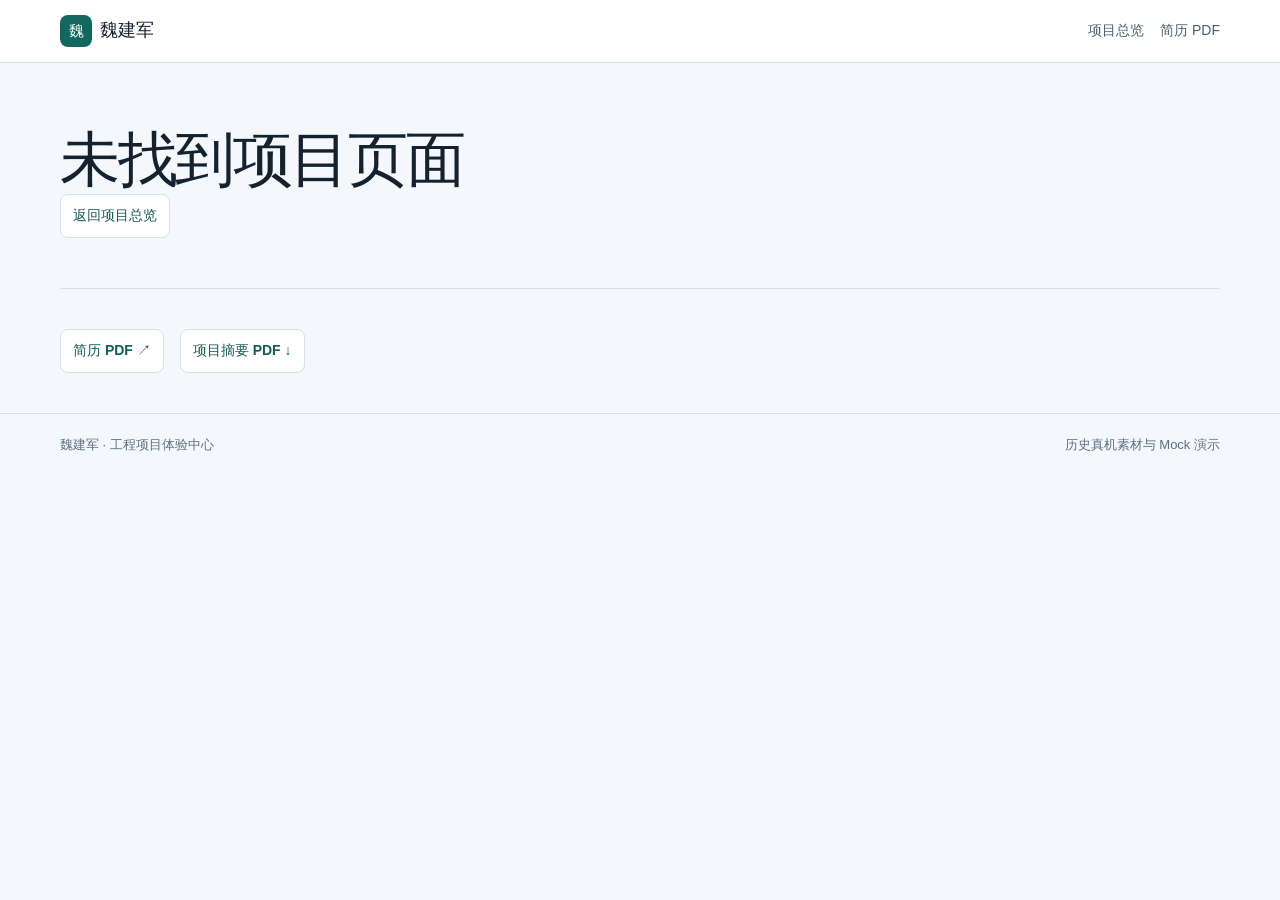
==== index.html @ 21b7cebb "发布工程项目体验中心静态文件" ====
<!doctype html>
<html lang="zh-CN">
  <head>
    <meta charset="UTF-8" />
    <meta name="viewport" content="width=device-width, initial-scale=1.0, viewport-fit=cover" />
    <meta name="robots" content="noindex, nofollow" />
    <meta name="theme-color" content="#f4f7fb" />
    <link rel="icon" type="image/svg+xml" href="/favicon.svg" />
    <meta name="description" content="魏建军的工程项目体验中心，展示逍遥邮快递业务、游戏行为分析与 SDK 异常监控、LiveShop 海外社交电商后台。" />
    <title>魏建军 · 工程项目体验中心</title>
    <script type="module" crossorigin src="/assets/index-Che0CKRr.js"></script>
    <link rel="stylesheet" crossorigin href="/assets/index-DYwqqehY.css">
  </head>
  <body>
    <div id="app"></div>
    <noscript>请启用 JavaScript 查看项目证据。<a href="/resume/wei-jianjun-resume.pdf">查看简历</a></noscript>
  </body>
</html>
---- assets/index-DYwqqehY.css ----
.case-kicker{display:flex;align-items:center;justify-content:space-between;gap:25px}.case-kicker>span{font-size:var(--secondary);color:var(--muted)}.nova-section{background:linear-gradient(150deg,#e7f3f2 0,#f8fafc 55%,#eef4f8);position:relative}.nova-title-row{display:flex;align-items:center;justify-content:space-between;margin-top:30px}.nova-brand{font-size:clamp(52px,5.9vw,82px);font-weight:600;letter-spacing:-5px;line-height:1.04}.nova-brand>span{display:block;font-size:18px;color:var(--muted);letter-spacing:1px;font-weight:400;line-height:1.5;margin-top:12px}.nova-star{font-size:115px;color:var(--accent);font-weight:200;line-height:1;margin-right:20px}.nova-intro{display:grid;grid-template-columns:1fr 1fr;gap:100px;margin-top:50px;align-items:center}.nova-intro h2{font-size:clamp(31px,2.9vw,40px);line-height:1.45;font-weight:550;letter-spacing:-1px}.nova-intro>div>p:first-child{color:var(--muted);font-size:18px;line-height:1.75}.case-actions{display:flex;gap:24px;align-items:center;flex-wrap:wrap;margin-top:24px}.case-actions .button>span{padding-left:10px;border-left:1px solid #22594d5e;font-size:14px}.evidence-boundary{font-size:15px;color:var(--subtle);margin-top:20px;line-height:1.7}.nova-evidence{margin-top:50px;border:1px solid #9eb4bf;background:#172735;box-shadow:0 24px 90px #0004}.evidence-toolbar{padding:18px 26px;border-bottom:1px solid var(--line);display:flex;align-items:center;justify-content:space-between}.evidence-mark{display:flex;align-items:center;gap:12px;font-size:15px}.nova-evidence{color:#f0f5f7}.evidence-tabs{display:flex;gap:30px;padding:0 26px;border-bottom:1px solid var(--line);overflow:auto}.evidence-tabs button{display:flex;align-items:center;gap:10px;white-space:nowrap;min-height:58px;background:none;font-size:15px;color:var(--muted);border-bottom:2px solid transparent;padding:12px 0}.evidence-tabs button{color:#c7d5dc}.evidence-tabs button>span{font-family:Consolas,monospace;color:var(--subtle);font-size:13px}.evidence-tabs button[aria-pressed=true]{border-color:var(--accent);color:var(--accent)}.evidence-image-scroll{overflow:auto;overscroll-behavior-x:contain;max-height:650px;background:#14181f;margin:22px 22px 0}.evidence-image-scroll img{width:100%;height:auto}.evidence-figure figcaption{padding:24px 28px 12px;display:flex;justify-content:space-between;align-items:start;gap:36px}.evidence-figure figcaption strong{font-size:21px;font-weight:500}.evidence-figure figcaption p{font-size:15px;color:var(--muted);margin-top:7px;max-width:770px;line-height:1.7}.evidence-figure figcaption p,.image-note{color:#c7d5dc}.zoom-button{background:transparent;white-space:nowrap;flex-shrink:0}.image-note{font-size:15px;color:var(--subtle);padding:4px 28px 22px}.mobile-note{display:none}.nova-reasoning{display:grid;grid-template-columns:1fr 1fr;gap:85px;margin-top:58px}.nova-reasoning h4,.engineering-case h4{font-size:17px;font-weight:600;margin-bottom:15px;color:var(--text)}.nova-reasoning p{font-size:18px;color:var(--muted)}.old-flow{margin-top:20px;font-size:15px;color:var(--subtle);display:flex;align-items:center;gap:25px}.old-flow>span{color:#c6a394;font-size:22px}.guardian-flow{display:grid;grid-template-columns:repeat(6,1fr);margin-top:32px;border-block:1px solid #c7d6de}.guardian-flow li{position:relative;display:flex;flex-direction:column;align-items:start;padding:23px 24px;gap:8px;border-right:1px solid #c7d6de}.guardian-flow li:first-child{border-left:1px solid #c7d6de}.guardian-flow li:not(:last-child):after{content:"→";position:absolute;right:-10px;top:48%;background:#e7f3f2;color:var(--accent);line-height:1;font-size:18px;z-index:1}.flow-index{font-family:Consolas,monospace;font-size:13px;color:var(--accent)}.guardian-flow strong{font-weight:500;font-size:18px}.guardian-flow .decorative{font-size:10px;letter-spacing:1px}.nova-bottom{display:flex;gap:25px;justify-content:space-between;align-items:center;margin-top:22px}.nova-bottom>p{font-size:15px;color:var(--muted)}.nova-bottom>a{white-space:nowrap}.demo-strip{width:100%;margin-top:40px;padding:18px;display:grid;grid-template-columns:240px 1fr 60px;align-items:center;gap:30px;text-align:left;background:#fff;border:1px solid #354455;transition:border-color .2s}.demo-strip:hover{border-color:var(--accent)}.demo-strip>img{width:240px;aspect-ratio:650/280;object-fit:cover;border:1px solid var(--line)}.demo-copy{display:flex;flex-direction:column;gap:7px}.demo-copy strong{font-size:25px;font-weight:500}.demo-copy>span:last-child{font-size:15px;color:var(--muted)}.demo-play{height:54px;width:54px;border:1px solid #647682;border-radius:50%;display:flex;align-items:center;justify-content:center;color:var(--accent)}.featured-projects{display:grid;gap:clamp(20px,4vw,48px);padding-bottom:clamp(48px,7vw,96px)}.featured-case{padding:clamp(20px,5vw,60px);border:1px solid var(--line);border-radius:16px;background:var(--surface)}.featured-header h3{margin-block:10px 12px;font-size:clamp(24px,4vw,44px);letter-spacing:-.025em;text-wrap:balance}.featured-case p:not(.eyebrow),.featured-case li{color:var(--muted)}.featured-case .stack{margin-top:16px}.featured-detail{display:grid;grid-template-columns:minmax(0,2fr) minmax(0,3fr);gap:clamp(24px,5vw,64px);margin-top:26px;padding-top:26px;border-top:1px solid var(--line);font-size:clamp(15px,1.5vw,17px)}.featured-detail h4{margin-bottom:10px;font-size:18px}.featured-detail h4:not(:first-child){margin-top:22px}.featured-flow{display:grid;gap:5px;padding-left:22px;list-style:decimal}.featured-flow li::marker{color:var(--accent)}.featured-verification{margin-top:18px;padding:12px 16px;border-left:2px solid var(--accent);background:var(--surface-2)}.featured-media{max-width:820px;margin-top:26px}.featured-media img{width:100%;border:1px solid var(--line);border-radius:8px}.featured-media>a{display:block}.featured-media .text-link{margin-top:6px}.featured-media figcaption{font-size:var(--secondary);color:var(--muted)}.featured-return{margin-top:26px}@media(max-width:700px){.featured-detail{grid-template-columns:1fr}}.offerflow-visual figcaption{font-size:15px;color:var(--muted);margin-bottom:24px}.stack{display:flex;flex-wrap:wrap;gap:8px 18px;margin-top:25px}.stack>li{font-size:14px;line-height:1.6;color:var(--subtle)}.engineering-case .built-list,.offerflow-detail p{font-size:18px;color:var(--muted);line-height:1.75}.built-list>li{padding-left:18px;position:relative;margin-top:9px}.built-list>li:before{position:absolute;left:0;top:.78em;width:4px;height:4px;background:var(--accent);content:""}.case-outcome{border-left:2px solid var(--accent);padding-left:22px}.engineering-case .case-outcome p{color:var(--text)}.offerflow-case{padding-bottom:0;margin-top:20px}.offerflow-head{display:flex;align-items:end;justify-content:space-between;gap:30px}.offerflow-head h2{font-size:58px;font-weight:550;letter-spacing:-2px;margin-top:16px;line-height:1.25}.offerflow-head h2>span{font-size:18px;letter-spacing:0;display:block;font-weight:400;margin-top:7px;color:var(--muted)}.offerflow-head>p{font-size:15px;text-align:right;line-height:1.8}.offerflow-thesis{font-size:clamp(28px,3vw,42px);line-height:1.5;font-weight:500;margin-top:39px;letter-spacing:-.5px}.offerflow-visual{margin-top:32px;padding:28px;background:linear-gradient(120deg,#e8f4f2,#f2f6f9)}.offerflow-visual ol{display:grid;grid-template-columns:repeat(4,1fr)}.offerflow-visual li{padding:9px 27px;border-left:1px solid #4a6470;position:relative}.offerflow-visual li:first-child{padding-left:0;border:0}.offerflow-visual li:not(:last-child):after{content:"→";position:absolute;right:-10px;top:15px;background:#fff;line-height:1;color:var(--accent);z-index:1}.offerflow-visual strong{display:block;font-weight:500;font-size:20px;margin-bottom:9px}.offerflow-visual li>span{font-size:15px;color:var(--muted);line-height:1.65;display:block}.offerflow-detail{display:grid;grid-template-columns:1fr 1fr;gap:100px;margin-top:37px}.offerflow-detail h4:not(:first-child){margin-top:25px}.offerflow-detail .case-outcome{margin-top:25px}.offerflow-detail .text-link{margin-top:16px}.evolution-section{background:#e9f2f5;position:relative}.evolution-timeline{margin-top:60px}.evolution-timeline>li{display:grid;grid-template-columns:235px 1fr;gap:52px}.evolution-time{position:relative;font-size:15px;color:var(--muted);padding:22px 10px 60px 30px;border-left:1px solid var(--line);line-height:1.6}.timeline-dot{position:absolute;top:29px;left:-5px;width:9px;height:9px;border-radius:50%;background:var(--accent);outline:7px solid #101a23}.evolution-stage{padding-bottom:44px}.evolution-word{font-size:clamp(28px,3.3vw,44px);letter-spacing:-2px;color:var(--accent);font-weight:650;line-height:1.2}.evolution-stage h3{font-size:23px;font-weight:500;margin-top:16px}.evolution-stage>p:not(:first-child){color:var(--muted);font-size:18px;max-width:740px;margin-top:13px}.evolution-evidence{display:inline-flex;gap:14px;align-items:center;font-size:15px;min-height:48px;margin-top:8px;color:var(--accent)}.evolution-evidence:hover{color:var(--accent)}.evolution-time span:last-child{white-space:nowrap}.fullstack-bridge{margin:8px 0 0 287px;color:var(--muted);padding:20px 0;border-top:1px solid var(--line);font-size:15px}.ownership-statement{margin-top:67px;padding-top:50px;border-top:1px solid var(--line)}.ownership-statement h3{font-size:clamp(28px,3.1vw,40px);font-weight:500;line-height:1.5;margin-top:20px;letter-spacing:-1px}.ownership-statement h3>span{color:var(--accent)}.ownership-statement ol{display:flex;flex-wrap:wrap;gap:14px 30px;margin-top:30px}.ownership-statement li{display:flex;align-items:center;gap:9px;font-size:17px}.ownership-statement li:not(:last-child):after{content:"→";color:var(--muted);margin-left:10px}.ownership-statement li:last-child{color:var(--accent)}.ownership-statement .decorative{letter-spacing:0;color:var(--muted)}.experience-list>li{display:grid;grid-template-columns:260px 1fr;gap:55px;padding:32px 0;border-top:1px solid var(--line)}.experience-date{font-size:17px;color:var(--text)}.experience-date span{display:block;color:var(--subtle);font-size:15px;margin-top:9px}.experience-list h3{font-size:22px;font-weight:500;line-height:1.5}.experience-focus{font-size:15px;color:var(--accent);margin-top:9px}.experience-list li>div>p:last-child{font-size:17px;line-height:1.75;margin-top:12px;color:var(--muted);max-width:800px}.education-row{display:grid;grid-template-columns:260px 1fr;gap:55px;border-top:1px solid var(--line);padding-top:30px;margin-top:8px}.education-row>h3{font-size:17px;font-weight:400;color:var(--muted)}.education-row li{display:flex;gap:12px 25px;flex-wrap:wrap;font-size:15px;line-height:1.75;color:var(--muted)}.education-row li+li{margin-top:15px}.education-row strong{font-weight:500;color:var(--text)}.writing-section{background:#f2f6f9}.writing-title-tail{display:inline-block}.writing-layout{display:grid;grid-template-columns:.95fr 1.15fr;gap:75px}.writing-feature{display:block;padding:30px 34px;border:1px solid #c7d6de;background:linear-gradient(130deg,#e8f4f2,#f2f6f9);transition:border-color .2s}.writing-feature:hover{border-color:var(--accent)}.writing-type{font-size:15px;color:var(--muted)}.writing-symbol{display:block;font-size:62px;font-family:Consolas,monospace;color:var(--accent);font-weight:300;line-height:1.2;margin:22px 0}.writing-feature h3{font-size:28px;line-height:1.45;font-weight:500;max-width:370px}.writing-feature>p:not(:first-child){font-size:17px;color:var(--muted);margin-top:16px;line-height:1.75}.writing-feature .text-link{margin-top:25px}.opensource-list>a{display:flex;justify-content:space-between;gap:25px;padding:26px 0;border-top:1px solid var(--line)}.opensource-list>a:first-child{padding-top:20px}.opensource-list>a:last-child{border-bottom:1px solid var(--line)}.opensource-list svg{margin-top:30px;color:var(--accent);transition:transform .2s}.opensource-list>a:hover svg{transform:translate(3px,-3px)}.opensource-list h3{font-size:23px;font-weight:500;margin-top:7px;line-height:1.4;overflow-wrap:anywhere}.opensource-list p{font-size:17px;color:var(--muted);margin-top:10px;line-height:1.7}.contact-section{background:radial-gradient(ellipse at 70% 100%,#d9efec,transparent 55%)}.contact-grid{display:grid;grid-template-columns:1.5fr 1fr;gap:100px;margin-top:28px;align-items:start}.contact-grid h2{font-size:clamp(36px,3.6vw,52px);font-weight:550;line-height:1.4;letter-spacing:-1.5px}.contact-grid>div>p{font-size:17px;color:var(--muted);margin-top:23px;line-height:1.75}.contact-email{display:inline-flex;align-items:center;gap:25px;font-size:clamp(22px,2.6vw,36px);margin-top:25px;line-height:1.6;border-bottom:1px solid #658f95;font-weight:500;overflow-wrap:anywhere}.contact-email svg{color:var(--accent)}.email-actions{display:flex;gap:25px;margin-top:12px}.email-actions button{background:transparent}.contact-grid .copy-status{min-height:25px;font-size:15px;margin-top:10px;color:var(--accent)}.resume-panel{border-left:1px solid #4f6774;padding:6px 0 0 40px;position:relative}.resume-index{position:absolute;right:0;top:0;font-size:45px;font-weight:300;color:var(--accent);line-height:1}.resume-panel h3{font-size:28px;font-weight:500;margin-top:30px}.resume-panel>p:not(.eyebrow){font-size:17px;color:var(--muted);line-height:1.75;margin-top:18px}.resume-panel>.button{margin-top:28px;display:flex;width:max-content;background:var(--accent);color:#0b1614;border-color:var(--accent)}.resume-panel>.text-link{margin-top:13px}.site-footer{border-top:1px solid var(--line);padding-block:25px;display:flex;align-items:center;justify-content:space-between;gap:25px;font-size:15px;color:var(--muted)}.site-footer>p{display:flex;gap:24px;flex-wrap:wrap}.site-footer>p>span{color:var(--subtle)}.site-footer>div{display:flex;gap:25px}.site-footer a{min-height:44px;display:flex;align-items:center;white-space:nowrap}.media-dialog{width:min(1400px,calc(100vw - 64px));max-width:none;max-height:calc(100dvh - 64px);padding:0;background:#fff;color:var(--text);border:1px solid #5c737d;overflow:auto}.media-dialog::backdrop{background:#16314480}.media-dialog-header{display:flex;align-items:start;justify-content:space-between;gap:20px;padding:20px 25px;position:sticky;top:0;background:#fff;z-index:1;border-bottom:1px solid var(--line)}.media-dialog-header h2{font-size:23px;line-height:1.5;font-weight:500}.media-dialog-header p{font-size:15px;color:var(--muted);margin-top:7px}.dialog-close{display:flex;align-items:center;justify-content:center;background:#dfeaf0;width:48px;min-width:48px;height:48px;font-size:30px;line-height:1}.image-zoom{overflow:auto;max-height:calc(100dvh - 225px)}.image-zoom img{width:1320px;max-width:none}.media-dialog video{width:100%;max-height:60dvh;background:#101820}.video-transcript,.media-dialog [role=alert]{font-size:17px;padding:20px 25px;color:var(--muted)}.media-dialog-content>.text-link{margin:0 25px 20px}@media(max-width:1100px){.nova-intro,.offerflow-detail{gap:50px}.nova-reasoning{gap:45px}.guardian-flow li{padding:20px 15px}.guardian-flow strong{font-size:17px}.contact-grid{gap:50px}.writing-layout{gap:45px}.evolution-timeline>li{grid-template-columns:205px 1fr;gap:35px}.fullstack-bridge{margin-left:240px}.evolution-word{font-size:40px}.experience-list>li,.education-row{grid-template-columns:220px 1fr;gap:40px}.offerflow-visual li{padding-inline:20px}.offerflow-visual strong{font-size:18px}}@media(max-width:1320px){.nova-star{font-size:85px}.nova-brand{font-size:74px}.nova-intro{gap:30px}.nova-intro h2{font-size:34px}.case-kicker{align-items:start}.case-kicker>span{max-width:275px;text-align:right}.nova-intro>div>p:first-child{font-size:17px}.nova-reasoning p{font-size:17px}.guardian-flow{grid-template-columns:repeat(3,1fr);border-bottom:0}.guardian-flow li{border-bottom:1px solid #3a4e5e}.guardian-flow li:nth-child(4){border-left:1px solid #3a4e5e}.guardian-flow li:nth-child(3):after{display:none}.demo-strip{grid-template-columns:160px 1fr 48px;gap:20px}.demo-copy strong{font-size:23px}.demo-strip>img{width:160px}.demo-play{width:48px;height:48px}.engineering-case .built-list,.offerflow-detail p{font-size:17px}.offerflow-visual ol{grid-template-columns:1fr 1fr;gap:30px}.offerflow-visual li:nth-child(3){border:0;padding-left:0}.offerflow-visual li:nth-child(2):after{display:none}.evolution-timeline>li{grid-template-columns:170px 1fr;gap:25px}.evolution-word{font-size:34px;letter-spacing:-1.5px}.evolution-time{padding-left:20px;font-size:15px}.fullstack-bridge{margin-left:195px}.evolution-stage>p:not(:first-child){font-size:17px}.experience-list>li,.education-row{grid-template-columns:175px 1fr;gap:25px}.experience-list h3{font-size:20px}.writing-layout{gap:30px;grid-template-columns:1fr 1fr}.writing-feature{padding:25px}.writing-feature h3{font-size:25px}.contact-grid{gap:35px;grid-template-columns:1.1fr 1fr}.resume-panel{padding-left:26px}.contact-grid h2{font-size:36px}.contact-email{font-size:25px;gap:12px}.site-footer{align-items:start}.site-footer>p{flex-direction:column;gap:5px}.site-footer>div{gap:18px}}@media(max-width:600px){.case-kicker{display:block}.case-kicker>span{font-size:14px;display:block;text-align:left;max-width:none;margin-top:12px}.nova-title-row{margin-top:28px;align-items:start}.nova-brand{font-size:52px;letter-spacing:-2.7px}.nova-brand>span{font-size:15px;letter-spacing:.4px;margin-top:9px}.nova-star{font-size:48px;margin:0}.nova-intro{display:block;margin-top:29px}.nova-intro h2{font-size:32px;line-height:1.4;letter-spacing:-.6px}.nova-intro>div{margin-top:22px}.nova-intro>div>p:first-child{font-size:16px;line-height:1.75}.case-actions{gap:15px;margin-top:20px}.case-actions .text-link{font-size:14px}.evidence-boundary{font-size:14px;margin-top:16px}.nova-evidence{margin-top:30px}.evidence-toolbar{padding:15px}.evidence-toolbar .decorative{display:none}.evidence-mark{font-size:14px}.evidence-tabs{gap:20px;padding-inline:15px;scrollbar-width:thin}.evidence-tabs button{font-size:14px;min-height:52px;gap:7px}.evidence-tabs button>span{font-size:13px}.evidence-image-scroll{margin:14px 0 0;max-height:350px;scrollbar-width:thin;scrollbar-color:#8aa3ae #eef3f7}.evidence-image-scroll img{width:1320px;min-width:1320px;max-width:none}.evidence-figure figcaption{display:block;padding:20px 16px 8px}.evidence-figure figcaption strong{font-size:18px;line-height:1.5;display:block}.evidence-figure figcaption p{font-size:14px;line-height:1.75;margin-top:9px}.zoom-button{margin-top:12px;font-size:14px}.image-note{font-size:14px;line-height:1.7;padding:8px 16px 20px}.mobile-note{display:block;margin-top:5px;color:#c3d7e0}.nova-reasoning{display:block;margin-top:33px}.nova-reasoning>div+div{margin-top:25px}.nova-reasoning h4,.engineering-case h4{font-size:16px;margin-bottom:12px}.nova-reasoning p{font-size:16px;line-height:1.75}.old-flow{font-size:14px;margin-top:12px;gap:13px}.guardian-flow{grid-template-columns:repeat(2,1fr);margin-top:26px}.guardian-flow li{padding:17px 19px;gap:6px}.guardian-flow strong{font-size:17px}.guardian-flow li:nth-child(odd){border-left:1px solid #3a4e5e}.guardian-flow li:nth-child(2n):after{display:none}.guardian-flow li:nth-child(3):after{display:block}.guardian-flow li:nth-child(4){border-left:0}.nova-bottom{display:block;margin-top:20px}.nova-bottom p{font-size:14px;line-height:1.75}.nova-bottom>a{margin-top:7px}.demo-strip{grid-template-columns:1fr 48px;gap:18px;padding:18px;margin-top:28px}.demo-strip>img{display:none}.demo-copy strong{font-size:22px}.demo-copy>span:last-child{font-size:14px;line-height:1.7}.demo-copy .eyebrow{font-size:10px}.engineering-case{padding-block:34px;scroll-margin-top:86px}.offerflow-visual figcaption{font-size:14px;margin-bottom:17px}.stack{gap:8px 15px;margin-top:19px}.stack>li{font-size:13px}.engineering-case .built-list,.offerflow-detail p{font-size:16px;line-height:1.75}.case-outcome{padding-left:17px}.offerflow-case{margin-top:0;padding-bottom:0}.offerflow-head{display:block}.offerflow-head h2{font-size:48px;letter-spacing:-2px}.offerflow-head h2>span{font-size:17px}.offerflow-head>p{font-size:14px;text-align:left;margin-top:16px}.offerflow-thesis{font-size:27px;line-height:1.5;margin-top:24px;letter-spacing:-.6px}.offerflow-visual{padding:23px;margin-top:26px}.offerflow-visual ol{display:block;padding-left:10px}.offerflow-visual li,.offerflow-visual li:first-child,.offerflow-visual li:nth-child(3){padding:0 0 23px 24px;border:0;border-left:1px solid #516976}.offerflow-visual li:last-child{padding-bottom:0}.offerflow-visual li:before{content:"";width:7px;height:7px;background:var(--accent);border-radius:50%;position:absolute;left:-4px;top:10px}.offerflow-visual li:not(:last-child):after{display:none}.offerflow-visual strong{font-size:18px;margin-bottom:5px;line-height:1.6}.offerflow-visual li>span{font-size:14px}.offerflow-detail{display:block;margin-top:26px}.offerflow-detail>div+div{margin-top:24px}.evolution-timeline{margin-top:33px}.evolution-timeline>li{display:block;padding-left:23px;border-left:1px solid #48606c;margin-left:4px}.evolution-time{padding:0 0 13px;border:0;font-size:14px}.timeline-dot{left:-28px;top:8px}.evolution-stage{padding-bottom:35px}.evolution-word{font-size:29px;letter-spacing:-1px;line-height:1.2}.evolution-stage h3{font-size:20px;margin-top:12px;line-height:1.5}.evolution-stage>p:not(:first-child){font-size:16px;margin-top:11px;line-height:1.75}.evolution-evidence{font-size:14px;line-height:1.7;gap:10px;margin-top:8px;padding-top:6px}.fullstack-bridge{margin:4px 0 0;padding:18px 0 0;font-size:14px;line-height:1.75}.ownership-statement{margin-top:36px;padding-top:30px}.ownership-statement h3{font-size:30px;line-height:1.5;letter-spacing:-.5px;margin-top:16px}.ownership-statement ol{display:grid;grid-template-columns:1fr 1fr;gap:0;margin-top:24px}.ownership-statement li{padding:13px 0;font-size:15px;border-top:1px solid #3a515e}.ownership-statement li:not(:last-child):after{display:none}.ownership-statement li:last-child{grid-column:1/-1;padding-top:19px;font-size:18px}.experience-section .section-heading>.button{margin-top:23px}.experience-list>li{display:block;padding-block:25px}.experience-date{font-size:15px;display:flex;flex-wrap:wrap;gap:8px 18px;margin-bottom:14px}.experience-date span{font-size:14px;margin:0}.experience-list h3{font-size:20px;line-height:1.5}.experience-focus{font-size:14px;line-height:1.75;margin-top:9px}.experience-list li>div>p:last-child{font-size:16px;line-height:1.75}.education-row{display:block;padding-top:23px}.education-row>h3{font-size:16px;margin-bottom:17px}.education-row li{font-size:14px;gap:3px;display:flex;flex-direction:column}.education-row li+li{margin-top:17px}.education-row strong{font-size:16px}.writing-section .section-heading .text-link{margin-top:17px}.writing-layout{display:block}.writing-feature{padding:25px}.writing-type{font-size:14px}.writing-symbol{font-size:50px;margin-block:18px}.writing-feature h3{font-size:25px}.writing-feature>p:not(:first-child){font-size:16px;line-height:1.75}.writing-feature .text-link{margin-top:20px}.opensource-list{margin-top:29px}.opensource-list h3{font-size:22px}.opensource-list p{font-size:16px;line-height:1.75}.opensource-list>a{padding:23px 0}.contact-grid{display:block;margin-top:20px}.contact-grid h2{font-size:31px;line-height:1.5;letter-spacing:-.6px}.contact-grid>div>p{font-size:16px;line-height:1.75;margin-top:20px}.desktop-break{display:none}.contact-email{font-size:25px;gap:12px;margin-top:23px;line-height:1.8}.contact-email svg{width:23px}.contact-grid .copy-status{font-size:14px;min-height:24px;margin-top:8px}.resume-panel{border-left:0;border-top:1px solid #4f6774;padding:28px 0 0;margin-top:25px}.resume-index{top:30px;font-size:36px}.resume-panel h3{font-size:25px;margin-top:23px}.resume-panel>p:not(.eyebrow){font-size:16px;margin-top:15px;line-height:1.75}.resume-panel>.button{margin-top:22px}.site-footer{display:block;padding-block:25px;font-size:14px}.site-footer>p{display:flex;flex-direction:row;gap:8px 20px}.site-footer>div{margin-top:15px;gap:25px}.media-dialog{width:calc(100vw - 24px);max-height:calc(100dvh - 40px)}.media-dialog-header{padding:15px;gap:10px}.media-dialog-header h2{font-size:18px;line-height:1.5}.media-dialog-header p{font-size:14px;line-height:1.5}.image-zoom{max-height:calc(100dvh - 190px)}.video-transcript,.media-dialog [role=alert]{font-size:16px;padding:18px;line-height:1.75}.media-dialog-content>.text-link{margin-inline:18px}.dialog-close{width:44px;height:44px;min-width:44px}}:root{font-family:Inter,Segoe UI,PingFang SC,Microsoft YaHei,sans-serif;color:#142230;background:#f4f7fb;font-synthesis:none;text-rendering:optimizeLegibility;-webkit-font-smoothing:antialiased;--bg: #f4f7fb;--surface: #ffffff;--surface-2: #eef3f7;--text: #142230;--muted: #4d6072;--subtle: #5f7180;--accent: #087f73;--line: #d8e1e8;--body: 18px;--secondary: 15px;--tag: 14px;color-scheme:light}*{box-sizing:border-box}html{scrollbar-gutter:stable;scroll-behavior:auto;scroll-padding-top:102px}body{margin:0;font-size:var(--body);line-height:1.65}a{color:inherit;text-decoration:none}button{font:inherit;color:inherit}a,button{touch-action:manipulation;-webkit-tap-highlight-color:transparent}button{cursor:pointer;border:0}svg{flex-shrink:0}a:focus-visible,button:focus-visible,summary:focus-visible,[tabindex]:focus-visible{outline:2px solid var(--accent);outline-offset:5px}::selection{background:#087f73;color:#fff}h1,h2,h3,h4,p{margin:0}h1,h2,h3,h4{line-height:1.2}ul,ol{margin:0;padding:0;list-style:none}figure{margin:0}img,video{display:block;max-width:100%}img{height:auto}.container{width:min(1240px,calc(100% - 96px));margin-inline:auto}.section{padding-block:110px;border-top:1px solid var(--line)}.accent{color:var(--accent)}.muted{color:var(--muted)}.eyebrow,.decorative{font-family:SFMono-Regular,Consolas,monospace;font-size:11px;line-height:1.5;letter-spacing:1.7px;text-transform:uppercase;color:var(--subtle)}.eyebrow{display:flex;align-items:center;gap:10px}.button{display:inline-flex;align-items:center;justify-content:center;gap:14px;min-height:52px;padding:12px 20px;font-size:15px;line-height:1.5;font-weight:600;border:1px solid var(--line);border-radius:4px;transition:transform .2s,background .2s,border-color .2s}.button:hover{transform:translateY(-2px)}.button-primary{background:var(--accent);color:#fff;border-color:var(--accent)}.button-primary:hover{background:#0a6f65;color:#fff}.button-secondary{background:transparent;color:var(--text);border-color:#8da0ae}.button-secondary:hover{border-color:var(--accent);color:var(--accent)}.text-link{display:inline-flex;align-items:center;gap:12px;min-height:48px;font-size:var(--secondary);border-bottom:1px solid #7f9ca5}.section-top h2,.section-heading h2{font-size:clamp(32px,3.3vw,46px);font-weight:600;letter-spacing:-1.6px;line-height:1.2;margin-top:23px}.section-top{margin-bottom:43px}.section-heading{display:flex;align-items:end;justify-content:space-between;gap:40px;margin-bottom:44px}.section-description{max-width:440px;font-size:var(--secondary);color:var(--muted);line-height:1.7}.skip-link{position:fixed;top:10px;left:10px;z-index:100;transform:translateY(-160%);padding:15px;background:var(--accent);color:var(--bg)}.skip-link:focus{transform:translateY(0)}.site-header{position:sticky;top:0;z-index:30;background:#f4f7fbf5;border-bottom:1px solid #d8e1e8}.nav{height:84px;display:flex;align-items:center;gap:40px;justify-content:space-between}.brand{display:flex;gap:14px;align-items:center;font-size:16px;font-weight:600;white-space:nowrap}.brand-mark{font-size:30px;line-height:1;font-weight:800;letter-spacing:-3px;display:flex;align-items:start}.brand-mark>span{font-size:19px;letter-spacing:-1px;color:var(--accent);padding-top:2px;margin-left:3px}.desktop-nav{display:flex;align-items:center;gap:28px;margin-left:auto}.desktop-nav a,.nav-resume,.nav-contact{font-size:15px;display:inline-flex;align-items:center;gap:12px;min-height:48px}.desktop-nav a{color:var(--muted)}.desktop-nav a:hover{color:var(--text)}.nav-actions{display:flex;align-items:center;gap:25px}.nav-contact{color:var(--accent)}.menu-toggle,#mobile-nav{display:none}.hero{position:relative}.status-dot{width:6px;height:6px;border-radius:50%;background:var(--accent);box-shadow:0 0 16px #83e8da50}.hero-grid{display:grid;grid-template-columns:minmax(0,1.22fr) minmax(0,1fr);gap:70px;padding-block:78px 64px;align-items:center}.hero-type{position:relative}.hero-type:after{content:"";position:absolute;z-index:-1;inset:-20% 0;background:radial-gradient(ellipse at 40% 55%,#cfece8,transparent 65%);pointer-events:none}.hero h1{max-width:11em;margin-top:17px;font-size:clamp(38px,4.4vw,60px);line-height:1.24;font-weight:750;letter-spacing:-.035em;text-wrap:balance}.hero-profile{padding-top:9px}.hero-name{display:flex;align-items:baseline;gap:17px;font-size:32px;font-weight:600;line-height:1.4}.hero-name>span{font-size:15px;letter-spacing:1.4px;color:var(--subtle);font-weight:400}.hero-role{font-size:18px;line-height:1.5;margin-top:11px;color:var(--text)}.hero-intro{border-left:2px solid var(--accent);padding-left:20px}.hero-intro>p:first-child{font-size:21px;line-height:1.6;margin-bottom:11px}.hero-intro>p:last-child{font-size:18px;color:var(--muted);line-height:1.7}.hero-actions{display:flex;gap:12px;align-items:center;flex-wrap:wrap;margin-top:27px}.hero-github{display:inline-flex;align-items:center;gap:7px;min-height:48px;font-size:15px;padding:10px 0}.work-index{padding-block:48px;display:grid;grid-template-columns:1fr 1.3fr;gap:90px;border-top:1px solid var(--line)}.work-index .section-top{margin:0}.work-index h2{font-size:36px;line-height:1.4;letter-spacing:-1px}.work-links>a{display:grid;grid-template-columns:minmax(0,1fr) 24px;gap:20px;align-items:center;padding:23px 0;border-top:1px solid var(--line)}.work-links>a:last-child{border-bottom:1px solid var(--line)}.work-links strong{font-size:20px;font-weight:550;display:block;line-height:1.5}.work-links small{font-size:15px;color:var(--muted);display:block;line-height:1.6;margin-top:5px}.work-links>a>svg{color:var(--subtle);transition:transform .2s}.work-links>a:hover>svg{color:var(--accent);transform:translate(3px)}@media(max-width:1100px){.container{width:calc(100% - 64px)}.nav{gap:24px}.desktop-nav{gap:18px}.nav-actions{gap:17px}.hero-grid{gap:40px}.hero-name{font-size:28px}.hero-intro>p:first-child{font-size:19px}.hero-intro>p:last-child{font-size:17px}.hero-actions .button{padding-inline:15px}.hero-github{width:100%}.work-index{gap:50px}}@media(max-width:900px){.desktop-nav,.nav-actions{display:none}.menu-toggle{display:flex;align-items:center;justify-content:center;flex-direction:column;gap:7px;width:48px;height:48px;background:transparent}.menu-toggle>span{width:24px;height:1px;background:var(--text)}#mobile-nav{display:flex;position:absolute;inset:100% 0 auto;background:#fff;border-bottom:1px solid #425069;padding:20px 32px;flex-direction:column;box-shadow:0 24px 32px #0005}#mobile-nav>a{display:flex;justify-content:space-between;align-items:center;min-height:52px;padding:10px 0;font-size:16px}#mobile-nav .button{margin-top:14px;justify-content:center;padding:12px}.hero-grid{gap:30px;grid-template-columns:1fr 1fr}.hero-name{display:block}.hero-name span{display:block;font-size:15px;margin-top:6px}.hero-role{font-size:17px}.hero-intro>p:first-child{font-size:18px}.hero-actions{gap:10px}.hero-actions .button{font-size:14px;padding:12px}.work-index{gap:30px;grid-template-columns:.8fr 1fr}.work-index h2{font-size:32px}.work-links>a{gap:12px}.work-links strong{font-size:18px}}@media(max-width:600px){:root{--body: 16px;--secondary: 14px;--tag: 13px}.container{width:calc(100% - 40px)}html{scroll-padding-top:86px}.nav{height:68px}.brand{font-size:16px}.brand-mark{font-size:28px}.hero-grid{display:block;padding-block:30px}.hero h1{font-size:clamp(32px,8.5vw,42px)}.hero-profile{padding-top:21px}.hero-name{font-size:25px;display:flex;align-items:baseline;gap:14px}.hero-name>span{font-size:14px;display:inline;margin:0}.hero-role{font-size:16px;margin-top:8px;line-height:1.5}.hero-intro{padding-left:14px}.hero-intro>p:first-child{font-size:17px;margin-bottom:7px}.hero-intro>p:last-child{font-size:16px;line-height:1.65}.hero-actions{margin-top:20px;gap:10px}.hero-actions .button{min-height:48px;font-size:14px;padding:11px 16px}.hero-github{width:auto;font-size:14px;gap:5px;min-height:48px}.hero-github svg:first-child{display:none}.work-index{padding-block:24px 32px;display:block}.work-index .section-top{margin-bottom:18px}.work-index .section-top h2{font-size:30px;line-height:1.3;margin-top:0}.work-links>a{padding-block:13px;gap:12px;grid-template-columns:minmax(0,1fr) 24px}.work-links strong{font-size:18px}.work-links small{font-size:14px;line-height:1.6}.work-links>a>svg{width:23px}.section{padding-block:65px}.section-heading{display:block;margin-bottom:30px}.section-top h2,.section-heading h2{font-size:clamp(30px,8vw,40px);letter-spacing:-1px;line-height:1.25;margin-top:17px}.section-description{font-size:14px;margin-top:18px}.eyebrow{font-size:10px;letter-spacing:1.5px}.button{min-height:48px;font-size:14px;padding:12px 16px}.text-link{font-size:14px;min-height:48px}.section-top{margin-bottom:32px}}@media(prefers-reduced-motion:reduce){html{scroll-behavior:auto}*,*:before,*:after{transition:none!important;animation:none!important}}@media(min-width:601px)and (max-width:900px){.hero-grid{grid-template-columns:1fr;padding-top:45px;gap:34px}.hero-profile{display:block;max-width:650px}.hero-name{display:flex;align-items:baseline}.hero-name span{margin-top:0}.hero-actions .button{font-size:15px}.hero-github{width:auto}.hero-intro>p:last-child{font-size:18px}}html{scrollbar-gutter:auto;scroll-padding-top:12px}.work-wrap{width:min(1160px,calc(100% - 40px));margin-inline:auto}.work-nav{border-bottom:1px solid var(--line);background:var(--surface)}.work-nav-row,.work-nav nav,.work-brand,.work-downloads{display:flex;align-items:center;gap:16px}.work-nav-row{min-height:62px;justify-content:space-between}.work-brand{font-weight:760;gap:8px;white-space:nowrap}.work-brand span{display:grid;place-items:center;width:32px;height:32px;border-radius:8px;color:#fff;background:#12675e;font-size:15px}.work-nav nav{font-size:14px;color:var(--muted)}.work-nav nav a,.work-button{min-height:44px;display:inline-flex;align-items:center}.work-nav nav a:hover,.work-back:hover,.work-card h3 a:hover{color:var(--accent);text-decoration:underline}.work-hero{padding-block:clamp(27px,5vw,62px) clamp(24px,4vw,50px)}.work-hero.sub{padding-bottom:26px}.work-kicker{color:#12675e;font-size:13px;font-weight:750;letter-spacing:.07em;margin-bottom:10px}.work-back{color:#12675e;display:inline-flex;align-items:center;min-height:44px;margin-bottom:8px;font-size:14px}.work-wrap h1{font-size:clamp(32px,6vw,60px);line-height:1.15;letter-spacing:-.04em}.work-mark{color:var(--accent)}.work-lead{margin-top:10px;color:var(--muted);font-size:clamp(15px,2vw,19px)}.work-note{font-size:13px;color:var(--subtle);margin-top:8px}.work-case-index{display:grid;grid-template-columns:repeat(3,minmax(0,1fr));gap:8px;margin-top:18px}.work-case-index a{display:block;height:100%;padding:9px 12px;border:1px solid var(--line);border-radius:8px;background:var(--surface)}.work-case-index a:hover{border-color:var(--accent)}.work-case-index strong{display:block;color:#155d53;font-size:16px}.work-case-index span{display:block;color:var(--muted);font-size:14px}.work-section{border-top:1px solid var(--line);padding-block:clamp(22px,4vw,40px)}.work-section-head{display:flex;justify-content:space-between;align-items:flex-end;gap:12px;flex-wrap:wrap}.work-section h2{font-size:clamp(25px,4vw,38px);letter-spacing:-.03em}.work-explainer{margin-block:12px;color:var(--muted)}.work-flow{display:grid;grid-template-columns:repeat(4,minmax(0,1fr));gap:8px;margin-top:18px}.work-flow li{background:#e7f1ee;padding:9px 11px;border-radius:8px;color:#16483f;font-size:13px;font-weight:670}.work-flow li span{color:#17675c;margin-right:7px;font-variant-numeric:tabular-nums}.work-entry-grid,.work-gallery,.work-mini-access{display:grid;grid-template-columns:repeat(2,minmax(0,1fr));gap:16px}.work-entry-grid,.work-gallery{margin-top:16px}.work-entry-grid{grid-template-columns:minmax(0,1.6fr) minmax(0,1fr)}.work-card,.work-shot{border:1px solid var(--line);background:var(--surface);border-radius:12px;min-width:0}.work-card{padding:clamp(13px,2vw,22px)}.work-card h3{font-size:21px;margin-top:8px}.work-card p,.work-shot p{font-size:14px;color:var(--muted);margin-top:5px}.work-button{border:1px solid var(--line);background:var(--surface);border-radius:8px;padding:5px 12px;gap:6px;font-size:14px;font-weight:700;color:#155d53}.work-button:hover{border-color:var(--accent)}.work-button.primary{color:#fff;background:#12675e;border-color:#12675e}.work-card>.work-button{margin-top:13px}.work-actions{display:flex;flex-wrap:wrap;gap:8px;margin-top:12px}.work-badge{display:inline-block;border-radius:5px;background:#e2f0ed;color:#12574d;padding:3px 7px;font-weight:750;font-size:12px}.work-badge.pending{background:#f6ead7;color:#765019}.work-badge.on-media{position:absolute;right:8px;top:8px;box-shadow:0 1px 5px #14223025}.work-shot-zoom-label{position:absolute;right:8px;bottom:8px;border-radius:5px;background:#142230;color:#fff;padding:3px 7px;font-size:12px}.work-shot-media{width:100%;display:block;padding:0;position:relative;background:var(--surface-2);border-radius:11px 11px 0 0}.work-shot-media img{width:100%;aspect-ratio:16 / 10;object-fit:cover;border-radius:inherit}.work-shot-crop{display:none}.work-gallery-mini .work-shot-media img{height:min(460px,90vw);aspect-ratio:auto;object-fit:contain}.work-gallery-project{grid-template-columns:minmax(0,880px)}.work-gallery-project .work-shot-media img{aspect-ratio:1320 / 920;object-fit:contain}.work-shot figcaption{padding:11px 13px}.work-shot figcaption h3{font-size:16px;margin:0}.work-shot p.work-shot-focus-label{font-weight:700;color:#155d53}.work-placeholder{display:flex;flex-wrap:wrap;align-items:center;gap:8px;min-height:93px;padding:12px;background:var(--surface-2);color:var(--muted);border-radius:9px;font-size:14px}.work-card>.work-placeholder,.work-mini-access .work-placeholder{margin-top:11px}.work-wrap video{width:100%;max-height:520px;margin-top:12px;border-radius:9px;background:#142230}.work-mini-media{margin-top:12px}.work-mini-media .work-portrait-video{width:min(100%,248px);aspect-ratio:592 / 1280;max-height:none;margin-inline:auto}.work-chapters{display:grid;gap:8px;margin-top:12px}.work-chapters li{border:1px solid var(--line);border-radius:9px;padding:10px;background:var(--surface)}.work-chapters p{margin-top:5px;font-size:14px;color:var(--muted)}.work-qr{display:flex;align-items:center;gap:13px;margin-block:12px}.work-qr img{border:1px solid var(--line);padding:5px;background:#fff;width:min(156px,48%);height:auto}.work-qr figcaption{display:grid;gap:8px}.work-qr a{color:#12675e;text-decoration:underline}.work-section details{border:1px solid var(--line);border-radius:8px;background:var(--surface);padding:0 13px;margin-top:9px;font-size:15px}.work-section summary{min-height:44px;padding-block:9px;font-weight:700;cursor:pointer}.work-section details>p,.work-timeline{color:var(--muted);padding-bottom:10px}.work-timeline li+li{margin-top:10px;padding-top:10px;border-top:1px solid var(--line)}.work-footer{padding:20px 0;border-top:1px solid var(--line);font-size:13px;color:var(--subtle)}.work-footer .work-wrap{display:flex;flex-wrap:wrap;justify-content:space-between;gap:4px 16px}.work-mobile-bar{display:none}.work-zoom{width:min(95vw,1510px);max-height:90dvh;border:1px solid var(--line);border-radius:12px;padding:12px;color:var(--text)}.work-zoom::backdrop{background:#142230b8}.work-zoom-content header{display:flex;align-items:center;justify-content:space-between;gap:10px;padding-bottom:8px;font-size:14px}.work-zoom-scroll{max-height:72dvh;overflow:auto}.work-zoom-scroll img{max-width:none}.work-zoom.is-portrait{width:min(94vw,640px)}.work-zoom.is-portrait .work-zoom-scroll img{max-width:100%;margin-inline:auto}#recording,#screenshots,#admin-recording,#projects,#case-evidence{scroll-margin-top:14px}@media(max-width:760px){.work-wrap{width:calc(100% - 32px)}.work-entry-grid,.work-mini-access,.work-gallery,.work-case-index{grid-template-columns:minmax(0,1fr)}.work-shot-media.has-focus .work-shot-full{display:none}.work-shot-media.has-focus .work-shot-crop{display:block;width:100%;height:auto;border-radius:11px 11px 0 0}.work-shot-media.has-focus .work-shot-labels{display:flex;align-items:center;justify-content:space-between;flex-wrap:wrap;gap:5px;padding:5px 8px}.work-shot-media.has-focus .on-media,.work-shot-media.has-focus .work-shot-zoom-label{position:static;box-shadow:none}.work-flow{grid-template-columns:repeat(2,minmax(0,1fr))}.work-qr.desktop-qr{display:none}.work-footer{padding-bottom:calc(75px + env(safe-area-inset-bottom))}.work-mobile-bar{position:fixed;z-index:5;bottom:0;inset-inline:0;display:grid;grid-template-columns:repeat(3,minmax(0,1fr));padding:5px 7px calc(5px + env(safe-area-inset-bottom));gap:5px;border-top:1px solid var(--line);background:#fff}.work-mobile-bar a{display:grid;place-items:center;min-height:44px;border-radius:6px;background:#edf4f2;color:#11554d;font-weight:750;font-size:13px}.work-mobile-bar a:focus-visible{outline-offset:-2px}}
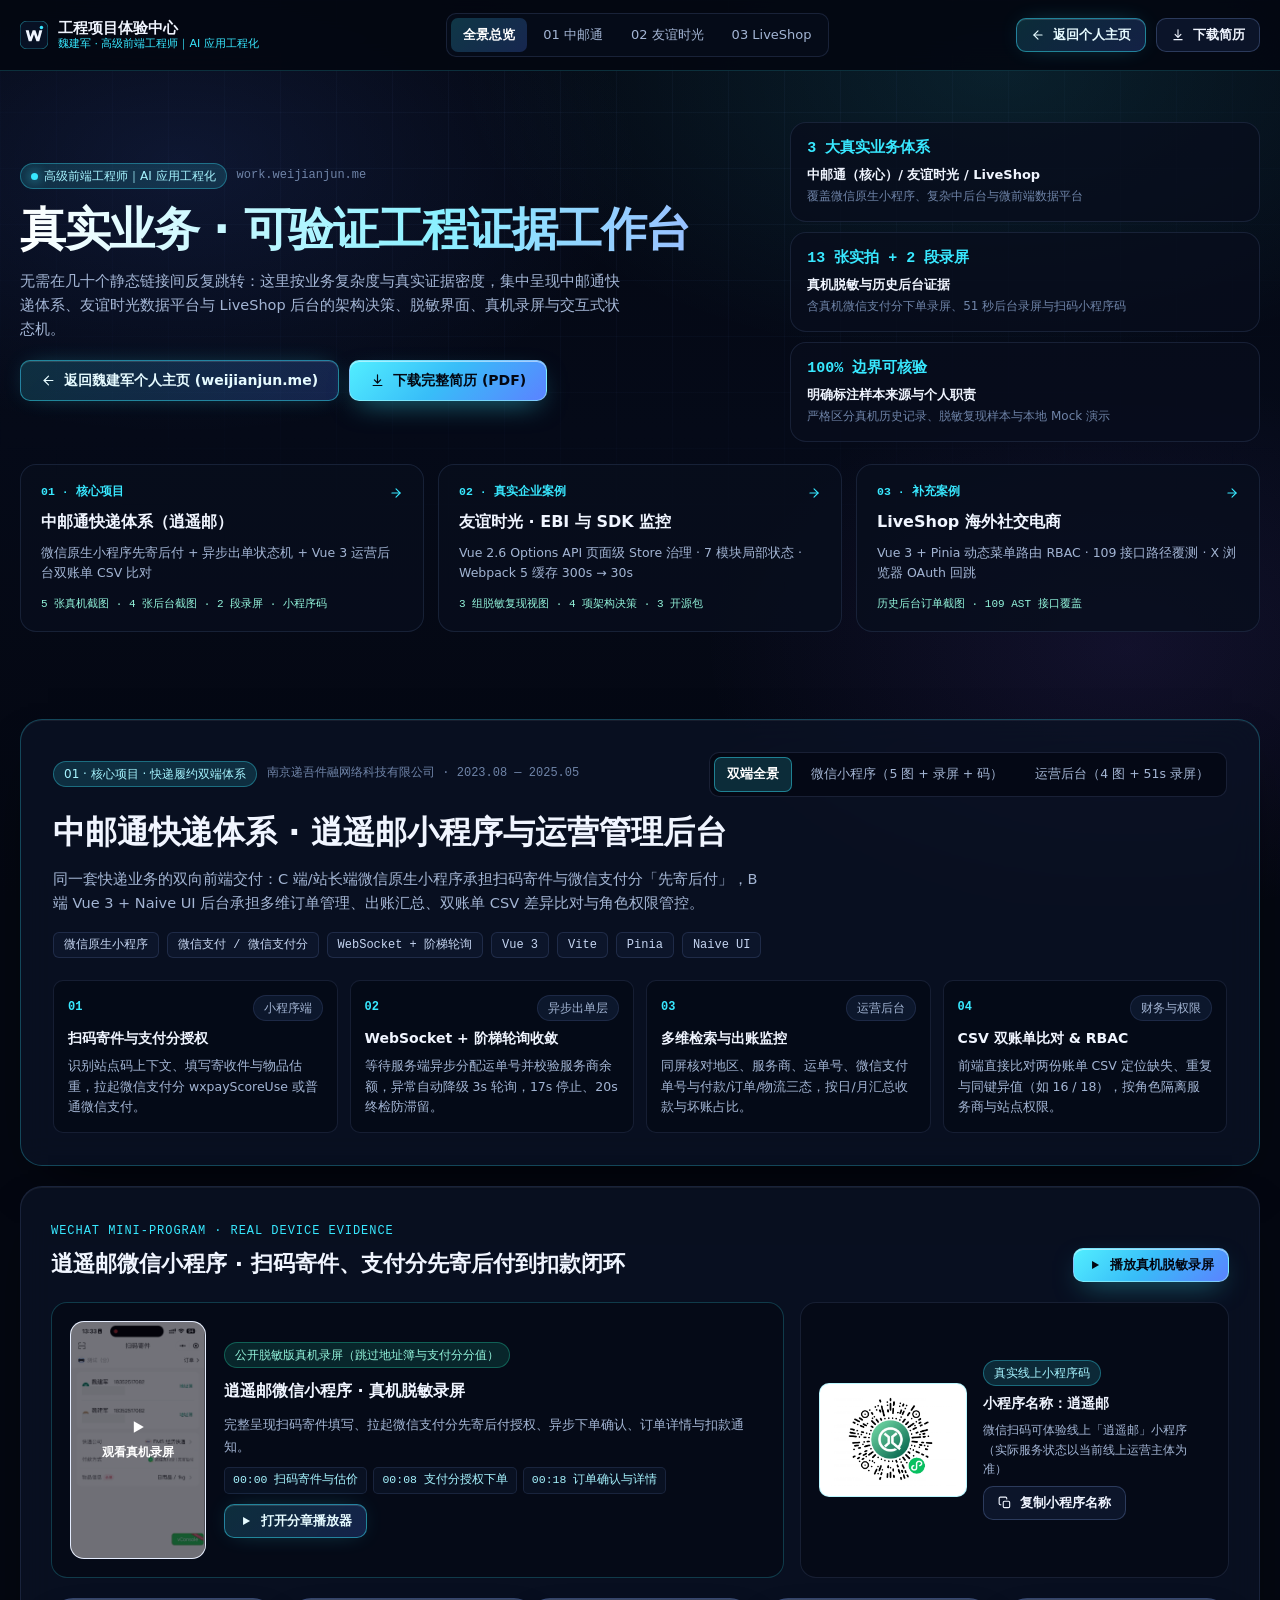
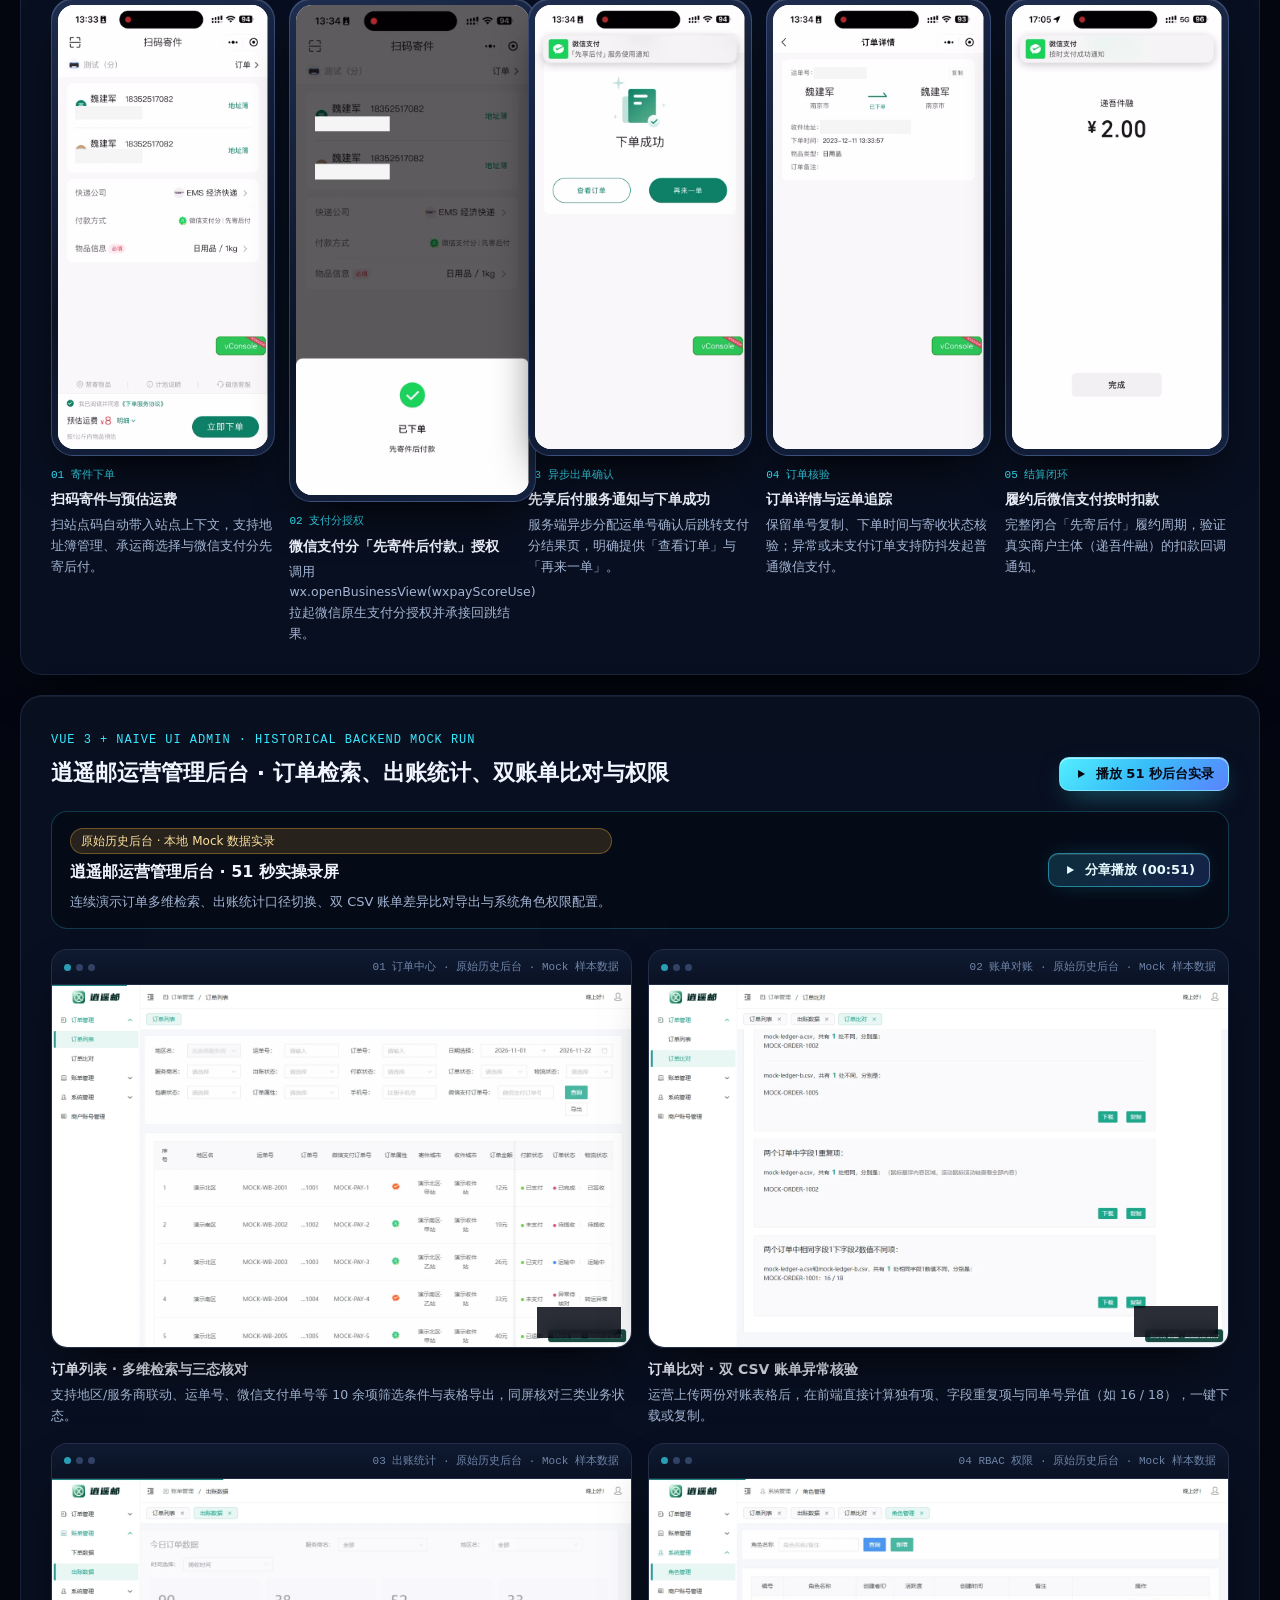
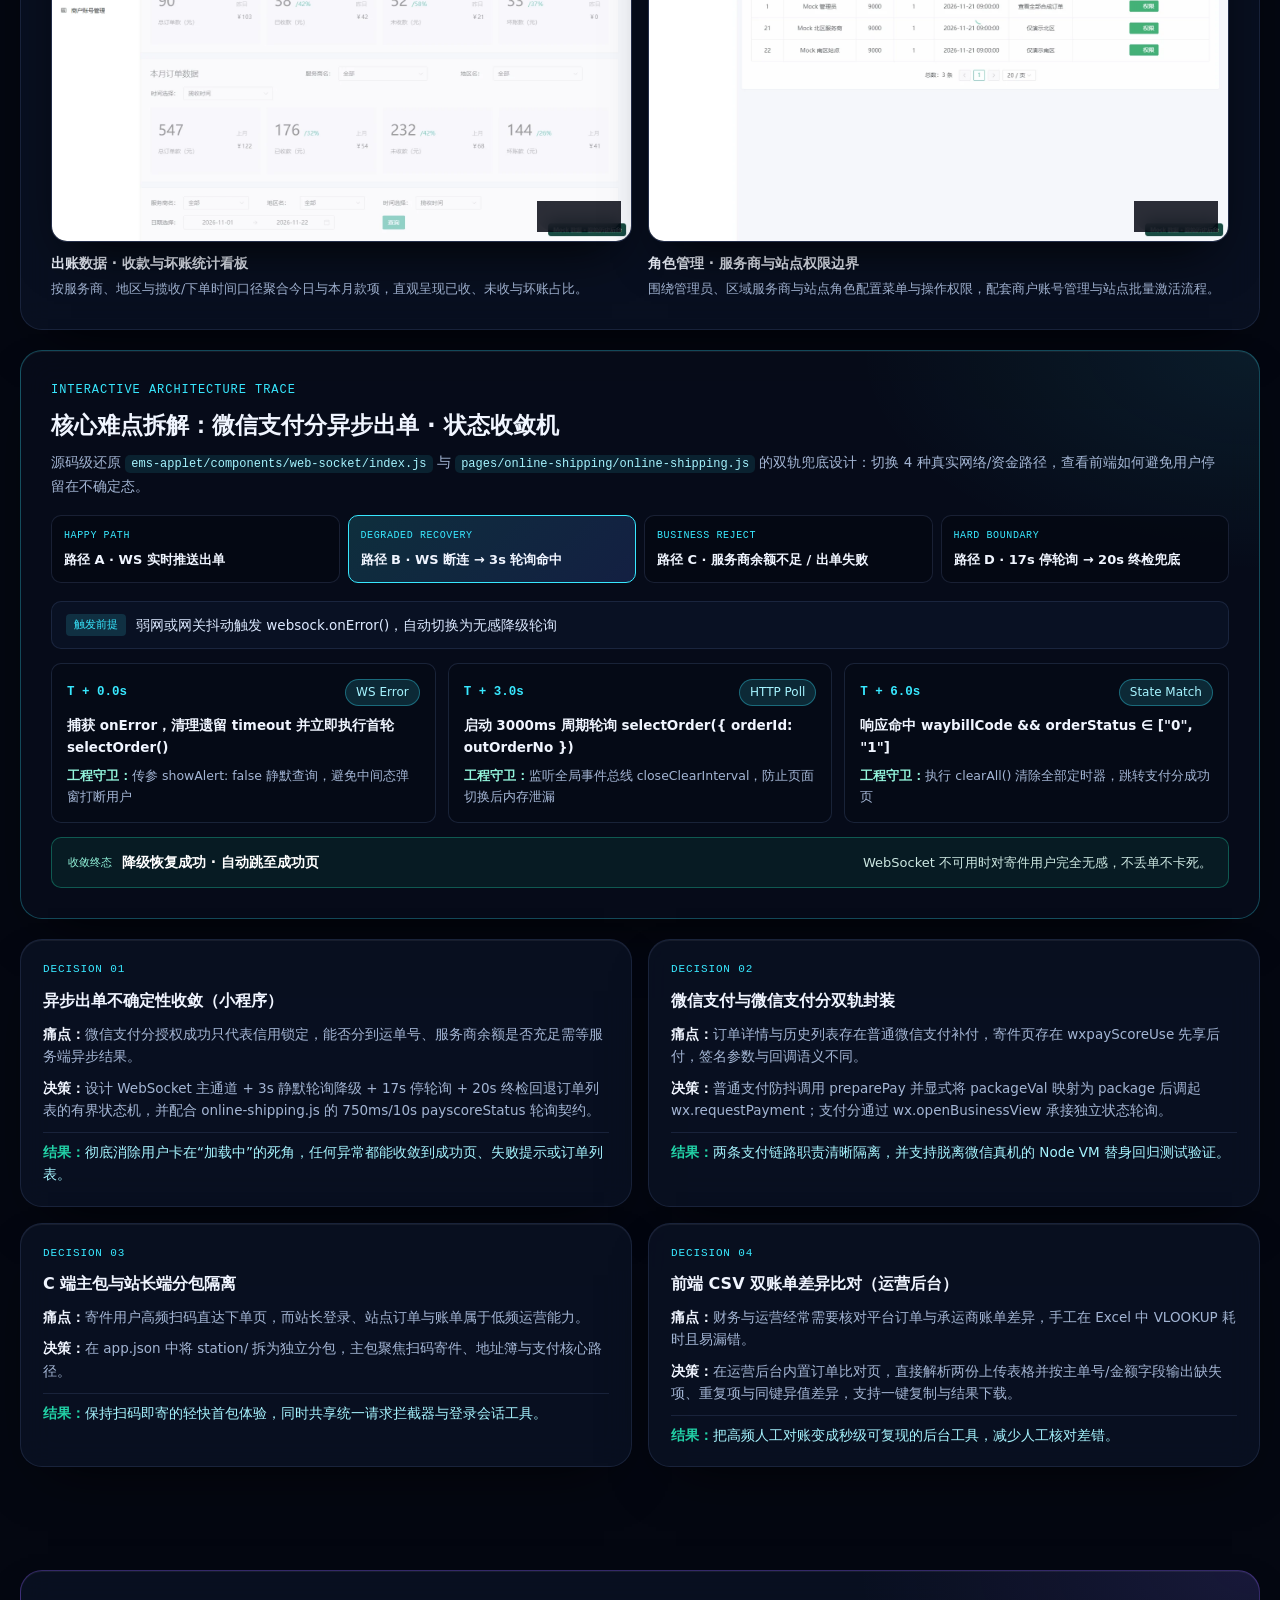
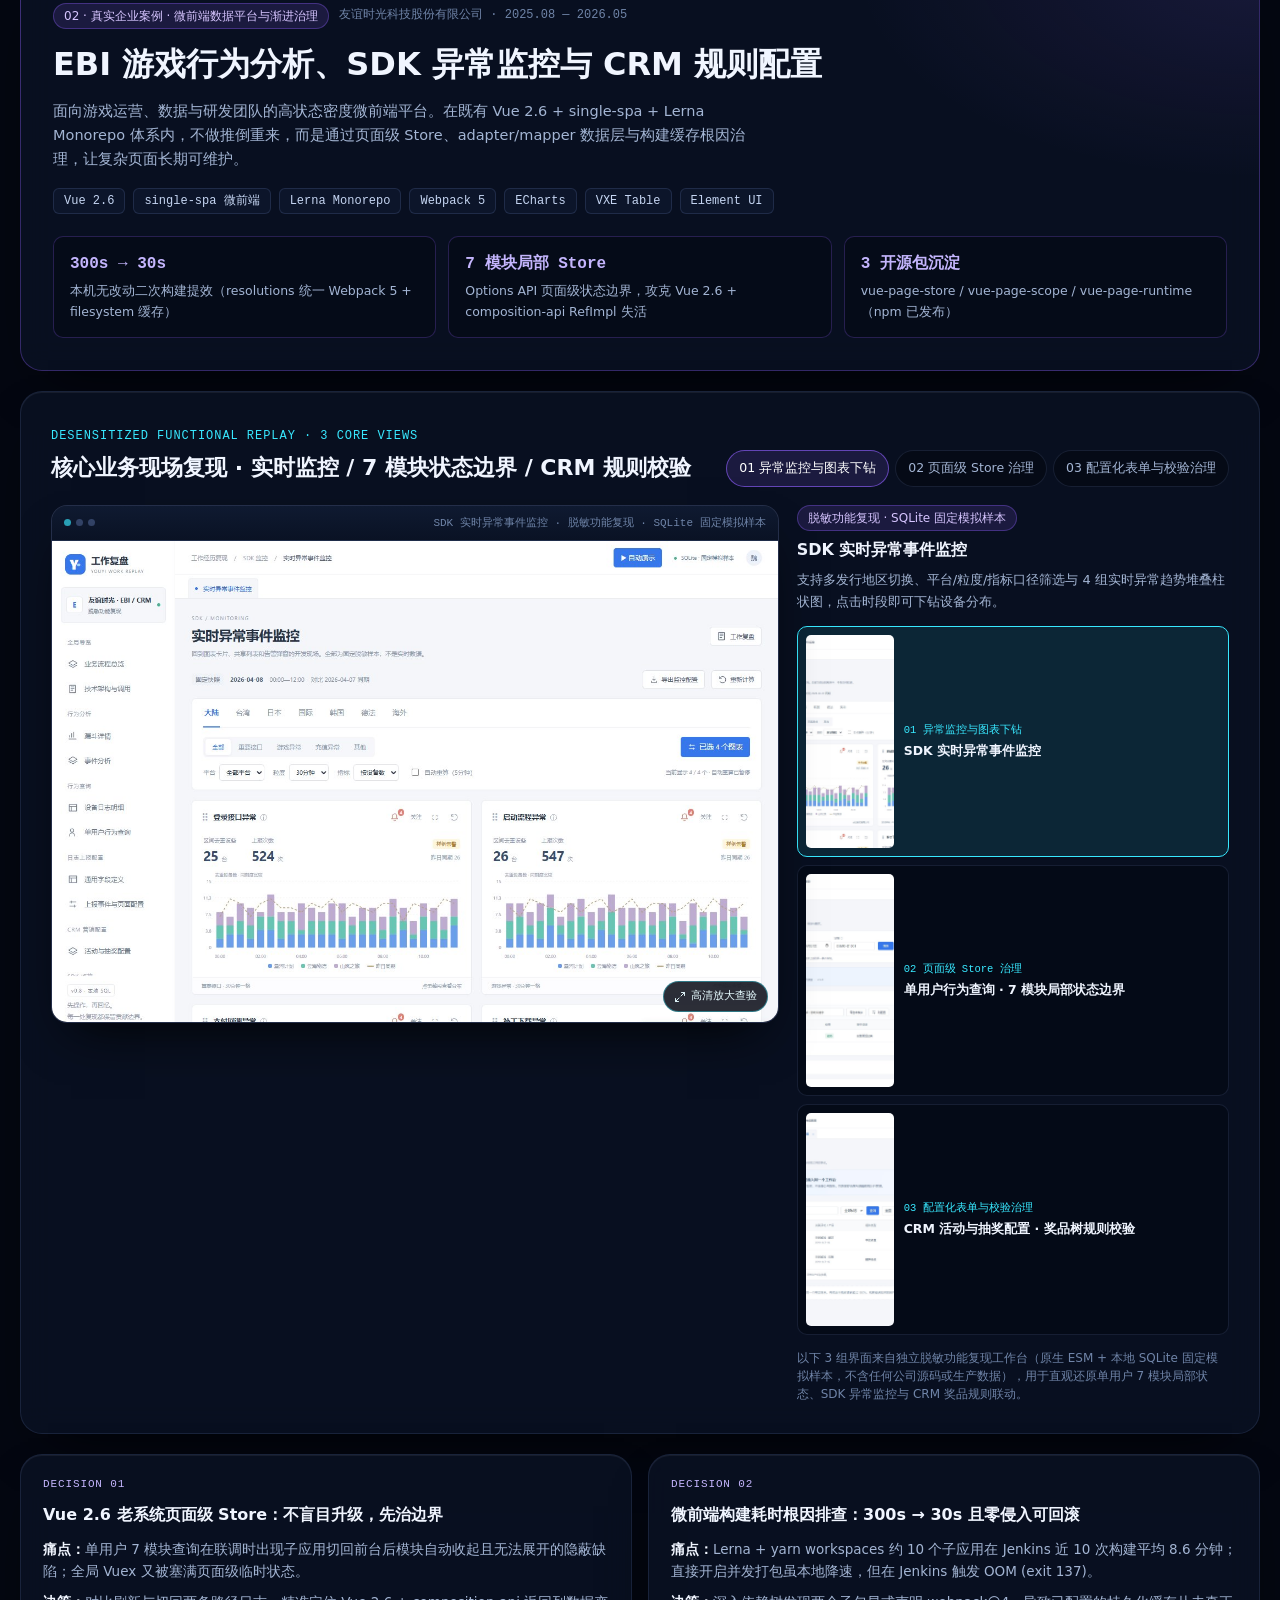
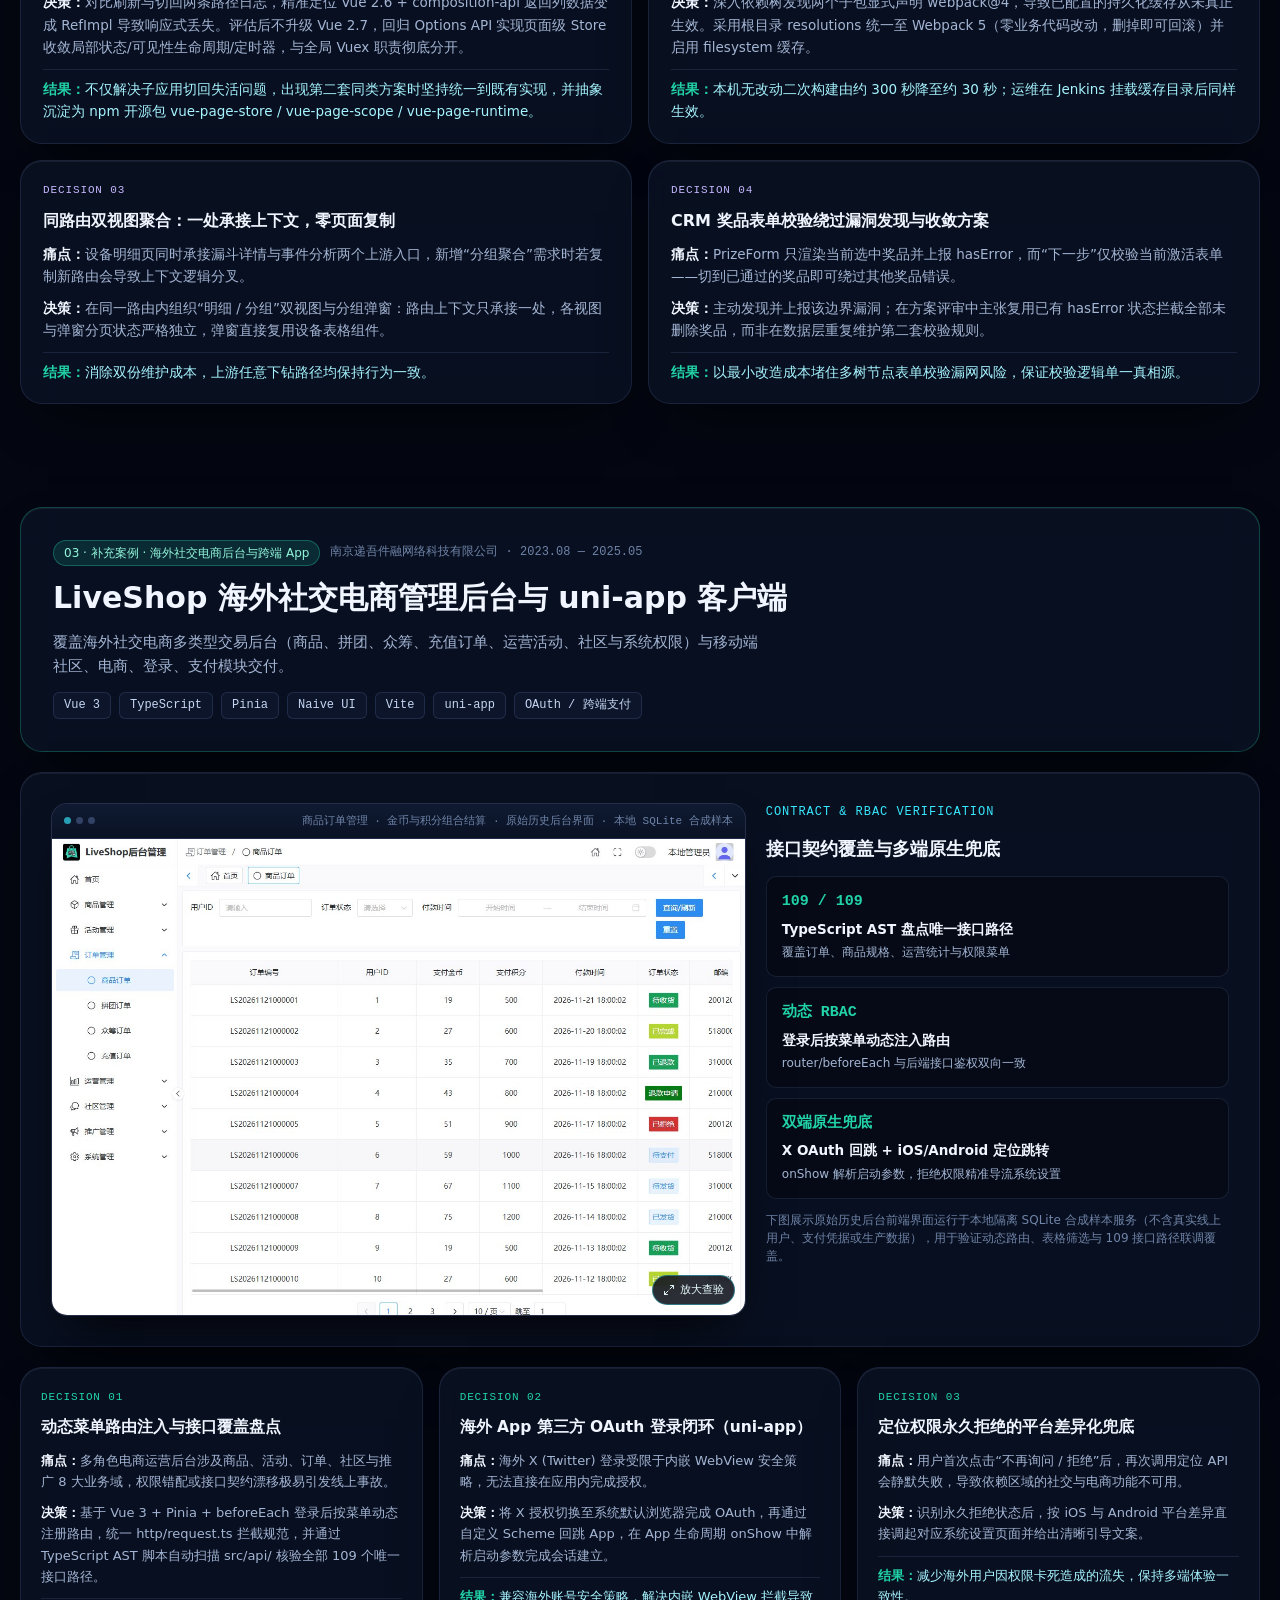
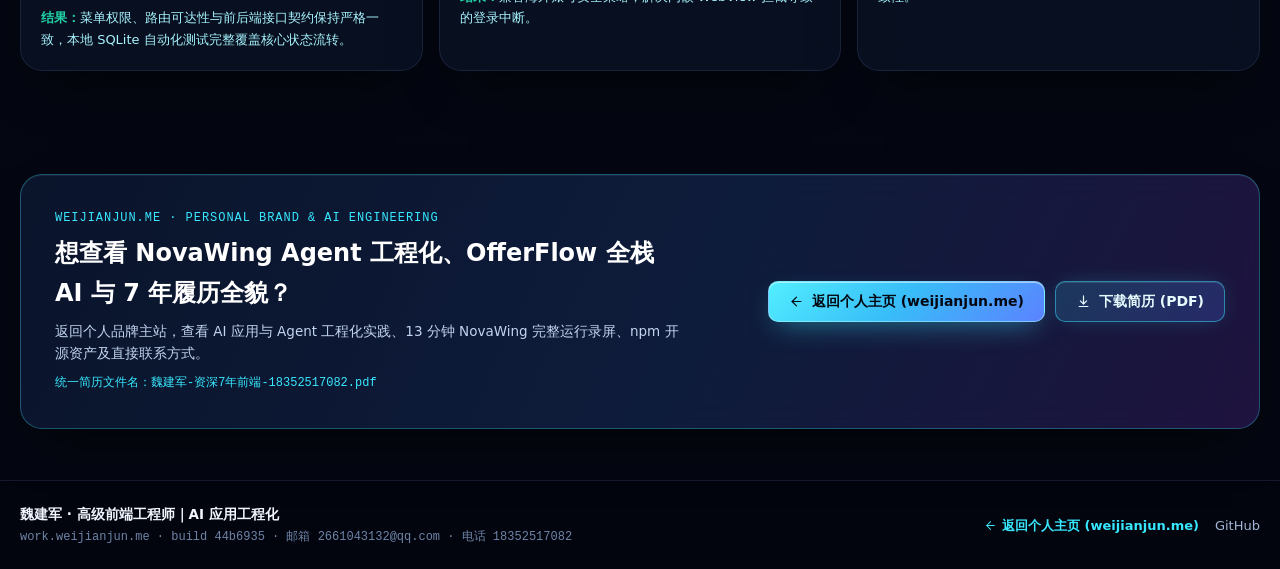
==== commit a8be535a: "feat(neon): publish AI-future engineering workbench to work.weijianjun.me" ====
--- a/index.html
+++ b/index.html
@@ -2,17 +2,27 @@
 <html lang="zh-CN">
   <head>
     <meta charset="UTF-8" />
-    <meta name="viewport" content="width=device-width, initial-scale=1.0, viewport-fit=cover" />
-    <meta name="robots" content="noindex, nofollow" />
-    <meta name="theme-color" content="#f4f7fb" />
+    <meta name="viewport" content="width=device-width, initial-scale=1.0" />
+    <meta name="theme-color" content="#040711" />
+    <meta
+      name="description"
+      content="魏建军 · 高级前端工程师｜AI 应用工程化。工程项目体验中心：中邮通快递体系双端证据、友谊时光 EBI 与 SDK 监控、LiveShop 海外社交电商真实技术决策与脱敏演示。"
+    />
+    <title>工程项目体验中心 · 魏建军｜高级前端工程师｜AI 应用工程化</title>
     <link rel="icon" type="image/svg+xml" href="/favicon.svg" />
-    <meta name="description" content="魏建军的工程项目体验中心，展示逍遥邮快递业务、游戏行为分析与 SDK 异常监控、LiveShop 海外社交电商后台。" />
-    <title>魏建军 · 工程项目体验中心</title>
-    <script type="module" crossorigin src="/assets/index-Che0CKRr.js"></script>
-    <link rel="stylesheet" crossorigin href="/assets/index-DYwqqehY.css">
+    <script type="module" crossorigin src="/assets/index-pYqCPDFl.js"></script>
+    <link rel="stylesheet" crossorigin href="/assets/index-CreyX2IH.css">
   </head>
   <body>
     <div id="app"></div>
-    <noscript>请启用 JavaScript 查看项目证据。<a href="/resume/wei-jianjun-resume.pdf">查看简历</a></noscript>
+    <noscript>
+      魏建军 · 高级前端工程师｜AI 应用工程化 · 工程项目体验中心。
+      <a href="https://weijianjun.me/">返回个人主页</a> ·
+      <a
+        href="/resume/%E9%AD%8F%E5%BB%BA%E5%86%9B-%E8%B5%84%E6%B7%B17%E5%B9%B4%E5%89%8D%E7%AB%AF-18352517082.pdf"
+        download="魏建军-资深7年前端-18352517082.pdf"
+        >下载完整简历</a
+      >。启用 JavaScript 可查看完整交互式工程证据。
+    </noscript>
   </body>
 </html>
--- a/assets/index-CreyX2IH.css
+++ b/assets/index-CreyX2IH.css
@@ -0,0 +1 @@
+:root{--bg-void: #040711;--bg-deep: #070d1b;--bg-surface: #0b1326;--bg-surface-elevated: #101b33;--bg-glass: rgba(11, 19, 38, .76);--bg-glass-strong: rgba(8, 14, 29, .9);--ink-primary: #f0f5ff;--ink-secondary: #a3b5d4;--ink-muted: #6f84a8;--ink-inverse: #040711;--cyan: #38e8ff;--cyan-soft: rgba(56, 232, 255, .14);--cyan-line: rgba(56, 232, 255, .42);--blue: #4f7cff;--blue-soft: rgba(79, 124, 255, .16);--violet: #8b5cf6;--violet-soft: rgba(139, 92, 246, .15);--emerald: #22d3a8;--emerald-soft: rgba(34, 211, 168, .14);--amber: #f5b942;--amber-soft: rgba(245, 185, 66, .14);--line-subtle: rgba(148, 179, 255, .12);--line-strong: rgba(148, 179, 255, .24);--specular: inset 0 1px 0 rgba(255, 255, 255, .06);--font-sans: "Inter", "PingFang SC", "Hiragino Sans GB", "Microsoft YaHei", "Noto Sans SC", system-ui, -apple-system, BlinkMacSystemFont, sans-serif;--font-mono: "JetBrains Mono", "Cascadia Mono", "SFMono-Regular", ui-monospace, Consolas, monospace;--radius-xs: 6px;--radius-sm: 10px;--radius-md: 16px;--radius-lg: 22px;--radius-pill: 999px;--container-max: 1240px;--nav-height: 70px;--ease-out: cubic-bezier(.22, 1, .36, 1)}*,*:before,*:after{box-sizing:border-box}html{scroll-behavior:smooth;color-scheme:dark;background-color:var(--bg-void);-webkit-text-size-adjust:100%}body{margin:0;min-height:100vh;font-family:var(--font-sans);font-size:15px;line-height:1.65;color:var(--ink-primary);background-color:var(--bg-void);overflow-x:clip;-webkit-font-smoothing:antialiased;-moz-osx-font-smoothing:grayscale}img,video,svg{display:block;max-width:100%}button,input,select,textarea{font:inherit;color:inherit}a{color:inherit;text-decoration:none}:focus-visible{outline:2px solid var(--cyan);outline-offset:3px;border-radius:var(--radius-xs)}.skip-link{position:fixed;top:-100px;left:16px;z-index:200;padding:10px 16px;border-radius:var(--radius-sm);background:var(--cyan);color:var(--ink-inverse);font-weight:600;transition:top .2s var(--ease-out)}.skip-link:focus{top:16px}.sr-only{position:absolute;width:1px;height:1px;padding:0;margin:-1px;overflow:hidden;clip:rect(0,0,0,0);white-space:nowrap;border:0}.space-shell{position:relative;min-height:100vh;isolation:isolate}.space-shell:before{content:"";position:fixed;inset:0;z-index:-2;pointer-events:none;background:radial-gradient(62% 48% at 78% 8%,rgba(56,232,255,.11),transparent 68%),radial-gradient(50% 42% at 14% 18%,rgba(79,124,255,.13),transparent 72%),radial-gradient(46% 42% at 88% 72%,rgba(139,92,246,.1),transparent 72%),linear-gradient(180deg,#040711,#050a18 48%,#040711)}.space-shell:after{content:"";position:fixed;inset:0;z-index:-1;pointer-events:none;background-image:linear-gradient(to right,rgba(130,170,255,.045) 1px,transparent 1px),linear-gradient(to bottom,rgba(130,170,255,.045) 1px,transparent 1px);background-size:56px 56px;mask-image:radial-gradient(ellipse 85% 65% at 50% 15%,#000 18%,transparent 82%);-webkit-mask-image:radial-gradient(ellipse 85% 65% at 50% 15%,#000 18%,transparent 82%)}.container{width:min(var(--container-max),calc(100% - 40px));margin-inline:auto}.section-block{position:relative;padding-block:clamp(56px,7vw,96px)}.section-block+.section-block:before{content:"";position:absolute;top:0;left:50%;transform:translate(-50%);width:min(var(--container-max),calc(100% - 40px));height:1px;background:linear-gradient(90deg,transparent,rgba(148,179,255,.18) 20%,rgba(56,232,255,.22) 50%,rgba(148,179,255,.18) 80%,transparent)}.eyebrow{display:inline-flex;align-items:center;gap:8px;font-family:var(--font-mono);font-size:12px;letter-spacing:.08em;text-transform:uppercase;color:var(--cyan)}.eyebrow-dot{width:7px;height:7px;border-radius:50%;background:var(--cyan);box-shadow:0 0 12px var(--cyan);flex-shrink:0}.section-header{display:grid;gap:12px;margin-bottom:clamp(28px,3.6vw,44px)}.section-header-split{display:flex;flex-wrap:wrap;align-items:flex-end;justify-content:space-between;gap:18px}.section-title{margin:0;font-size:clamp(26px,3.4vw,38px);line-height:1.18;letter-spacing:-.025em;font-weight:700;color:var(--ink-primary)}.section-lead{margin:0;max-width:66ch;font-size:15px;color:var(--ink-secondary)}.mono{font-family:var(--font-mono);font-variant-numeric:tabular-nums}.glass-panel{background:var(--bg-glass);border:1px solid var(--line-subtle);border-radius:var(--radius-lg);box-shadow:var(--specular),0 24px 56px -28px #000000d9;backdrop-filter:blur(16px);-webkit-backdrop-filter:blur(16px)}.glass-panel-interactive{transition:border-color .25s var(--ease-out),transform .25s var(--ease-out),box-shadow .25s var(--ease-out)}.glass-panel-interactive:hover{border-color:var(--cyan-line);box-shadow:var(--specular),0 26px 60px -24px #000000e6,0 0 0 1px #38e8ff1f}.badge{display:inline-flex;align-items:center;flex-wrap:wrap;gap:6px;max-width:100%;padding:4px 10px;border-radius:var(--radius-pill);font-size:12px;font-weight:500;line-height:1.35;border:1px solid var(--line-subtle);background:#101b33cc;color:var(--ink-secondary)}.badge-cyan{border-color:#38e8ff57;background:var(--cyan-soft);color:#a6f4ff}.badge-violet{border-color:#8b5cf65c;background:var(--violet-soft);color:#d6c5ff}.badge-emerald{border-color:#22d3a857;background:var(--emerald-soft);color:#93f5dc}.badge-amber{border-color:#f5b94257;background:var(--amber-soft);color:#fde19e}.tag-row{display:flex;flex-wrap:wrap;gap:8px}.tech-chip{display:inline-flex;align-items:center;padding:4px 10px;border-radius:var(--radius-xs);border:1px solid rgba(148,179,255,.14);background:#0f1930b8;color:#c5d5f2;font-family:var(--font-mono);font-size:12px;line-height:1.35}.btn{display:inline-flex;align-items:center;justify-content:center;gap:8px;padding:11px 20px;border-radius:var(--radius-sm);border:1px solid transparent;font-size:14px;font-weight:600;line-height:1.25;cursor:pointer;white-space:nowrap;transition:transform .2s var(--ease-out),background-color .2s var(--ease-out),border-color .2s var(--ease-out),box-shadow .2s var(--ease-out),color .2s var(--ease-out)}.btn:active{transform:translateY(1px)}.btn-sm{padding:8px 14px;font-size:13px}.btn-primary{background:linear-gradient(135deg,#52eeff,#38bdf8 48%,#5b82ff);color:#030712;border-color:#a5f3fc8c;box-shadow:0 10px 28px -10px #38e8ff8c,inset 0 1px #ffffff80}.btn-primary:hover{transform:translateY(-1px);box-shadow:0 14px 34px -10px #38e8ffb3,inset 0 1px #ffffffa6}.btn-portal{background:linear-gradient(135deg,#38e8ff29,#4f7cff38);border-color:#38e8ff7a;color:#e6fbff;box-shadow:inset 0 1px #ffffff1f,0 0 24px -10px #38e8ff73}.btn-portal:hover{transform:translateY(-1px);background:linear-gradient(135deg,#38e8ff42,#4f7cff57);border-color:var(--cyan);color:#fff}.btn-ghost{background:#101b33b8;border-color:var(--line-strong);color:var(--ink-primary)}.btn-ghost:hover{background:#182747e0;border-color:#94b3ff73}.btn-link{padding:6px 2px;background:transparent;color:var(--cyan);font-weight:500}.btn-link:hover{color:#a6f4ff}.optical-frame{position:relative;border-radius:var(--radius-md);border:1px solid rgba(148,179,255,.2);background:#070d1b;overflow:hidden;box-shadow:0 24px 48px -20px #000000e6,inset 0 1px #ffffff14}.optical-frame-bar{display:flex;align-items:center;justify-content:space-between;gap:10px;padding:8px 12px;background:linear-gradient(180deg,#0f1a31,#0a1224);border-bottom:1px solid rgba(148,179,255,.12)}.optical-dots{display:inline-flex;align-items:center;gap:5px;flex-shrink:0}.optical-dots span{width:7px;height:7px;border-radius:50%;background:#94b3ff47}.optical-dots span:first-child{background:#38e8ffa6}.optical-bar-label{font-family:var(--font-mono);font-size:11px;color:var(--ink-muted);overflow:hidden;text-overflow:ellipsis;white-space:nowrap}.optical-media-btn{display:block;width:100%;padding:0;border:0;background:#070d1b;cursor:zoom-in;position:relative;text-align:left}.optical-media-btn img{width:100%;height:auto;display:block;transition:transform .35s var(--ease-out)}.optical-media-btn:hover img{transform:scale(1.015)}.optical-zoom-hint{position:absolute;right:10px;bottom:10px;display:inline-flex;align-items:center;gap:5px;padding:5px 10px;border-radius:var(--radius-pill);background:#040711d6;border:1px solid rgba(56,232,255,.4);color:#e6fbff;font-size:11px;font-weight:500;-webkit-backdrop-filter:blur(8px);backdrop-filter:blur(8px)}.phone-bezel{position:relative;border-radius:22px;padding:6px;background:linear-gradient(160deg,#1e2d4f,#0b1326 60%,#152340);border:1px solid rgba(148,179,255,.26);box-shadow:0 24px 48px -18px #000000eb,inset 0 1px #ffffff24}.phone-bezel-screen{display:block;width:100%;padding:0;border:0;border-radius:16px;overflow:hidden;background:#fff;cursor:zoom-in}.phone-bezel-screen img{width:100%;height:auto;display:block}[data-reveal]{opacity:1;transform:translateY(0);transition:opacity .45s var(--ease-out),transform .45s var(--ease-out)}@media(max-width:768px){.container{width:min(var(--container-max),calc(100% - 28px))}}@media(max-width:480px){.btn{white-space:normal;text-align:center}.glass-panel,.optical-frame,.case-stack>*,.work-hero-stack>*{min-width:0}p,li,.mono{overflow-wrap:anywhere}}@media(prefers-reduced-motion:reduce){html{scroll-behavior:auto}*,*:before,*:after{animation-duration:.01ms!important;animation-iteration-count:1!important;transition-duration:.01ms!important}[data-reveal]{opacity:1;transform:none}}.app-icon[data-v-53e2d201]{flex-shrink:0}.work-nav[data-v-810647e0]{position:sticky;top:0;z-index:80;border-bottom:1px solid rgba(56,232,255,.18);background:#040711e6;backdrop-filter:blur(18px);-webkit-backdrop-filter:blur(18px)}.work-nav-inner[data-v-810647e0]{min-height:var(--nav-height);display:flex;align-items:center;justify-content:space-between;gap:14px}.work-brand[data-v-810647e0]{display:inline-flex;align-items:center;gap:10px;min-width:0}.brand-mark[data-v-810647e0]{flex-shrink:0;display:inline-flex}.brand-copy[data-v-810647e0]{display:grid;line-height:1.2;min-width:0}.brand-title[data-v-810647e0]{font-size:14.5px;font-weight:700;color:var(--ink-primary)}.brand-sub[data-v-810647e0]{font-size:11px;color:var(--cyan);white-space:nowrap;overflow:hidden;text-overflow:ellipsis}.work-tabs[data-v-810647e0]{display:flex;align-items:center;gap:4px;padding:4px;border-radius:var(--radius-sm);border:1px solid rgba(148,179,255,.14);background:#070d1bd9}.work-tab[data-v-810647e0]{padding:6px 12px;border-radius:7px;font-size:13px;font-weight:500;color:var(--ink-secondary);transition:background-color .2s var(--ease-out),color .2s var(--ease-out)}.work-tab[data-v-810647e0]:hover{color:var(--ink-primary)}.work-tab.is-active[data-v-810647e0]{background:linear-gradient(135deg,#38e8ff33,#4f7cff3d);color:#fff;font-weight:600}.work-nav-actions[data-v-810647e0]{display:flex;align-items:center;gap:10px;flex-shrink:0}.work-menu-btn[data-v-810647e0]{display:none;width:38px;height:38px;align-items:center;justify-content:center;border-radius:var(--radius-sm);border:1px solid var(--line-strong);background:#101b33cc;color:var(--ink-primary);cursor:pointer}.work-drawer[data-v-810647e0]{border-top:1px solid var(--line-subtle);background:#050915fa;padding-block:16px 22px}.work-drawer-inner[data-v-810647e0]{display:grid;gap:14px}.drawer-role[data-v-810647e0]{margin:0;font-size:12px;color:var(--cyan)}.drawer-tabs[data-v-810647e0]{display:grid;gap:6px}.drawer-tab[data-v-810647e0]{display:flex;align-items:center;justify-content:space-between;padding:11px 12px;border-radius:var(--radius-sm);border:1px solid rgba(148,179,255,.1);background:#101b3380;color:var(--ink-primary);font-size:14px}.drawer-tab.is-active[data-v-810647e0]{border-color:var(--cyan);background:#38e8ff24}.drawer-actions[data-v-810647e0]{display:grid;gap:10px}@media(max-width:1120px){.work-tabs[data-v-810647e0]{display:none}.work-menu-btn[data-v-810647e0]{display:inline-flex}}@media(max-width:720px){.brand-sub[data-v-810647e0],.work-resume-desktop[data-v-810647e0]{display:none}.return-home-cta[data-v-810647e0]{padding:8px 11px;font-size:12.5px}}.simulator-box[data-v-e65db4a7]{padding:clamp(20px,2.6vw,30px);display:grid;gap:18px;border-color:#38e8ff47;background:radial-gradient(50% 60% at 100% 0%,rgba(56,232,255,.08),transparent 65%),#070d1be0}.sim-heading[data-v-e65db4a7]{display:grid;gap:6px}.sim-title[data-v-e65db4a7]{margin:0;font-size:clamp(18px,2.1vw,23px);color:var(--ink-primary)}.sim-desc[data-v-e65db4a7]{margin:0;font-size:13.5px;color:var(--ink-secondary)}.inline-code[data-v-e65db4a7]{padding:2px 6px;border-radius:5px;background:#38e8ff1a;color:#a6f4ff;font-size:12px;overflow-wrap:anywhere;word-break:break-word}.sim-tabs[data-v-e65db4a7]{display:grid;grid-template-columns:repeat(4,minmax(0,1fr));gap:8px}.sim-tab[data-v-e65db4a7]{display:grid;gap:4px;padding:12px;border-radius:var(--radius-sm);border:1px solid rgba(148,179,255,.14);background:#040813c7;text-align:left;cursor:pointer;transition:border-color .2s var(--ease-out),background-color .2s var(--ease-out)}.sim-tab[data-v-e65db4a7]:hover{border-color:#38e8ff5c}.sim-tab.is-active[data-v-e65db4a7]{border-color:var(--cyan);background:linear-gradient(135deg,#38e8ff29,#4f7cff2e)}.sim-tab-badge[data-v-e65db4a7]{font-size:10px;color:var(--cyan);letter-spacing:.06em}.sim-tab-label[data-v-e65db4a7]{font-size:13px;font-weight:600;color:var(--ink-primary)}.sim-stage[data-v-e65db4a7]{display:grid;gap:14px}.sim-trigger[data-v-e65db4a7]{display:flex;flex-wrap:wrap;align-items:center;gap:10px;padding:12px 14px;border-radius:var(--radius-sm);background:#0b1326d9;border:1px solid var(--line-subtle)}.trigger-tag[data-v-e65db4a7]{font-size:11px;color:var(--cyan);padding:2px 8px;border-radius:4px;background:var(--cyan-soft)}.trigger-text[data-v-e65db4a7]{margin:0;font-size:13.5px;color:#dce9ff}.sim-timeline[data-v-e65db4a7]{margin:0;padding:0;list-style:none;display:grid;grid-template-columns:repeat(auto-fit,minmax(min(230px,100%),1fr));gap:12px}.sim-step[data-v-e65db4a7]{padding:15px;border-radius:var(--radius-sm);border:1px solid rgba(148,179,255,.15);background:#050a16d1;display:grid;gap:8px;align-content:start}.step-head[data-v-e65db4a7]{display:flex;align-items:center;justify-content:space-between;gap:8px}.step-time[data-v-e65db4a7]{font-size:12.5px;font-weight:700;color:var(--cyan)}.step-action[data-v-e65db4a7]{margin:0;font-size:13.5px;font-weight:600;color:var(--ink-primary)}.step-guard[data-v-e65db4a7]{margin:0;font-size:12.5px;color:var(--ink-secondary)}.guard-prefix[data-v-e65db4a7]{color:#93f5dc;font-weight:600}.sim-outcome[data-v-e65db4a7]{display:flex;flex-wrap:wrap;align-items:center;justify-content:space-between;gap:12px;padding:13px 16px;border-radius:var(--radius-sm);border:1px solid rgba(34,211,168,.34);background:#22d3a814}.outcome-pill[data-v-e65db4a7]{display:flex;flex-wrap:wrap;align-items:center;gap:10px}.outcome-kicker[data-v-e65db4a7]{font-size:11px;color:#93f5dc}.outcome-val[data-v-e65db4a7]{font-size:14px;font-weight:700;color:#fff}.outcome-ux[data-v-e65db4a7]{margin:0;font-size:13px;color:#cde8e2}@media(max-width:960px){.sim-tabs[data-v-e65db4a7]{grid-template-columns:repeat(2,minmax(0,1fr))}}@media(max-width:560px){.sim-tabs[data-v-e65db4a7]{grid-template-columns:1fr}}.case-section[data-v-8dc1fa9a]{padding-block:clamp(28px,4vw,52px)}.case-stack[data-v-8dc1fa9a]{display:grid;gap:20px}.case-header[data-v-8dc1fa9a]{padding:clamp(22px,3vw,32px);display:grid;gap:16px;border-color:#38e8ff42}.case-header-top[data-v-8dc1fa9a]{display:flex;flex-wrap:wrap;align-items:center;justify-content:space-between;gap:12px}.case-badges[data-v-8dc1fa9a]{display:flex;flex-wrap:wrap;align-items:center;gap:10px}.case-period[data-v-8dc1fa9a]{font-size:12px;color:var(--ink-muted)}.subview-switch[data-v-8dc1fa9a]{display:flex;flex-wrap:wrap;gap:6px;padding:4px;border-radius:var(--radius-sm);border:1px solid rgba(148,179,255,.14);background:#040813cc}.subview-btn[data-v-8dc1fa9a]{padding:6px 12px;border:1px solid transparent;border-radius:7px;background:transparent;color:var(--ink-secondary);font-size:12.5px;font-weight:500;cursor:pointer}.subview-btn.is-active[data-v-8dc1fa9a]{border-color:#38e8ff73;background:#38e8ff29;color:#fff;font-weight:600}.case-title[data-v-8dc1fa9a]{margin:0;font-size:clamp(22px,2.8vw,32px);line-height:1.22;color:var(--ink-primary)}.case-subtitle[data-v-8dc1fa9a]{margin:0;font-size:14.5px;color:var(--ink-secondary);max-width:78ch}.lifecycle-grid[data-v-8dc1fa9a]{display:grid;grid-template-columns:repeat(4,minmax(0,1fr));gap:12px;padding-top:6px}.lifecycle-node[data-v-8dc1fa9a]{padding:14px;border-radius:var(--radius-sm);border:1px solid var(--line-subtle);background:#050a16c7;display:grid;gap:6px;align-content:start}.lifecycle-top[data-v-8dc1fa9a]{display:flex;align-items:center;justify-content:space-between;gap:8px}.lifecycle-step[data-v-8dc1fa9a]{font-size:12px;font-weight:700;color:var(--cyan)}.lifecycle-title[data-v-8dc1fa9a]{margin:0;font-size:14px;color:var(--ink-primary)}.lifecycle-detail[data-v-8dc1fa9a]{margin:0;font-size:12.5px;color:var(--ink-secondary)}.evidence-panel[data-v-8dc1fa9a]{padding:clamp(20px,2.6vw,30px);display:grid;gap:20px}.panel-header[data-v-8dc1fa9a]{display:flex;flex-wrap:wrap;align-items:flex-end;justify-content:space-between;gap:14px}.panel-title[data-v-8dc1fa9a]{margin:4px 0 0;font-size:clamp(18px,2.1vw,22px);color:var(--ink-primary)}.mini-spotlight[data-v-8dc1fa9a]{display:grid;grid-template-columns:minmax(0,1.45fr) minmax(0,.85fr);gap:16px}.video-trigger-card[data-v-8dc1fa9a]{display:grid;grid-template-columns:136px minmax(0,1fr);gap:18px;padding:18px;border-radius:var(--radius-md);border:1px solid rgba(56,232,255,.22);background:#050a16d1;align-items:center}.video-thumb[data-v-8dc1fa9a]{position:relative;width:136px;height:238px;border-radius:14px;overflow:hidden;border:1px solid rgba(148,179,255,.24);background:#fff}.video-thumb img[data-v-8dc1fa9a]{width:100%;height:100%;object-fit:cover;object-position:top}.play-overlay-btn[data-v-8dc1fa9a]{position:absolute;inset:0;display:flex;flex-direction:column;align-items:center;justify-content:center;gap:6px;border:0;background:#0407118f;color:#fff;font-size:12px;font-weight:600;cursor:pointer;transition:background-color .2s var(--ease-out)}.play-overlay-btn[data-v-8dc1fa9a]:hover{background:#04071161}.video-info[data-v-8dc1fa9a]{display:grid;gap:10px;justify-items:start}.video-title[data-v-8dc1fa9a]{margin:0;font-size:16px;color:var(--ink-primary)}.video-desc[data-v-8dc1fa9a]{margin:0;font-size:13px;color:var(--ink-secondary)}.chapter-pills[data-v-8dc1fa9a]{display:flex;flex-wrap:wrap;gap:6px}.chapter-pill[data-v-8dc1fa9a]{padding:3px 8px;border-radius:5px;border:1px solid var(--line-subtle);background:#0b1326cc;font-size:11.5px;color:#a6f4ff}.qr-card[data-v-8dc1fa9a]{display:flex;align-items:center;gap:16px;padding:18px;border-radius:var(--radius-md);border:1px solid var(--line-subtle);background:#050a16d1}.qr-img-btn[data-v-8dc1fa9a]{flex-shrink:0;width:148px;padding:10px;border-radius:var(--radius-sm);border:1px solid rgba(56,232,255,.34);background:#fff;cursor:zoom-in;display:flex;align-items:center;justify-content:center}.qr-img-btn img[data-v-8dc1fa9a]{width:100%;height:auto;display:block}.qr-meta[data-v-8dc1fa9a]{display:grid;gap:6px;justify-items:start}.qr-name[data-v-8dc1fa9a]{margin:0;font-size:14px;font-weight:700;color:var(--ink-primary)}.qr-caption[data-v-8dc1fa9a]{margin:0;font-size:12px;color:var(--ink-secondary)}.phone-strip[data-v-8dc1fa9a]{display:grid;grid-template-columns:repeat(5,minmax(0,1fr));gap:14px}.phone-shot-card[data-v-8dc1fa9a]{display:grid;gap:10px;align-content:start}.phone-shot-card img[data-v-8dc1fa9a]{aspect-ratio:9 / 19;object-fit:cover;object-position:top}.admin-video-banner[data-v-8dc1fa9a]{display:flex;flex-wrap:wrap;align-items:center;justify-content:space-between;gap:14px;padding:16px 18px;border-radius:var(--radius-md);border:1px solid rgba(56,232,255,.22);background:#050a16d1}.admin-video-info[data-v-8dc1fa9a]{display:grid;gap:5px;max-width:72ch}.admin-grid[data-v-8dc1fa9a]{display:grid;grid-template-columns:repeat(2,minmax(0,1fr));gap:16px}.desktop-shot-card[data-v-8dc1fa9a]{display:grid;gap:10px;align-content:start}.desktop-shot-card img[data-v-8dc1fa9a]{aspect-ratio:16 / 10;object-fit:cover;object-position:top left}.shot-copy[data-v-8dc1fa9a]{display:grid;gap:4px}.shot-tag[data-v-8dc1fa9a]{font-size:11px;color:var(--cyan)}.shot-title[data-v-8dc1fa9a]{margin:0;font-size:14px;font-weight:600;color:var(--ink-primary)}.shot-caption[data-v-8dc1fa9a]{margin:0;font-size:12.5px;color:var(--ink-secondary)}.decisions-grid[data-v-8dc1fa9a]{display:grid;grid-template-columns:repeat(2,minmax(0,1fr));gap:16px}.decision-card[data-v-8dc1fa9a]{padding:20px 22px;display:grid;gap:9px;align-content:start}.decision-index[data-v-8dc1fa9a]{font-size:11px;color:var(--cyan);letter-spacing:.08em}.decision-title[data-v-8dc1fa9a]{margin:0;font-size:16px;color:var(--ink-primary)}.decision-row[data-v-8dc1fa9a]{margin:0;font-size:13.5px;color:var(--ink-secondary)}.decision-row strong[data-v-8dc1fa9a]{color:var(--ink-primary)}.decision-outcome[data-v-8dc1fa9a]{margin:2px 0 0;padding-top:8px;border-top:1px solid var(--line-subtle);font-size:13.5px;color:#a6f4ff}.decision-outcome strong[data-v-8dc1fa9a]{color:var(--emerald)}@media(max-width:1100px){.lifecycle-grid[data-v-8dc1fa9a]{grid-template-columns:repeat(2,minmax(0,1fr))}.mini-spotlight[data-v-8dc1fa9a]{grid-template-columns:1fr}.phone-strip[data-v-8dc1fa9a]{grid-template-columns:repeat(3,minmax(0,1fr))}}@media(max-width:760px){.admin-grid[data-v-8dc1fa9a],.decisions-grid[data-v-8dc1fa9a],.lifecycle-grid[data-v-8dc1fa9a]{grid-template-columns:1fr}.video-trigger-card[data-v-8dc1fa9a],.qr-card[data-v-8dc1fa9a]{grid-template-columns:1fr;flex-direction:column;align-items:flex-start}.video-thumb[data-v-8dc1fa9a]{width:140px}.phone-strip[data-v-8dc1fa9a]{grid-template-columns:repeat(2,minmax(0,1fr))}}.case-section[data-v-e7399657]{padding-block:clamp(28px,4vw,52px)}.case-stack[data-v-e7399657]{display:grid;gap:20px}.case-header[data-v-e7399657]{padding:clamp(22px,3vw,32px);display:grid;gap:16px;border-color:#8b5cf657;background:radial-gradient(50% 80% at 100% 0%,rgba(139,92,246,.12),transparent 65%),var(--bg-glass)}.case-badges[data-v-e7399657]{display:flex;flex-wrap:wrap;align-items:center;gap:10px}.case-period[data-v-e7399657]{font-size:12px;color:var(--ink-muted)}.case-title[data-v-e7399657]{margin:0;font-size:clamp(22px,2.8vw,32px);line-height:1.22;color:var(--ink-primary)}.case-subtitle[data-v-e7399657]{margin:0;font-size:14.5px;color:var(--ink-secondary);max-width:78ch}.governance-strip[data-v-e7399657]{display:grid;grid-template-columns:repeat(3,minmax(0,1fr));gap:12px;padding-top:6px}.gov-stat[data-v-e7399657]{padding:14px 16px;border-radius:var(--radius-sm);border:1px solid rgba(139,92,246,.25);background:#060b18c7;display:grid;gap:4px}.gov-val[data-v-e7399657]{font-size:16px;font-weight:700;color:#c4b5fd}.gov-label[data-v-e7399657]{font-size:12.5px;color:var(--ink-secondary)}.replay-workbench[data-v-e7399657]{padding:clamp(20px,2.6vw,30px);display:grid;gap:18px}.replay-top[data-v-e7399657]{display:flex;flex-wrap:wrap;align-items:flex-end;justify-content:space-between;gap:14px}.replay-title[data-v-e7399657]{margin:4px 0 0;font-size:clamp(18px,2.1vw,22px);color:var(--ink-primary)}.replay-tabs[data-v-e7399657]{display:flex;flex-wrap:wrap;gap:6px}.replay-tab[data-v-e7399657]{padding:7px 12px;border-radius:var(--radius-pill);border:1px solid var(--line-subtle);background:#050a16cc;color:var(--ink-secondary);font-size:12.5px;font-weight:500;cursor:pointer}.replay-tab.is-active[data-v-e7399657]{border-color:#8b5cf6a6;background:var(--violet-soft);color:#fff}.replay-main[data-v-e7399657]{display:grid;grid-template-columns:minmax(0,1.38fr) minmax(0,.82fr);gap:18px;align-items:start}.replay-primary img[data-v-e7399657]{aspect-ratio:16 / 10.6;object-fit:cover;object-position:top left}.replay-sidebar[data-v-e7399657]{display:grid;gap:14px}.active-shot-info[data-v-e7399657]{display:grid;gap:6px;justify-items:start}.shot-heading[data-v-e7399657]{margin:0;font-size:16px;color:var(--ink-primary)}.shot-desc[data-v-e7399657]{margin:0;font-size:13px;color:var(--ink-secondary)}.thumb-list[data-v-e7399657]{display:grid;gap:8px}.thumb-item[data-v-e7399657]{display:grid;grid-template-columns:88px minmax(0,1fr);gap:10px;padding:8px;border-radius:var(--radius-sm);border:1px solid var(--line-subtle);background:#050a16c7;text-align:left;cursor:pointer;align-items:center}.thumb-item.is-active[data-v-e7399657]{border-color:var(--cyan);background:#38e8ff1a}.thumb-item img[data-v-e7399657]{width:88px;aspect-ratio:16 / 10;object-fit:cover;border-radius:5px}.thumb-meta[data-v-e7399657]{display:grid;gap:2px}.thumb-tag[data-v-e7399657]{font-size:10.5px;color:var(--cyan)}.thumb-title[data-v-e7399657]{font-size:12.5px;font-weight:600;color:var(--ink-primary)}.provenance-note[data-v-e7399657]{margin:0;font-size:12px;color:var(--ink-muted);line-height:1.5}.decisions-grid[data-v-e7399657]{display:grid;grid-template-columns:repeat(2,minmax(0,1fr));gap:16px}.decision-card[data-v-e7399657]{padding:20px 22px;display:grid;gap:9px;align-content:start}.decision-index[data-v-e7399657]{font-size:11px;color:#c4b5fd;letter-spacing:.08em}.decision-title[data-v-e7399657]{margin:0;font-size:16px;color:var(--ink-primary)}.decision-row[data-v-e7399657]{margin:0;font-size:13.5px;color:var(--ink-secondary)}.decision-row strong[data-v-e7399657]{color:var(--ink-primary)}.decision-outcome[data-v-e7399657]{margin:2px 0 0;padding-top:8px;border-top:1px solid var(--line-subtle);font-size:13.5px;color:#a6f4ff}.decision-outcome strong[data-v-e7399657]{color:var(--emerald)}@media(max-width:1024px){.replay-main[data-v-e7399657],.governance-strip[data-v-e7399657]{grid-template-columns:1fr}}@media(max-width:760px){.decisions-grid[data-v-e7399657]{grid-template-columns:1fr}}.case-section[data-v-c98f25aa]{padding-block:clamp(28px,4vw,52px)}.case-stack[data-v-c98f25aa]{display:grid;gap:20px}.case-header[data-v-c98f25aa]{padding:clamp(22px,3vw,32px);display:grid;gap:14px;border-color:#22d3a847}.case-badges[data-v-c98f25aa]{display:flex;flex-wrap:wrap;align-items:center;gap:10px}.case-period[data-v-c98f25aa]{font-size:12px;color:var(--ink-muted)}.case-title[data-v-c98f25aa]{margin:0;font-size:clamp(22px,2.8vw,30px);line-height:1.22;color:var(--ink-primary)}.case-subtitle[data-v-c98f25aa]{margin:0;font-size:14.5px;color:var(--ink-secondary);max-width:78ch}.liveshop-stage[data-v-c98f25aa]{padding:clamp(20px,2.6vw,30px);display:grid;grid-template-columns:minmax(0,1.32fr) minmax(0,.88fr);gap:20px;align-items:start}.liveshop-stage img[data-v-c98f25aa]{aspect-ratio:16 / 11;object-fit:cover;object-position:top left}.contract-col[data-v-c98f25aa]{display:grid;gap:12px}.contract-title[data-v-c98f25aa]{margin:0;font-size:18px;color:var(--ink-primary)}.metric-stack[data-v-c98f25aa]{display:grid;gap:10px}.metric-card[data-v-c98f25aa]{padding:13px 15px;border-radius:var(--radius-sm);border:1px solid var(--line-subtle);background:#050a16cc;display:grid;gap:3px}.metric-val[data-v-c98f25aa]{margin:0;font-size:15px;font-weight:700;color:var(--emerald)}.metric-label[data-v-c98f25aa]{margin:0;font-size:13.5px;font-weight:600;color:var(--ink-primary)}.metric-detail[data-v-c98f25aa]{margin:0;font-size:12px;color:var(--ink-secondary)}.provenance-note[data-v-c98f25aa]{margin:0;font-size:12px;color:var(--ink-muted);line-height:1.5}.decisions-grid[data-v-c98f25aa]{display:grid;grid-template-columns:repeat(3,minmax(0,1fr));gap:16px}.decision-card[data-v-c98f25aa]{padding:20px;display:grid;gap:9px;align-content:start}.decision-index[data-v-c98f25aa]{font-size:11px;color:var(--emerald);letter-spacing:.08em}.decision-title[data-v-c98f25aa]{margin:0;font-size:15.5px;color:var(--ink-primary)}.decision-row[data-v-c98f25aa]{margin:0;font-size:13px;color:var(--ink-secondary)}.decision-row strong[data-v-c98f25aa]{color:var(--ink-primary)}.decision-outcome[data-v-c98f25aa]{margin:2px 0 0;padding-top:8px;border-top:1px solid var(--line-subtle);font-size:13px;color:#a6f4ff}.decision-outcome strong[data-v-c98f25aa]{color:var(--emerald)}@media(max-width:1024px){.liveshop-stage[data-v-c98f25aa],.decisions-grid[data-v-c98f25aa]{grid-template-columns:1fr}}.work-hero[data-v-4fed6f6c]{padding-top:clamp(28px,4vw,52px);padding-bottom:clamp(24px,3vw,36px)}.work-hero-stack[data-v-4fed6f6c]{display:grid;gap:22px}.work-hero-top[data-v-4fed6f6c]{display:grid;grid-template-columns:minmax(0,1.35fr) minmax(0,.85fr);gap:24px;align-items:center}.work-hero-copy[data-v-4fed6f6c]{display:grid;gap:14px}.hero-badges[data-v-4fed6f6c]{display:flex;flex-wrap:wrap;align-items:center;gap:10px}.hero-domain[data-v-4fed6f6c]{font-size:12px;color:var(--ink-muted)}.work-hero-title[data-v-4fed6f6c]{margin:0;font-size:clamp(28px,3.8vw,46px);line-height:1.14;letter-spacing:-.03em;background:linear-gradient(95deg,#fff,#8bf0ff 56%,#9cb2ff);-webkit-background-clip:text;background-clip:text;color:transparent}.work-hero-lead[data-v-4fed6f6c]{margin:0;font-size:14.5px;color:var(--ink-secondary);max-width:66ch}.work-hero-actions[data-v-4fed6f6c]{display:flex;flex-wrap:wrap;gap:10px;padding-top:4px}.overview-stats[data-v-4fed6f6c]{display:grid;gap:10px}.stat-tile[data-v-4fed6f6c]{padding:14px 16px;border-radius:var(--radius-md);border:1px solid var(--line-subtle);background:#080e1dc7;display:grid;gap:2px}.stat-val[data-v-4fed6f6c]{margin:0;font-size:15px;font-weight:700;color:var(--cyan)}.stat-label[data-v-4fed6f6c]{margin:0;font-size:13px;font-weight:600;color:var(--ink-primary)}.stat-detail[data-v-4fed6f6c]{margin:0;font-size:12px;color:var(--ink-muted)}.case-dock[data-v-4fed6f6c]{display:grid;grid-template-columns:repeat(3,minmax(0,1fr));gap:14px}.dock-card[data-v-4fed6f6c]{display:grid;gap:7px;padding:18px 20px;border-radius:var(--radius-md);border:1px solid var(--line-subtle);background:#080e1dcc;text-align:left;cursor:pointer;align-content:start;transition:border-color .2s var(--ease-out),transform .2s var(--ease-out),background-color .2s var(--ease-out)}.dock-card[data-v-4fed6f6c]:hover{border-color:var(--cyan-line);transform:translateY(-2px)}.dock-card.is-active[data-v-4fed6f6c]{border-color:var(--cyan);background:linear-gradient(135deg,#38e8ff24,#4f7cff24)}.dock-head[data-v-4fed6f6c]{display:flex;align-items:center;justify-content:space-between;color:var(--cyan)}.dock-idx[data-v-4fed6f6c]{font-size:11.5px;font-weight:700}.dock-title[data-v-4fed6f6c]{margin:0;font-size:16px;font-weight:700;color:var(--ink-primary)}.dock-summary[data-v-4fed6f6c]{margin:0;font-size:12.5px;color:var(--ink-secondary)}.dock-proof[data-v-4fed6f6c]{margin:4px 0 0;font-size:11px;color:#93f5dc}.filter-bar[data-v-4fed6f6c]{display:flex;flex-wrap:wrap;align-items:center;justify-content:space-between;gap:10px;padding:12px 16px;border-radius:var(--radius-sm);border:1px solid rgba(56,232,255,.28);background:#38e8ff14}.filter-hint[data-v-4fed6f6c]{font-size:13px;color:#dce9ff}.return-section[data-v-4fed6f6c]{padding-block:clamp(24px,4vw,52px)}.return-panel[data-v-4fed6f6c]{padding:clamp(22px,3vw,34px);display:flex;flex-wrap:wrap;align-items:center;justify-content:space-between;gap:20px;border-color:#38e8ff4d;background:linear-gradient(115deg,#0b162eeb,#102042db 55%,#241648d6)}.return-copy[data-v-4fed6f6c]{display:grid;gap:6px;max-width:66ch}.return-title[data-v-4fed6f6c]{margin:0;font-size:clamp(19px,2.2vw,24px);color:#fff}.return-desc[data-v-4fed6f6c]{margin:0;font-size:13.5px;color:#c2d4f0}.resume-note[data-v-4fed6f6c]{margin:4px 0 0;font-size:12px;color:var(--cyan)}.return-actions[data-v-4fed6f6c]{display:flex;flex-wrap:wrap;gap:10px}.work-footer[data-v-4fed6f6c]{border-top:1px solid var(--line-subtle);background:#03060feb;padding-block:22px}.work-footer-inner[data-v-4fed6f6c]{display:flex;flex-wrap:wrap;align-items:center;justify-content:space-between;gap:14px}.footer-left[data-v-4fed6f6c]{display:grid;gap:3px}.footer-title[data-v-4fed6f6c]{font-size:13.5px;font-weight:600;color:var(--ink-primary)}.footer-meta[data-v-4fed6f6c]{font-size:12px;color:var(--ink-muted)}.footer-right[data-v-4fed6f6c]{display:flex;flex-wrap:wrap;align-items:center;gap:16px}.footer-link-main[data-v-4fed6f6c]{display:inline-flex;align-items:center;gap:5px;font-size:13px;font-weight:600;color:var(--cyan)}.footer-link[data-v-4fed6f6c]{font-size:13px;color:var(--ink-secondary)}@media(max-width:980px){.work-hero-top[data-v-4fed6f6c],.case-dock[data-v-4fed6f6c]{grid-template-columns:1fr}}
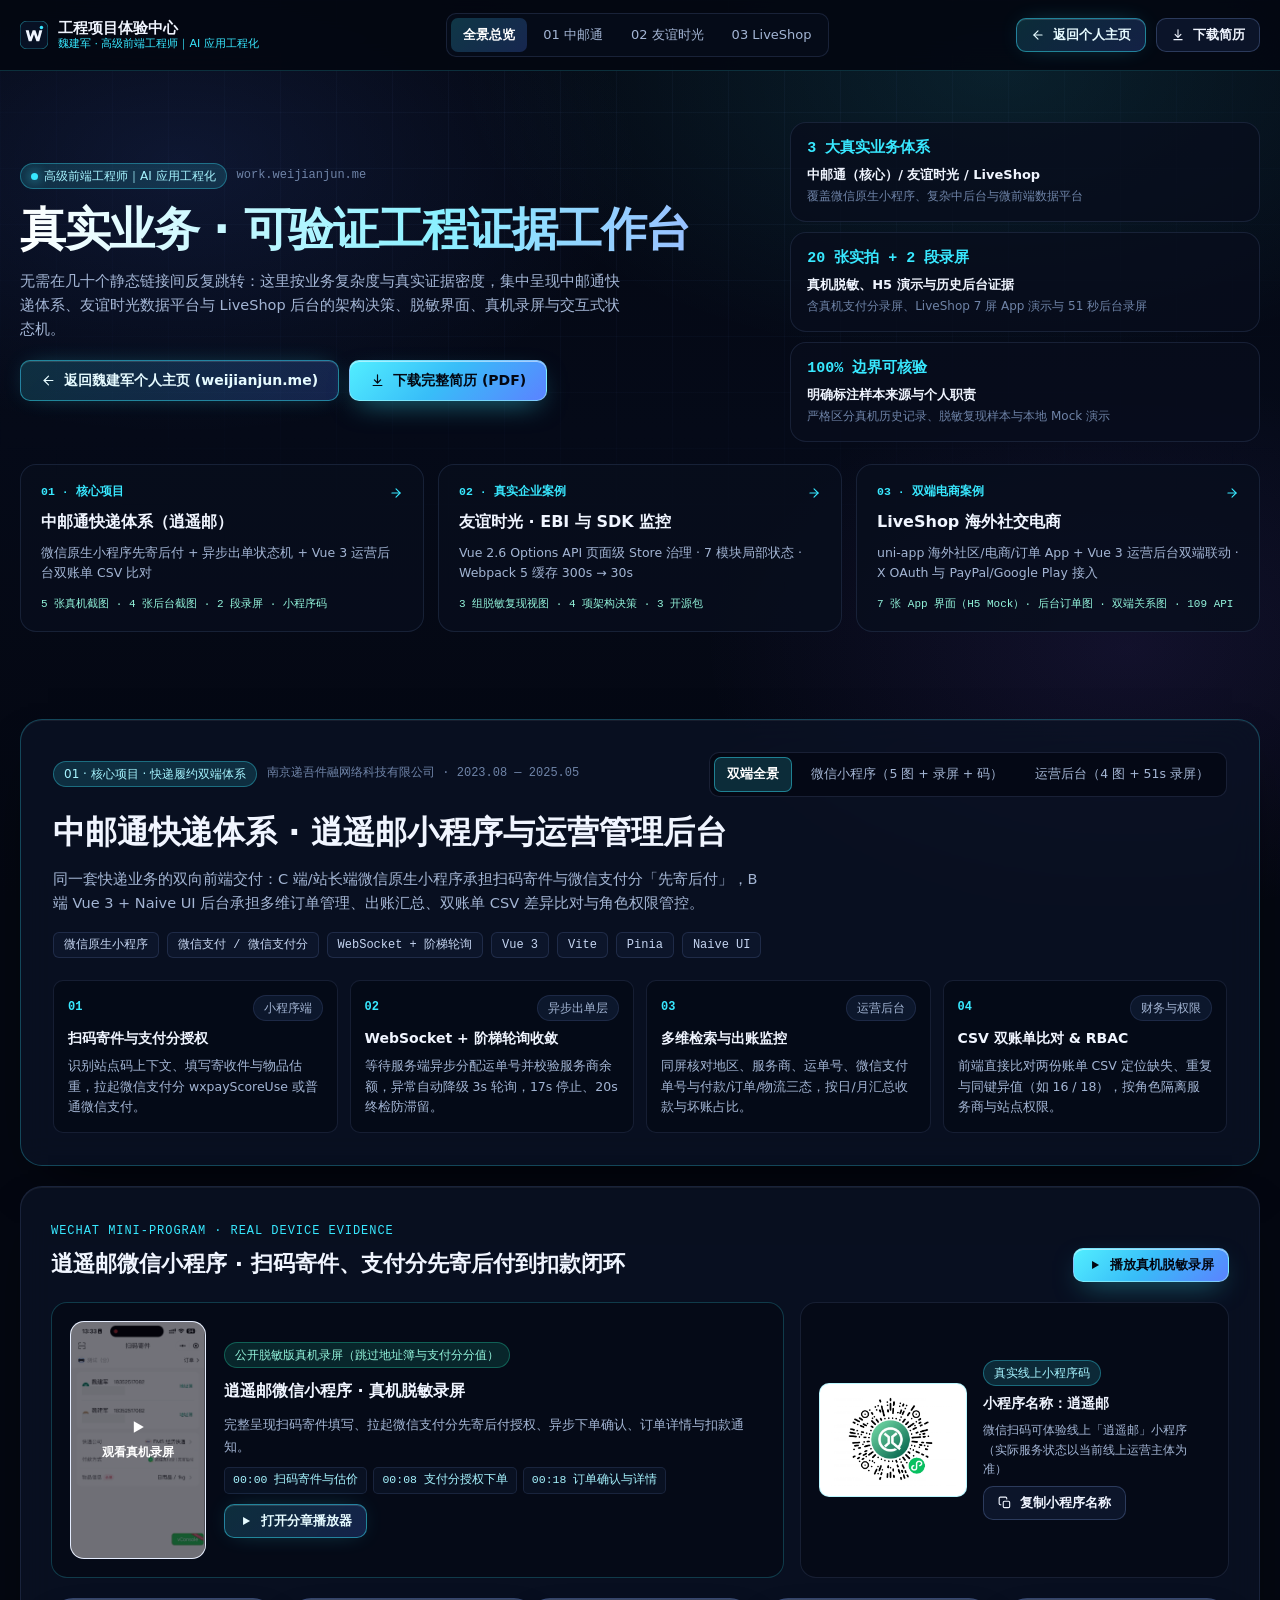
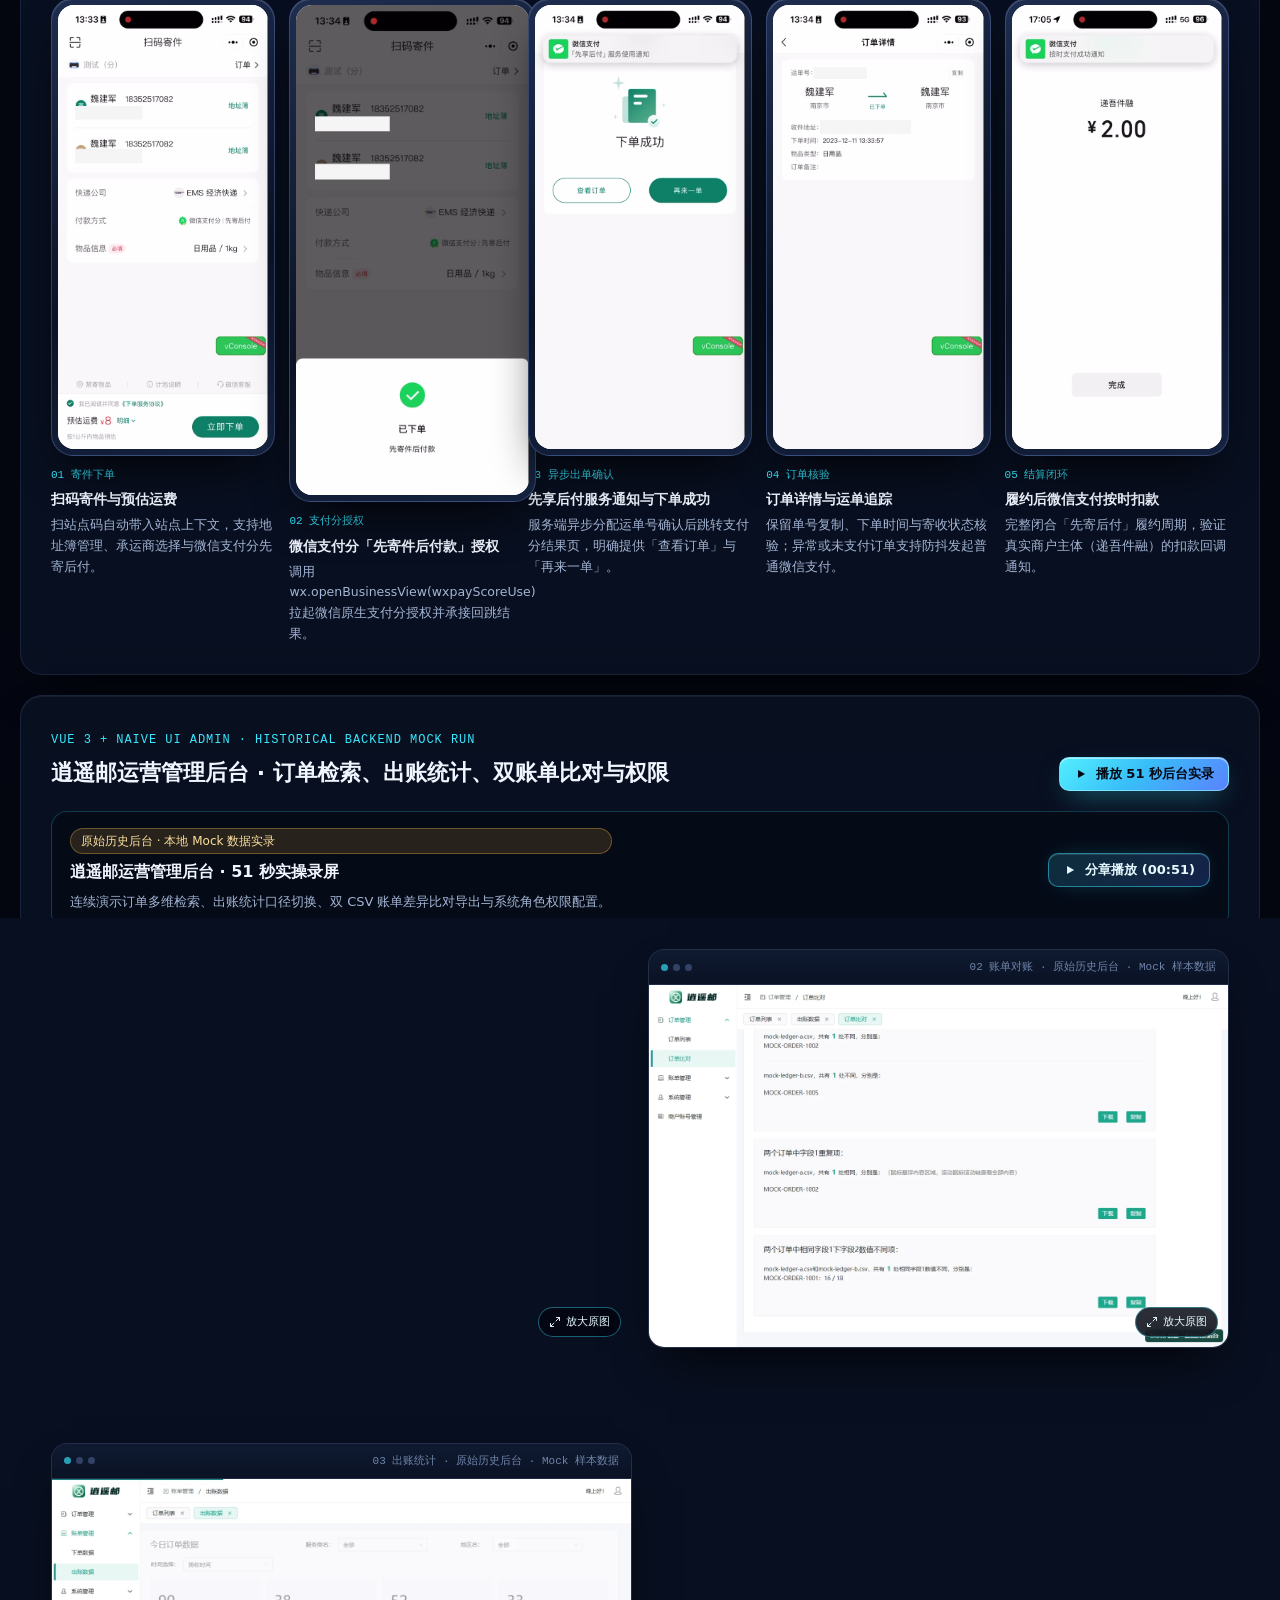
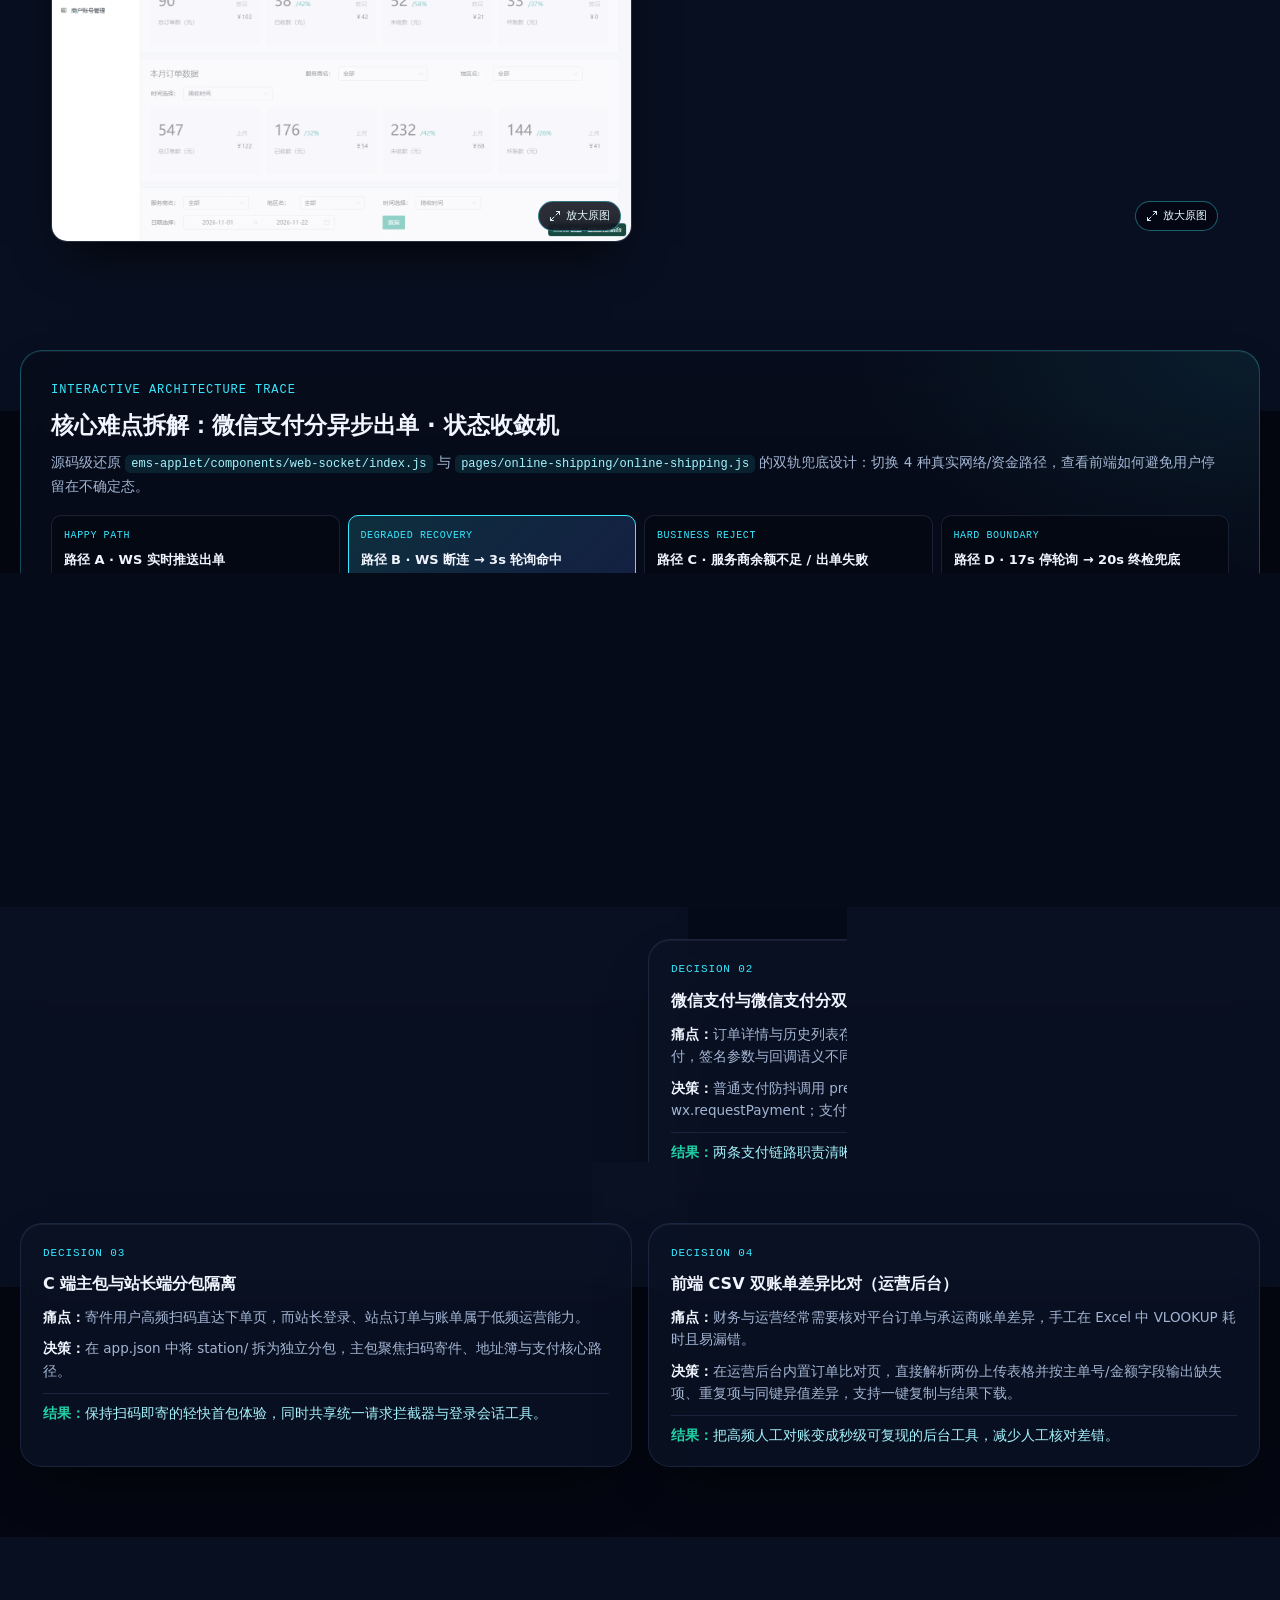
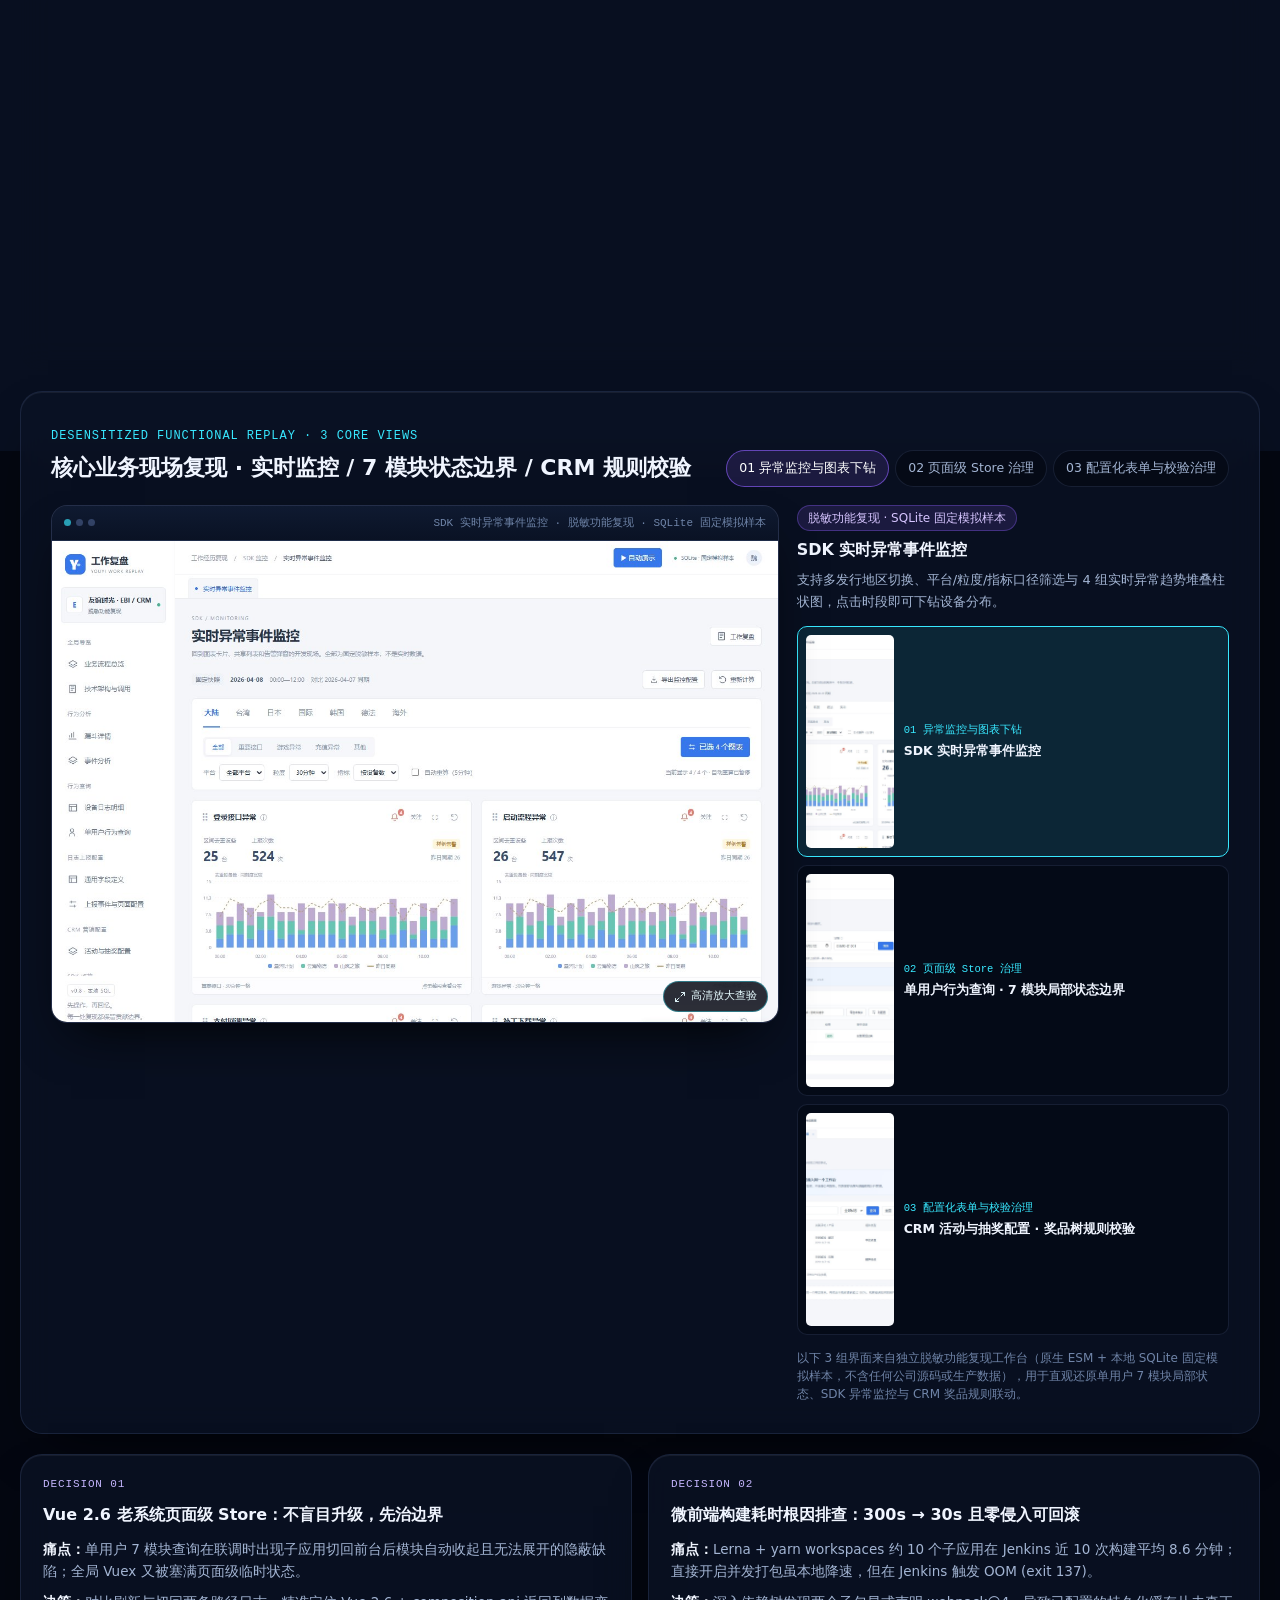
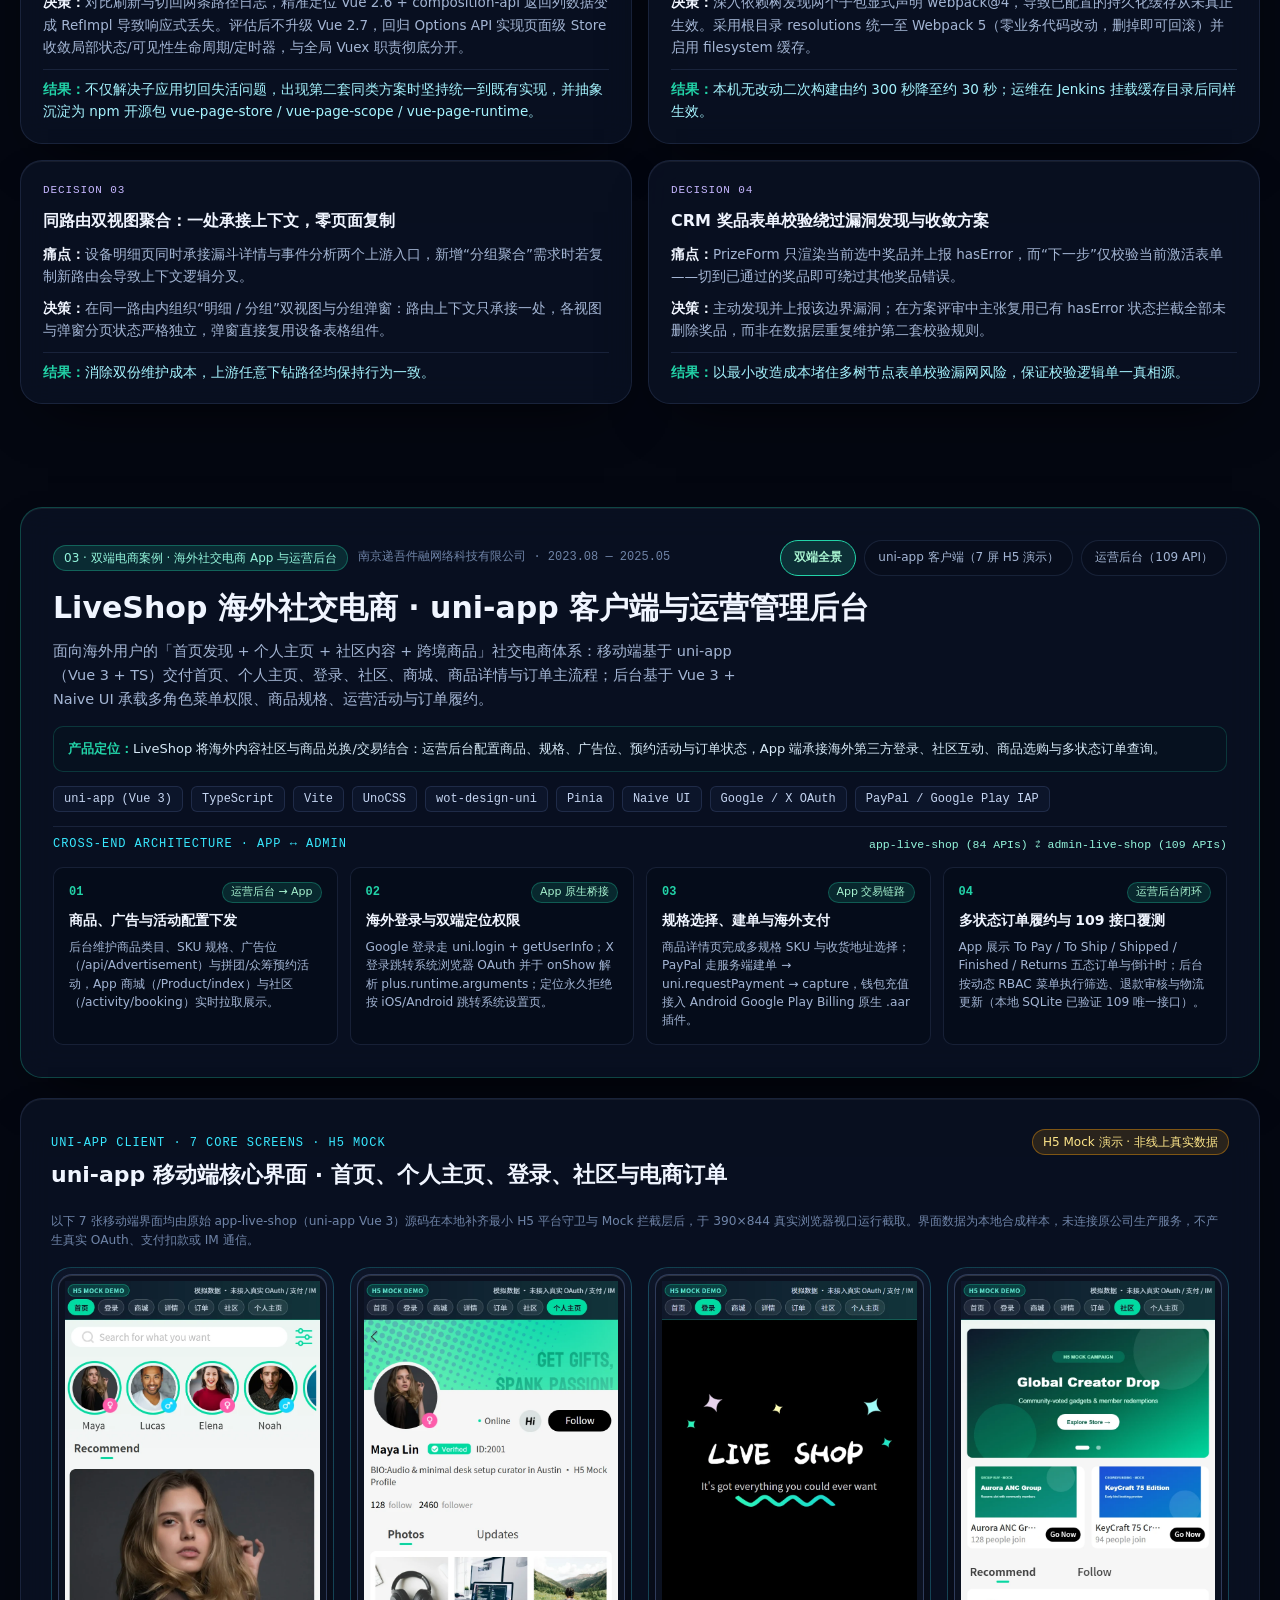
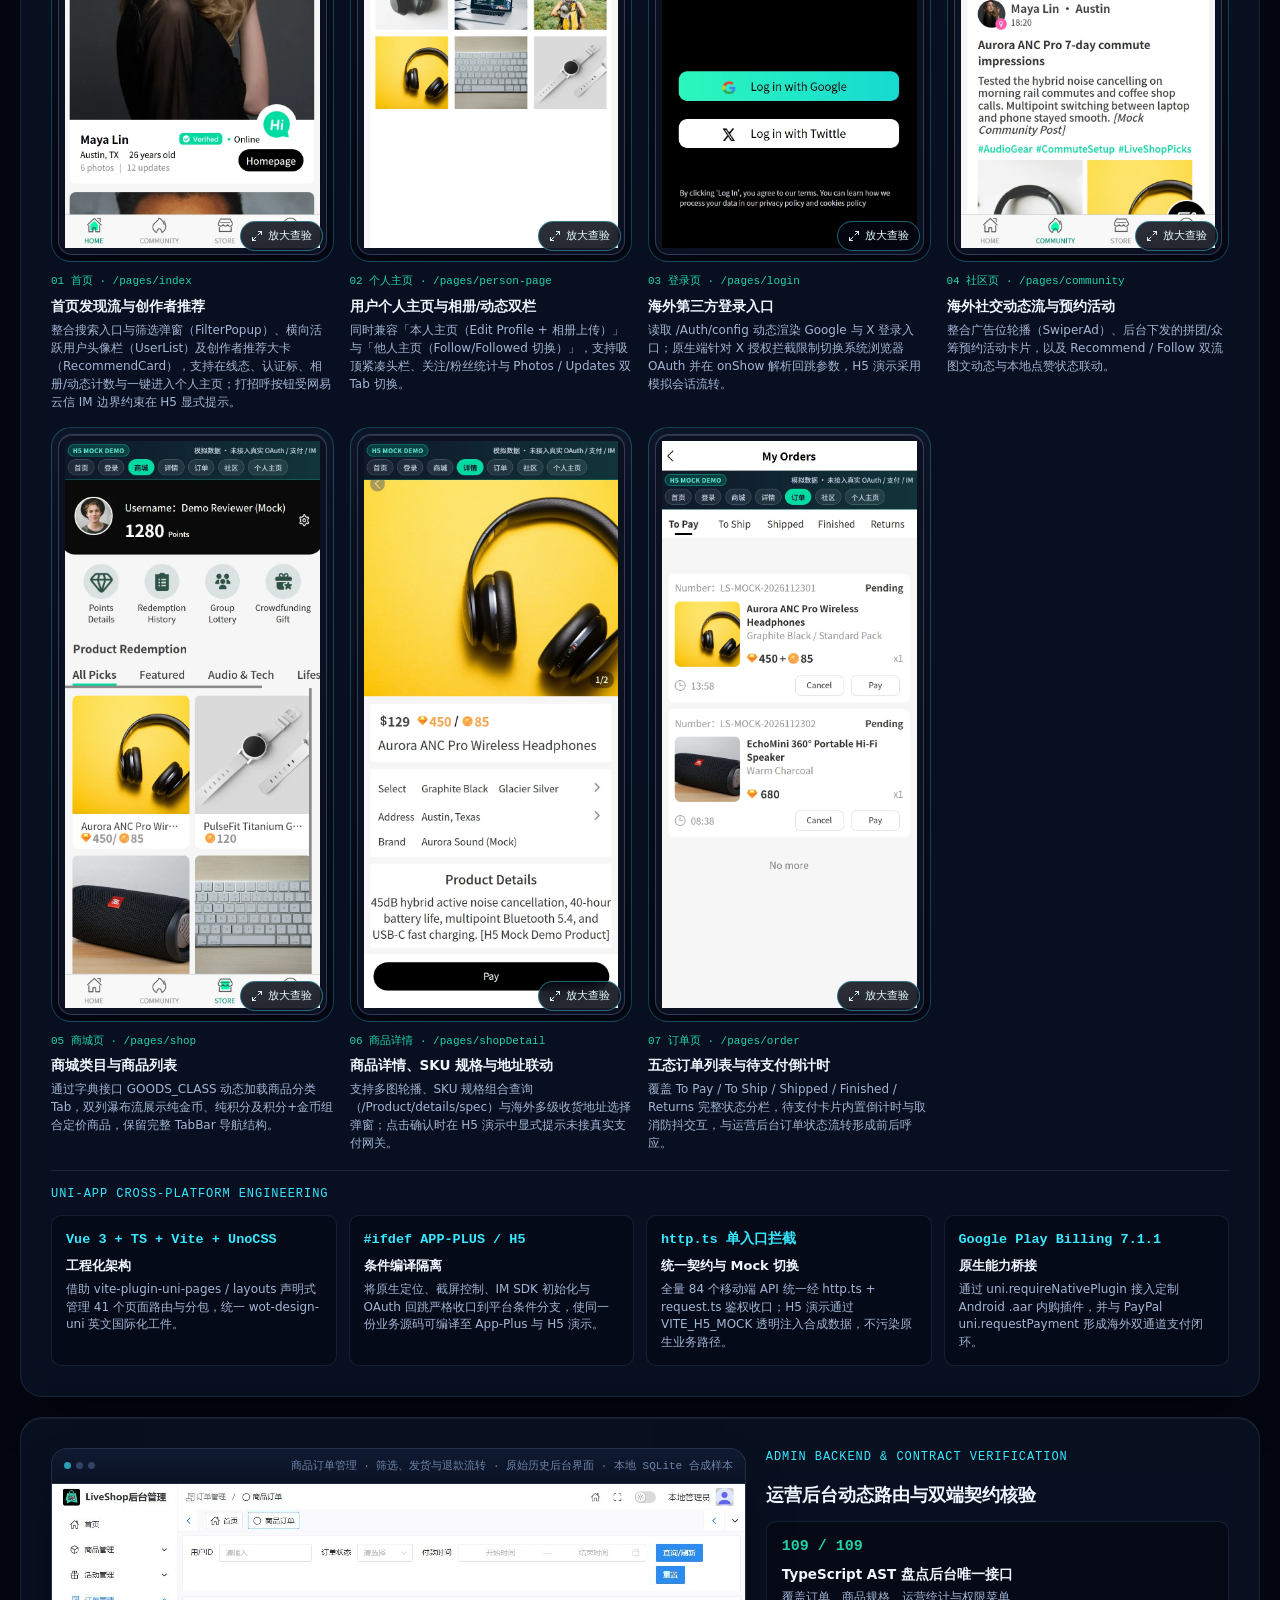
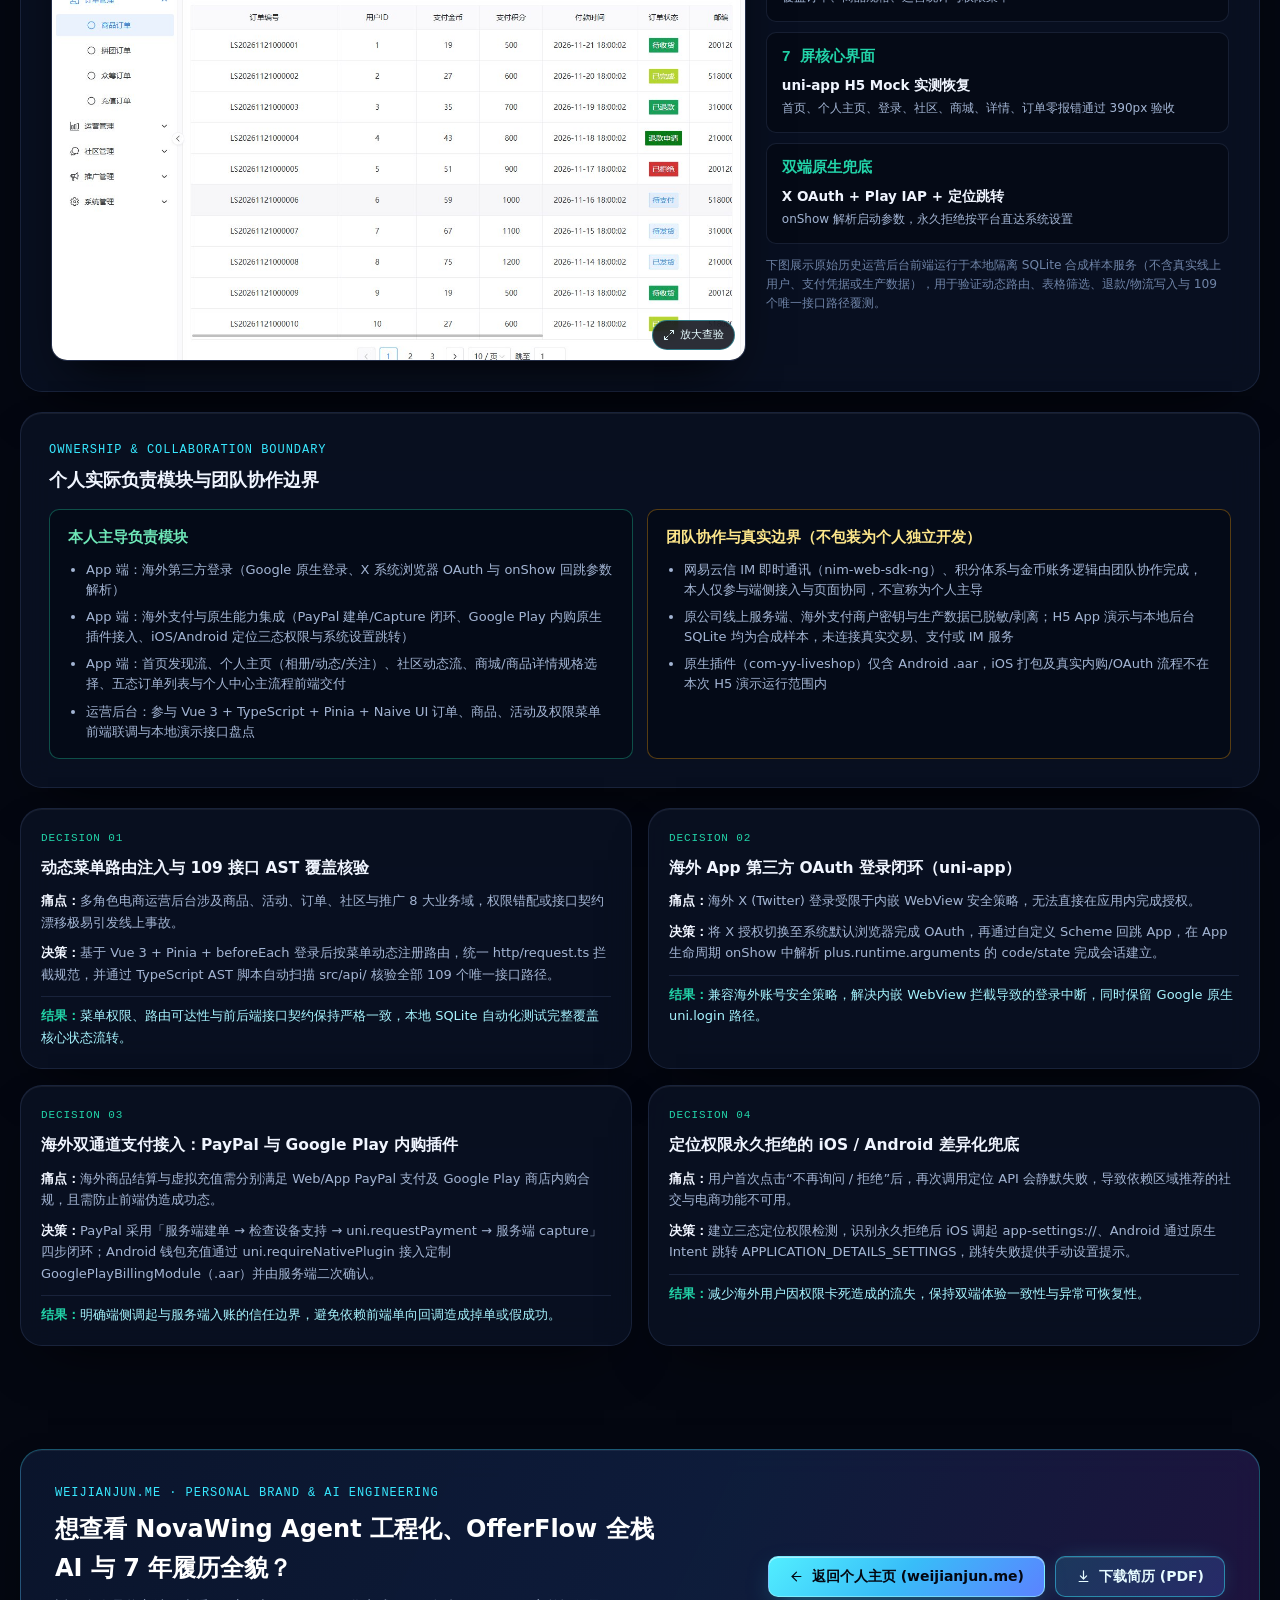
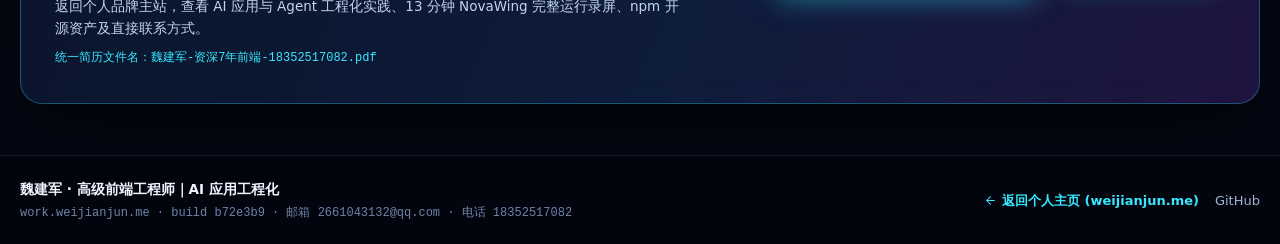
==== commit c191a7a1: "feat(liveshop): publish 7-screen uni-app H5 demo & cross-end case to work.weijianjun.me" ====
--- a/index.html
+++ b/index.html
@@ -1,28 +1,29 @@
-<!doctype html>
-<html lang="zh-CN">
-  <head>
-    <meta charset="UTF-8" />
-    <meta name="viewport" content="width=device-width, initial-scale=1.0" />
-    <meta name="theme-color" content="#040711" />
-    <meta
-      name="description"
-      content="魏建军 · 高级前端工程师｜AI 应用工程化。工程项目体验中心：中邮通快递体系双端证据、友谊时光 EBI 与 SDK 监控、LiveShop 海外社交电商真实技术决策与脱敏演示。"
-    />
-    <title>工程项目体验中心 · 魏建军｜高级前端工程师｜AI 应用工程化</title>
-    <link rel="icon" type="image/svg+xml" href="/favicon.svg" />
-    <script type="module" crossorigin src="/assets/index-pYqCPDFl.js"></script>
-    <link rel="stylesheet" crossorigin href="/assets/index-CreyX2IH.css">
-  </head>
-  <body>
-    <div id="app"></div>
-    <noscript>
-      魏建军 · 高级前端工程师｜AI 应用工程化 · 工程项目体验中心。
-      <a href="https://weijianjun.me/">返回个人主页</a> ·
-      <a
-        href="/resume/%E9%AD%8F%E5%BB%BA%E5%86%9B-%E8%B5%84%E6%B7%B17%E5%B9%B4%E5%89%8D%E7%AB%AF-18352517082.pdf"
-        download="魏建军-资深7年前端-18352517082.pdf"
-        >下载完整简历</a
-      >。启用 JavaScript 可查看完整交互式工程证据。
-    </noscript>
-  </body>
-</html>
+<!doctype html>
+<html lang="zh-CN">
+  <head>
+    <meta charset="UTF-8" />
+    <meta name="viewport" content="width=device-width, initial-scale=1.0" />
+    <meta name="theme-color" content="#040711" />
+    <meta
+      name="description"
+      content="魏建军 · 高级前端工程师｜AI 应用工程化。工程项目体验中心：中邮通快递体系双端证据、友谊时光 EBI 与 SDK 监控、LiveShop 海外社交电商真实技术决策与脱敏演示。"
+    />
+    <title>工程项目体验中心 · 魏建军｜高级前端工程师｜AI 应用工程化</title>
+    <link rel="icon" type="image/svg+xml" href="/favicon.svg" />
+    <script type="module" crossorigin src="/assets/index-uJxrk3VB.js"></script>
+    <link rel="stylesheet" crossorigin href="/assets/index-DDKkoWMr.css">
+  </head>
+  <body>
+    <div id="app"></div>
+    <noscript>
+      魏建军 · 高级前端工程师｜AI 应用工程化 · 工程项目体验中心。
+      <a href="https://weijianjun.me/">返回个人主页</a> ·
+      <a
+        href="/resume/%E9%AD%8F%E5%BB%BA%E5%86%9B-%E8%B5%84%E6%B7%B17%E5%B9%B4%E5%89%8D%E7%AB%AF-18352517082.pdf"
+        download="魏建军-资深7年前端-18352517082.pdf"
+        >下载完整简历</a
+      >。启用 JavaScript 可查看完整交互式工程证据。
+    </noscript>+
+  </body>
+</html>
--- a/assets/index-DDKkoWMr.css
+++ b/assets/index-DDKkoWMr.css
@@ -0,0 +1 @@
+:root{--bg-void: #040711;--bg-deep: #070d1b;--bg-surface: #0b1326;--bg-surface-elevated: #101b33;--bg-glass: rgba(11, 19, 38, .76);--bg-glass-strong: rgba(8, 14, 29, .9);--ink-primary: #f0f5ff;--ink-secondary: #a3b5d4;--ink-muted: #6f84a8;--ink-inverse: #040711;--cyan: #38e8ff;--cyan-soft: rgba(56, 232, 255, .14);--cyan-line: rgba(56, 232, 255, .42);--blue: #4f7cff;--blue-soft: rgba(79, 124, 255, .16);--violet: #8b5cf6;--violet-soft: rgba(139, 92, 246, .15);--emerald: #22d3a8;--emerald-soft: rgba(34, 211, 168, .14);--amber: #f5b942;--amber-soft: rgba(245, 185, 66, .14);--line-subtle: rgba(148, 179, 255, .12);--line-strong: rgba(148, 179, 255, .24);--specular: inset 0 1px 0 rgba(255, 255, 255, .06);--font-sans: "Inter", "PingFang SC", "Hiragino Sans GB", "Microsoft YaHei", "Noto Sans SC", system-ui, -apple-system, BlinkMacSystemFont, sans-serif;--font-mono: "JetBrains Mono", "Cascadia Mono", "SFMono-Regular", ui-monospace, Consolas, monospace;--radius-xs: 6px;--radius-sm: 10px;--radius-md: 16px;--radius-lg: 22px;--radius-pill: 999px;--container-max: 1240px;--nav-height: 70px;--ease-out: cubic-bezier(.22, 1, .36, 1)}*,*:before,*:after{box-sizing:border-box}html{scroll-behavior:smooth;color-scheme:dark;background-color:var(--bg-void);-webkit-text-size-adjust:100%}body{margin:0;min-height:100vh;font-family:var(--font-sans);font-size:15px;line-height:1.65;color:var(--ink-primary);background-color:var(--bg-void);overflow-x:clip;-webkit-font-smoothing:antialiased;-moz-osx-font-smoothing:grayscale}img,video,svg{display:block;max-width:100%}button,input,select,textarea{font:inherit;color:inherit}a{color:inherit;text-decoration:none}:focus-visible{outline:2px solid var(--cyan);outline-offset:3px;border-radius:var(--radius-xs)}.skip-link{position:fixed;top:-100px;left:16px;z-index:200;padding:10px 16px;border-radius:var(--radius-sm);background:var(--cyan);color:var(--ink-inverse);font-weight:600;transition:top .2s var(--ease-out)}.skip-link:focus{top:16px}.sr-only{position:absolute;width:1px;height:1px;padding:0;margin:-1px;overflow:hidden;clip:rect(0,0,0,0);white-space:nowrap;border:0}.space-shell{position:relative;min-height:100vh;isolation:isolate}.space-shell:before{content:"";position:fixed;inset:0;z-index:-2;pointer-events:none;background:radial-gradient(62% 48% at 78% 8%,rgba(56,232,255,.11),transparent 68%),radial-gradient(50% 42% at 14% 18%,rgba(79,124,255,.13),transparent 72%),radial-gradient(46% 42% at 88% 72%,rgba(139,92,246,.1),transparent 72%),linear-gradient(180deg,#040711,#050a18 48%,#040711)}.space-shell:after{content:"";position:fixed;inset:0;z-index:-1;pointer-events:none;background-image:linear-gradient(to right,rgba(130,170,255,.045) 1px,transparent 1px),linear-gradient(to bottom,rgba(130,170,255,.045) 1px,transparent 1px);background-size:56px 56px;mask-image:radial-gradient(ellipse 85% 65% at 50% 15%,#000 18%,transparent 82%);-webkit-mask-image:radial-gradient(ellipse 85% 65% at 50% 15%,#000 18%,transparent 82%)}.container{width:min(var(--container-max),calc(100% - 40px));margin-inline:auto}.section-block{position:relative;padding-block:clamp(56px,7vw,96px)}.section-block+.section-block:before{content:"";position:absolute;top:0;left:50%;transform:translate(-50%);width:min(var(--container-max),calc(100% - 40px));height:1px;background:linear-gradient(90deg,transparent,rgba(148,179,255,.18) 20%,rgba(56,232,255,.22) 50%,rgba(148,179,255,.18) 80%,transparent)}.eyebrow{display:inline-flex;align-items:center;gap:8px;font-family:var(--font-mono);font-size:12px;letter-spacing:.08em;text-transform:uppercase;color:var(--cyan)}.eyebrow-dot{width:7px;height:7px;border-radius:50%;background:var(--cyan);box-shadow:0 0 12px var(--cyan);flex-shrink:0}.section-header{display:grid;gap:12px;margin-bottom:clamp(28px,3.6vw,44px)}.section-header-split{display:flex;flex-wrap:wrap;align-items:flex-end;justify-content:space-between;gap:18px}.section-title{margin:0;font-size:clamp(26px,3.4vw,38px);line-height:1.18;letter-spacing:-.025em;font-weight:700;color:var(--ink-primary)}.section-lead{margin:0;max-width:66ch;font-size:15px;color:var(--ink-secondary)}.mono{font-family:var(--font-mono);font-variant-numeric:tabular-nums}.glass-panel{background:var(--bg-glass);border:1px solid var(--line-subtle);border-radius:var(--radius-lg);box-shadow:var(--specular),0 24px 56px -28px #000000d9;backdrop-filter:blur(16px);-webkit-backdrop-filter:blur(16px)}.glass-panel-interactive{transition:border-color .25s var(--ease-out),transform .25s var(--ease-out),box-shadow .25s var(--ease-out)}.glass-panel-interactive:hover{border-color:var(--cyan-line);box-shadow:var(--specular),0 26px 60px -24px #000000e6,0 0 0 1px #38e8ff1f}.badge{display:inline-flex;align-items:center;flex-wrap:wrap;gap:6px;max-width:100%;padding:4px 10px;border-radius:var(--radius-pill);font-size:12px;font-weight:500;line-height:1.35;border:1px solid var(--line-subtle);background:#101b33cc;color:var(--ink-secondary)}.badge-cyan{border-color:#38e8ff57;background:var(--cyan-soft);color:#a6f4ff}.badge-violet{border-color:#8b5cf65c;background:var(--violet-soft);color:#d6c5ff}.badge-emerald{border-color:#22d3a857;background:var(--emerald-soft);color:#93f5dc}.badge-amber{border-color:#f5b94257;background:var(--amber-soft);color:#fde19e}.tag-row{display:flex;flex-wrap:wrap;gap:8px}.tech-chip{display:inline-flex;align-items:center;padding:4px 10px;border-radius:var(--radius-xs);border:1px solid rgba(148,179,255,.14);background:#0f1930b8;color:#c5d5f2;font-family:var(--font-mono);font-size:12px;line-height:1.35}.btn{display:inline-flex;align-items:center;justify-content:center;gap:8px;padding:11px 20px;border-radius:var(--radius-sm);border:1px solid transparent;font-size:14px;font-weight:600;line-height:1.25;cursor:pointer;white-space:nowrap;transition:transform .2s var(--ease-out),background-color .2s var(--ease-out),border-color .2s var(--ease-out),box-shadow .2s var(--ease-out),color .2s var(--ease-out)}.btn:active{transform:translateY(1px)}.btn-sm{padding:8px 14px;font-size:13px}.btn-primary{background:linear-gradient(135deg,#52eeff,#38bdf8 48%,#5b82ff);color:#030712;border-color:#a5f3fc8c;box-shadow:0 10px 28px -10px #38e8ff8c,inset 0 1px #ffffff80}.btn-primary:hover{transform:translateY(-1px);box-shadow:0 14px 34px -10px #38e8ffb3,inset 0 1px #ffffffa6}.btn-portal{background:linear-gradient(135deg,#38e8ff29,#4f7cff38);border-color:#38e8ff7a;color:#e6fbff;box-shadow:inset 0 1px #ffffff1f,0 0 24px -10px #38e8ff73}.btn-portal:hover{transform:translateY(-1px);background:linear-gradient(135deg,#38e8ff42,#4f7cff57);border-color:var(--cyan);color:#fff}.btn-ghost{background:#101b33b8;border-color:var(--line-strong);color:var(--ink-primary)}.btn-ghost:hover{background:#182747e0;border-color:#94b3ff73}.btn-link{padding:6px 2px;background:transparent;color:var(--cyan);font-weight:500}.btn-link:hover{color:#a6f4ff}.optical-frame{position:relative;border-radius:var(--radius-md);border:1px solid rgba(148,179,255,.2);background:#070d1b;overflow:hidden;box-shadow:0 24px 48px -20px #000000e6,inset 0 1px #ffffff14}.optical-frame-bar{display:flex;align-items:center;justify-content:space-between;gap:10px;padding:8px 12px;background:linear-gradient(180deg,#0f1a31,#0a1224);border-bottom:1px solid rgba(148,179,255,.12)}.optical-dots{display:inline-flex;align-items:center;gap:5px;flex-shrink:0}.optical-dots span{width:7px;height:7px;border-radius:50%;background:#94b3ff47}.optical-dots span:first-child{background:#38e8ffa6}.optical-bar-label{font-family:var(--font-mono);font-size:11px;color:var(--ink-muted);overflow:hidden;text-overflow:ellipsis;white-space:nowrap}.optical-media-btn{display:block;width:100%;padding:0;border:0;background:#070d1b;cursor:zoom-in;position:relative;text-align:left}.optical-media-btn img{width:100%;height:auto;display:block;transition:transform .35s var(--ease-out)}.optical-media-btn:hover img{transform:scale(1.015)}.optical-zoom-hint{position:absolute;right:10px;bottom:10px;display:inline-flex;align-items:center;gap:5px;padding:5px 10px;border-radius:var(--radius-pill);background:#040711d6;border:1px solid rgba(56,232,255,.4);color:#e6fbff;font-size:11px;font-weight:500;-webkit-backdrop-filter:blur(8px);backdrop-filter:blur(8px)}.phone-bezel{position:relative;border-radius:22px;padding:6px;background:linear-gradient(160deg,#1e2d4f,#0b1326 60%,#152340);border:1px solid rgba(148,179,255,.26);box-shadow:0 24px 48px -18px #000000eb,inset 0 1px #ffffff24}.phone-bezel-screen{display:block;width:100%;padding:0;border:0;border-radius:16px;overflow:hidden;background:#fff;cursor:zoom-in}.phone-bezel-screen img{width:100%;height:auto;display:block}[data-reveal]{opacity:1;transform:translateY(0);transition:opacity .45s var(--ease-out),transform .45s var(--ease-out)}@media(max-width:768px){.container{width:min(var(--container-max),calc(100% - 28px))}}@media(max-width:480px){.btn{white-space:normal;text-align:center}.glass-panel,.optical-frame,.case-stack>*,.work-hero-stack>*{min-width:0}p,li,.mono{overflow-wrap:anywhere}}@media(prefers-reduced-motion:reduce){html{scroll-behavior:auto}*,*:before,*:after{animation-duration:.01ms!important;animation-iteration-count:1!important;transition-duration:.01ms!important}[data-reveal]{opacity:1;transform:none}}.app-icon[data-v-6edf1537]{flex-shrink:0}.work-nav[data-v-6dbf4c81]{position:sticky;top:0;z-index:80;border-bottom:1px solid rgba(56,232,255,.18);background:#040711e6;backdrop-filter:blur(18px);-webkit-backdrop-filter:blur(18px)}.work-nav-inner[data-v-6dbf4c81]{min-height:var(--nav-height);display:flex;align-items:center;justify-content:space-between;gap:14px}.work-brand[data-v-6dbf4c81]{display:inline-flex;align-items:center;gap:10px;min-width:0}.brand-mark[data-v-6dbf4c81]{flex-shrink:0;display:inline-flex}.brand-copy[data-v-6dbf4c81]{display:grid;line-height:1.2;min-width:0}.brand-title[data-v-6dbf4c81]{font-size:14.5px;font-weight:700;color:var(--ink-primary)}.brand-sub[data-v-6dbf4c81]{font-size:11px;color:var(--cyan);white-space:nowrap;overflow:hidden;text-overflow:ellipsis}.work-tabs[data-v-6dbf4c81]{display:flex;align-items:center;gap:4px;padding:4px;border-radius:var(--radius-sm);border:1px solid rgba(148,179,255,.14);background:#070d1bd9}.work-tab[data-v-6dbf4c81]{padding:6px 12px;border-radius:7px;font-size:13px;font-weight:500;color:var(--ink-secondary);transition:background-color .2s var(--ease-out),color .2s var(--ease-out)}.work-tab[data-v-6dbf4c81]:hover{color:var(--ink-primary)}.work-tab.is-active[data-v-6dbf4c81]{background:linear-gradient(135deg,#38e8ff33,#4f7cff3d);color:#fff;font-weight:600}.work-nav-actions[data-v-6dbf4c81]{display:flex;align-items:center;gap:10px;flex-shrink:0}.work-menu-btn[data-v-6dbf4c81]{display:none;width:38px;height:38px;align-items:center;justify-content:center;border-radius:var(--radius-sm);border:1px solid var(--line-strong);background:#101b33cc;color:var(--ink-primary);cursor:pointer}.work-drawer[data-v-6dbf4c81]{border-top:1px solid var(--line-subtle);background:#050915fa;padding-block:16px 22px}.work-drawer-inner[data-v-6dbf4c81]{display:grid;gap:14px}.drawer-role[data-v-6dbf4c81]{margin:0;font-size:12px;color:var(--cyan)}.drawer-tabs[data-v-6dbf4c81]{display:grid;gap:6px}.drawer-tab[data-v-6dbf4c81]{display:flex;align-items:center;justify-content:space-between;padding:11px 12px;border-radius:var(--radius-sm);border:1px solid rgba(148,179,255,.1);background:#101b3380;color:var(--ink-primary);font-size:14px}.drawer-tab.is-active[data-v-6dbf4c81]{border-color:var(--cyan);background:#38e8ff24}.drawer-actions[data-v-6dbf4c81]{display:grid;gap:10px}@media(max-width:1120px){.work-tabs[data-v-6dbf4c81]{display:none}.work-menu-btn[data-v-6dbf4c81]{display:inline-flex}}@media(max-width:720px){.brand-sub[data-v-6dbf4c81],.work-resume-desktop[data-v-6dbf4c81]{display:none}.return-home-cta[data-v-6dbf4c81]{padding:8px 11px;font-size:12.5px}}.simulator-box[data-v-d9ebd5f1]{padding:clamp(20px,2.6vw,30px);display:grid;gap:18px;border-color:#38e8ff47;background:radial-gradient(50% 60% at 100% 0%,rgba(56,232,255,.08),transparent 65%),#070d1be0}.sim-heading[data-v-d9ebd5f1]{display:grid;gap:6px}.sim-title[data-v-d9ebd5f1]{margin:0;font-size:clamp(18px,2.1vw,23px);color:var(--ink-primary)}.sim-desc[data-v-d9ebd5f1]{margin:0;font-size:13.5px;color:var(--ink-secondary)}.inline-code[data-v-d9ebd5f1]{padding:2px 6px;border-radius:5px;background:#38e8ff1a;color:#a6f4ff;font-size:12px;overflow-wrap:anywhere;word-break:break-word}.sim-tabs[data-v-d9ebd5f1]{display:grid;grid-template-columns:repeat(4,minmax(0,1fr));gap:8px}.sim-tab[data-v-d9ebd5f1]{display:grid;gap:4px;padding:12px;border-radius:var(--radius-sm);border:1px solid rgba(148,179,255,.14);background:#040813c7;text-align:left;cursor:pointer;transition:border-color .2s var(--ease-out),background-color .2s var(--ease-out)}.sim-tab[data-v-d9ebd5f1]:hover{border-color:#38e8ff5c}.sim-tab.is-active[data-v-d9ebd5f1]{border-color:var(--cyan);background:linear-gradient(135deg,#38e8ff29,#4f7cff2e)}.sim-tab-badge[data-v-d9ebd5f1]{font-size:10px;color:var(--cyan);letter-spacing:.06em}.sim-tab-label[data-v-d9ebd5f1]{font-size:13px;font-weight:600;color:var(--ink-primary)}.sim-stage[data-v-d9ebd5f1]{display:grid;gap:14px}.sim-trigger[data-v-d9ebd5f1]{display:flex;flex-wrap:wrap;align-items:center;gap:10px;padding:12px 14px;border-radius:var(--radius-sm);background:#0b1326d9;border:1px solid var(--line-subtle)}.trigger-tag[data-v-d9ebd5f1]{font-size:11px;color:var(--cyan);padding:2px 8px;border-radius:4px;background:var(--cyan-soft)}.trigger-text[data-v-d9ebd5f1]{margin:0;font-size:13.5px;color:#dce9ff}.sim-timeline[data-v-d9ebd5f1]{margin:0;padding:0;list-style:none;display:grid;grid-template-columns:repeat(auto-fit,minmax(min(230px,100%),1fr));gap:12px}.sim-step[data-v-d9ebd5f1]{padding:15px;border-radius:var(--radius-sm);border:1px solid rgba(148,179,255,.15);background:#050a16d1;display:grid;gap:8px;align-content:start}.step-head[data-v-d9ebd5f1]{display:flex;align-items:center;justify-content:space-between;gap:8px}.step-time[data-v-d9ebd5f1]{font-size:12.5px;font-weight:700;color:var(--cyan)}.step-action[data-v-d9ebd5f1]{margin:0;font-size:13.5px;font-weight:600;color:var(--ink-primary)}.step-guard[data-v-d9ebd5f1]{margin:0;font-size:12.5px;color:var(--ink-secondary)}.guard-prefix[data-v-d9ebd5f1]{color:#93f5dc;font-weight:600}.sim-outcome[data-v-d9ebd5f1]{display:flex;flex-wrap:wrap;align-items:center;justify-content:space-between;gap:12px;padding:13px 16px;border-radius:var(--radius-sm);border:1px solid rgba(34,211,168,.34);background:#22d3a814}.outcome-pill[data-v-d9ebd5f1]{display:flex;flex-wrap:wrap;align-items:center;gap:10px}.outcome-kicker[data-v-d9ebd5f1]{font-size:11px;color:#93f5dc}.outcome-val[data-v-d9ebd5f1]{font-size:14px;font-weight:700;color:#fff}.outcome-ux[data-v-d9ebd5f1]{margin:0;font-size:13px;color:#cde8e2}@media(max-width:960px){.sim-tabs[data-v-d9ebd5f1]{grid-template-columns:repeat(2,minmax(0,1fr))}}@media(max-width:560px){.sim-tabs[data-v-d9ebd5f1]{grid-template-columns:1fr}}.case-section[data-v-1dcdcc5a]{padding-block:clamp(28px,4vw,52px)}.case-stack[data-v-1dcdcc5a]{display:grid;gap:20px}.case-header[data-v-1dcdcc5a]{padding:clamp(22px,3vw,32px);display:grid;gap:16px;border-color:#38e8ff42}.case-header-top[data-v-1dcdcc5a]{display:flex;flex-wrap:wrap;align-items:center;justify-content:space-between;gap:12px}.case-badges[data-v-1dcdcc5a]{display:flex;flex-wrap:wrap;align-items:center;gap:10px}.case-period[data-v-1dcdcc5a]{font-size:12px;color:var(--ink-muted)}.subview-switch[data-v-1dcdcc5a]{display:flex;flex-wrap:wrap;gap:6px;padding:4px;border-radius:var(--radius-sm);border:1px solid rgba(148,179,255,.14);background:#040813cc}.subview-btn[data-v-1dcdcc5a]{padding:6px 12px;border:1px solid transparent;border-radius:7px;background:transparent;color:var(--ink-secondary);font-size:12.5px;font-weight:500;cursor:pointer}.subview-btn.is-active[data-v-1dcdcc5a]{border-color:#38e8ff73;background:#38e8ff29;color:#fff;font-weight:600}.case-title[data-v-1dcdcc5a]{margin:0;font-size:clamp(22px,2.8vw,32px);line-height:1.22;color:var(--ink-primary)}.case-subtitle[data-v-1dcdcc5a]{margin:0;font-size:14.5px;color:var(--ink-secondary);max-width:78ch}.lifecycle-grid[data-v-1dcdcc5a]{display:grid;grid-template-columns:repeat(4,minmax(0,1fr));gap:12px;padding-top:6px}.lifecycle-node[data-v-1dcdcc5a]{padding:14px;border-radius:var(--radius-sm);border:1px solid var(--line-subtle);background:#050a16c7;display:grid;gap:6px;align-content:start}.lifecycle-top[data-v-1dcdcc5a]{display:flex;align-items:center;justify-content:space-between;gap:8px}.lifecycle-step[data-v-1dcdcc5a]{font-size:12px;font-weight:700;color:var(--cyan)}.lifecycle-title[data-v-1dcdcc5a]{margin:0;font-size:14px;color:var(--ink-primary)}.lifecycle-detail[data-v-1dcdcc5a]{margin:0;font-size:12.5px;color:var(--ink-secondary)}.evidence-panel[data-v-1dcdcc5a]{padding:clamp(20px,2.6vw,30px);display:grid;gap:20px}.panel-header[data-v-1dcdcc5a]{display:flex;flex-wrap:wrap;align-items:flex-end;justify-content:space-between;gap:14px}.panel-title[data-v-1dcdcc5a]{margin:4px 0 0;font-size:clamp(18px,2.1vw,22px);color:var(--ink-primary)}.mini-spotlight[data-v-1dcdcc5a]{display:grid;grid-template-columns:minmax(0,1.45fr) minmax(0,.85fr);gap:16px}.video-trigger-card[data-v-1dcdcc5a]{display:grid;grid-template-columns:136px minmax(0,1fr);gap:18px;padding:18px;border-radius:var(--radius-md);border:1px solid rgba(56,232,255,.22);background:#050a16d1;align-items:center}.video-thumb[data-v-1dcdcc5a]{position:relative;width:136px;height:238px;border-radius:14px;overflow:hidden;border:1px solid rgba(148,179,255,.24);background:#fff}.video-thumb img[data-v-1dcdcc5a]{width:100%;height:100%;object-fit:cover;object-position:top}.play-overlay-btn[data-v-1dcdcc5a]{position:absolute;inset:0;display:flex;flex-direction:column;align-items:center;justify-content:center;gap:6px;border:0;background:#0407118f;color:#fff;font-size:12px;font-weight:600;cursor:pointer;transition:background-color .2s var(--ease-out)}.play-overlay-btn[data-v-1dcdcc5a]:hover{background:#04071161}.video-info[data-v-1dcdcc5a]{display:grid;gap:10px;justify-items:start}.video-title[data-v-1dcdcc5a]{margin:0;font-size:16px;color:var(--ink-primary)}.video-desc[data-v-1dcdcc5a]{margin:0;font-size:13px;color:var(--ink-secondary)}.chapter-pills[data-v-1dcdcc5a]{display:flex;flex-wrap:wrap;gap:6px}.chapter-pill[data-v-1dcdcc5a]{padding:3px 8px;border-radius:5px;border:1px solid var(--line-subtle);background:#0b1326cc;font-size:11.5px;color:#a6f4ff}.qr-card[data-v-1dcdcc5a]{display:flex;align-items:center;gap:16px;padding:18px;border-radius:var(--radius-md);border:1px solid var(--line-subtle);background:#050a16d1}.qr-img-btn[data-v-1dcdcc5a]{flex-shrink:0;width:148px;padding:10px;border-radius:var(--radius-sm);border:1px solid rgba(56,232,255,.34);background:#fff;cursor:zoom-in;display:flex;align-items:center;justify-content:center}.qr-img-btn img[data-v-1dcdcc5a]{width:100%;height:auto;display:block}.qr-meta[data-v-1dcdcc5a]{display:grid;gap:6px;justify-items:start}.qr-name[data-v-1dcdcc5a]{margin:0;font-size:14px;font-weight:700;color:var(--ink-primary)}.qr-caption[data-v-1dcdcc5a]{margin:0;font-size:12px;color:var(--ink-secondary)}.phone-strip[data-v-1dcdcc5a]{display:grid;grid-template-columns:repeat(5,minmax(0,1fr));gap:14px}.phone-shot-card[data-v-1dcdcc5a]{display:grid;gap:10px;align-content:start}.phone-shot-card img[data-v-1dcdcc5a]{aspect-ratio:9 / 19;object-fit:cover;object-position:top}.admin-video-banner[data-v-1dcdcc5a]{display:flex;flex-wrap:wrap;align-items:center;justify-content:space-between;gap:14px;padding:16px 18px;border-radius:var(--radius-md);border:1px solid rgba(56,232,255,.22);background:#050a16d1}.admin-video-info[data-v-1dcdcc5a]{display:grid;gap:5px;max-width:72ch}.admin-grid[data-v-1dcdcc5a]{display:grid;grid-template-columns:repeat(2,minmax(0,1fr));gap:16px}.desktop-shot-card[data-v-1dcdcc5a]{display:grid;gap:10px;align-content:start}.desktop-shot-card img[data-v-1dcdcc5a]{aspect-ratio:16 / 10;object-fit:cover;object-position:top left}.shot-copy[data-v-1dcdcc5a]{display:grid;gap:4px}.shot-tag[data-v-1dcdcc5a]{font-size:11px;color:var(--cyan)}.shot-title[data-v-1dcdcc5a]{margin:0;font-size:14px;font-weight:600;color:var(--ink-primary)}.shot-caption[data-v-1dcdcc5a]{margin:0;font-size:12.5px;color:var(--ink-secondary)}.decisions-grid[data-v-1dcdcc5a]{display:grid;grid-template-columns:repeat(2,minmax(0,1fr));gap:16px}.decision-card[data-v-1dcdcc5a]{padding:20px 22px;display:grid;gap:9px;align-content:start}.decision-index[data-v-1dcdcc5a]{font-size:11px;color:var(--cyan);letter-spacing:.08em}.decision-title[data-v-1dcdcc5a]{margin:0;font-size:16px;color:var(--ink-primary)}.decision-row[data-v-1dcdcc5a]{margin:0;font-size:13.5px;color:var(--ink-secondary)}.decision-row strong[data-v-1dcdcc5a]{color:var(--ink-primary)}.decision-outcome[data-v-1dcdcc5a]{margin:2px 0 0;padding-top:8px;border-top:1px solid var(--line-subtle);font-size:13.5px;color:#a6f4ff}.decision-outcome strong[data-v-1dcdcc5a]{color:var(--emerald)}@media(max-width:1100px){.lifecycle-grid[data-v-1dcdcc5a]{grid-template-columns:repeat(2,minmax(0,1fr))}.mini-spotlight[data-v-1dcdcc5a]{grid-template-columns:1fr}.phone-strip[data-v-1dcdcc5a]{grid-template-columns:repeat(3,minmax(0,1fr))}}@media(max-width:760px){.admin-grid[data-v-1dcdcc5a],.decisions-grid[data-v-1dcdcc5a],.lifecycle-grid[data-v-1dcdcc5a]{grid-template-columns:1fr}.video-trigger-card[data-v-1dcdcc5a],.qr-card[data-v-1dcdcc5a]{grid-template-columns:1fr;flex-direction:column;align-items:flex-start}.video-thumb[data-v-1dcdcc5a]{width:140px}.phone-strip[data-v-1dcdcc5a]{grid-template-columns:repeat(2,minmax(0,1fr))}}.case-section[data-v-e8a704b4]{padding-block:clamp(28px,4vw,52px)}.case-stack[data-v-e8a704b4]{display:grid;gap:20px}.case-header[data-v-e8a704b4]{padding:clamp(22px,3vw,32px);display:grid;gap:16px;border-color:#8b5cf657;background:radial-gradient(50% 80% at 100% 0%,rgba(139,92,246,.12),transparent 65%),var(--bg-glass)}.case-badges[data-v-e8a704b4]{display:flex;flex-wrap:wrap;align-items:center;gap:10px}.case-period[data-v-e8a704b4]{font-size:12px;color:var(--ink-muted)}.case-title[data-v-e8a704b4]{margin:0;font-size:clamp(22px,2.8vw,32px);line-height:1.22;color:var(--ink-primary)}.case-subtitle[data-v-e8a704b4]{margin:0;font-size:14.5px;color:var(--ink-secondary);max-width:78ch}.governance-strip[data-v-e8a704b4]{display:grid;grid-template-columns:repeat(3,minmax(0,1fr));gap:12px;padding-top:6px}.gov-stat[data-v-e8a704b4]{padding:14px 16px;border-radius:var(--radius-sm);border:1px solid rgba(139,92,246,.25);background:#060b18c7;display:grid;gap:4px}.gov-val[data-v-e8a704b4]{font-size:16px;font-weight:700;color:#c4b5fd}.gov-label[data-v-e8a704b4]{font-size:12.5px;color:var(--ink-secondary)}.replay-workbench[data-v-e8a704b4]{padding:clamp(20px,2.6vw,30px);display:grid;gap:18px}.replay-top[data-v-e8a704b4]{display:flex;flex-wrap:wrap;align-items:flex-end;justify-content:space-between;gap:14px}.replay-title[data-v-e8a704b4]{margin:4px 0 0;font-size:clamp(18px,2.1vw,22px);color:var(--ink-primary)}.replay-tabs[data-v-e8a704b4]{display:flex;flex-wrap:wrap;gap:6px}.replay-tab[data-v-e8a704b4]{padding:7px 12px;border-radius:var(--radius-pill);border:1px solid var(--line-subtle);background:#050a16cc;color:var(--ink-secondary);font-size:12.5px;font-weight:500;cursor:pointer}.replay-tab.is-active[data-v-e8a704b4]{border-color:#8b5cf6a6;background:var(--violet-soft);color:#fff}.replay-main[data-v-e8a704b4]{display:grid;grid-template-columns:minmax(0,1.38fr) minmax(0,.82fr);gap:18px;align-items:start}.replay-primary img[data-v-e8a704b4]{aspect-ratio:16 / 10.6;object-fit:cover;object-position:top left}.replay-sidebar[data-v-e8a704b4]{display:grid;gap:14px}.active-shot-info[data-v-e8a704b4]{display:grid;gap:6px;justify-items:start}.shot-heading[data-v-e8a704b4]{margin:0;font-size:16px;color:var(--ink-primary)}.shot-desc[data-v-e8a704b4]{margin:0;font-size:13px;color:var(--ink-secondary)}.thumb-list[data-v-e8a704b4]{display:grid;gap:8px}.thumb-item[data-v-e8a704b4]{display:grid;grid-template-columns:88px minmax(0,1fr);gap:10px;padding:8px;border-radius:var(--radius-sm);border:1px solid var(--line-subtle);background:#050a16c7;text-align:left;cursor:pointer;align-items:center}.thumb-item.is-active[data-v-e8a704b4]{border-color:var(--cyan);background:#38e8ff1a}.thumb-item img[data-v-e8a704b4]{width:88px;aspect-ratio:16 / 10;object-fit:cover;border-radius:5px}.thumb-meta[data-v-e8a704b4]{display:grid;gap:2px}.thumb-tag[data-v-e8a704b4]{font-size:10.5px;color:var(--cyan)}.thumb-title[data-v-e8a704b4]{font-size:12.5px;font-weight:600;color:var(--ink-primary)}.provenance-note[data-v-e8a704b4]{margin:0;font-size:12px;color:var(--ink-muted);line-height:1.5}.decisions-grid[data-v-e8a704b4]{display:grid;grid-template-columns:repeat(2,minmax(0,1fr));gap:16px}.decision-card[data-v-e8a704b4]{padding:20px 22px;display:grid;gap:9px;align-content:start}.decision-index[data-v-e8a704b4]{font-size:11px;color:#c4b5fd;letter-spacing:.08em}.decision-title[data-v-e8a704b4]{margin:0;font-size:16px;color:var(--ink-primary)}.decision-row[data-v-e8a704b4]{margin:0;font-size:13.5px;color:var(--ink-secondary)}.decision-row strong[data-v-e8a704b4]{color:var(--ink-primary)}.decision-outcome[data-v-e8a704b4]{margin:2px 0 0;padding-top:8px;border-top:1px solid var(--line-subtle);font-size:13.5px;color:#a6f4ff}.decision-outcome strong[data-v-e8a704b4]{color:var(--emerald)}@media(max-width:1024px){.replay-main[data-v-e8a704b4],.governance-strip[data-v-e8a704b4]{grid-template-columns:1fr}}@media(max-width:760px){.decisions-grid[data-v-e8a704b4]{grid-template-columns:1fr}}.case-section[data-v-c209c608]{padding-block:clamp(28px,4vw,52px)}.case-stack[data-v-c209c608]{display:grid;gap:20px}.case-header[data-v-c209c608]{padding:clamp(20px,3vw,32px);display:grid;gap:14px;border-color:#22d3a847}.case-header-top[data-v-c209c608]{display:flex;flex-wrap:wrap;align-items:center;justify-content:space-between;gap:12px}.case-badges[data-v-c209c608]{display:flex;flex-wrap:wrap;align-items:center;gap:10px}.case-period[data-v-c209c608]{font-size:12px;color:var(--ink-muted)}.subview-switch[data-v-c209c608]{display:flex;flex-wrap:wrap;gap:8px}.subview-btn[data-v-c209c608]{padding:7px 13px;border-radius:999px;border:1px solid var(--line-subtle);background:#080e1db8;color:var(--ink-secondary);font-size:12px;cursor:pointer;transition:border-color .2s var(--ease-out),color .2s var(--ease-out),background-color .2s var(--ease-out)}.subview-btn[data-v-c209c608]:hover{border-color:#22d3a873;color:var(--ink-primary)}.subview-btn.is-active[data-v-c209c608]{border-color:var(--emerald);background:#22d3a829;color:#a7f3d0;font-weight:600}.case-title[data-v-c209c608]{margin:0;font-size:clamp(22px,2.8vw,30px);line-height:1.22;color:var(--ink-primary)}.case-subtitle[data-v-c209c608]{margin:0;font-size:14.5px;color:var(--ink-secondary);max-width:78ch}.case-positioning[data-v-c209c608]{margin:0;padding:12px 14px;border-radius:var(--radius-sm);border:1px solid rgba(34,211,168,.2);background:#061420ad;font-size:13px;color:#d6e9f7;line-height:1.55}.case-positioning strong[data-v-c209c608]{color:var(--emerald)}.flow-block[data-v-c209c608]{display:grid;gap:12px;padding-top:8px;border-top:1px solid var(--line-subtle)}.flow-head[data-v-c209c608]{display:flex;flex-wrap:wrap;align-items:center;justify-content:space-between;gap:8px}.flow-legend[data-v-c209c608]{font-size:11.5px;color:#93f5dc}.lifecycle-grid[data-v-c209c608]{display:grid;grid-template-columns:repeat(4,minmax(0,1fr));gap:12px}.lifecycle-node[data-v-c209c608]{padding:14px 15px;border-radius:var(--radius-sm);border:1px solid var(--line-subtle);background:#060c1ac7;display:grid;gap:6px;align-content:start}.lifecycle-top[data-v-c209c608]{display:flex;align-items:center;justify-content:space-between;gap:6px}.lifecycle-step[data-v-c209c608]{font-size:12px;font-weight:700;color:var(--emerald)}.badge-emerald-soft[data-v-c209c608]{padding:2px 8px;font-size:11px;border-radius:999px;background:#22d3a824;border:1px solid rgba(34,211,168,.3);color:#a7f3d0}.lifecycle-title[data-v-c209c608]{margin:0;font-size:14px;color:var(--ink-primary)}.lifecycle-detail[data-v-c209c608]{margin:0;font-size:12.2px;color:var(--ink-secondary);line-height:1.5}.app-stage[data-v-c209c608]{padding:clamp(20px,2.8vw,30px);display:grid;gap:18px}.stage-head[data-v-c209c608]{display:flex;flex-wrap:wrap;align-items:flex-start;justify-content:space-between;gap:12px}.stage-title[data-v-c209c608]{margin:4px 0 0;font-size:clamp(18px,2.2vw,22px);color:var(--ink-primary)}.badge-amber[data-v-c209c608]{background:#f59e0b24;border-color:#f59e0b6b;color:#fde68a}.phone-gallery[data-v-c209c608]{display:grid;grid-template-columns:repeat(4,minmax(0,1fr));gap:16px}.phone-card[data-v-c209c608]{display:grid;gap:10px;align-content:start}.phone-frame-btn[data-v-c209c608]{position:relative;display:block;width:100%;padding:6px;border-radius:20px;border:1px solid rgba(56,232,255,.24);background:linear-gradient(180deg,#0f172af2,#050a16f2);cursor:pointer;overflow:hidden;transition:transform .2s var(--ease-out),border-color .2s var(--ease-out)}.phone-frame-btn[data-v-c209c608]:hover{transform:translateY(-2px);border-color:var(--emerald)}.phone-bezel[data-v-c209c608]{border-radius:14px;overflow:hidden;background:#0b1120;aspect-ratio:390 / 844}.phone-bezel img[data-v-c209c608]{display:block;width:100%;height:100%;object-fit:cover;object-position:top center}.phone-meta[data-v-c209c608]{display:grid;gap:4px}.phone-tag[data-v-c209c608]{font-size:11px;color:var(--emerald)}.phone-title[data-v-c209c608]{margin:0;font-size:13.5px;color:var(--ink-primary)}.phone-caption[data-v-c209c608]{margin:0;font-size:12px;color:var(--ink-secondary);line-height:1.5}.practice-block[data-v-c209c608]{display:grid;gap:10px;padding-top:14px;border-top:1px solid var(--line-subtle)}.practice-grid[data-v-c209c608]{display:grid;grid-template-columns:repeat(4,minmax(0,1fr));gap:12px}.practice-card[data-v-c209c608]{padding:13px 14px;border-radius:var(--radius-sm);border:1px solid var(--line-subtle);background:#050a16c7;display:grid;gap:4px;align-content:start}.practice-val[data-v-c209c608]{margin:0;font-size:13.5px;font-weight:700;color:var(--cyan)}.practice-label[data-v-c209c608]{margin:0;font-size:13px;font-weight:600;color:var(--ink-primary)}.practice-detail[data-v-c209c608]{margin:0;font-size:12px;color:var(--ink-secondary);line-height:1.48}.liveshop-stage[data-v-c209c608]{padding:clamp(20px,2.6vw,30px);display:grid;grid-template-columns:minmax(0,1.32fr) minmax(0,.88fr);gap:20px;align-items:start}.liveshop-stage img[data-v-c209c608]{aspect-ratio:16 / 11;object-fit:cover;object-position:top left}.contract-col[data-v-c209c608]{display:grid;gap:12px}.contract-title[data-v-c209c608]{margin:0;font-size:18px;color:var(--ink-primary)}.metric-stack[data-v-c209c608]{display:grid;gap:10px}.metric-card[data-v-c209c608]{padding:13px 15px;border-radius:var(--radius-sm);border:1px solid var(--line-subtle);background:#050a16cc;display:grid;gap:3px}.metric-val[data-v-c209c608]{margin:0;font-size:15px;font-weight:700;color:var(--emerald)}.metric-label[data-v-c209c608]{margin:0;font-size:13.5px;font-weight:600;color:var(--ink-primary)}.metric-detail[data-v-c209c608]{margin:0;font-size:12px;color:var(--ink-secondary)}.provenance-note[data-v-c209c608]{margin:0;font-size:12.2px;color:var(--ink-muted);line-height:1.55}.ownership-panel[data-v-c209c608]{padding:clamp(20px,2.6vw,28px);display:grid;gap:14px}.ownership-head[data-v-c209c608]{display:grid;gap:4px}.ownership-heading[data-v-c209c608]{margin:0;font-size:18px;color:var(--ink-primary)}.ownership-grid[data-v-c209c608]{display:grid;grid-template-columns:repeat(2,minmax(0,1fr));gap:14px}.ownership-card[data-v-c209c608]{padding:16px 18px;border-radius:var(--radius-sm);border:1px solid var(--line-subtle);background:#050a16c7;display:grid;gap:10px;align-content:start}.ownership-card.is-led[data-v-c209c608]{border-color:#22d3a857}.ownership-card.is-collab[data-v-c209c608]{border-color:#f59e0b57}.ownership-col-title[data-v-c209c608]{margin:0;font-size:14.5px;color:var(--ink-primary)}.ownership-card.is-led .ownership-col-title[data-v-c209c608]{color:#6ee7b7}.ownership-card.is-collab .ownership-col-title[data-v-c209c608]{color:#fde68a}.ownership-list[data-v-c209c608]{margin:0;padding-left:18px;display:grid;gap:7px;font-size:13px;color:var(--ink-secondary);line-height:1.55}.decisions-grid[data-v-c209c608]{display:grid;grid-template-columns:repeat(2,minmax(0,1fr));gap:16px}.decision-card[data-v-c209c608]{padding:20px;display:grid;gap:9px;align-content:start}.decision-index[data-v-c209c608]{font-size:11px;color:var(--emerald);letter-spacing:.08em}.decision-title[data-v-c209c608]{margin:0;font-size:15.5px;color:var(--ink-primary)}.decision-row[data-v-c209c608]{margin:0;font-size:13px;color:var(--ink-secondary)}.decision-row strong[data-v-c209c608]{color:var(--ink-primary)}.decision-outcome[data-v-c209c608]{margin:2px 0 0;padding-top:8px;border-top:1px solid var(--line-subtle);font-size:13px;color:#a6f4ff}.decision-outcome strong[data-v-c209c608]{color:var(--emerald)}@media(max-width:1180px){.phone-gallery[data-v-c209c608]{grid-template-columns:repeat(3,minmax(0,1fr))}.lifecycle-grid[data-v-c209c608],.practice-grid[data-v-c209c608]{grid-template-columns:repeat(2,minmax(0,1fr))}}@media(max-width:900px){.liveshop-stage[data-v-c209c608],.ownership-grid[data-v-c209c608],.decisions-grid[data-v-c209c608]{grid-template-columns:1fr}}@media(max-width:640px){.phone-gallery[data-v-c209c608]{grid-template-columns:repeat(2,minmax(0,1fr));gap:12px}.lifecycle-grid[data-v-c209c608],.practice-grid[data-v-c209c608]{grid-template-columns:1fr}}@media(max-width:420px){.phone-gallery[data-v-c209c608]{grid-template-columns:1fr}}.work-hero[data-v-c3ea90a1]{padding-top:clamp(28px,4vw,52px);padding-bottom:clamp(24px,3vw,36px)}.work-hero-stack[data-v-c3ea90a1]{display:grid;gap:22px}.work-hero-top[data-v-c3ea90a1]{display:grid;grid-template-columns:minmax(0,1.35fr) minmax(0,.85fr);gap:24px;align-items:center}.work-hero-copy[data-v-c3ea90a1]{display:grid;gap:14px}.hero-badges[data-v-c3ea90a1]{display:flex;flex-wrap:wrap;align-items:center;gap:10px}.hero-domain[data-v-c3ea90a1]{font-size:12px;color:var(--ink-muted)}.work-hero-title[data-v-c3ea90a1]{margin:0;font-size:clamp(28px,3.8vw,46px);line-height:1.14;letter-spacing:-.03em;background:linear-gradient(95deg,#fff,#8bf0ff 56%,#9cb2ff);-webkit-background-clip:text;background-clip:text;color:transparent}.work-hero-lead[data-v-c3ea90a1]{margin:0;font-size:14.5px;color:var(--ink-secondary);max-width:66ch}.work-hero-actions[data-v-c3ea90a1]{display:flex;flex-wrap:wrap;gap:10px;padding-top:4px}.overview-stats[data-v-c3ea90a1]{display:grid;gap:10px}.stat-tile[data-v-c3ea90a1]{padding:14px 16px;border-radius:var(--radius-md);border:1px solid var(--line-subtle);background:#080e1dc7;display:grid;gap:2px}.stat-val[data-v-c3ea90a1]{margin:0;font-size:15px;font-weight:700;color:var(--cyan)}.stat-label[data-v-c3ea90a1]{margin:0;font-size:13px;font-weight:600;color:var(--ink-primary)}.stat-detail[data-v-c3ea90a1]{margin:0;font-size:12px;color:var(--ink-muted)}.case-dock[data-v-c3ea90a1]{display:grid;grid-template-columns:repeat(3,minmax(0,1fr));gap:14px}.dock-card[data-v-c3ea90a1]{display:grid;gap:7px;padding:18px 20px;border-radius:var(--radius-md);border:1px solid var(--line-subtle);background:#080e1dcc;text-align:left;cursor:pointer;align-content:start;transition:border-color .2s var(--ease-out),transform .2s var(--ease-out),background-color .2s var(--ease-out)}.dock-card[data-v-c3ea90a1]:hover{border-color:var(--cyan-line);transform:translateY(-2px)}.dock-card.is-active[data-v-c3ea90a1]{border-color:var(--cyan);background:linear-gradient(135deg,#38e8ff24,#4f7cff24)}.dock-head[data-v-c3ea90a1]{display:flex;align-items:center;justify-content:space-between;color:var(--cyan)}.dock-idx[data-v-c3ea90a1]{font-size:11.5px;font-weight:700}.dock-title[data-v-c3ea90a1]{margin:0;font-size:16px;font-weight:700;color:var(--ink-primary)}.dock-summary[data-v-c3ea90a1]{margin:0;font-size:12.5px;color:var(--ink-secondary)}.dock-proof[data-v-c3ea90a1]{margin:4px 0 0;font-size:11px;color:#93f5dc}.filter-bar[data-v-c3ea90a1]{display:flex;flex-wrap:wrap;align-items:center;justify-content:space-between;gap:10px;padding:12px 16px;border-radius:var(--radius-sm);border:1px solid rgba(56,232,255,.28);background:#38e8ff14}.filter-hint[data-v-c3ea90a1]{font-size:13px;color:#dce9ff}.return-section[data-v-c3ea90a1]{padding-block:clamp(24px,4vw,52px)}.return-panel[data-v-c3ea90a1]{padding:clamp(22px,3vw,34px);display:flex;flex-wrap:wrap;align-items:center;justify-content:space-between;gap:20px;border-color:#38e8ff4d;background:linear-gradient(115deg,#0b162eeb,#102042db 55%,#241648d6)}.return-copy[data-v-c3ea90a1]{display:grid;gap:6px;max-width:66ch}.return-title[data-v-c3ea90a1]{margin:0;font-size:clamp(19px,2.2vw,24px);color:#fff}.return-desc[data-v-c3ea90a1]{margin:0;font-size:13.5px;color:#c2d4f0}.resume-note[data-v-c3ea90a1]{margin:4px 0 0;font-size:12px;color:var(--cyan)}.return-actions[data-v-c3ea90a1]{display:flex;flex-wrap:wrap;gap:10px}.work-footer[data-v-c3ea90a1]{border-top:1px solid var(--line-subtle);background:#03060feb;padding-block:22px}.work-footer-inner[data-v-c3ea90a1]{display:flex;flex-wrap:wrap;align-items:center;justify-content:space-between;gap:14px}.footer-left[data-v-c3ea90a1]{display:grid;gap:3px}.footer-title[data-v-c3ea90a1]{font-size:13.5px;font-weight:600;color:var(--ink-primary)}.footer-meta[data-v-c3ea90a1]{font-size:12px;color:var(--ink-muted)}.footer-right[data-v-c3ea90a1]{display:flex;flex-wrap:wrap;align-items:center;gap:16px}.footer-link-main[data-v-c3ea90a1]{display:inline-flex;align-items:center;gap:5px;font-size:13px;font-weight:600;color:var(--cyan)}.footer-link[data-v-c3ea90a1]{font-size:13px;color:var(--ink-secondary)}@media(max-width:980px){.work-hero-top[data-v-c3ea90a1],.case-dock[data-v-c3ea90a1]{grid-template-columns:1fr}}
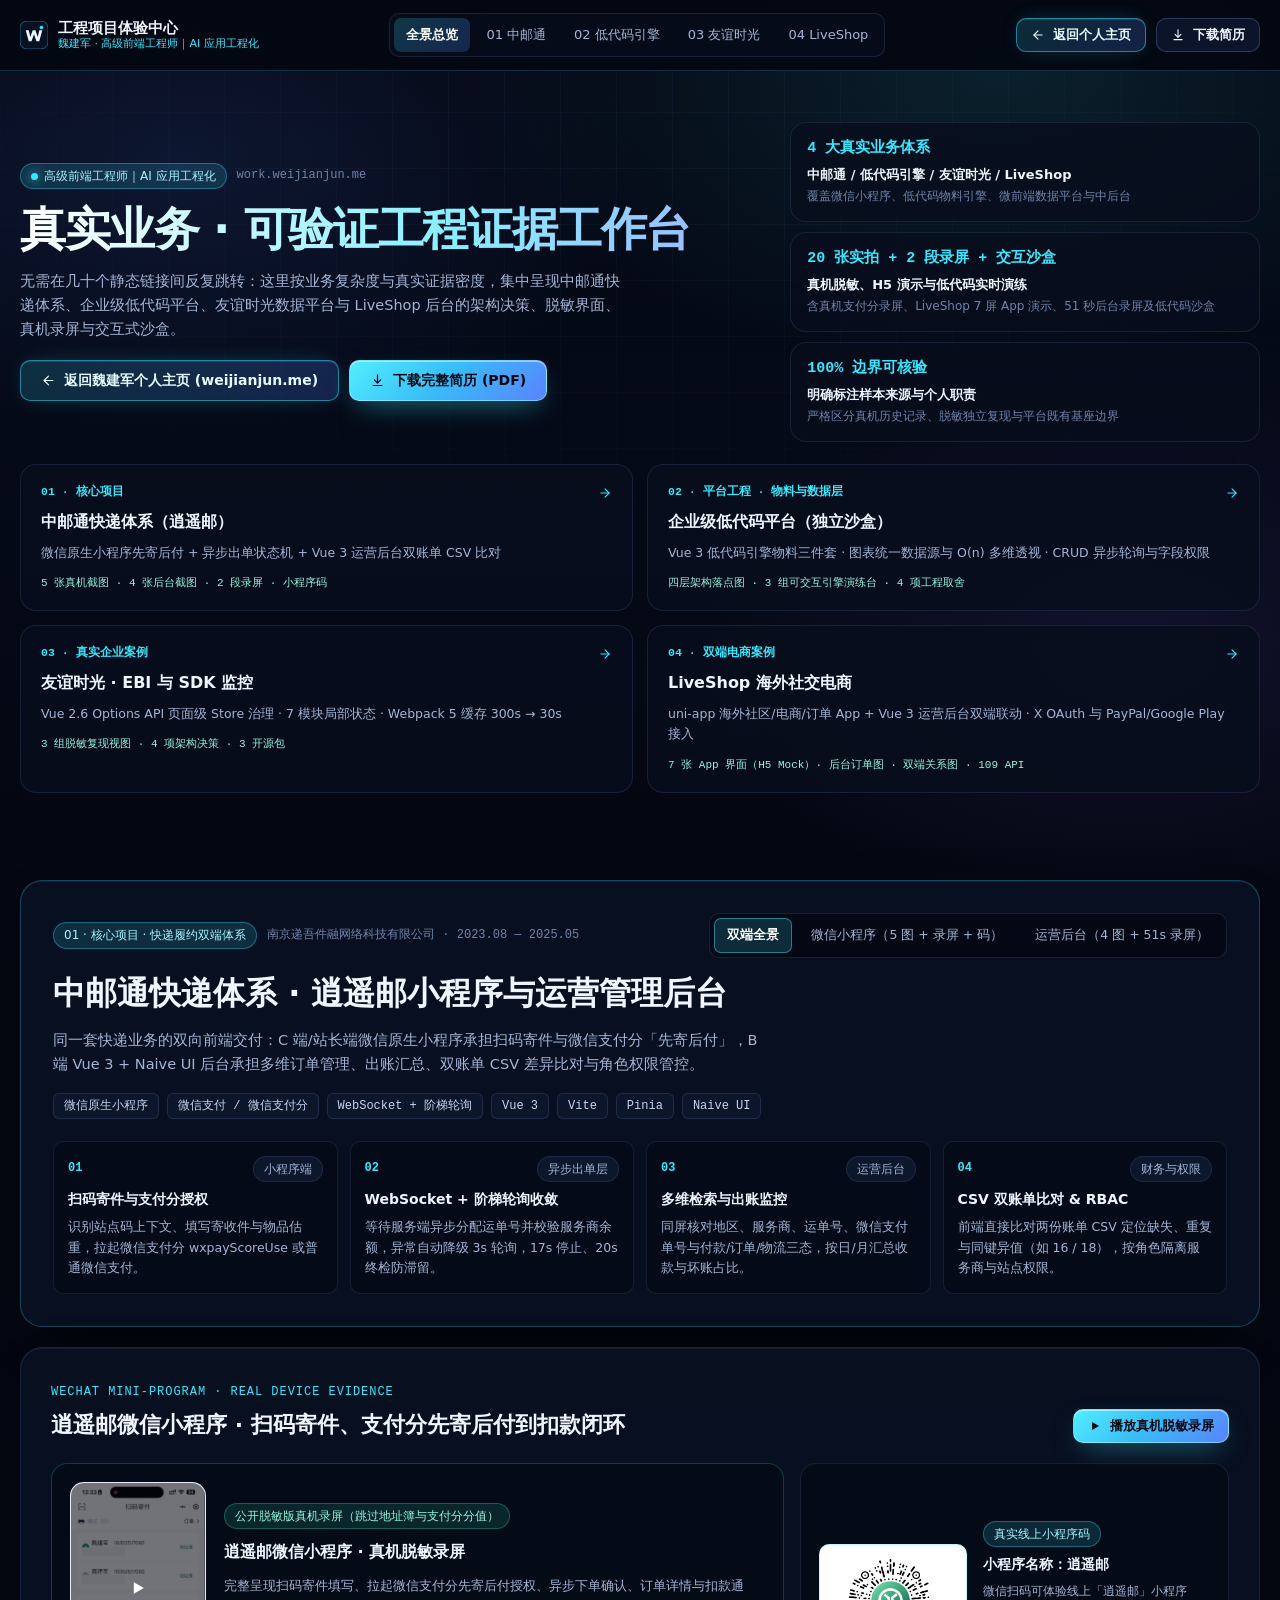
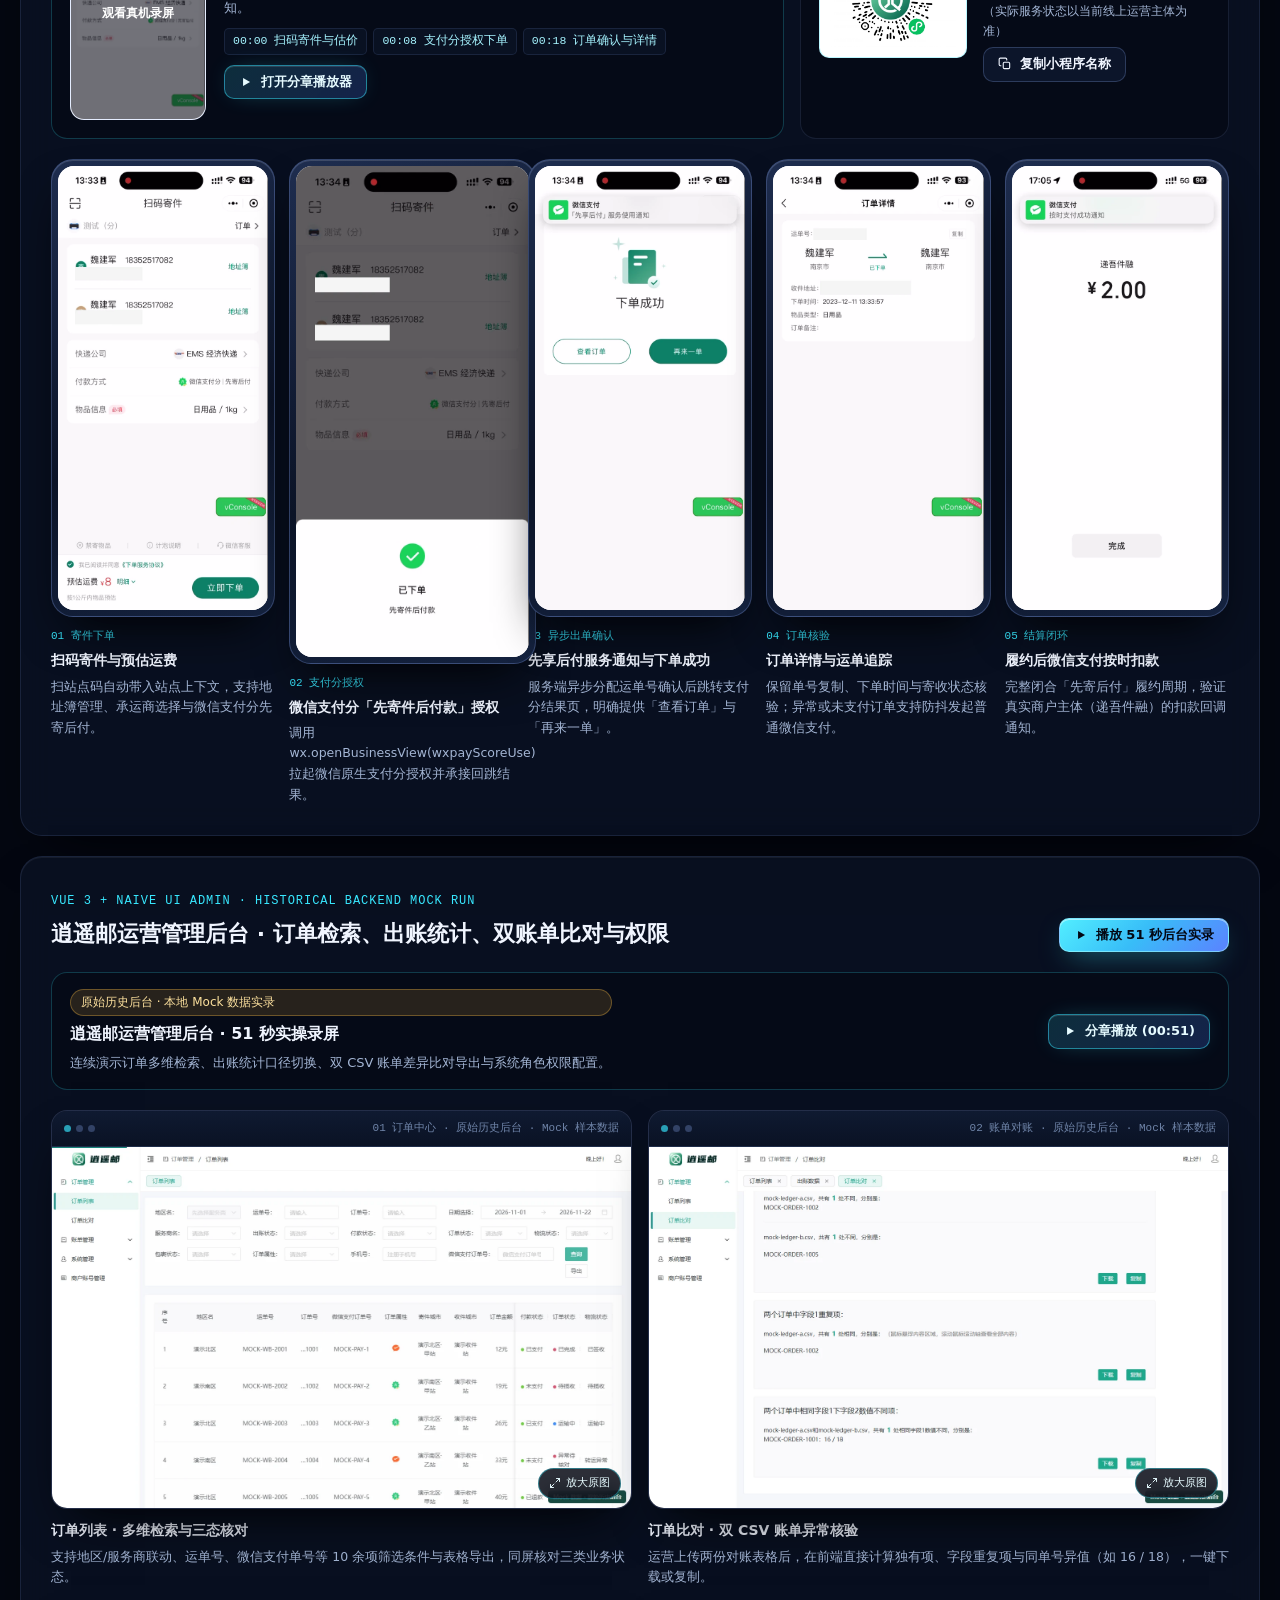
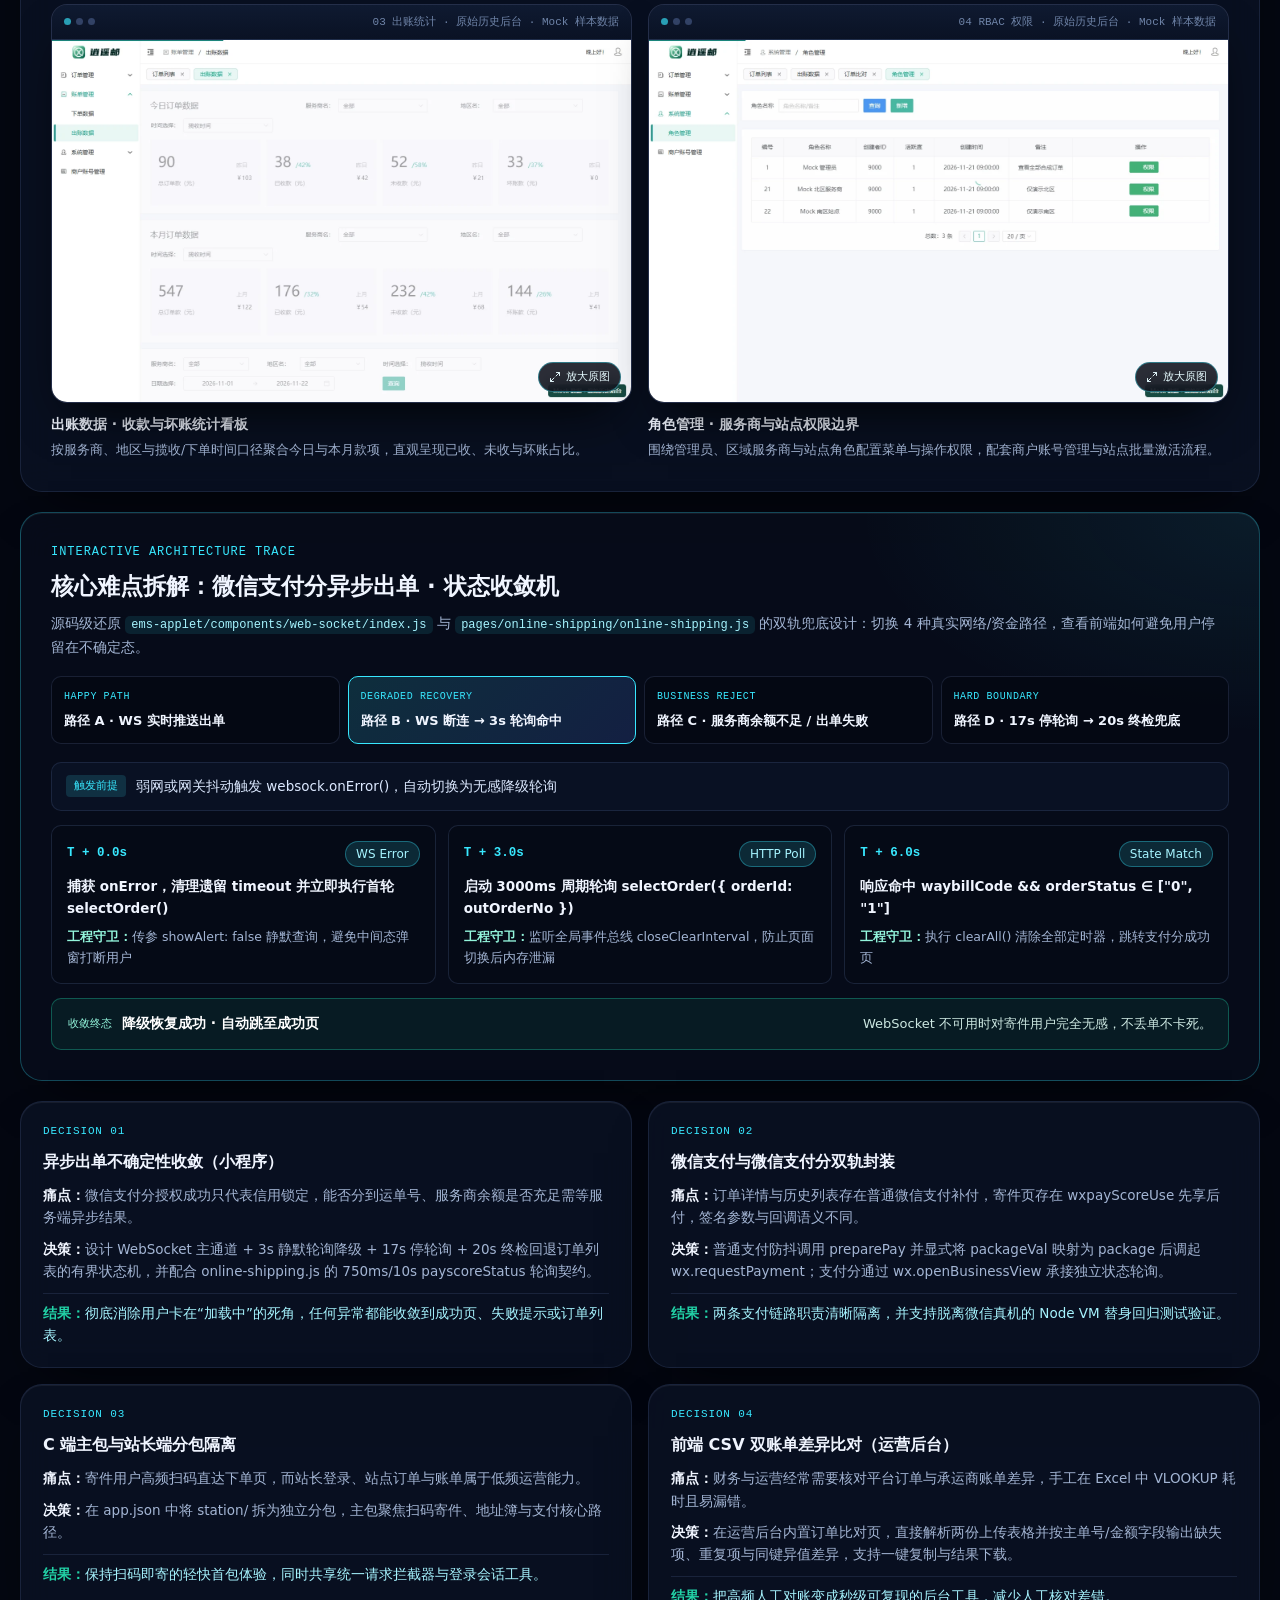
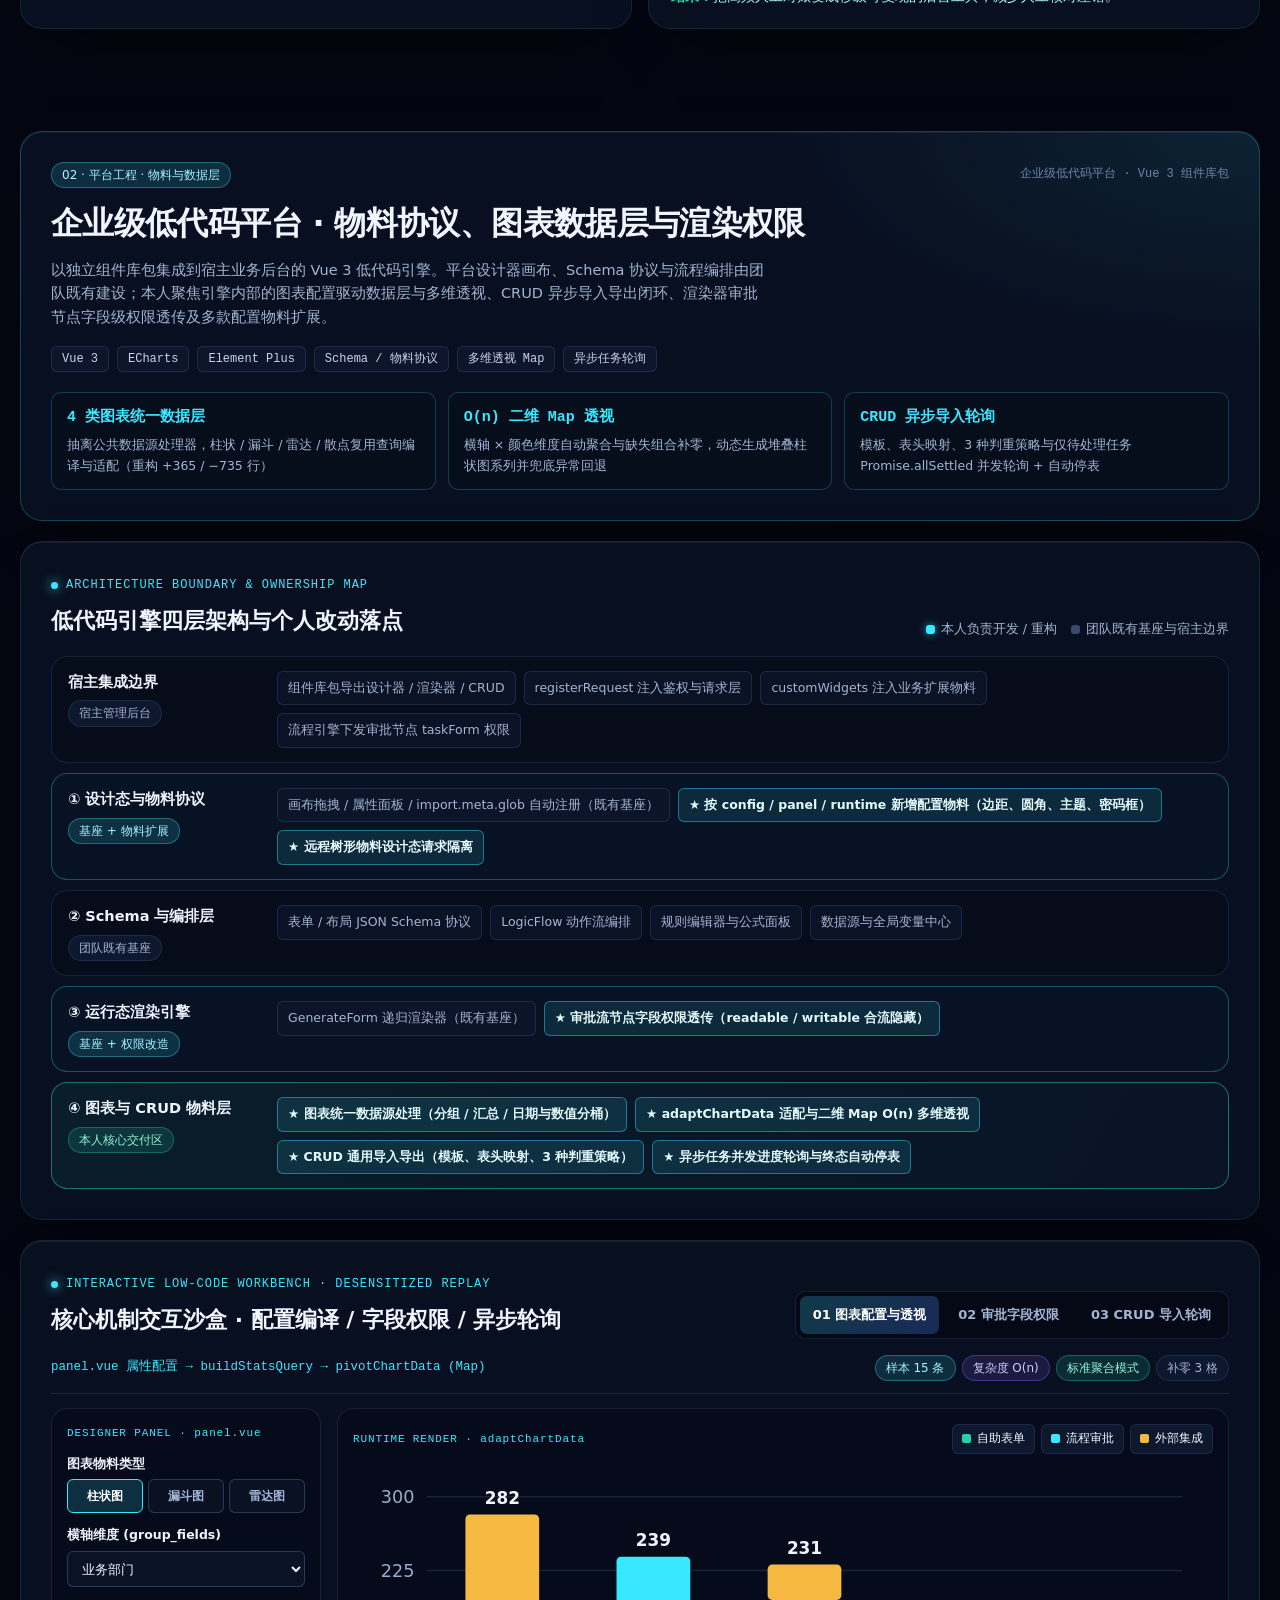
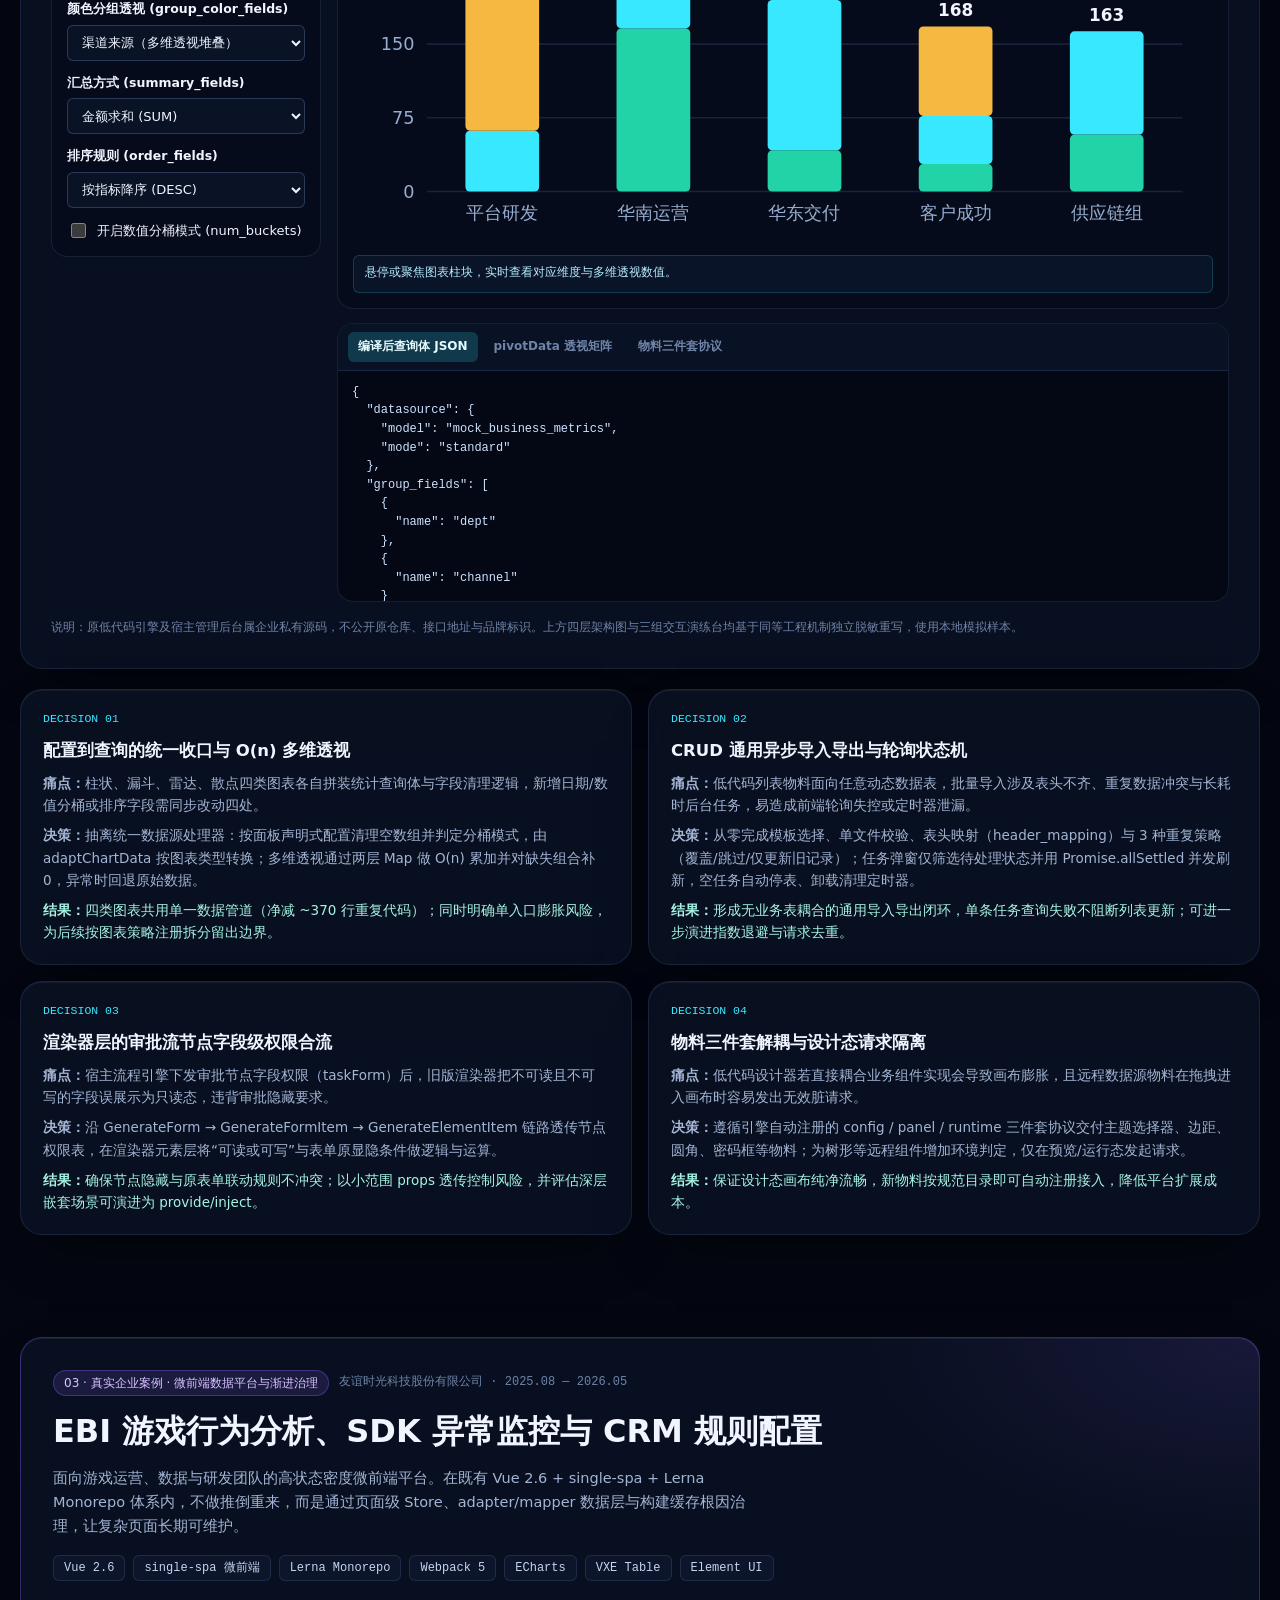
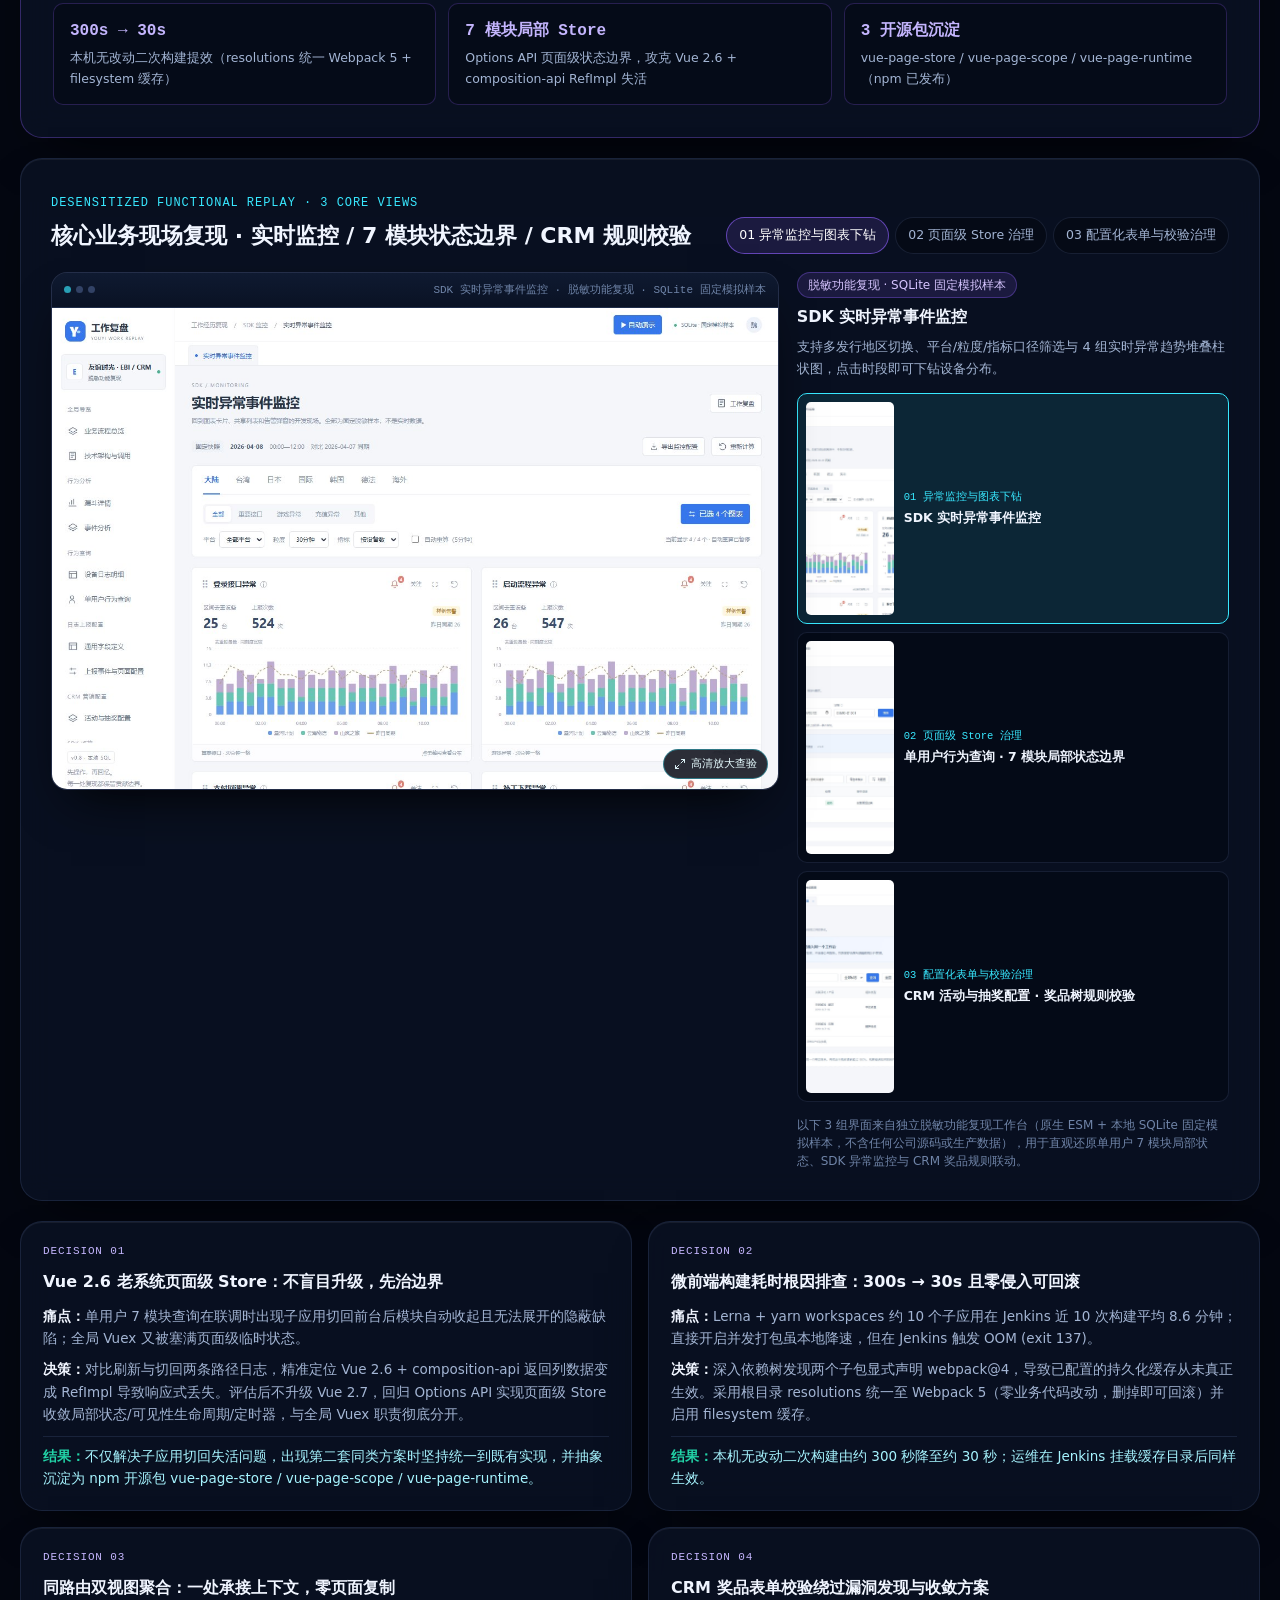
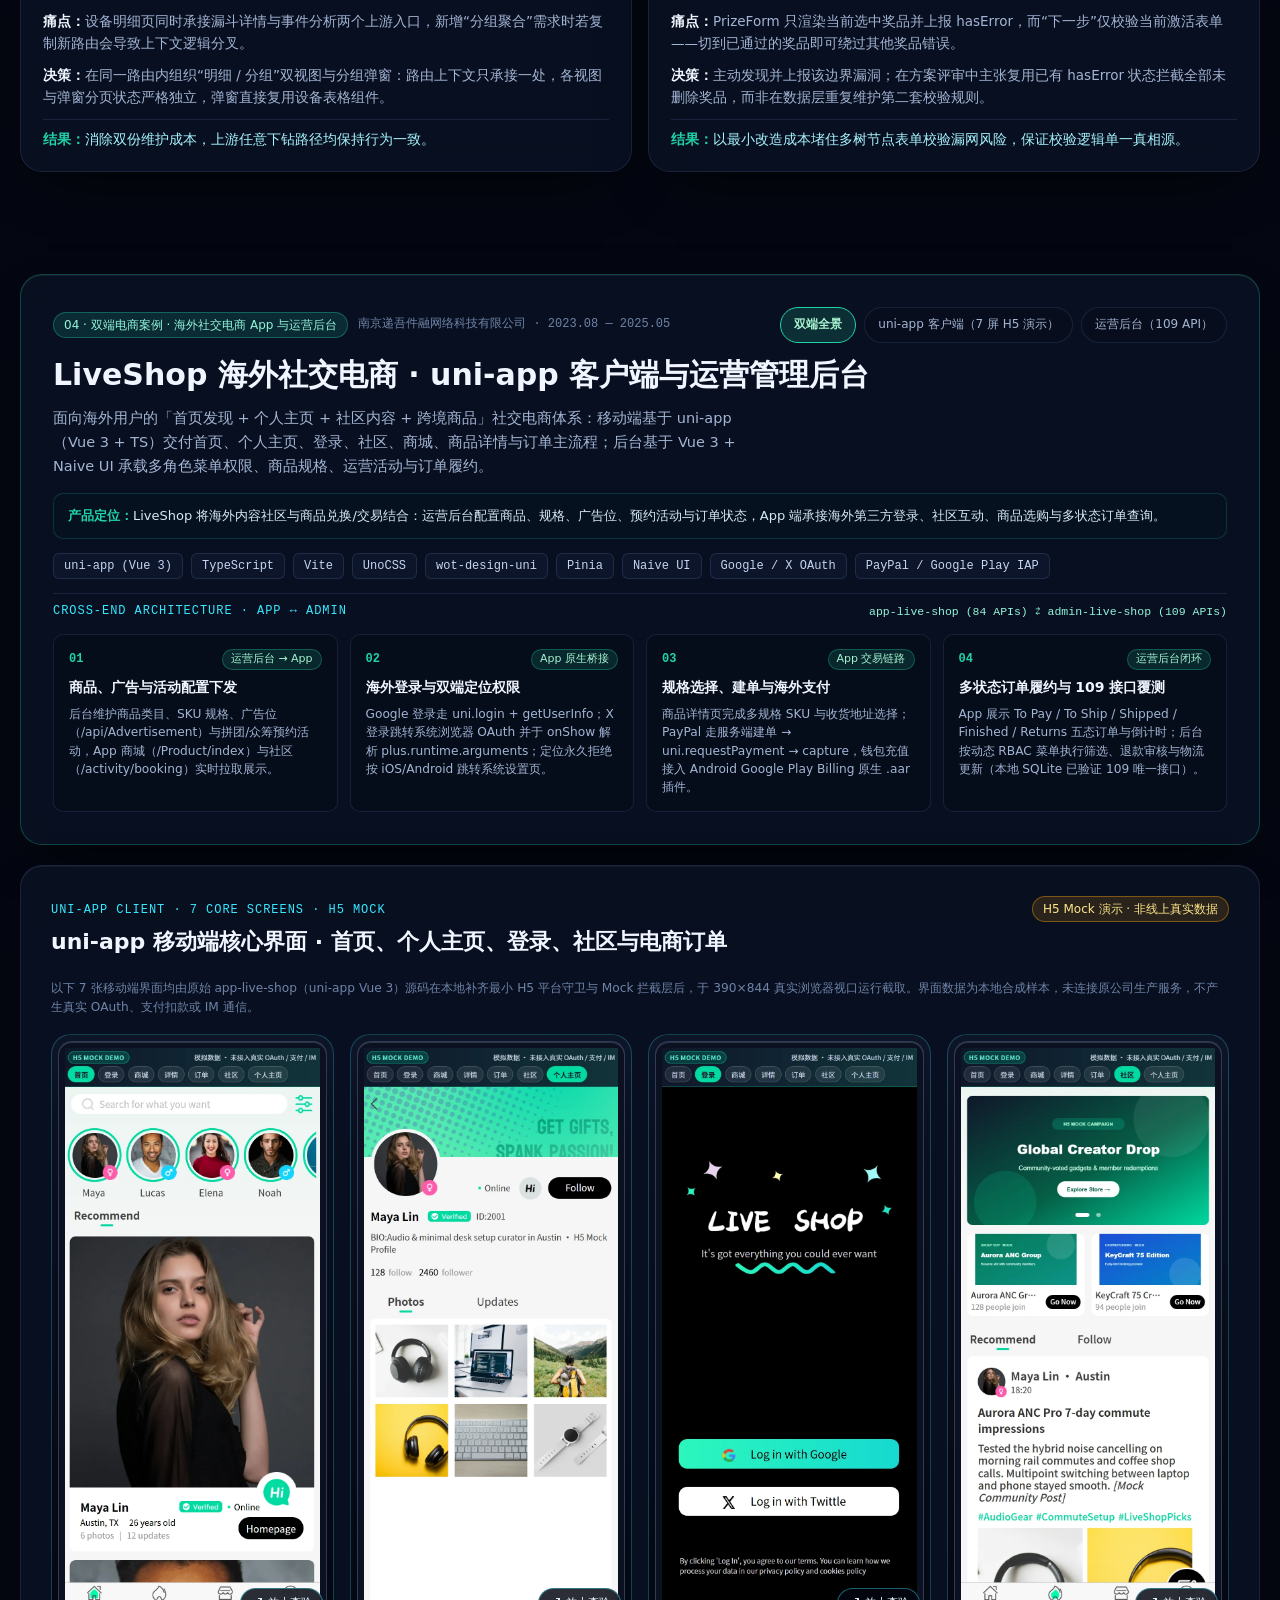
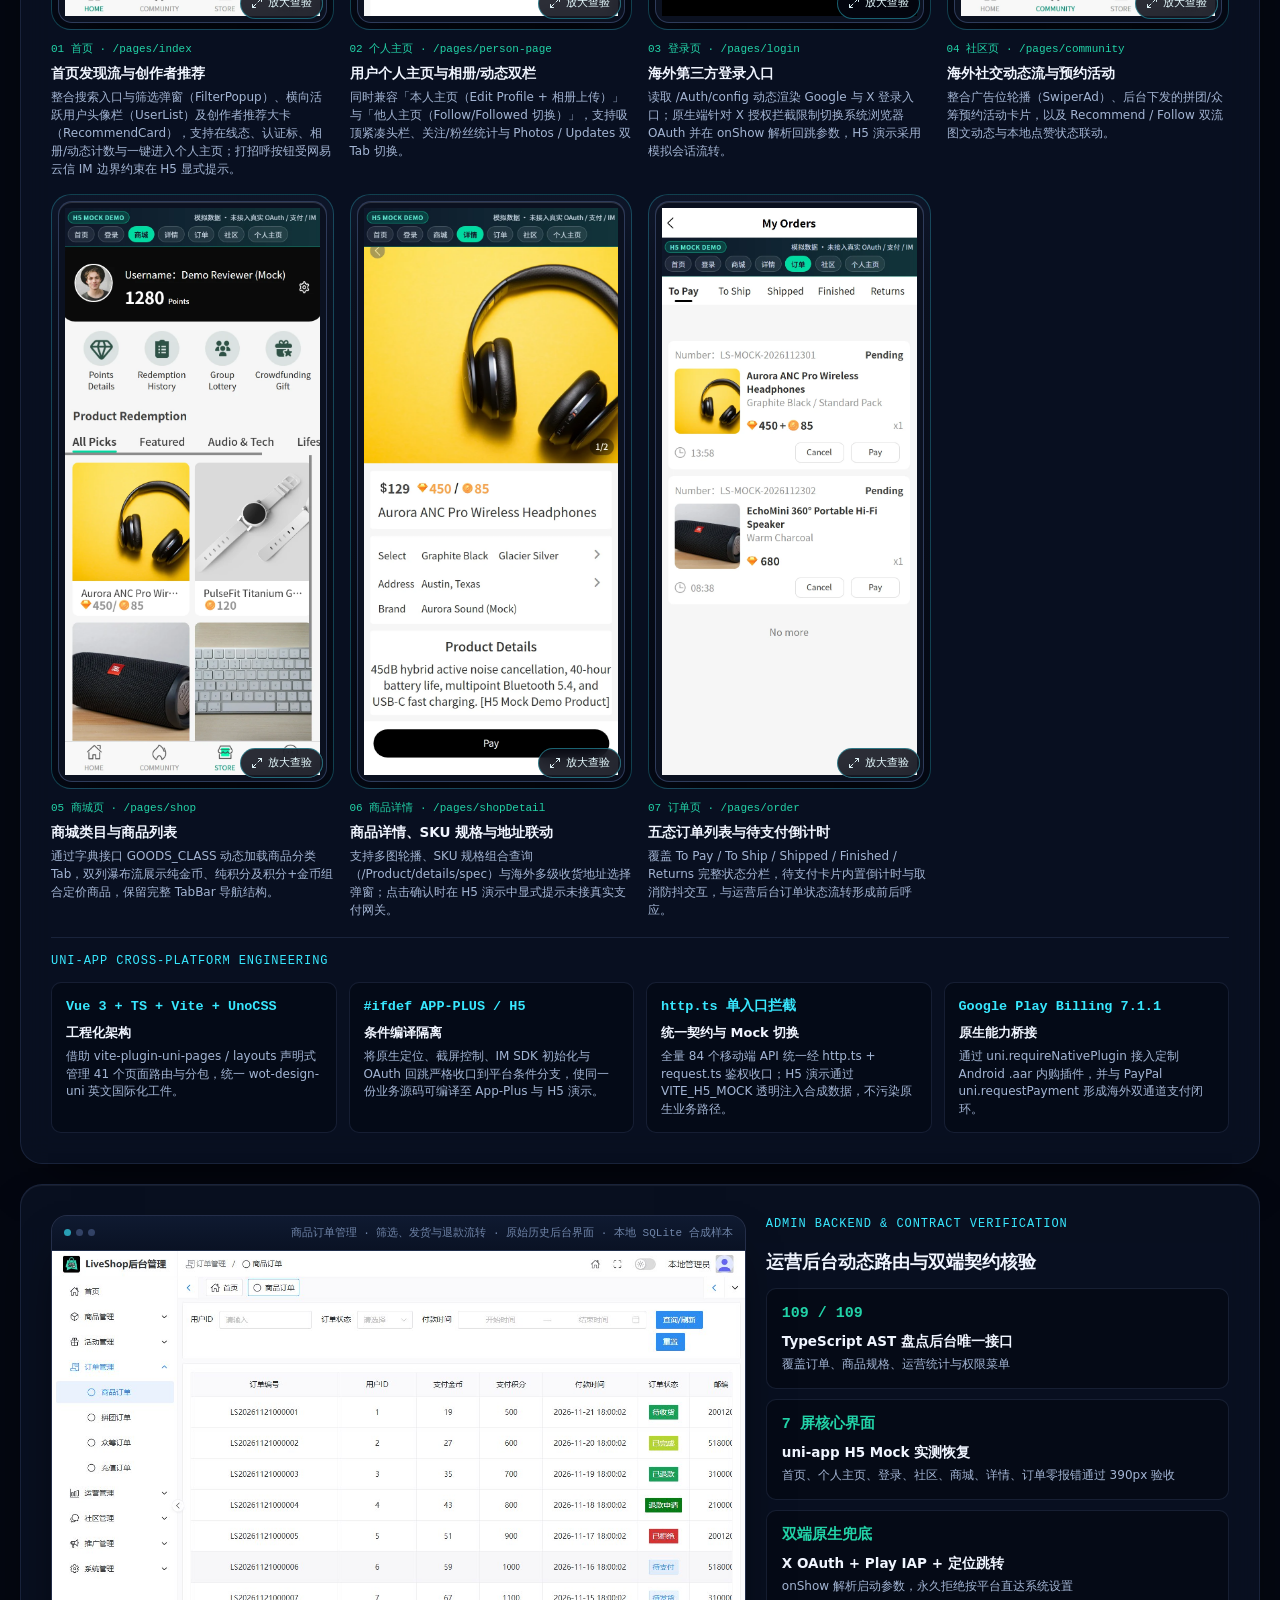
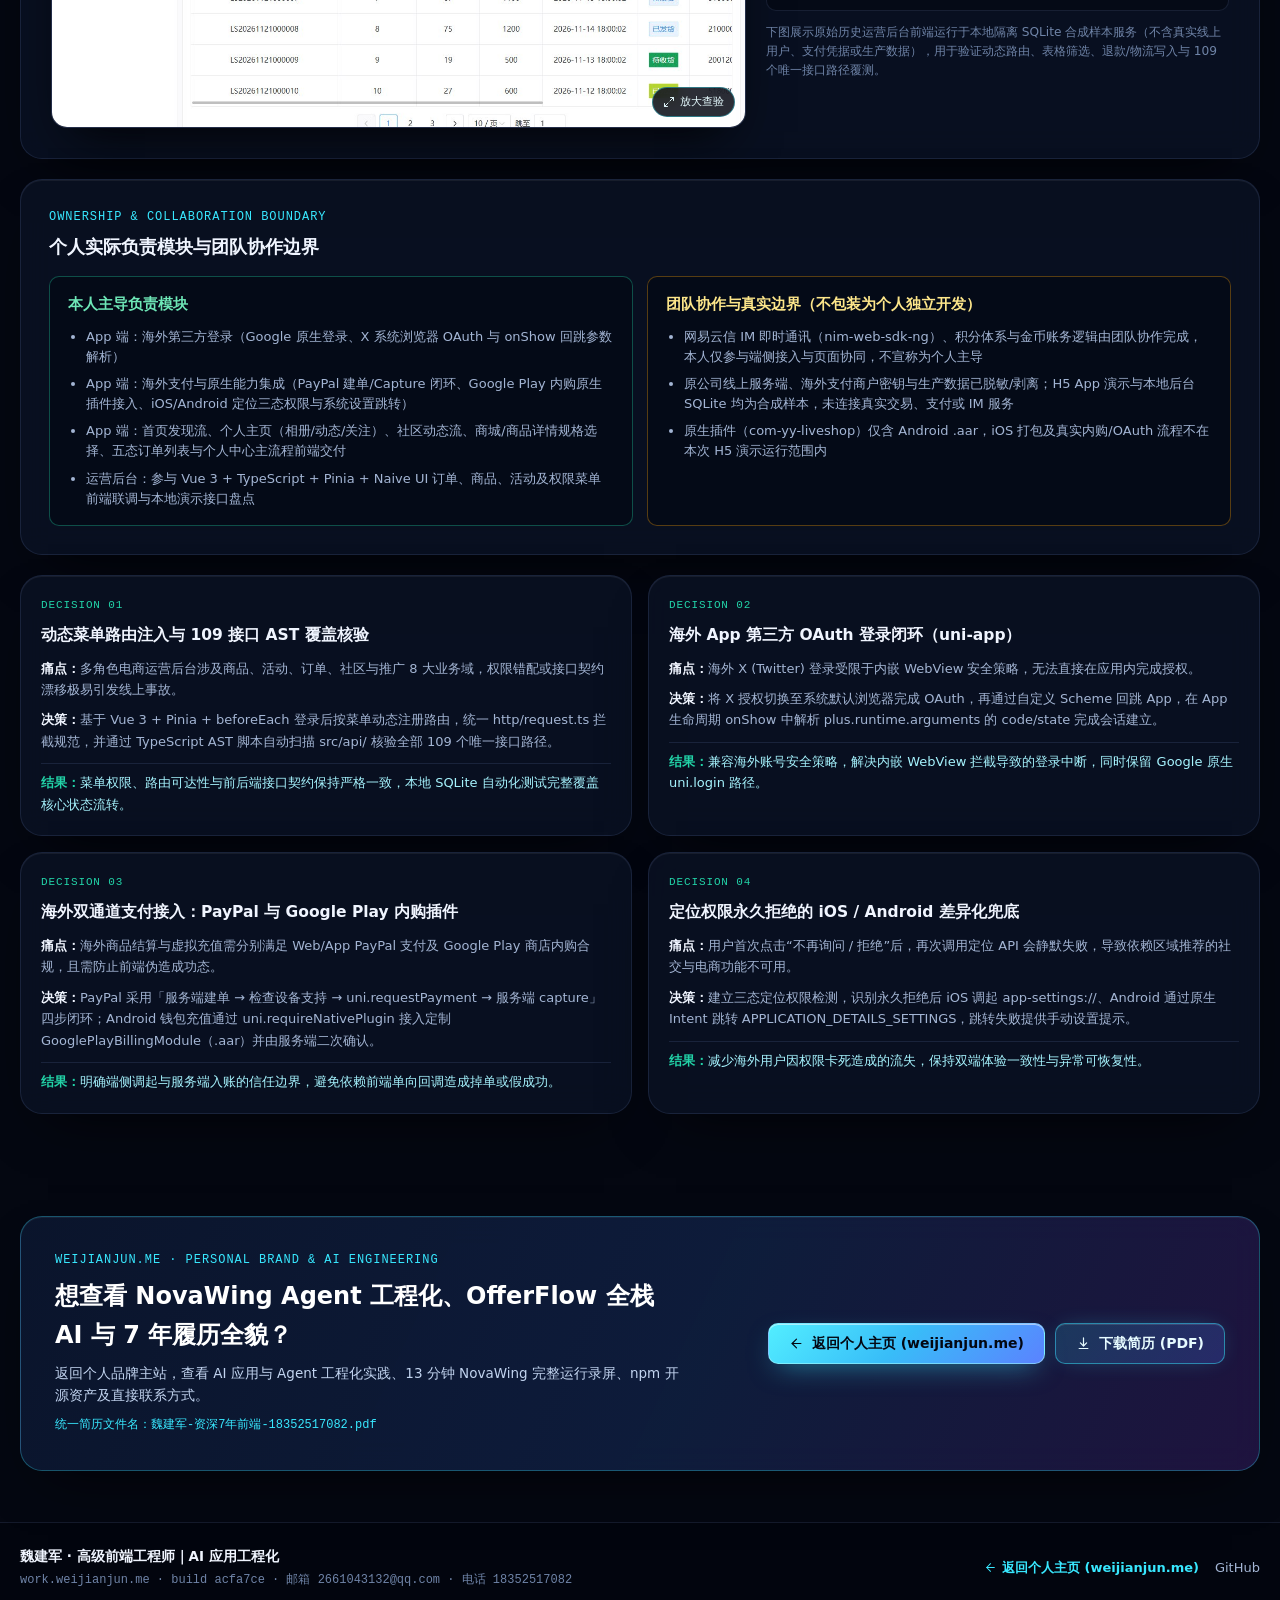
==== commit c0ae6bf0: "feat(lowcode): publish interactive low-code showcase (/projects/lowcode/) to work.weijianjun.me" ====
--- a/index.html
+++ b/index.html
@@ -1,29 +1,28 @@
-<!doctype html>
-<html lang="zh-CN">
-  <head>
-    <meta charset="UTF-8" />
-    <meta name="viewport" content="width=device-width, initial-scale=1.0" />
-    <meta name="theme-color" content="#040711" />
-    <meta
-      name="description"
-      content="魏建军 · 高级前端工程师｜AI 应用工程化。工程项目体验中心：中邮通快递体系双端证据、友谊时光 EBI 与 SDK 监控、LiveShop 海外社交电商真实技术决策与脱敏演示。"
-    />
-    <title>工程项目体验中心 · 魏建军｜高级前端工程师｜AI 应用工程化</title>
-    <link rel="icon" type="image/svg+xml" href="/favicon.svg" />
-    <script type="module" crossorigin src="/assets/index-uJxrk3VB.js"></script>
-    <link rel="stylesheet" crossorigin href="/assets/index-DDKkoWMr.css">
-  </head>
-  <body>
-    <div id="app"></div>
-    <noscript>
-      魏建军 · 高级前端工程师｜AI 应用工程化 · 工程项目体验中心。
-      <a href="https://weijianjun.me/">返回个人主页</a> ·
-      <a
-        href="/resume/%E9%AD%8F%E5%BB%BA%E5%86%9B-%E8%B5%84%E6%B7%B17%E5%B9%B4%E5%89%8D%E7%AB%AF-18352517082.pdf"
-        download="魏建军-资深7年前端-18352517082.pdf"
-        >下载完整简历</a
-      >。启用 JavaScript 可查看完整交互式工程证据。
-    </noscript>-
-  </body>
-</html>
+<!doctype html>
+<html lang="zh-CN">
+  <head>
+    <meta charset="UTF-8" />
+    <meta name="viewport" content="width=device-width, initial-scale=1.0" />
+    <meta name="theme-color" content="#040711" />
+    <meta
+      name="description"
+      content="魏建军 · 高级前端工程师｜AI 应用工程化。工程项目体验中心：中邮通快递体系双端证据、友谊时光 EBI 与 SDK 监控、LiveShop 海外社交电商真实技术决策与脱敏演示。"
+    />
+    <title>工程项目体验中心 · 魏建军｜高级前端工程师｜AI 应用工程化</title>
+    <link rel="icon" type="image/svg+xml" href="/favicon.svg" />
+    <script type="module" crossorigin src="/assets/index-COXfr7J5.js"></script>
+    <link rel="stylesheet" crossorigin href="/assets/index-BzzvVvJa.css">
+  </head>
+  <body>
+    <div id="app"></div>
+    <noscript>
+      魏建军 · 高级前端工程师｜AI 应用工程化 · 工程项目体验中心。
+      <a href="https://weijianjun.me/">返回个人主页</a> ·
+      <a
+        href="/resume/%E9%AD%8F%E5%BB%BA%E5%86%9B-%E8%B5%84%E6%B7%B17%E5%B9%B4%E5%89%8D%E7%AB%AF-18352517082.pdf"
+        download="魏建军-资深7年前端-18352517082.pdf"
+        >下载完整简历</a
+      >。启用 JavaScript 可查看完整交互式工程证据。
+    </noscript>
+  </body>
+</html>
--- a/assets/index-BzzvVvJa.css
+++ b/assets/index-BzzvVvJa.css
@@ -0,0 +1 @@
+:root{--bg-void: #040711;--bg-deep: #070d1b;--bg-surface: #0b1326;--bg-surface-elevated: #101b33;--bg-glass: rgba(11, 19, 38, .76);--bg-glass-strong: rgba(8, 14, 29, .9);--ink-primary: #f0f5ff;--ink-secondary: #a3b5d4;--ink-muted: #6f84a8;--ink-inverse: #040711;--cyan: #38e8ff;--cyan-soft: rgba(56, 232, 255, .14);--cyan-line: rgba(56, 232, 255, .42);--blue: #4f7cff;--blue-soft: rgba(79, 124, 255, .16);--violet: #8b5cf6;--violet-soft: rgba(139, 92, 246, .15);--emerald: #22d3a8;--emerald-soft: rgba(34, 211, 168, .14);--amber: #f5b942;--amber-soft: rgba(245, 185, 66, .14);--line-subtle: rgba(148, 179, 255, .12);--line-strong: rgba(148, 179, 255, .24);--specular: inset 0 1px 0 rgba(255, 255, 255, .06);--font-sans: "Inter", "PingFang SC", "Hiragino Sans GB", "Microsoft YaHei", "Noto Sans SC", system-ui, -apple-system, BlinkMacSystemFont, sans-serif;--font-mono: "JetBrains Mono", "Cascadia Mono", "SFMono-Regular", ui-monospace, Consolas, monospace;--radius-xs: 6px;--radius-sm: 10px;--radius-md: 16px;--radius-lg: 22px;--radius-pill: 999px;--container-max: 1240px;--nav-height: 70px;--ease-out: cubic-bezier(.22, 1, .36, 1)}*,*:before,*:after{box-sizing:border-box}html{scroll-behavior:smooth;color-scheme:dark;background-color:var(--bg-void);-webkit-text-size-adjust:100%}body{margin:0;min-height:100vh;font-family:var(--font-sans);font-size:15px;line-height:1.65;color:var(--ink-primary);background-color:var(--bg-void);overflow-x:clip;-webkit-font-smoothing:antialiased;-moz-osx-font-smoothing:grayscale}img,video,svg{display:block;max-width:100%}button,input,select,textarea{font:inherit;color:inherit}a{color:inherit;text-decoration:none}:focus-visible{outline:2px solid var(--cyan);outline-offset:3px;border-radius:var(--radius-xs)}.skip-link{position:fixed;top:-100px;left:16px;z-index:200;padding:10px 16px;border-radius:var(--radius-sm);background:var(--cyan);color:var(--ink-inverse);font-weight:600;transition:top .2s var(--ease-out)}.skip-link:focus{top:16px}.sr-only{position:absolute;width:1px;height:1px;padding:0;margin:-1px;overflow:hidden;clip:rect(0,0,0,0);white-space:nowrap;border:0}.space-shell{position:relative;min-height:100vh;isolation:isolate}.space-shell:before{content:"";position:fixed;inset:0;z-index:-2;pointer-events:none;background:radial-gradient(62% 48% at 78% 8%,rgba(56,232,255,.11),transparent 68%),radial-gradient(50% 42% at 14% 18%,rgba(79,124,255,.13),transparent 72%),radial-gradient(46% 42% at 88% 72%,rgba(139,92,246,.1),transparent 72%),linear-gradient(180deg,#040711,#050a18 48%,#040711)}.space-shell:after{content:"";position:fixed;inset:0;z-index:-1;pointer-events:none;background-image:linear-gradient(to right,rgba(130,170,255,.045) 1px,transparent 1px),linear-gradient(to bottom,rgba(130,170,255,.045) 1px,transparent 1px);background-size:56px 56px;mask-image:radial-gradient(ellipse 85% 65% at 50% 15%,#000 18%,transparent 82%);-webkit-mask-image:radial-gradient(ellipse 85% 65% at 50% 15%,#000 18%,transparent 82%)}.container{width:min(var(--container-max),calc(100% - 40px));margin-inline:auto}.section-block{position:relative;padding-block:clamp(56px,7vw,96px)}.section-block+.section-block:before{content:"";position:absolute;top:0;left:50%;transform:translate(-50%);width:min(var(--container-max),calc(100% - 40px));height:1px;background:linear-gradient(90deg,transparent,rgba(148,179,255,.18) 20%,rgba(56,232,255,.22) 50%,rgba(148,179,255,.18) 80%,transparent)}.eyebrow{display:inline-flex;align-items:center;gap:8px;font-family:var(--font-mono);font-size:12px;letter-spacing:.08em;text-transform:uppercase;color:var(--cyan)}.eyebrow-dot{width:7px;height:7px;border-radius:50%;background:var(--cyan);box-shadow:0 0 12px var(--cyan);flex-shrink:0}.section-header{display:grid;gap:12px;margin-bottom:clamp(28px,3.6vw,44px)}.section-header-split{display:flex;flex-wrap:wrap;align-items:flex-end;justify-content:space-between;gap:18px}.section-title{margin:0;font-size:clamp(26px,3.4vw,38px);line-height:1.18;letter-spacing:-.025em;font-weight:700;color:var(--ink-primary)}.section-lead{margin:0;max-width:66ch;font-size:15px;color:var(--ink-secondary)}.mono{font-family:var(--font-mono);font-variant-numeric:tabular-nums}.glass-panel{background:var(--bg-glass);border:1px solid var(--line-subtle);border-radius:var(--radius-lg);box-shadow:var(--specular),0 24px 56px -28px #000000d9;backdrop-filter:blur(16px);-webkit-backdrop-filter:blur(16px)}.glass-panel-interactive{transition:border-color .25s var(--ease-out),transform .25s var(--ease-out),box-shadow .25s var(--ease-out)}.glass-panel-interactive:hover{border-color:var(--cyan-line);box-shadow:var(--specular),0 26px 60px -24px #000000e6,0 0 0 1px #38e8ff1f}.badge{display:inline-flex;align-items:center;flex-wrap:wrap;gap:6px;max-width:100%;padding:4px 10px;border-radius:var(--radius-pill);font-size:12px;font-weight:500;line-height:1.35;border:1px solid var(--line-subtle);background:#101b33cc;color:var(--ink-secondary)}.badge-cyan{border-color:#38e8ff57;background:var(--cyan-soft);color:#a6f4ff}.badge-violet{border-color:#8b5cf65c;background:var(--violet-soft);color:#d6c5ff}.badge-emerald{border-color:#22d3a857;background:var(--emerald-soft);color:#93f5dc}.badge-amber{border-color:#f5b94257;background:var(--amber-soft);color:#fde19e}.tag-row{display:flex;flex-wrap:wrap;gap:8px}.tech-chip{display:inline-flex;align-items:center;padding:4px 10px;border-radius:var(--radius-xs);border:1px solid rgba(148,179,255,.14);background:#0f1930b8;color:#c5d5f2;font-family:var(--font-mono);font-size:12px;line-height:1.35}.btn{display:inline-flex;align-items:center;justify-content:center;gap:8px;padding:11px 20px;border-radius:var(--radius-sm);border:1px solid transparent;font-size:14px;font-weight:600;line-height:1.25;cursor:pointer;white-space:nowrap;transition:transform .2s var(--ease-out),background-color .2s var(--ease-out),border-color .2s var(--ease-out),box-shadow .2s var(--ease-out),color .2s var(--ease-out)}.btn:active{transform:translateY(1px)}.btn-sm{padding:8px 14px;font-size:13px}.btn-primary{background:linear-gradient(135deg,#52eeff,#38bdf8 48%,#5b82ff);color:#030712;border-color:#a5f3fc8c;box-shadow:0 10px 28px -10px #38e8ff8c,inset 0 1px #ffffff80}.btn-primary:hover{transform:translateY(-1px);box-shadow:0 14px 34px -10px #38e8ffb3,inset 0 1px #ffffffa6}.btn-portal{background:linear-gradient(135deg,#38e8ff29,#4f7cff38);border-color:#38e8ff7a;color:#e6fbff;box-shadow:inset 0 1px #ffffff1f,0 0 24px -10px #38e8ff73}.btn-portal:hover{transform:translateY(-1px);background:linear-gradient(135deg,#38e8ff42,#4f7cff57);border-color:var(--cyan);color:#fff}.btn-ghost{background:#101b33b8;border-color:var(--line-strong);color:var(--ink-primary)}.btn-ghost:hover{background:#182747e0;border-color:#94b3ff73}.btn-link{padding:6px 2px;background:transparent;color:var(--cyan);font-weight:500}.btn-link:hover{color:#a6f4ff}.optical-frame{position:relative;border-radius:var(--radius-md);border:1px solid rgba(148,179,255,.2);background:#070d1b;overflow:hidden;box-shadow:0 24px 48px -20px #000000e6,inset 0 1px #ffffff14}.optical-frame-bar{display:flex;align-items:center;justify-content:space-between;gap:10px;padding:8px 12px;background:linear-gradient(180deg,#0f1a31,#0a1224);border-bottom:1px solid rgba(148,179,255,.12)}.optical-dots{display:inline-flex;align-items:center;gap:5px;flex-shrink:0}.optical-dots span{width:7px;height:7px;border-radius:50%;background:#94b3ff47}.optical-dots span:first-child{background:#38e8ffa6}.optical-bar-label{font-family:var(--font-mono);font-size:11px;color:var(--ink-muted);overflow:hidden;text-overflow:ellipsis;white-space:nowrap}.optical-media-btn{display:block;width:100%;padding:0;border:0;background:#070d1b;cursor:zoom-in;position:relative;text-align:left}.optical-media-btn img{width:100%;height:auto;display:block;transition:transform .35s var(--ease-out)}.optical-media-btn:hover img{transform:scale(1.015)}.optical-zoom-hint{position:absolute;right:10px;bottom:10px;display:inline-flex;align-items:center;gap:5px;padding:5px 10px;border-radius:var(--radius-pill);background:#040711d6;border:1px solid rgba(56,232,255,.4);color:#e6fbff;font-size:11px;font-weight:500;-webkit-backdrop-filter:blur(8px);backdrop-filter:blur(8px)}.phone-bezel{position:relative;border-radius:22px;padding:6px;background:linear-gradient(160deg,#1e2d4f,#0b1326 60%,#152340);border:1px solid rgba(148,179,255,.26);box-shadow:0 24px 48px -18px #000000eb,inset 0 1px #ffffff24}.phone-bezel-screen{display:block;width:100%;padding:0;border:0;border-radius:16px;overflow:hidden;background:#fff;cursor:zoom-in}.phone-bezel-screen img{width:100%;height:auto;display:block}[data-reveal]{opacity:1;transform:translateY(0);transition:opacity .45s var(--ease-out),transform .45s var(--ease-out)}@media(max-width:768px){.container{width:min(var(--container-max),calc(100% - 28px))}}@media(max-width:480px){.btn{white-space:normal;text-align:center}.glass-panel,.optical-frame,.case-stack>*,.work-hero-stack>*{min-width:0}p,li,.mono{overflow-wrap:anywhere}}@media(prefers-reduced-motion:reduce){html{scroll-behavior:auto}*,*:before,*:after{animation-duration:.01ms!important;animation-iteration-count:1!important;transition-duration:.01ms!important}[data-reveal]{opacity:1;transform:none}}.app-icon[data-v-53e2d201]{flex-shrink:0}.work-nav[data-v-1ca7ae40]{position:sticky;top:0;z-index:80;border-bottom:1px solid rgba(56,232,255,.18);background:#040711e6;backdrop-filter:blur(18px);-webkit-backdrop-filter:blur(18px)}.work-nav-inner[data-v-1ca7ae40]{min-height:var(--nav-height);display:flex;align-items:center;justify-content:space-between;gap:14px}.work-brand[data-v-1ca7ae40]{display:inline-flex;align-items:center;gap:10px;min-width:0}.brand-mark[data-v-1ca7ae40]{flex-shrink:0;display:inline-flex}.brand-copy[data-v-1ca7ae40]{display:grid;line-height:1.2;min-width:0}.brand-title[data-v-1ca7ae40]{font-size:14.5px;font-weight:700;color:var(--ink-primary)}.brand-sub[data-v-1ca7ae40]{font-size:11px;color:var(--cyan);white-space:nowrap;overflow:hidden;text-overflow:ellipsis}.work-tabs[data-v-1ca7ae40]{display:flex;align-items:center;gap:4px;padding:4px;border-radius:var(--radius-sm);border:1px solid rgba(148,179,255,.14);background:#070d1bd9}.work-tab[data-v-1ca7ae40]{padding:6px 12px;border-radius:7px;font-size:13px;font-weight:500;color:var(--ink-secondary);transition:background-color .2s var(--ease-out),color .2s var(--ease-out)}.work-tab[data-v-1ca7ae40]:hover{color:var(--ink-primary)}.work-tab.is-active[data-v-1ca7ae40]{background:linear-gradient(135deg,#38e8ff33,#4f7cff3d);color:#fff;font-weight:600}.work-nav-actions[data-v-1ca7ae40]{display:flex;align-items:center;gap:10px;flex-shrink:0}.work-menu-btn[data-v-1ca7ae40]{display:none;width:38px;height:38px;align-items:center;justify-content:center;border-radius:var(--radius-sm);border:1px solid var(--line-strong);background:#101b33cc;color:var(--ink-primary);cursor:pointer}.work-drawer[data-v-1ca7ae40]{border-top:1px solid var(--line-subtle);background:#050915fa;padding-block:16px 22px}.work-drawer-inner[data-v-1ca7ae40]{display:grid;gap:14px}.drawer-role[data-v-1ca7ae40]{margin:0;font-size:12px;color:var(--cyan)}.drawer-tabs[data-v-1ca7ae40]{display:grid;gap:6px}.drawer-tab[data-v-1ca7ae40]{display:flex;align-items:center;justify-content:space-between;padding:11px 12px;border-radius:var(--radius-sm);border:1px solid rgba(148,179,255,.1);background:#101b3380;color:var(--ink-primary);font-size:14px}.drawer-tab.is-active[data-v-1ca7ae40]{border-color:var(--cyan);background:#38e8ff24}.drawer-actions[data-v-1ca7ae40]{display:grid;gap:10px}@media(max-width:1120px){.work-tabs[data-v-1ca7ae40]{display:none}.work-menu-btn[data-v-1ca7ae40]{display:inline-flex}}@media(max-width:720px){.brand-sub[data-v-1ca7ae40],.work-resume-desktop[data-v-1ca7ae40]{display:none}.return-home-cta[data-v-1ca7ae40]{padding:8px 11px;font-size:12.5px}}.simulator-box[data-v-e65db4a7]{padding:clamp(20px,2.6vw,30px);display:grid;gap:18px;border-color:#38e8ff47;background:radial-gradient(50% 60% at 100% 0%,rgba(56,232,255,.08),transparent 65%),#070d1be0}.sim-heading[data-v-e65db4a7]{display:grid;gap:6px}.sim-title[data-v-e65db4a7]{margin:0;font-size:clamp(18px,2.1vw,23px);color:var(--ink-primary)}.sim-desc[data-v-e65db4a7]{margin:0;font-size:13.5px;color:var(--ink-secondary)}.inline-code[data-v-e65db4a7]{padding:2px 6px;border-radius:5px;background:#38e8ff1a;color:#a6f4ff;font-size:12px;overflow-wrap:anywhere;word-break:break-word}.sim-tabs[data-v-e65db4a7]{display:grid;grid-template-columns:repeat(4,minmax(0,1fr));gap:8px}.sim-tab[data-v-e65db4a7]{display:grid;gap:4px;padding:12px;border-radius:var(--radius-sm);border:1px solid rgba(148,179,255,.14);background:#040813c7;text-align:left;cursor:pointer;transition:border-color .2s var(--ease-out),background-color .2s var(--ease-out)}.sim-tab[data-v-e65db4a7]:hover{border-color:#38e8ff5c}.sim-tab.is-active[data-v-e65db4a7]{border-color:var(--cyan);background:linear-gradient(135deg,#38e8ff29,#4f7cff2e)}.sim-tab-badge[data-v-e65db4a7]{font-size:10px;color:var(--cyan);letter-spacing:.06em}.sim-tab-label[data-v-e65db4a7]{font-size:13px;font-weight:600;color:var(--ink-primary)}.sim-stage[data-v-e65db4a7]{display:grid;gap:14px}.sim-trigger[data-v-e65db4a7]{display:flex;flex-wrap:wrap;align-items:center;gap:10px;padding:12px 14px;border-radius:var(--radius-sm);background:#0b1326d9;border:1px solid var(--line-subtle)}.trigger-tag[data-v-e65db4a7]{font-size:11px;color:var(--cyan);padding:2px 8px;border-radius:4px;background:var(--cyan-soft)}.trigger-text[data-v-e65db4a7]{margin:0;font-size:13.5px;color:#dce9ff}.sim-timeline[data-v-e65db4a7]{margin:0;padding:0;list-style:none;display:grid;grid-template-columns:repeat(auto-fit,minmax(min(230px,100%),1fr));gap:12px}.sim-step[data-v-e65db4a7]{padding:15px;border-radius:var(--radius-sm);border:1px solid rgba(148,179,255,.15);background:#050a16d1;display:grid;gap:8px;align-content:start}.step-head[data-v-e65db4a7]{display:flex;align-items:center;justify-content:space-between;gap:8px}.step-time[data-v-e65db4a7]{font-size:12.5px;font-weight:700;color:var(--cyan)}.step-action[data-v-e65db4a7]{margin:0;font-size:13.5px;font-weight:600;color:var(--ink-primary)}.step-guard[data-v-e65db4a7]{margin:0;font-size:12.5px;color:var(--ink-secondary)}.guard-prefix[data-v-e65db4a7]{color:#93f5dc;font-weight:600}.sim-outcome[data-v-e65db4a7]{display:flex;flex-wrap:wrap;align-items:center;justify-content:space-between;gap:12px;padding:13px 16px;border-radius:var(--radius-sm);border:1px solid rgba(34,211,168,.34);background:#22d3a814}.outcome-pill[data-v-e65db4a7]{display:flex;flex-wrap:wrap;align-items:center;gap:10px}.outcome-kicker[data-v-e65db4a7]{font-size:11px;color:#93f5dc}.outcome-val[data-v-e65db4a7]{font-size:14px;font-weight:700;color:#fff}.outcome-ux[data-v-e65db4a7]{margin:0;font-size:13px;color:#cde8e2}@media(max-width:960px){.sim-tabs[data-v-e65db4a7]{grid-template-columns:repeat(2,minmax(0,1fr))}}@media(max-width:560px){.sim-tabs[data-v-e65db4a7]{grid-template-columns:1fr}}.case-section[data-v-8dc1fa9a]{padding-block:clamp(28px,4vw,52px)}.case-stack[data-v-8dc1fa9a]{display:grid;gap:20px}.case-header[data-v-8dc1fa9a]{padding:clamp(22px,3vw,32px);display:grid;gap:16px;border-color:#38e8ff42}.case-header-top[data-v-8dc1fa9a]{display:flex;flex-wrap:wrap;align-items:center;justify-content:space-between;gap:12px}.case-badges[data-v-8dc1fa9a]{display:flex;flex-wrap:wrap;align-items:center;gap:10px}.case-period[data-v-8dc1fa9a]{font-size:12px;color:var(--ink-muted)}.subview-switch[data-v-8dc1fa9a]{display:flex;flex-wrap:wrap;gap:6px;padding:4px;border-radius:var(--radius-sm);border:1px solid rgba(148,179,255,.14);background:#040813cc}.subview-btn[data-v-8dc1fa9a]{padding:6px 12px;border:1px solid transparent;border-radius:7px;background:transparent;color:var(--ink-secondary);font-size:12.5px;font-weight:500;cursor:pointer}.subview-btn.is-active[data-v-8dc1fa9a]{border-color:#38e8ff73;background:#38e8ff29;color:#fff;font-weight:600}.case-title[data-v-8dc1fa9a]{margin:0;font-size:clamp(22px,2.8vw,32px);line-height:1.22;color:var(--ink-primary)}.case-subtitle[data-v-8dc1fa9a]{margin:0;font-size:14.5px;color:var(--ink-secondary);max-width:78ch}.lifecycle-grid[data-v-8dc1fa9a]{display:grid;grid-template-columns:repeat(4,minmax(0,1fr));gap:12px;padding-top:6px}.lifecycle-node[data-v-8dc1fa9a]{padding:14px;border-radius:var(--radius-sm);border:1px solid var(--line-subtle);background:#050a16c7;display:grid;gap:6px;align-content:start}.lifecycle-top[data-v-8dc1fa9a]{display:flex;align-items:center;justify-content:space-between;gap:8px}.lifecycle-step[data-v-8dc1fa9a]{font-size:12px;font-weight:700;color:var(--cyan)}.lifecycle-title[data-v-8dc1fa9a]{margin:0;font-size:14px;color:var(--ink-primary)}.lifecycle-detail[data-v-8dc1fa9a]{margin:0;font-size:12.5px;color:var(--ink-secondary)}.evidence-panel[data-v-8dc1fa9a]{padding:clamp(20px,2.6vw,30px);display:grid;gap:20px}.panel-header[data-v-8dc1fa9a]{display:flex;flex-wrap:wrap;align-items:flex-end;justify-content:space-between;gap:14px}.panel-title[data-v-8dc1fa9a]{margin:4px 0 0;font-size:clamp(18px,2.1vw,22px);color:var(--ink-primary)}.mini-spotlight[data-v-8dc1fa9a]{display:grid;grid-template-columns:minmax(0,1.45fr) minmax(0,.85fr);gap:16px}.video-trigger-card[data-v-8dc1fa9a]{display:grid;grid-template-columns:136px minmax(0,1fr);gap:18px;padding:18px;border-radius:var(--radius-md);border:1px solid rgba(56,232,255,.22);background:#050a16d1;align-items:center}.video-thumb[data-v-8dc1fa9a]{position:relative;width:136px;height:238px;border-radius:14px;overflow:hidden;border:1px solid rgba(148,179,255,.24);background:#fff}.video-thumb img[data-v-8dc1fa9a]{width:100%;height:100%;object-fit:cover;object-position:top}.play-overlay-btn[data-v-8dc1fa9a]{position:absolute;inset:0;display:flex;flex-direction:column;align-items:center;justify-content:center;gap:6px;border:0;background:#0407118f;color:#fff;font-size:12px;font-weight:600;cursor:pointer;transition:background-color .2s var(--ease-out)}.play-overlay-btn[data-v-8dc1fa9a]:hover{background:#04071161}.video-info[data-v-8dc1fa9a]{display:grid;gap:10px;justify-items:start}.video-title[data-v-8dc1fa9a]{margin:0;font-size:16px;color:var(--ink-primary)}.video-desc[data-v-8dc1fa9a]{margin:0;font-size:13px;color:var(--ink-secondary)}.chapter-pills[data-v-8dc1fa9a]{display:flex;flex-wrap:wrap;gap:6px}.chapter-pill[data-v-8dc1fa9a]{padding:3px 8px;border-radius:5px;border:1px solid var(--line-subtle);background:#0b1326cc;font-size:11.5px;color:#a6f4ff}.qr-card[data-v-8dc1fa9a]{display:flex;align-items:center;gap:16px;padding:18px;border-radius:var(--radius-md);border:1px solid var(--line-subtle);background:#050a16d1}.qr-img-btn[data-v-8dc1fa9a]{flex-shrink:0;width:148px;padding:10px;border-radius:var(--radius-sm);border:1px solid rgba(56,232,255,.34);background:#fff;cursor:zoom-in;display:flex;align-items:center;justify-content:center}.qr-img-btn img[data-v-8dc1fa9a]{width:100%;height:auto;display:block}.qr-meta[data-v-8dc1fa9a]{display:grid;gap:6px;justify-items:start}.qr-name[data-v-8dc1fa9a]{margin:0;font-size:14px;font-weight:700;color:var(--ink-primary)}.qr-caption[data-v-8dc1fa9a]{margin:0;font-size:12px;color:var(--ink-secondary)}.phone-strip[data-v-8dc1fa9a]{display:grid;grid-template-columns:repeat(5,minmax(0,1fr));gap:14px}.phone-shot-card[data-v-8dc1fa9a]{display:grid;gap:10px;align-content:start}.phone-shot-card img[data-v-8dc1fa9a]{aspect-ratio:9 / 19;object-fit:cover;object-position:top}.admin-video-banner[data-v-8dc1fa9a]{display:flex;flex-wrap:wrap;align-items:center;justify-content:space-between;gap:14px;padding:16px 18px;border-radius:var(--radius-md);border:1px solid rgba(56,232,255,.22);background:#050a16d1}.admin-video-info[data-v-8dc1fa9a]{display:grid;gap:5px;max-width:72ch}.admin-grid[data-v-8dc1fa9a]{display:grid;grid-template-columns:repeat(2,minmax(0,1fr));gap:16px}.desktop-shot-card[data-v-8dc1fa9a]{display:grid;gap:10px;align-content:start}.desktop-shot-card img[data-v-8dc1fa9a]{aspect-ratio:16 / 10;object-fit:cover;object-position:top left}.shot-copy[data-v-8dc1fa9a]{display:grid;gap:4px}.shot-tag[data-v-8dc1fa9a]{font-size:11px;color:var(--cyan)}.shot-title[data-v-8dc1fa9a]{margin:0;font-size:14px;font-weight:600;color:var(--ink-primary)}.shot-caption[data-v-8dc1fa9a]{margin:0;font-size:12.5px;color:var(--ink-secondary)}.decisions-grid[data-v-8dc1fa9a]{display:grid;grid-template-columns:repeat(2,minmax(0,1fr));gap:16px}.decision-card[data-v-8dc1fa9a]{padding:20px 22px;display:grid;gap:9px;align-content:start}.decision-index[data-v-8dc1fa9a]{font-size:11px;color:var(--cyan);letter-spacing:.08em}.decision-title[data-v-8dc1fa9a]{margin:0;font-size:16px;color:var(--ink-primary)}.decision-row[data-v-8dc1fa9a]{margin:0;font-size:13.5px;color:var(--ink-secondary)}.decision-row strong[data-v-8dc1fa9a]{color:var(--ink-primary)}.decision-outcome[data-v-8dc1fa9a]{margin:2px 0 0;padding-top:8px;border-top:1px solid var(--line-subtle);font-size:13.5px;color:#a6f4ff}.decision-outcome strong[data-v-8dc1fa9a]{color:var(--emerald)}@media(max-width:1100px){.lifecycle-grid[data-v-8dc1fa9a]{grid-template-columns:repeat(2,minmax(0,1fr))}.mini-spotlight[data-v-8dc1fa9a]{grid-template-columns:1fr}.phone-strip[data-v-8dc1fa9a]{grid-template-columns:repeat(3,minmax(0,1fr))}}@media(max-width:760px){.admin-grid[data-v-8dc1fa9a],.decisions-grid[data-v-8dc1fa9a],.lifecycle-grid[data-v-8dc1fa9a]{grid-template-columns:1fr}.video-trigger-card[data-v-8dc1fa9a],.qr-card[data-v-8dc1fa9a]{grid-template-columns:1fr;flex-direction:column;align-items:flex-start}.video-thumb[data-v-8dc1fa9a]{width:140px}.phone-strip[data-v-8dc1fa9a]{grid-template-columns:repeat(2,minmax(0,1fr))}}.case-section[data-v-00ae1db9]{padding-block:clamp(28px,4vw,52px)}.case-stack[data-v-00ae1db9]{display:grid;gap:20px}.case-header[data-v-00ae1db9],.arch-panel[data-v-00ae1db9],.sandbox-shell[data-v-00ae1db9]{padding:clamp(20px,2.8vw,30px);display:grid;gap:16px}.case-header[data-v-00ae1db9]{border-color:#38e8ff3d;background:radial-gradient(60% 85% at 100% 0%,rgba(56,232,255,.09),transparent 68%),var(--bg-glass)}.case-badges[data-v-00ae1db9]{display:flex;flex-wrap:wrap;align-items:center;justify-content:space-between;gap:10px}.case-period[data-v-00ae1db9]{font-size:12px;color:var(--ink-muted)}.case-title[data-v-00ae1db9]{margin:0;font-size:clamp(22px,2.8vw,32px);line-height:1.2;letter-spacing:-.02em;color:var(--ink-primary)}.case-subtitle[data-v-00ae1db9]{margin:0;font-size:14.5px;color:var(--ink-secondary);max-width:78ch}.governance-strip[data-v-00ae1db9]{display:grid;grid-template-columns:repeat(3,minmax(0,1fr));gap:12px;padding-top:4px}.gov-stat[data-v-00ae1db9]{padding:13px 15px;border-radius:var(--radius-sm);border:1px solid rgba(56,232,255,.22);background:#070d1bc7;display:grid;gap:4px}.gov-val[data-v-00ae1db9]{font-size:15px;font-weight:700;color:var(--cyan)}.gov-label[data-v-00ae1db9]{font-size:12.5px;color:var(--ink-secondary)}.panel-top[data-v-00ae1db9]{display:flex;flex-wrap:wrap;align-items:flex-end;justify-content:space-between;gap:14px}.panel-heading[data-v-00ae1db9]{margin:6px 0 0;font-size:clamp(18px,2vw,22px);color:var(--ink-primary)}.arch-legend[data-v-00ae1db9]{display:flex;flex-wrap:wrap;gap:14px;font-size:12.5px;color:var(--ink-secondary)}.legend-item[data-v-00ae1db9]{display:inline-flex;align-items:center;gap:6px}.dot[data-v-00ae1db9]{width:9px;height:9px;border-radius:3px;display:inline-block}.dot-mine[data-v-00ae1db9]{background:var(--cyan);box-shadow:0 0 8px #38e8ffa6}.dot-base[data-v-00ae1db9]{background:#94b3ff59}.arch-layers[data-v-00ae1db9]{display:grid;gap:10px}.arch-layer[data-v-00ae1db9]{padding:14px 16px;border-radius:var(--radius-md);border:1px solid var(--line-subtle);background:#070d1bb8;display:grid;grid-template-columns:195px minmax(0,1fr);gap:14px;align-items:start}.arch-layer.is-partial[data-v-00ae1db9]{border-color:#38e8ff4d;background:#091428cc}.arch-layer.is-owned[data-v-00ae1db9]{border-color:#22d3a880;background:linear-gradient(120deg,#0a202ce0,#09152ae0)}.layer-meta[data-v-00ae1db9]{display:grid;gap:6px;justify-items:start}.layer-meta strong[data-v-00ae1db9]{font-size:14.5px;color:var(--ink-primary)}.chip-wrap[data-v-00ae1db9]{display:flex;flex-wrap:wrap;gap:8px}.arch-chip[data-v-00ae1db9]{padding:6px 10px;border-radius:var(--radius-xs);border:1px solid rgba(148,179,255,.14);background:#0d162ab8;font-size:12.5px;color:var(--ink-secondary)}.arch-chip.is-mine[data-v-00ae1db9]{border-color:#38e8ff6b;background:#38e8ff1c;color:#e6fbff;font-weight:600}.sandbox-tabs[data-v-00ae1db9]{display:flex;flex-wrap:wrap;gap:6px;padding:4px;border-radius:var(--radius-sm);border:1px solid var(--line-subtle);background:#050a16e0}.sandbox-tab[data-v-00ae1db9]{padding:8px 13px;border:0;border-radius:7px;background:transparent;color:var(--ink-secondary);font-size:13px;font-weight:600;cursor:pointer;transition:background-color .2s var(--ease-out),color .2s var(--ease-out)}.sandbox-tab[data-v-00ae1db9]:hover{color:var(--ink-primary)}.sandbox-tab.is-active[data-v-00ae1db9]{background:linear-gradient(135deg,#38e8ff38,#4f7cff47);color:#fff}.sandbox-body[data-v-00ae1db9]{display:grid;gap:14px}.sandbox-status-bar[data-v-00ae1db9]{display:flex;flex-wrap:wrap;align-items:center;justify-content:space-between;gap:10px;padding-bottom:12px;border-bottom:1px solid var(--line-subtle)}.status-title[data-v-00ae1db9]{font-size:12.5px;color:var(--cyan)}.pill-group[data-v-00ae1db9]{display:flex;flex-wrap:wrap;gap:6px}.workbench-grid[data-v-00ae1db9]{display:grid;grid-template-columns:minmax(0,270px) minmax(0,1fr);gap:16px;align-items:start}.config-pane[data-v-00ae1db9],.chart-stage[data-v-00ae1db9]{padding:15px;border-radius:var(--radius-md);border:1px solid var(--line-subtle);background:#060c1ad1;display:grid;gap:12px}.pane-label[data-v-00ae1db9]{margin:0;font-size:11px;letter-spacing:.08em;color:var(--cyan)}.form-group[data-v-00ae1db9]{display:grid;gap:5px}.field-lbl[data-v-00ae1db9]{font-size:12.5px;font-weight:600;color:var(--ink-primary)}.neon-select[data-v-00ae1db9],.neon-input[data-v-00ae1db9]{width:100%;min-height:36px;padding:6px 10px;border-radius:var(--radius-xs);border:1px solid var(--line-strong);background:#0b1326f2;color:var(--ink-primary);font-size:13px}.neon-select[data-v-00ae1db9]:disabled,.neon-input[data-v-00ae1db9]:disabled{opacity:.55;cursor:not-allowed}.seg-3[data-v-00ae1db9]{display:grid;grid-template-columns:repeat(3,minmax(0,1fr));gap:5px}.seg-3 button[data-v-00ae1db9]{min-height:34px;border-radius:var(--radius-xs);border:1px solid var(--line-strong);background:#0b1326d9;color:var(--ink-secondary);font-size:12px;font-weight:600;cursor:pointer}.seg-3 button.is-active[data-v-00ae1db9]{border-color:var(--cyan);background:#38e8ff29;color:#fff}.neon-check[data-v-00ae1db9]{display:flex;align-items:center;gap:8px;font-size:13px;color:var(--ink-primary);cursor:pointer}.neon-check input[data-v-00ae1db9]{width:15px;height:15px;accent-color:var(--cyan)}.stage-pane[data-v-00ae1db9]{display:grid;gap:14px;min-width:0}.chart-stage-head[data-v-00ae1db9]{display:flex;flex-wrap:wrap;align-items:center;justify-content:space-between;gap:8px}.legend-bar[data-v-00ae1db9]{display:flex;flex-wrap:wrap;gap:6px}.legend-chip[data-v-00ae1db9]{display:inline-flex;align-items:center;gap:6px;padding:4px 9px;border-radius:var(--radius-xs);border:1px solid var(--line-subtle);background:#101b33cc;color:var(--ink-primary);font-size:12px;cursor:pointer}.legend-chip.is-off[data-v-00ae1db9]{opacity:.4;text-decoration:line-through}.swatch[data-v-00ae1db9]{width:9px;height:9px;border-radius:2px;display:inline-block}.swatch-0[data-v-00ae1db9]{background:#22d3a8}.swatch-1[data-v-00ae1db9]{background:#38e8ff}.swatch-2[data-v-00ae1db9]{background:#f5b942}.swatch-3[data-v-00ae1db9]{background:#8b5cf6}.chart-svg[data-v-00ae1db9]{width:100%;height:auto}.grid-line[data-v-00ae1db9]{stroke:#94b3ff24;stroke-width:1}.axis-lbl[data-v-00ae1db9]{fill:#98aecf;font-size:11.5px}.val-lbl[data-v-00ae1db9]{fill:#f0f5ff;font-size:11px;font-weight:700}.bar-seg[data-v-00ae1db9]{cursor:pointer;transition:opacity .15s ease}.bar-seg[data-v-00ae1db9]:hover,.bar-seg[data-v-00ae1db9]:focus-visible{opacity:.82}.hover-readout[data-v-00ae1db9]{padding:8px 11px;border-radius:var(--radius-xs);border:1px solid rgba(56,232,255,.2);background:#0b162dd1;font-size:12px;color:#b9ecff}.inspector-box[data-v-00ae1db9]{border-radius:var(--radius-md);border:1px solid var(--line-subtle);background:#040814;overflow:hidden}.inspector-bar[data-v-00ae1db9]{display:flex;flex-wrap:wrap;gap:6px;padding:8px 10px;border-bottom:1px solid var(--line-subtle);background:#0b1326e6}.inspector-bar button[data-v-00ae1db9]{padding:5px 10px;border:0;border-radius:var(--radius-xs);background:transparent;color:var(--ink-muted);font-size:12px;font-weight:600;cursor:pointer}.inspector-bar button.is-active[data-v-00ae1db9]{background:#38e8ff2e;color:#e6fbff}.code-out[data-v-00ae1db9]{margin:0;padding:12px 14px;font-family:var(--font-mono);font-size:12px;line-height:1.55;color:#cde3ff;overflow-x:auto;max-height:230px}.dark-table[data-v-00ae1db9]{width:100%;border-collapse:collapse;font-size:12.5px}.dark-table th[data-v-00ae1db9],.dark-table td[data-v-00ae1db9]{padding:8px 10px;border-bottom:1px solid rgba(148,179,255,.12);text-align:left;font-variant-numeric:tabular-nums}.dark-table th[data-v-00ae1db9]{color:var(--cyan);font-weight:600}.dark-table td.is-zero[data-v-00ae1db9]{color:var(--amber);font-weight:700}.preset-row[data-v-00ae1db9]{display:flex;flex-wrap:wrap;gap:8px}.preset-desc[data-v-00ae1db9]{margin:0;font-size:13px;color:var(--ink-secondary)}.perm-grid[data-v-00ae1db9]{display:grid;grid-template-columns:minmax(0,1.15fr) minmax(0,1fr);gap:16px;align-items:start}.guard-box[data-v-00ae1db9]{padding:9px 11px;border-radius:var(--radius-xs);border:1px solid rgba(34,211,168,.3);background:#22d3a814;font-size:12.5px;color:#b7f7e6}.preview-field[data-v-00ae1db9]{display:grid;gap:5px}.preview-head[data-v-00ae1db9]{display:flex;align-items:center;justify-content:space-between;gap:8px;font-size:12.5px}.hidden-strip[data-v-00ae1db9]{padding-top:10px;border-top:1px dashed var(--line-strong);display:flex;flex-wrap:wrap;align-items:center;gap:6px}.hidden-lbl[data-v-00ae1db9]{font-size:11.5px;color:var(--ink-muted)}.crud-grid[data-v-00ae1db9]{display:grid;grid-template-columns:minmax(0,320px) minmax(0,1fr);gap:16px;align-items:start}.map-row[data-v-00ae1db9]{display:grid;grid-template-columns:minmax(0,1fr) 16px minmax(0,1fr);gap:6px;align-items:center;font-size:12px}.map-src[data-v-00ae1db9]{padding:6px 8px;border-radius:var(--radius-xs);background:#101b33d9;color:var(--ink-secondary)}.task-stack[data-v-00ae1db9]{display:grid;gap:10px}.task-card[data-v-00ae1db9]{padding:13px 15px;border-radius:var(--radius-md);border:1px solid var(--line-subtle);background:#060c1ad6;display:grid;gap:8px}.task-head[data-v-00ae1db9]{display:flex;flex-wrap:wrap;align-items:center;justify-content:space-between;gap:8px;font-size:13px}.task-meta[data-v-00ae1db9]{margin:0;font-size:11.5px;color:var(--ink-muted)}.progress-svg[data-v-00ae1db9]{width:100%;height:8px}.error-detail[data-v-00ae1db9]{padding:9px 11px;border-radius:var(--radius-xs);border:1px solid rgba(245,185,66,.35);background:#f5b94214;font-size:12px;color:#fde19e;display:grid;gap:4px}.poll-console[data-v-00ae1db9]{padding:12px 14px;border-radius:var(--radius-md);border:1px solid var(--line-subtle);background:#040814;display:grid;gap:6px}.poll-list[data-v-00ae1db9]{margin:0;padding-left:16px;display:grid;gap:4px;font-size:11.5px;color:var(--ink-secondary)}.provenance-note[data-v-00ae1db9]{margin:0;font-size:12px;color:var(--ink-muted)}.decisions-grid[data-v-00ae1db9]{display:grid;grid-template-columns:repeat(2,minmax(0,1fr));gap:16px}.decision-card[data-v-00ae1db9]{padding:20px 22px;display:grid;gap:8px;align-content:start}.decision-index[data-v-00ae1db9]{font-size:11.5px;color:var(--cyan)}.decision-title[data-v-00ae1db9]{margin:0;font-size:16.5px;color:var(--ink-primary)}.decision-row[data-v-00ae1db9],.decision-outcome[data-v-00ae1db9]{margin:0;font-size:13.5px;color:var(--ink-secondary)}.decision-outcome[data-v-00ae1db9]{color:#a6f4e4}@media(max-width:960px){.governance-strip[data-v-00ae1db9],.arch-layer[data-v-00ae1db9],.workbench-grid[data-v-00ae1db9],.perm-grid[data-v-00ae1db9],.crud-grid[data-v-00ae1db9],.decisions-grid[data-v-00ae1db9]{grid-template-columns:1fr}}.case-section[data-v-e7399657]{padding-block:clamp(28px,4vw,52px)}.case-stack[data-v-e7399657]{display:grid;gap:20px}.case-header[data-v-e7399657]{padding:clamp(22px,3vw,32px);display:grid;gap:16px;border-color:#8b5cf657;background:radial-gradient(50% 80% at 100% 0%,rgba(139,92,246,.12),transparent 65%),var(--bg-glass)}.case-badges[data-v-e7399657]{display:flex;flex-wrap:wrap;align-items:center;gap:10px}.case-period[data-v-e7399657]{font-size:12px;color:var(--ink-muted)}.case-title[data-v-e7399657]{margin:0;font-size:clamp(22px,2.8vw,32px);line-height:1.22;color:var(--ink-primary)}.case-subtitle[data-v-e7399657]{margin:0;font-size:14.5px;color:var(--ink-secondary);max-width:78ch}.governance-strip[data-v-e7399657]{display:grid;grid-template-columns:repeat(3,minmax(0,1fr));gap:12px;padding-top:6px}.gov-stat[data-v-e7399657]{padding:14px 16px;border-radius:var(--radius-sm);border:1px solid rgba(139,92,246,.25);background:#060b18c7;display:grid;gap:4px}.gov-val[data-v-e7399657]{font-size:16px;font-weight:700;color:#c4b5fd}.gov-label[data-v-e7399657]{font-size:12.5px;color:var(--ink-secondary)}.replay-workbench[data-v-e7399657]{padding:clamp(20px,2.6vw,30px);display:grid;gap:18px}.replay-top[data-v-e7399657]{display:flex;flex-wrap:wrap;align-items:flex-end;justify-content:space-between;gap:14px}.replay-title[data-v-e7399657]{margin:4px 0 0;font-size:clamp(18px,2.1vw,22px);color:var(--ink-primary)}.replay-tabs[data-v-e7399657]{display:flex;flex-wrap:wrap;gap:6px}.replay-tab[data-v-e7399657]{padding:7px 12px;border-radius:var(--radius-pill);border:1px solid var(--line-subtle);background:#050a16cc;color:var(--ink-secondary);font-size:12.5px;font-weight:500;cursor:pointer}.replay-tab.is-active[data-v-e7399657]{border-color:#8b5cf6a6;background:var(--violet-soft);color:#fff}.replay-main[data-v-e7399657]{display:grid;grid-template-columns:minmax(0,1.38fr) minmax(0,.82fr);gap:18px;align-items:start}.replay-primary img[data-v-e7399657]{aspect-ratio:16 / 10.6;object-fit:cover;object-position:top left}.replay-sidebar[data-v-e7399657]{display:grid;gap:14px}.active-shot-info[data-v-e7399657]{display:grid;gap:6px;justify-items:start}.shot-heading[data-v-e7399657]{margin:0;font-size:16px;color:var(--ink-primary)}.shot-desc[data-v-e7399657]{margin:0;font-size:13px;color:var(--ink-secondary)}.thumb-list[data-v-e7399657]{display:grid;gap:8px}.thumb-item[data-v-e7399657]{display:grid;grid-template-columns:88px minmax(0,1fr);gap:10px;padding:8px;border-radius:var(--radius-sm);border:1px solid var(--line-subtle);background:#050a16c7;text-align:left;cursor:pointer;align-items:center}.thumb-item.is-active[data-v-e7399657]{border-color:var(--cyan);background:#38e8ff1a}.thumb-item img[data-v-e7399657]{width:88px;aspect-ratio:16 / 10;object-fit:cover;border-radius:5px}.thumb-meta[data-v-e7399657]{display:grid;gap:2px}.thumb-tag[data-v-e7399657]{font-size:10.5px;color:var(--cyan)}.thumb-title[data-v-e7399657]{font-size:12.5px;font-weight:600;color:var(--ink-primary)}.provenance-note[data-v-e7399657]{margin:0;font-size:12px;color:var(--ink-muted);line-height:1.5}.decisions-grid[data-v-e7399657]{display:grid;grid-template-columns:repeat(2,minmax(0,1fr));gap:16px}.decision-card[data-v-e7399657]{padding:20px 22px;display:grid;gap:9px;align-content:start}.decision-index[data-v-e7399657]{font-size:11px;color:#c4b5fd;letter-spacing:.08em}.decision-title[data-v-e7399657]{margin:0;font-size:16px;color:var(--ink-primary)}.decision-row[data-v-e7399657]{margin:0;font-size:13.5px;color:var(--ink-secondary)}.decision-row strong[data-v-e7399657]{color:var(--ink-primary)}.decision-outcome[data-v-e7399657]{margin:2px 0 0;padding-top:8px;border-top:1px solid var(--line-subtle);font-size:13.5px;color:#a6f4ff}.decision-outcome strong[data-v-e7399657]{color:var(--emerald)}@media(max-width:1024px){.replay-main[data-v-e7399657],.governance-strip[data-v-e7399657]{grid-template-columns:1fr}}@media(max-width:760px){.decisions-grid[data-v-e7399657]{grid-template-columns:1fr}}.case-section[data-v-a0a68847]{padding-block:clamp(28px,4vw,52px)}.case-stack[data-v-a0a68847]{display:grid;gap:20px}.case-header[data-v-a0a68847]{padding:clamp(20px,3vw,32px);display:grid;gap:14px;border-color:#22d3a847}.case-header-top[data-v-a0a68847]{display:flex;flex-wrap:wrap;align-items:center;justify-content:space-between;gap:12px}.case-badges[data-v-a0a68847]{display:flex;flex-wrap:wrap;align-items:center;gap:10px}.case-period[data-v-a0a68847]{font-size:12px;color:var(--ink-muted)}.subview-switch[data-v-a0a68847]{display:flex;flex-wrap:wrap;gap:8px}.subview-btn[data-v-a0a68847]{padding:7px 13px;border-radius:999px;border:1px solid var(--line-subtle);background:#080e1db8;color:var(--ink-secondary);font-size:12px;cursor:pointer;transition:border-color .2s var(--ease-out),color .2s var(--ease-out),background-color .2s var(--ease-out)}.subview-btn[data-v-a0a68847]:hover{border-color:#22d3a873;color:var(--ink-primary)}.subview-btn.is-active[data-v-a0a68847]{border-color:var(--emerald);background:#22d3a829;color:#a7f3d0;font-weight:600}.case-title[data-v-a0a68847]{margin:0;font-size:clamp(22px,2.8vw,30px);line-height:1.22;color:var(--ink-primary)}.case-subtitle[data-v-a0a68847]{margin:0;font-size:14.5px;color:var(--ink-secondary);max-width:78ch}.case-positioning[data-v-a0a68847]{margin:0;padding:12px 14px;border-radius:var(--radius-sm);border:1px solid rgba(34,211,168,.2);background:#061420ad;font-size:13px;color:#d6e9f7;line-height:1.55}.case-positioning strong[data-v-a0a68847]{color:var(--emerald)}.flow-block[data-v-a0a68847]{display:grid;gap:12px;padding-top:8px;border-top:1px solid var(--line-subtle)}.flow-head[data-v-a0a68847]{display:flex;flex-wrap:wrap;align-items:center;justify-content:space-between;gap:8px}.flow-legend[data-v-a0a68847]{font-size:11.5px;color:#93f5dc}.lifecycle-grid[data-v-a0a68847]{display:grid;grid-template-columns:repeat(4,minmax(0,1fr));gap:12px}.lifecycle-node[data-v-a0a68847]{padding:14px 15px;border-radius:var(--radius-sm);border:1px solid var(--line-subtle);background:#060c1ac7;display:grid;gap:6px;align-content:start}.lifecycle-top[data-v-a0a68847]{display:flex;align-items:center;justify-content:space-between;gap:6px}.lifecycle-step[data-v-a0a68847]{font-size:12px;font-weight:700;color:var(--emerald)}.badge-emerald-soft[data-v-a0a68847]{padding:2px 8px;font-size:11px;border-radius:999px;background:#22d3a824;border:1px solid rgba(34,211,168,.3);color:#a7f3d0}.lifecycle-title[data-v-a0a68847]{margin:0;font-size:14px;color:var(--ink-primary)}.lifecycle-detail[data-v-a0a68847]{margin:0;font-size:12.2px;color:var(--ink-secondary);line-height:1.5}.app-stage[data-v-a0a68847]{padding:clamp(20px,2.8vw,30px);display:grid;gap:18px}.stage-head[data-v-a0a68847]{display:flex;flex-wrap:wrap;align-items:flex-start;justify-content:space-between;gap:12px}.stage-title[data-v-a0a68847]{margin:4px 0 0;font-size:clamp(18px,2.2vw,22px);color:var(--ink-primary)}.badge-amber[data-v-a0a68847]{background:#f59e0b24;border-color:#f59e0b6b;color:#fde68a}.phone-gallery[data-v-a0a68847]{display:grid;grid-template-columns:repeat(4,minmax(0,1fr));gap:16px}.phone-card[data-v-a0a68847]{display:grid;gap:10px;align-content:start}.phone-frame-btn[data-v-a0a68847]{position:relative;display:block;width:100%;padding:6px;border-radius:20px;border:1px solid rgba(56,232,255,.24);background:linear-gradient(180deg,#0f172af2,#050a16f2);cursor:pointer;overflow:hidden;transition:transform .2s var(--ease-out),border-color .2s var(--ease-out)}.phone-frame-btn[data-v-a0a68847]:hover{transform:translateY(-2px);border-color:var(--emerald)}.phone-bezel[data-v-a0a68847]{border-radius:14px;overflow:hidden;background:#0b1120;aspect-ratio:390 / 844}.phone-bezel img[data-v-a0a68847]{display:block;width:100%;height:100%;object-fit:cover;object-position:top center}.phone-meta[data-v-a0a68847]{display:grid;gap:4px}.phone-tag[data-v-a0a68847]{font-size:11px;color:var(--emerald)}.phone-title[data-v-a0a68847]{margin:0;font-size:13.5px;color:var(--ink-primary)}.phone-caption[data-v-a0a68847]{margin:0;font-size:12px;color:var(--ink-secondary);line-height:1.5}.practice-block[data-v-a0a68847]{display:grid;gap:10px;padding-top:14px;border-top:1px solid var(--line-subtle)}.practice-grid[data-v-a0a68847]{display:grid;grid-template-columns:repeat(4,minmax(0,1fr));gap:12px}.practice-card[data-v-a0a68847]{padding:13px 14px;border-radius:var(--radius-sm);border:1px solid var(--line-subtle);background:#050a16c7;display:grid;gap:4px;align-content:start}.practice-val[data-v-a0a68847]{margin:0;font-size:13.5px;font-weight:700;color:var(--cyan)}.practice-label[data-v-a0a68847]{margin:0;font-size:13px;font-weight:600;color:var(--ink-primary)}.practice-detail[data-v-a0a68847]{margin:0;font-size:12px;color:var(--ink-secondary);line-height:1.48}.liveshop-stage[data-v-a0a68847]{padding:clamp(20px,2.6vw,30px);display:grid;grid-template-columns:minmax(0,1.32fr) minmax(0,.88fr);gap:20px;align-items:start}.liveshop-stage img[data-v-a0a68847]{aspect-ratio:16 / 11;object-fit:cover;object-position:top left}.contract-col[data-v-a0a68847]{display:grid;gap:12px}.contract-title[data-v-a0a68847]{margin:0;font-size:18px;color:var(--ink-primary)}.metric-stack[data-v-a0a68847]{display:grid;gap:10px}.metric-card[data-v-a0a68847]{padding:13px 15px;border-radius:var(--radius-sm);border:1px solid var(--line-subtle);background:#050a16cc;display:grid;gap:3px}.metric-val[data-v-a0a68847]{margin:0;font-size:15px;font-weight:700;color:var(--emerald)}.metric-label[data-v-a0a68847]{margin:0;font-size:13.5px;font-weight:600;color:var(--ink-primary)}.metric-detail[data-v-a0a68847]{margin:0;font-size:12px;color:var(--ink-secondary)}.provenance-note[data-v-a0a68847]{margin:0;font-size:12.2px;color:var(--ink-muted);line-height:1.55}.ownership-panel[data-v-a0a68847]{padding:clamp(20px,2.6vw,28px);display:grid;gap:14px}.ownership-head[data-v-a0a68847]{display:grid;gap:4px}.ownership-heading[data-v-a0a68847]{margin:0;font-size:18px;color:var(--ink-primary)}.ownership-grid[data-v-a0a68847]{display:grid;grid-template-columns:repeat(2,minmax(0,1fr));gap:14px}.ownership-card[data-v-a0a68847]{padding:16px 18px;border-radius:var(--radius-sm);border:1px solid var(--line-subtle);background:#050a16c7;display:grid;gap:10px;align-content:start}.ownership-card.is-led[data-v-a0a68847]{border-color:#22d3a857}.ownership-card.is-collab[data-v-a0a68847]{border-color:#f59e0b57}.ownership-col-title[data-v-a0a68847]{margin:0;font-size:14.5px;color:var(--ink-primary)}.ownership-card.is-led .ownership-col-title[data-v-a0a68847]{color:#6ee7b7}.ownership-card.is-collab .ownership-col-title[data-v-a0a68847]{color:#fde68a}.ownership-list[data-v-a0a68847]{margin:0;padding-left:18px;display:grid;gap:7px;font-size:13px;color:var(--ink-secondary);line-height:1.55}.decisions-grid[data-v-a0a68847]{display:grid;grid-template-columns:repeat(2,minmax(0,1fr));gap:16px}.decision-card[data-v-a0a68847]{padding:20px;display:grid;gap:9px;align-content:start}.decision-index[data-v-a0a68847]{font-size:11px;color:var(--emerald);letter-spacing:.08em}.decision-title[data-v-a0a68847]{margin:0;font-size:15.5px;color:var(--ink-primary)}.decision-row[data-v-a0a68847]{margin:0;font-size:13px;color:var(--ink-secondary)}.decision-row strong[data-v-a0a68847]{color:var(--ink-primary)}.decision-outcome[data-v-a0a68847]{margin:2px 0 0;padding-top:8px;border-top:1px solid var(--line-subtle);font-size:13px;color:#a6f4ff}.decision-outcome strong[data-v-a0a68847]{color:var(--emerald)}@media(max-width:1180px){.phone-gallery[data-v-a0a68847]{grid-template-columns:repeat(3,minmax(0,1fr))}.lifecycle-grid[data-v-a0a68847],.practice-grid[data-v-a0a68847]{grid-template-columns:repeat(2,minmax(0,1fr))}}@media(max-width:900px){.liveshop-stage[data-v-a0a68847],.ownership-grid[data-v-a0a68847],.decisions-grid[data-v-a0a68847]{grid-template-columns:1fr}}@media(max-width:640px){.phone-gallery[data-v-a0a68847]{grid-template-columns:repeat(2,minmax(0,1fr));gap:12px}.lifecycle-grid[data-v-a0a68847],.practice-grid[data-v-a0a68847]{grid-template-columns:1fr}}@media(max-width:420px){.phone-gallery[data-v-a0a68847]{grid-template-columns:1fr}}.work-hero[data-v-29052bc5]{padding-top:clamp(28px,4vw,52px);padding-bottom:clamp(24px,3vw,36px)}.work-hero-stack[data-v-29052bc5]{display:grid;gap:22px}.work-hero-top[data-v-29052bc5]{display:grid;grid-template-columns:minmax(0,1.35fr) minmax(0,.85fr);gap:24px;align-items:center}.work-hero-copy[data-v-29052bc5]{display:grid;gap:14px}.hero-badges[data-v-29052bc5]{display:flex;flex-wrap:wrap;align-items:center;gap:10px}.hero-domain[data-v-29052bc5]{font-size:12px;color:var(--ink-muted)}.work-hero-title[data-v-29052bc5]{margin:0;font-size:clamp(28px,3.8vw,46px);line-height:1.14;letter-spacing:-.03em;background:linear-gradient(95deg,#fff,#8bf0ff 56%,#9cb2ff);-webkit-background-clip:text;background-clip:text;color:transparent}.work-hero-lead[data-v-29052bc5]{margin:0;font-size:14.5px;color:var(--ink-secondary);max-width:66ch}.work-hero-actions[data-v-29052bc5]{display:flex;flex-wrap:wrap;gap:10px;padding-top:4px}.overview-stats[data-v-29052bc5]{display:grid;gap:10px}.stat-tile[data-v-29052bc5]{padding:14px 16px;border-radius:var(--radius-md);border:1px solid var(--line-subtle);background:#080e1dc7;display:grid;gap:2px}.stat-val[data-v-29052bc5]{margin:0;font-size:15px;font-weight:700;color:var(--cyan)}.stat-label[data-v-29052bc5]{margin:0;font-size:13px;font-weight:600;color:var(--ink-primary)}.stat-detail[data-v-29052bc5]{margin:0;font-size:12px;color:var(--ink-muted)}.case-dock[data-v-29052bc5]{display:grid;grid-template-columns:repeat(2,minmax(0,1fr));gap:14px}.dock-card[data-v-29052bc5]{display:grid;gap:7px;padding:18px 20px;border-radius:var(--radius-md);border:1px solid var(--line-subtle);background:#080e1dcc;text-align:left;cursor:pointer;align-content:start;transition:border-color .2s var(--ease-out),transform .2s var(--ease-out),background-color .2s var(--ease-out)}.dock-card[data-v-29052bc5]:hover{border-color:var(--cyan-line);transform:translateY(-2px)}.dock-card.is-active[data-v-29052bc5]{border-color:var(--cyan);background:linear-gradient(135deg,#38e8ff24,#4f7cff24)}.dock-head[data-v-29052bc5]{display:flex;align-items:center;justify-content:space-between;color:var(--cyan)}.dock-idx[data-v-29052bc5]{font-size:11.5px;font-weight:700}.dock-title[data-v-29052bc5]{margin:0;font-size:16px;font-weight:700;color:var(--ink-primary)}.dock-summary[data-v-29052bc5]{margin:0;font-size:12.5px;color:var(--ink-secondary)}.dock-proof[data-v-29052bc5]{margin:4px 0 0;font-size:11px;color:#93f5dc}.filter-bar[data-v-29052bc5]{display:flex;flex-wrap:wrap;align-items:center;justify-content:space-between;gap:10px;padding:12px 16px;border-radius:var(--radius-sm);border:1px solid rgba(56,232,255,.28);background:#38e8ff14}.filter-hint[data-v-29052bc5]{font-size:13px;color:#dce9ff}.return-section[data-v-29052bc5]{padding-block:clamp(24px,4vw,52px)}.return-panel[data-v-29052bc5]{padding:clamp(22px,3vw,34px);display:flex;flex-wrap:wrap;align-items:center;justify-content:space-between;gap:20px;border-color:#38e8ff4d;background:linear-gradient(115deg,#0b162eeb,#102042db 55%,#241648d6)}.return-copy[data-v-29052bc5]{display:grid;gap:6px;max-width:66ch}.return-title[data-v-29052bc5]{margin:0;font-size:clamp(19px,2.2vw,24px);color:#fff}.return-desc[data-v-29052bc5]{margin:0;font-size:13.5px;color:#c2d4f0}.resume-note[data-v-29052bc5]{margin:4px 0 0;font-size:12px;color:var(--cyan)}.return-actions[data-v-29052bc5]{display:flex;flex-wrap:wrap;gap:10px}.work-footer[data-v-29052bc5]{border-top:1px solid var(--line-subtle);background:#03060feb;padding-block:22px}.work-footer-inner[data-v-29052bc5]{display:flex;flex-wrap:wrap;align-items:center;justify-content:space-between;gap:14px}.footer-left[data-v-29052bc5]{display:grid;gap:3px}.footer-title[data-v-29052bc5]{font-size:13.5px;font-weight:600;color:var(--ink-primary)}.footer-meta[data-v-29052bc5]{font-size:12px;color:var(--ink-muted)}.footer-right[data-v-29052bc5]{display:flex;flex-wrap:wrap;align-items:center;gap:16px}.footer-link-main[data-v-29052bc5]{display:inline-flex;align-items:center;gap:5px;font-size:13px;font-weight:600;color:var(--cyan)}.footer-link[data-v-29052bc5]{font-size:13px;color:var(--ink-secondary)}@media(max-width:980px){.work-hero-top[data-v-29052bc5],.case-dock[data-v-29052bc5]{grid-template-columns:1fr}}
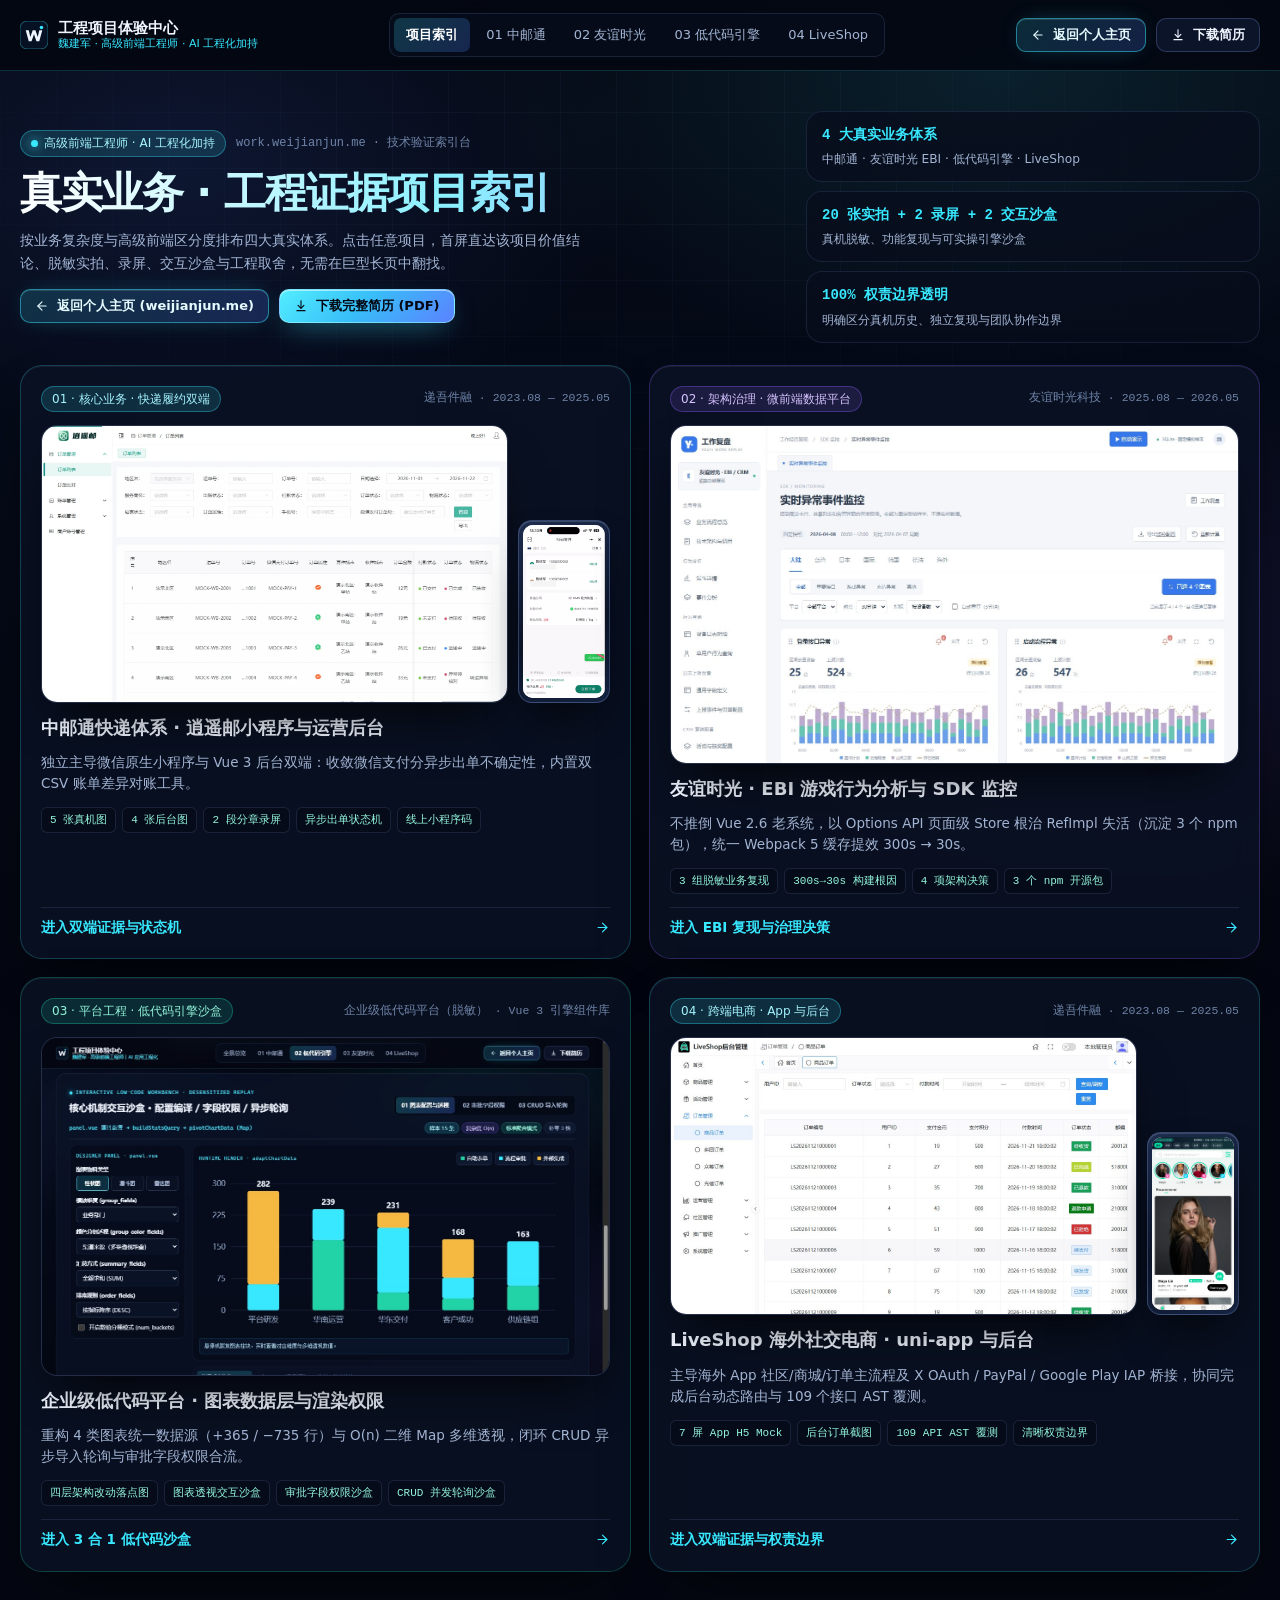
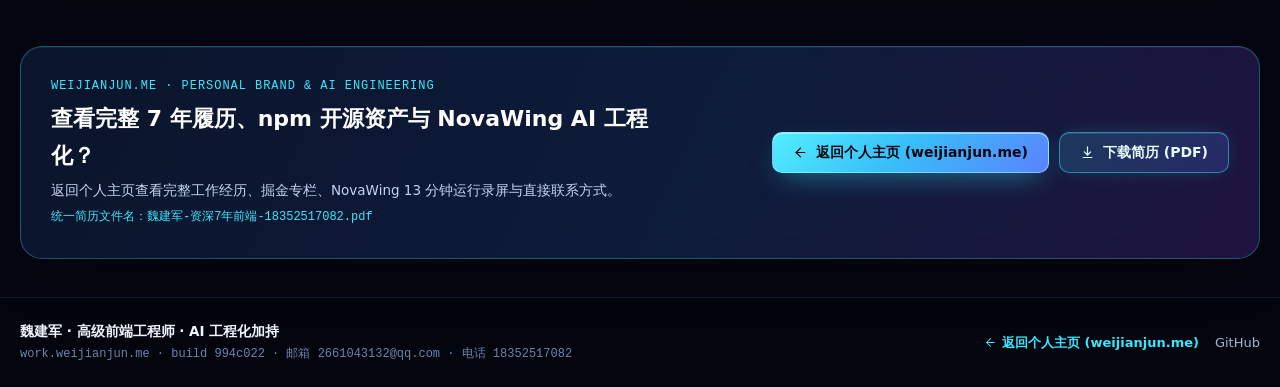
==== commit 089e1e5f: "deploy(work): publish optimized project index and case pages from weijianjun-career@994c022" ====
--- a/index.html
+++ b/index.html
@@ -1,28 +1,29 @@
-<!doctype html>
-<html lang="zh-CN">
-  <head>
-    <meta charset="UTF-8" />
-    <meta name="viewport" content="width=device-width, initial-scale=1.0" />
-    <meta name="theme-color" content="#040711" />
-    <meta
-      name="description"
-      content="魏建军 · 高级前端工程师｜AI 应用工程化。工程项目体验中心：中邮通快递体系双端证据、友谊时光 EBI 与 SDK 监控、LiveShop 海外社交电商真实技术决策与脱敏演示。"
-    />
-    <title>工程项目体验中心 · 魏建军｜高级前端工程师｜AI 应用工程化</title>
-    <link rel="icon" type="image/svg+xml" href="/favicon.svg" />
-    <script type="module" crossorigin src="/assets/index-COXfr7J5.js"></script>
-    <link rel="stylesheet" crossorigin href="/assets/index-BzzvVvJa.css">
-  </head>
-  <body>
-    <div id="app"></div>
-    <noscript>
-      魏建军 · 高级前端工程师｜AI 应用工程化 · 工程项目体验中心。
-      <a href="https://weijianjun.me/">返回个人主页</a> ·
-      <a
-        href="/resume/%E9%AD%8F%E5%BB%BA%E5%86%9B-%E8%B5%84%E6%B7%B17%E5%B9%B4%E5%89%8D%E7%AB%AF-18352517082.pdf"
-        download="魏建军-资深7年前端-18352517082.pdf"
-        >下载完整简历</a
-      >。启用 JavaScript 可查看完整交互式工程证据。
-    </noscript>
-  </body>
-</html>
+<!doctype html>
+<html lang="zh-CN">
+  <head>
+    <meta charset="UTF-8" />
+    <meta name="viewport" content="width=device-width, initial-scale=1.0" />
+    <meta name="theme-color" content="#040711" />
+    <meta
+      name="description"
+      content="魏建军 · 高级前端工程师 · AI 工程化加持。工程项目体验中心：中邮通快递双端、友谊时光 EBI 微前端治理、低代码引擎交互沙盒与 LiveShop 跨端电商真实工程证据。"
+    />
+    <title>工程项目体验中心 · 魏建军｜高级前端工程师 · AI 工程化加持</title>
+    <link rel="icon" type="image/svg+xml" href="/favicon.svg" />
+    <script type="module" crossorigin src="/assets/index-B58I1Vxr.js"></script>
+    <link rel="stylesheet" crossorigin href="/assets/index-B8DBxpJC.css">
+  </head>
+  <body>
+    <div id="app"></div>
+    <noscript>
+      魏建军 · 高级前端工程师 · AI 工程化加持 · 工程项目体验中心。
+      <a href="https://weijianjun.me/">返回个人主页</a> ·
+      <a
+        href="/resume/%E9%AD%8F%E5%BB%BA%E5%86%9B-%E8%B5%84%E6%B7%B17%E5%B9%B4%E5%89%8D%E7%AB%AF-18352517082.pdf"
+        download="魏建军-资深7年前端-18352517082.pdf"
+        >下载完整简历</a
+      >。启用 JavaScript 可查看完整交互式工程证据。
+    </noscript>+
+  </body>
+</html>
--- a/assets/index-B8DBxpJC.css
+++ b/assets/index-B8DBxpJC.css
@@ -0,0 +1 @@
+:root{--bg-void: #040711;--bg-deep: #070d1b;--bg-surface: #0b1326;--bg-surface-elevated: #101b33;--bg-glass: rgba(11, 19, 38, .76);--bg-glass-strong: rgba(8, 14, 29, .9);--ink-primary: #f0f5ff;--ink-secondary: #a3b5d4;--ink-muted: #6f84a8;--ink-inverse: #040711;--cyan: #38e8ff;--cyan-soft: rgba(56, 232, 255, .14);--cyan-line: rgba(56, 232, 255, .42);--blue: #4f7cff;--blue-soft: rgba(79, 124, 255, .16);--violet: #8b5cf6;--violet-soft: rgba(139, 92, 246, .15);--emerald: #22d3a8;--emerald-soft: rgba(34, 211, 168, .14);--amber: #f5b942;--amber-soft: rgba(245, 185, 66, .14);--line-subtle: rgba(148, 179, 255, .12);--line-strong: rgba(148, 179, 255, .24);--specular: inset 0 1px 0 rgba(255, 255, 255, .06);--font-sans: "Inter", "PingFang SC", "Hiragino Sans GB", "Microsoft YaHei", "Noto Sans SC", system-ui, -apple-system, BlinkMacSystemFont, sans-serif;--font-mono: "JetBrains Mono", "Cascadia Mono", "SFMono-Regular", ui-monospace, Consolas, monospace;--radius-xs: 6px;--radius-sm: 10px;--radius-md: 16px;--radius-lg: 22px;--radius-pill: 999px;--container-max: 1240px;--nav-height: 70px;--ease-out: cubic-bezier(.22, 1, .36, 1)}*,*:before,*:after{box-sizing:border-box}html{scroll-behavior:smooth;color-scheme:dark;background-color:var(--bg-void);-webkit-text-size-adjust:100%}body{margin:0;min-height:100vh;font-family:var(--font-sans);font-size:15px;line-height:1.65;color:var(--ink-primary);background-color:var(--bg-void);overflow-x:clip;-webkit-font-smoothing:antialiased;-moz-osx-font-smoothing:grayscale}img,video,svg{display:block;max-width:100%}button,input,select,textarea{font:inherit;color:inherit}a{color:inherit;text-decoration:none}:focus-visible{outline:2px solid var(--cyan);outline-offset:3px;border-radius:var(--radius-xs)}.skip-link{position:fixed;top:-100px;left:16px;z-index:200;padding:10px 16px;border-radius:var(--radius-sm);background:var(--cyan);color:var(--ink-inverse);font-weight:600;transition:top .2s var(--ease-out)}.skip-link:focus{top:16px}.sr-only{position:absolute;width:1px;height:1px;padding:0;margin:-1px;overflow:hidden;clip:rect(0,0,0,0);white-space:nowrap;border:0}.space-shell{position:relative;min-height:100vh;isolation:isolate}.space-shell:before{content:"";position:fixed;inset:0;z-index:-2;pointer-events:none;background:radial-gradient(62% 48% at 78% 8%,rgba(56,232,255,.11),transparent 68%),radial-gradient(50% 42% at 14% 18%,rgba(79,124,255,.13),transparent 72%),radial-gradient(46% 42% at 88% 72%,rgba(139,92,246,.1),transparent 72%),linear-gradient(180deg,#040711,#050a18 48%,#040711)}.space-shell:after{content:"";position:fixed;inset:0;z-index:-1;pointer-events:none;background-image:linear-gradient(to right,rgba(130,170,255,.045) 1px,transparent 1px),linear-gradient(to bottom,rgba(130,170,255,.045) 1px,transparent 1px);background-size:56px 56px;mask-image:radial-gradient(ellipse 85% 65% at 50% 15%,#000 18%,transparent 82%);-webkit-mask-image:radial-gradient(ellipse 85% 65% at 50% 15%,#000 18%,transparent 82%)}.container{width:min(var(--container-max),calc(100% - 40px));margin-inline:auto}.section-block{position:relative;padding-block:clamp(44px,5.5vw,76px)}[id]{scroll-margin-top:86px}.section-block+.section-block:before{content:"";position:absolute;top:0;left:50%;transform:translate(-50%);width:min(var(--container-max),calc(100% - 40px));height:1px;background:linear-gradient(90deg,transparent,rgba(148,179,255,.18) 20%,rgba(56,232,255,.22) 50%,rgba(148,179,255,.18) 80%,transparent)}.eyebrow{display:inline-flex;align-items:center;gap:8px;font-family:var(--font-mono);font-size:12px;letter-spacing:.08em;text-transform:uppercase;color:var(--cyan)}.eyebrow-dot{width:7px;height:7px;border-radius:50%;background:var(--cyan);box-shadow:0 0 12px var(--cyan);flex-shrink:0}.section-header{display:grid;gap:12px;margin-bottom:clamp(28px,3.6vw,44px)}.section-header-split{display:flex;flex-wrap:wrap;align-items:flex-end;justify-content:space-between;gap:18px}.section-title{margin:0;font-size:clamp(26px,3.4vw,38px);line-height:1.18;letter-spacing:-.025em;font-weight:700;color:var(--ink-primary)}.section-lead{margin:0;max-width:66ch;font-size:15px;color:var(--ink-secondary)}.mono{font-family:var(--font-mono);font-variant-numeric:tabular-nums}.glass-panel{background:var(--bg-glass);border:1px solid var(--line-subtle);border-radius:var(--radius-lg);box-shadow:var(--specular),0 24px 56px -28px #000000d9;backdrop-filter:blur(16px);-webkit-backdrop-filter:blur(16px)}.glass-panel-interactive{transition:border-color .25s var(--ease-out),transform .25s var(--ease-out),box-shadow .25s var(--ease-out)}.glass-panel-interactive:hover{border-color:var(--cyan-line);box-shadow:var(--specular),0 26px 60px -24px #000000e6,0 0 0 1px #38e8ff1f}.badge{display:inline-flex;align-items:center;flex-wrap:wrap;gap:6px;max-width:100%;padding:4px 10px;border-radius:var(--radius-pill);font-size:12px;font-weight:500;line-height:1.35;border:1px solid var(--line-subtle);background:#101b33cc;color:var(--ink-secondary)}.badge-cyan{border-color:#38e8ff57;background:var(--cyan-soft);color:#a6f4ff}.badge-violet{border-color:#8b5cf65c;background:var(--violet-soft);color:#d6c5ff}.badge-emerald{border-color:#22d3a857;background:var(--emerald-soft);color:#93f5dc}.badge-amber{border-color:#f5b94257;background:var(--amber-soft);color:#fde19e}.tag-row{display:flex;flex-wrap:wrap;gap:8px}.tech-chip{display:inline-flex;align-items:center;padding:4px 10px;border-radius:var(--radius-xs);border:1px solid rgba(148,179,255,.14);background:#0f1930b8;color:#c5d5f2;font-family:var(--font-mono);font-size:12px;line-height:1.35}.btn{display:inline-flex;align-items:center;justify-content:center;gap:8px;padding:11px 20px;border-radius:var(--radius-sm);border:1px solid transparent;font-size:14px;font-weight:600;line-height:1.25;cursor:pointer;white-space:nowrap;transition:transform .2s var(--ease-out),background-color .2s var(--ease-out),border-color .2s var(--ease-out),box-shadow .2s var(--ease-out),color .2s var(--ease-out)}.btn:active{transform:translateY(1px)}.btn-sm{padding:8px 14px;font-size:13px}.btn-primary{background:linear-gradient(135deg,#52eeff,#38bdf8 48%,#5b82ff);color:#030712;border-color:#a5f3fc8c;box-shadow:0 10px 28px -10px #38e8ff8c,inset 0 1px #ffffff80}.btn-primary:hover{transform:translateY(-1px);box-shadow:0 14px 34px -10px #38e8ffb3,inset 0 1px #ffffffa6}.btn-portal{background:linear-gradient(135deg,#38e8ff29,#4f7cff38);border-color:#38e8ff7a;color:#e6fbff;box-shadow:inset 0 1px #ffffff1f,0 0 24px -10px #38e8ff73}.btn-portal:hover{transform:translateY(-1px);background:linear-gradient(135deg,#38e8ff42,#4f7cff57);border-color:var(--cyan);color:#fff}.btn-ghost{background:#101b33b8;border-color:var(--line-strong);color:var(--ink-primary)}.btn-ghost:hover{background:#182747e0;border-color:#94b3ff73}.btn-link{padding:6px 2px;background:transparent;color:var(--cyan);font-weight:500}.btn-link:hover{color:#a6f4ff}.optical-frame{position:relative;border-radius:var(--radius-md);border:1px solid rgba(148,179,255,.2);background:#070d1b;overflow:hidden;box-shadow:0 24px 48px -20px #000000e6,inset 0 1px #ffffff14}.optical-frame-bar{display:flex;align-items:center;justify-content:space-between;gap:10px;padding:8px 12px;background:linear-gradient(180deg,#0f1a31,#0a1224);border-bottom:1px solid rgba(148,179,255,.12)}.optical-dots{display:inline-flex;align-items:center;gap:5px;flex-shrink:0}.optical-dots span{width:7px;height:7px;border-radius:50%;background:#94b3ff47}.optical-dots span:first-child{background:#38e8ffa6}.optical-bar-label{font-family:var(--font-mono);font-size:11px;color:var(--ink-muted);overflow:hidden;text-overflow:ellipsis;white-space:nowrap}.optical-media-btn{display:block;width:100%;padding:0;border:0;background:#070d1b;cursor:zoom-in;position:relative;text-align:left}.optical-media-btn img{width:100%;height:auto;display:block;transition:transform .35s var(--ease-out)}.optical-media-btn:hover img{transform:scale(1.015)}.optical-zoom-hint{position:absolute;right:10px;bottom:10px;display:inline-flex;align-items:center;gap:5px;padding:5px 10px;border-radius:var(--radius-pill);background:#040711d6;border:1px solid rgba(56,232,255,.4);color:#e6fbff;font-size:11px;font-weight:500;-webkit-backdrop-filter:blur(8px);backdrop-filter:blur(8px)}.phone-bezel{position:relative;border-radius:22px;padding:6px;background:linear-gradient(160deg,#1e2d4f,#0b1326 60%,#152340);border:1px solid rgba(148,179,255,.26);box-shadow:0 24px 48px -18px #000000eb,inset 0 1px #ffffff24}.phone-bezel-screen{display:block;width:100%;padding:0;border:0;border-radius:16px;overflow:hidden;background:#fff;cursor:zoom-in}.phone-bezel-screen img{width:100%;height:auto;display:block}[data-reveal]{opacity:1;transform:translateY(0);transition:opacity .45s var(--ease-out),transform .45s var(--ease-out)}@media(max-width:768px){.container{width:min(var(--container-max),calc(100% - 28px))}}@media(max-width:480px){.btn{white-space:normal;text-align:center}.glass-panel,.optical-frame,.case-stack>*,.work-hero-stack>*{min-width:0}p,li{overflow-wrap:anywhere}.mono{overflow-wrap:break-word}}@media(prefers-reduced-motion:reduce){html{scroll-behavior:auto}*,*:before,*:after{animation-duration:.01ms!important;animation-iteration-count:1!important;transition-duration:.01ms!important}[data-reveal]{opacity:1;transform:none}}.app-icon[data-v-6edf1537]{flex-shrink:0}.work-nav[data-v-48b99d5e]{position:sticky;top:0;z-index:80;border-bottom:1px solid rgba(56,232,255,.18);background:#040711e6;backdrop-filter:blur(18px);-webkit-backdrop-filter:blur(18px)}.work-nav-inner[data-v-48b99d5e]{min-height:var(--nav-height);display:flex;align-items:center;justify-content:space-between;gap:14px}.work-brand[data-v-48b99d5e]{display:inline-flex;align-items:center;gap:10px;min-width:0}.brand-mark[data-v-48b99d5e]{flex-shrink:0;display:inline-flex}.brand-copy[data-v-48b99d5e]{display:grid;line-height:1.2;min-width:0}.brand-title[data-v-48b99d5e]{font-size:14.5px;font-weight:700;color:var(--ink-primary)}.brand-sub[data-v-48b99d5e]{font-size:11px;color:var(--cyan);white-space:nowrap;overflow:hidden;text-overflow:ellipsis}.work-tabs[data-v-48b99d5e]{display:flex;align-items:center;gap:4px;padding:4px;border-radius:var(--radius-sm);border:1px solid rgba(148,179,255,.14);background:#070d1bd9}.work-tab[data-v-48b99d5e]{padding:6px 12px;border-radius:7px;font-size:13px;font-weight:500;color:var(--ink-secondary);white-space:nowrap;transition:background-color .2s var(--ease-out),color .2s var(--ease-out)}.work-tab[data-v-48b99d5e]:hover{color:var(--ink-primary)}.work-tab.is-active[data-v-48b99d5e]{background:linear-gradient(135deg,#38e8ff33,#4f7cff3d);color:#fff;font-weight:600}.work-nav-actions[data-v-48b99d5e]{display:flex;align-items:center;gap:10px;flex-shrink:0}.work-menu-btn[data-v-48b99d5e]{display:none;width:38px;height:38px;align-items:center;justify-content:center;border-radius:var(--radius-sm);border:1px solid var(--line-strong);background:#101b33cc;color:var(--ink-primary);cursor:pointer}.work-drawer[data-v-48b99d5e]{border-top:1px solid var(--line-subtle);background:#050915fa;padding-block:16px 22px}.work-drawer-inner[data-v-48b99d5e]{display:grid;gap:14px}.drawer-role[data-v-48b99d5e]{margin:0;font-size:12px;color:var(--cyan)}.drawer-tabs[data-v-48b99d5e]{display:grid;gap:6px}.drawer-tab[data-v-48b99d5e]{display:flex;align-items:center;justify-content:space-between;padding:11px 12px;border-radius:var(--radius-sm);border:1px solid rgba(148,179,255,.1);background:#101b3380;color:var(--ink-primary);font-size:14px}.drawer-tab.is-active[data-v-48b99d5e]{border-color:var(--cyan);background:#38e8ff24}.drawer-actions[data-v-48b99d5e]{display:grid;gap:10px}@media(max-width:1120px){.work-tabs[data-v-48b99d5e]{display:none}.work-menu-btn[data-v-48b99d5e]{display:inline-flex}}@media(max-width:720px){.brand-sub[data-v-48b99d5e],.work-resume-desktop[data-v-48b99d5e]{display:none}.return-home-cta[data-v-48b99d5e]{padding:8px 11px;font-size:12.5px}}.simulator-box[data-v-d9ebd5f1]{padding:clamp(20px,2.6vw,30px);display:grid;gap:18px;border-color:#38e8ff47;background:radial-gradient(50% 60% at 100% 0%,rgba(56,232,255,.08),transparent 65%),#070d1be0}.sim-heading[data-v-d9ebd5f1]{display:grid;gap:6px}.sim-title[data-v-d9ebd5f1]{margin:0;font-size:clamp(18px,2.1vw,23px);color:var(--ink-primary)}.sim-desc[data-v-d9ebd5f1]{margin:0;font-size:13.5px;color:var(--ink-secondary)}.inline-code[data-v-d9ebd5f1]{padding:2px 6px;border-radius:5px;background:#38e8ff1a;color:#a6f4ff;font-size:12px;overflow-wrap:anywhere;word-break:break-word}.sim-tabs[data-v-d9ebd5f1]{display:grid;grid-template-columns:repeat(4,minmax(0,1fr));gap:8px}.sim-tab[data-v-d9ebd5f1]{display:grid;gap:4px;padding:12px;border-radius:var(--radius-sm);border:1px solid rgba(148,179,255,.14);background:#040813c7;text-align:left;cursor:pointer;transition:border-color .2s var(--ease-out),background-color .2s var(--ease-out)}.sim-tab[data-v-d9ebd5f1]:hover{border-color:#38e8ff5c}.sim-tab.is-active[data-v-d9ebd5f1]{border-color:var(--cyan);background:linear-gradient(135deg,#38e8ff29,#4f7cff2e)}.sim-tab-badge[data-v-d9ebd5f1]{font-size:10px;color:var(--cyan);letter-spacing:.06em}.sim-tab-label[data-v-d9ebd5f1]{font-size:13px;font-weight:600;color:var(--ink-primary)}.sim-stage[data-v-d9ebd5f1]{display:grid;gap:14px}.sim-trigger[data-v-d9ebd5f1]{display:flex;flex-wrap:wrap;align-items:center;gap:10px;padding:12px 14px;border-radius:var(--radius-sm);background:#0b1326d9;border:1px solid var(--line-subtle)}.trigger-tag[data-v-d9ebd5f1]{font-size:11px;color:var(--cyan);padding:2px 8px;border-radius:4px;background:var(--cyan-soft)}.trigger-text[data-v-d9ebd5f1]{margin:0;font-size:13.5px;color:#dce9ff}.sim-timeline[data-v-d9ebd5f1]{margin:0;padding:0;list-style:none;display:grid;grid-template-columns:repeat(auto-fit,minmax(min(230px,100%),1fr));gap:12px}.sim-step[data-v-d9ebd5f1]{padding:15px;border-radius:var(--radius-sm);border:1px solid rgba(148,179,255,.15);background:#050a16d1;display:grid;gap:8px;align-content:start}.step-head[data-v-d9ebd5f1]{display:flex;align-items:center;justify-content:space-between;gap:8px}.step-time[data-v-d9ebd5f1]{font-size:12.5px;font-weight:700;color:var(--cyan)}.step-action[data-v-d9ebd5f1]{margin:0;font-size:13.5px;font-weight:600;color:var(--ink-primary)}.step-guard[data-v-d9ebd5f1]{margin:0;font-size:12.5px;color:var(--ink-secondary)}.guard-prefix[data-v-d9ebd5f1]{color:#93f5dc;font-weight:600}.sim-outcome[data-v-d9ebd5f1]{display:flex;flex-wrap:wrap;align-items:center;justify-content:space-between;gap:12px;padding:13px 16px;border-radius:var(--radius-sm);border:1px solid rgba(34,211,168,.34);background:#22d3a814}.outcome-pill[data-v-d9ebd5f1]{display:flex;flex-wrap:wrap;align-items:center;gap:10px}.outcome-kicker[data-v-d9ebd5f1]{font-size:11px;color:#93f5dc}.outcome-val[data-v-d9ebd5f1]{font-size:14px;font-weight:700;color:#fff}.outcome-ux[data-v-d9ebd5f1]{margin:0;font-size:13px;color:#cde8e2}@media(max-width:960px){.sim-tabs[data-v-d9ebd5f1]{grid-template-columns:repeat(2,minmax(0,1fr))}}@media(max-width:560px){.sim-tabs[data-v-d9ebd5f1]{grid-template-columns:1fr}}.value-trio[data-v-473d634c]{display:grid;grid-template-columns:repeat(3,minmax(0,1fr));gap:12px;padding-top:4px}.trio-item[data-v-473d634c]{padding:13px 15px;border-radius:var(--radius-sm);border:1px solid var(--line-subtle);background:#050a16c7;display:grid;gap:5px;align-content:start}.accent-cyan .trio-kicker[data-v-473d634c]{color:var(--cyan)}.accent-violet .trio-kicker[data-v-473d634c]{color:#c4b5fd}.accent-emerald .trio-kicker[data-v-473d634c]{color:var(--emerald)}.trio-item.is-highlight[data-v-473d634c]{border-color:#38e8ff47;background:#091428db}.accent-violet .trio-item.is-highlight[data-v-473d634c]{border-color:#8b5cf657;background:#140e2ab8}.accent-emerald .trio-item.is-highlight[data-v-473d634c]{border-color:#22d3a852;background:#071822c7}.trio-kicker[data-v-473d634c]{font-size:11px;font-weight:700;letter-spacing:.05em;white-space:nowrap}.trio-text[data-v-473d634c]{margin:0;font-size:13px;line-height:1.55;color:#dce8ff}@media(max-width:900px){.value-trio[data-v-473d634c]{grid-template-columns:1fr}}.decisions-shell[data-v-cc2ffecc]{padding:clamp(20px,2.6vw,28px);display:grid;gap:16px}.decisions-head[data-v-cc2ffecc]{display:flex;flex-wrap:wrap;align-items:flex-end;justify-content:space-between;gap:12px}.decisions-heading[data-v-cc2ffecc]{margin:4px 0 0;font-size:clamp(17px,2vw,20px);color:var(--ink-primary)}.decisions-grid[data-v-cc2ffecc]{display:grid;grid-template-columns:repeat(2,minmax(0,1fr));gap:14px;align-items:start}.decision-card[data-v-cc2ffecc]{border-radius:var(--radius-md);border:1px solid var(--line-subtle);background:#050a16cc;transition:border-color .2s var(--ease-out);overflow:hidden}.decision-card.is-open[data-v-cc2ffecc]{border-color:#94b3ff42}.decision-trigger[data-v-cc2ffecc]{width:100%;padding:16px 18px;border:0;background:transparent;text-align:left;cursor:pointer;display:grid;gap:7px}.decision-trigger:hover .decision-toggle-hint[data-v-cc2ffecc]{color:var(--ink-primary)}.decision-trigger-top[data-v-cc2ffecc]{display:flex;align-items:center;justify-content:space-between;gap:10px}.decision-index[data-v-cc2ffecc]{font-size:11px;letter-spacing:.08em;white-space:nowrap}.accent-cyan .decision-index[data-v-cc2ffecc]{color:var(--cyan)}.accent-violet .decision-index[data-v-cc2ffecc]{color:#c4b5fd}.accent-emerald .decision-index[data-v-cc2ffecc]{color:var(--emerald)}.decision-toggle-hint[data-v-cc2ffecc]{font-size:12px;color:var(--ink-muted);white-space:nowrap}.decision-title[data-v-cc2ffecc]{margin:0;font-size:15.5px;line-height:1.35;color:var(--ink-primary)}.decision-summary[data-v-cc2ffecc]{margin:0;font-size:13px;line-height:1.5;color:#a6f4ff}.decision-summary strong[data-v-cc2ffecc]{color:var(--emerald)}.decision-body[data-v-cc2ffecc]{padding:0 18px 18px;display:grid;gap:8px}.decision-row[data-v-cc2ffecc]{margin:0;font-size:13.2px;color:var(--ink-secondary)}.decision-row strong[data-v-cc2ffecc]{color:var(--ink-primary)}.decision-outcome[data-v-cc2ffecc]{margin:2px 0 0;padding-top:8px;border-top:1px solid var(--line-subtle);font-size:13.2px;color:#a6f4ff}.decision-outcome strong[data-v-cc2ffecc]{color:var(--emerald)}@media(max-width:820px){.decisions-grid[data-v-cc2ffecc]{grid-template-columns:1fr}}.case-section[data-v-adec3a47]{padding-top:16px;padding-bottom:clamp(24px,3.2vw,40px)}.case-stack[data-v-adec3a47]{display:grid;gap:18px}.case-header[data-v-adec3a47]{padding:clamp(20px,2.8vw,30px);display:grid;gap:15px;border-color:#38e8ff42}.case-header-top[data-v-adec3a47]{display:flex;flex-wrap:wrap;align-items:center;justify-content:space-between;gap:12px}.case-badges[data-v-adec3a47]{display:flex;flex-wrap:wrap;align-items:center;gap:10px}.case-period[data-v-adec3a47]{font-size:12px;color:var(--ink-muted)}.subview-switch[data-v-adec3a47]{display:flex;flex-wrap:wrap;gap:6px;padding:4px;border-radius:var(--radius-sm);border:1px solid rgba(148,179,255,.14);background:#040813cc}.subview-btn[data-v-adec3a47]{padding:6px 12px;border:1px solid transparent;border-radius:7px;background:transparent;color:var(--ink-secondary);font-size:12.5px;font-weight:500;cursor:pointer}.subview-btn.is-active[data-v-adec3a47]{border-color:#38e8ff73;background:#38e8ff29;color:#fff;font-weight:600}.case-title[data-v-adec3a47]{margin:0;font-size:clamp(22px,2.8vw,32px);line-height:1.22;color:var(--ink-primary)}.case-subtitle[data-v-adec3a47]{margin:0;font-size:14px;color:var(--ink-secondary);max-width:78ch}.lifecycle-grid[data-v-adec3a47]{display:grid;grid-template-columns:repeat(4,minmax(0,1fr));gap:12px;padding-top:2px}.lifecycle-node[data-v-adec3a47]{padding:13px 14px;border-radius:var(--radius-sm);border:1px solid var(--line-subtle);background:#050a16c7;display:grid;gap:5px;align-content:start}.lifecycle-top[data-v-adec3a47]{display:flex;align-items:center;justify-content:space-between;gap:8px}.lifecycle-step[data-v-adec3a47]{font-size:12px;font-weight:700;color:var(--cyan);white-space:nowrap}.lifecycle-title[data-v-adec3a47]{margin:0;font-size:13.8px;color:var(--ink-primary)}.lifecycle-detail[data-v-adec3a47]{margin:0;font-size:12.2px;color:var(--ink-secondary)}.evidence-panel[data-v-adec3a47]{padding:clamp(18px,2.4vw,28px);display:grid;gap:18px}.panel-header[data-v-adec3a47]{display:flex;flex-wrap:wrap;align-items:flex-end;justify-content:space-between;gap:14px}.panel-title[data-v-adec3a47]{margin:4px 0 0;font-size:clamp(17.5px,2vw,21px);color:var(--ink-primary)}.mini-spotlight[data-v-adec3a47]{display:grid;grid-template-columns:minmax(0,1.45fr) minmax(0,.85fr);gap:16px}.video-trigger-card[data-v-adec3a47]{display:grid;grid-template-columns:126px minmax(0,1fr);gap:16px;padding:16px;border-radius:var(--radius-md);border:1px solid rgba(56,232,255,.22);background:#050a16d1;align-items:center}.video-thumb[data-v-adec3a47]{position:relative;width:126px;height:220px;border-radius:14px;overflow:hidden;border:1px solid rgba(148,179,255,.24);background:#fff}.video-thumb img[data-v-adec3a47]{width:100%;height:100%;object-fit:cover;object-position:top}.play-overlay-btn[data-v-adec3a47]{position:absolute;inset:0;display:flex;flex-direction:column;align-items:center;justify-content:center;gap:6px;border:0;background:#0407118f;color:#fff;font-size:12px;font-weight:600;cursor:pointer;transition:background-color .2s var(--ease-out)}.play-overlay-btn[data-v-adec3a47]:hover{background:#0407115c}.video-info[data-v-adec3a47]{display:grid;gap:9px;justify-items:start}.video-title[data-v-adec3a47]{margin:0;font-size:15.5px;color:var(--ink-primary)}.video-desc[data-v-adec3a47]{margin:0;font-size:13px;color:var(--ink-secondary)}.chapter-pills[data-v-adec3a47]{display:flex;flex-wrap:wrap;gap:6px}.chapter-pill[data-v-adec3a47]{padding:4px 9px;border-radius:5px;border:1px solid var(--line-subtle);background:#0b1326cc;font-size:11.5px;color:#a6f4ff;cursor:pointer;transition:border-color .2s var(--ease-out)}.chapter-pill[data-v-adec3a47]:hover{border-color:var(--cyan)}.qr-card[data-v-adec3a47]{display:flex;align-items:center;gap:16px;padding:16px;border-radius:var(--radius-md);border:1px solid var(--line-subtle);background:#050a16d1}.qr-img-btn[data-v-adec3a47]{flex-shrink:0;width:138px;padding:10px;border-radius:var(--radius-sm);border:1px solid rgba(56,232,255,.34);background:#fff;cursor:zoom-in;display:flex;align-items:center;justify-content:center}.qr-img-btn img[data-v-adec3a47]{width:100%;height:auto;display:block}.qr-meta[data-v-adec3a47]{display:grid;gap:6px;justify-items:start}.qr-name[data-v-adec3a47]{margin:0;font-size:14px;font-weight:700;color:var(--ink-primary)}.qr-caption[data-v-adec3a47]{margin:0;font-size:12px;color:var(--ink-secondary)}.phone-strip[data-v-adec3a47]{display:grid;grid-template-columns:repeat(5,minmax(0,1fr));gap:14px}.phone-shot-card[data-v-adec3a47]{display:grid;gap:10px;align-content:start;min-width:0}.phone-shot-card img[data-v-adec3a47]{width:100%;height:auto;aspect-ratio:9 / 19;object-fit:cover;object-position:top}.admin-video-note[data-v-adec3a47]{margin:0;display:flex;flex-wrap:wrap;align-items:center;gap:10px;font-size:13px;color:var(--ink-secondary)}.admin-grid[data-v-adec3a47]{display:grid;grid-template-columns:repeat(2,minmax(0,1fr));gap:16px}.desktop-shot-card[data-v-adec3a47]{display:grid;gap:10px;align-content:start}.desktop-shot-card img[data-v-adec3a47]{aspect-ratio:16 / 10;object-fit:cover;object-position:top left}.shot-copy[data-v-adec3a47]{display:grid;gap:4px;min-width:0}.shot-tag[data-v-adec3a47]{font-size:11px;color:var(--cyan)}.shot-title[data-v-adec3a47]{margin:0;font-size:14px;font-weight:600;color:var(--ink-primary)}.shot-caption[data-v-adec3a47]{margin:0;font-size:12.2px;color:var(--ink-secondary);overflow-wrap:anywhere}@media(max-width:1100px){.lifecycle-grid[data-v-adec3a47]{grid-template-columns:repeat(2,minmax(0,1fr))}.mini-spotlight[data-v-adec3a47]{grid-template-columns:1fr}.phone-strip[data-v-adec3a47]{grid-template-columns:repeat(3,minmax(0,1fr))}}@media(max-width:760px){.admin-grid[data-v-adec3a47],.lifecycle-grid[data-v-adec3a47]{grid-template-columns:1fr}.video-trigger-card[data-v-adec3a47],.qr-card[data-v-adec3a47]{grid-template-columns:1fr;flex-direction:column;align-items:flex-start}.video-thumb[data-v-adec3a47]{width:136px}.phone-strip[data-v-adec3a47]{grid-template-columns:repeat(2,minmax(0,1fr))}}.case-section[data-v-ac7d0704]{padding-top:16px;padding-bottom:clamp(24px,3.2vw,40px)}.case-stack[data-v-ac7d0704]{display:grid;gap:18px}.case-header[data-v-ac7d0704]{padding:clamp(20px,2.8vw,30px);display:grid;gap:15px;border-color:#8b5cf657;background:radial-gradient(50% 80% at 100% 0%,rgba(139,92,246,.12),transparent 65%),var(--bg-glass)}.case-badges[data-v-ac7d0704]{display:flex;flex-wrap:wrap;align-items:center;gap:10px}.case-period[data-v-ac7d0704]{font-size:12px;color:var(--ink-muted)}.case-title[data-v-ac7d0704]{margin:0;font-size:clamp(22px,2.8vw,32px);line-height:1.22;color:var(--ink-primary)}.case-subtitle[data-v-ac7d0704]{margin:0;font-size:14px;color:var(--ink-secondary);max-width:78ch}.governance-strip[data-v-ac7d0704]{display:grid;grid-template-columns:repeat(3,minmax(0,1fr));gap:12px;padding-top:2px}.gov-stat[data-v-ac7d0704]{padding:13px 15px;border-radius:var(--radius-sm);border:1px solid rgba(139,92,246,.25);background:#060b18c7;display:grid;gap:4px}.gov-val[data-v-ac7d0704]{font-size:15.5px;font-weight:700;color:#c4b5fd}.gov-label[data-v-ac7d0704]{font-size:12.2px;color:var(--ink-secondary)}.gov-link[data-v-ac7d0704]{color:var(--cyan);text-decoration:underline;text-underline-offset:2px}.replay-workbench[data-v-ac7d0704]{padding:clamp(18px,2.4vw,28px);display:grid;gap:18px}.replay-top[data-v-ac7d0704]{display:flex;flex-wrap:wrap;align-items:flex-end;justify-content:space-between;gap:14px}.replay-title[data-v-ac7d0704]{margin:4px 0 0;font-size:clamp(17.5px,2vw,21px);color:var(--ink-primary)}.replay-tabs[data-v-ac7d0704]{display:flex;flex-wrap:wrap;gap:6px}.replay-tab[data-v-ac7d0704]{padding:7px 12px;border-radius:var(--radius-pill);border:1px solid var(--line-subtle);background:#050a16cc;color:var(--ink-secondary);font-size:12.5px;font-weight:500;cursor:pointer}.replay-tab.is-active[data-v-ac7d0704]{border-color:#8b5cf6a6;background:var(--violet-soft);color:#fff}.replay-main[data-v-ac7d0704]{display:grid;grid-template-columns:minmax(0,1.38fr) minmax(0,.82fr);gap:18px;align-items:start}.replay-primary img[data-v-ac7d0704]{aspect-ratio:16 / 10.6;object-fit:cover;object-position:top left}.replay-sidebar[data-v-ac7d0704]{display:grid;gap:14px}.active-shot-info[data-v-ac7d0704]{display:grid;gap:6px;justify-items:start}.shot-heading[data-v-ac7d0704]{margin:0;font-size:16px;color:var(--ink-primary)}.shot-desc[data-v-ac7d0704]{margin:0;font-size:13px;color:var(--ink-secondary)}.thumb-list[data-v-ac7d0704]{display:grid;gap:8px}.thumb-item[data-v-ac7d0704]{display:grid;grid-template-columns:88px minmax(0,1fr);gap:10px;padding:8px;border-radius:var(--radius-sm);border:1px solid var(--line-subtle);background:#050a16c7;text-align:left;cursor:pointer;align-items:center}.thumb-item.is-active[data-v-ac7d0704]{border-color:var(--cyan);background:#38e8ff1a}.thumb-item img[data-v-ac7d0704]{width:88px;height:56px;object-fit:cover;object-position:top left;border-radius:5px;background:#0b1326}.thumb-meta[data-v-ac7d0704]{display:grid;gap:2px}.thumb-tag[data-v-ac7d0704]{font-size:10.5px;color:var(--cyan)}.thumb-title[data-v-ac7d0704]{font-size:12.5px;font-weight:600;color:var(--ink-primary)}.provenance-note[data-v-ac7d0704]{margin:0;font-size:12px;color:var(--ink-muted);line-height:1.5}@media(max-width:1024px){.replay-main[data-v-ac7d0704],.governance-strip[data-v-ac7d0704]{grid-template-columns:1fr}}.case-section[data-v-a6f093f6]{padding-top:16px;padding-bottom:clamp(24px,3.2vw,40px)}.case-stack[data-v-a6f093f6]{display:grid;gap:20px}.case-header[data-v-a6f093f6],.arch-panel[data-v-a6f093f6],.sandbox-shell[data-v-a6f093f6]{padding:clamp(20px,2.8vw,30px);display:grid;gap:16px}.case-header[data-v-a6f093f6]{border-color:#38e8ff3d;background:radial-gradient(60% 85% at 100% 0%,rgba(56,232,255,.09),transparent 68%),var(--bg-glass)}.case-badges[data-v-a6f093f6]{display:flex;flex-wrap:wrap;align-items:center;justify-content:space-between;gap:10px}.case-period[data-v-a6f093f6]{font-size:12px;color:var(--ink-muted)}.case-title[data-v-a6f093f6]{margin:0;font-size:clamp(22px,2.8vw,32px);line-height:1.2;letter-spacing:-.02em;color:var(--ink-primary)}.case-subtitle[data-v-a6f093f6]{margin:0;font-size:14.5px;color:var(--ink-secondary);max-width:78ch}.governance-strip[data-v-a6f093f6]{display:grid;grid-template-columns:repeat(3,minmax(0,1fr));gap:12px;padding-top:4px}.gov-stat[data-v-a6f093f6]{padding:13px 15px;border-radius:var(--radius-sm);border:1px solid rgba(56,232,255,.22);background:#070d1bc7;display:grid;gap:4px}.gov-val[data-v-a6f093f6]{font-size:15px;font-weight:700;color:var(--cyan)}.gov-label[data-v-a6f093f6]{font-size:12.5px;color:var(--ink-secondary)}.panel-top[data-v-a6f093f6]{display:flex;flex-wrap:wrap;align-items:flex-end;justify-content:space-between;gap:14px}.panel-heading[data-v-a6f093f6]{margin:6px 0 0;font-size:clamp(18px,2vw,22px);color:var(--ink-primary)}.arch-legend[data-v-a6f093f6]{display:flex;flex-wrap:wrap;gap:14px;font-size:12.5px;color:var(--ink-secondary)}.legend-item[data-v-a6f093f6]{display:inline-flex;align-items:center;gap:6px}.dot[data-v-a6f093f6]{width:9px;height:9px;border-radius:3px;display:inline-block}.dot-mine[data-v-a6f093f6]{background:var(--cyan);box-shadow:0 0 8px #38e8ffa6}.dot-base[data-v-a6f093f6]{background:#94b3ff59}.arch-layers[data-v-a6f093f6]{display:grid;gap:10px}.arch-layer[data-v-a6f093f6]{padding:14px 16px;border-radius:var(--radius-md);border:1px solid var(--line-subtle);background:#070d1bb8;display:grid;grid-template-columns:195px minmax(0,1fr);gap:14px;align-items:start}.arch-layer.is-partial[data-v-a6f093f6]{border-color:#38e8ff4d;background:#091428cc}.arch-layer.is-owned[data-v-a6f093f6]{border-color:#22d3a880;background:linear-gradient(120deg,#0a202ce0,#09152ae0)}.layer-meta[data-v-a6f093f6]{display:grid;gap:6px;justify-items:start}.layer-meta strong[data-v-a6f093f6]{font-size:14.5px;color:var(--ink-primary)}.chip-wrap[data-v-a6f093f6]{display:flex;flex-wrap:wrap;gap:8px}.arch-chip[data-v-a6f093f6]{padding:6px 10px;border-radius:var(--radius-xs);border:1px solid rgba(148,179,255,.14);background:#0d162ab8;font-size:12.5px;color:var(--ink-secondary)}.arch-chip.is-mine[data-v-a6f093f6]{border-color:#38e8ff6b;background:#38e8ff1c;color:#e6fbff;font-weight:600}.sandbox-tabs[data-v-a6f093f6]{display:flex;flex-wrap:wrap;gap:6px;padding:4px;border-radius:var(--radius-sm);border:1px solid var(--line-subtle);background:#050a16e0}.sandbox-tab[data-v-a6f093f6]{padding:8px 13px;border:0;border-radius:7px;background:transparent;color:var(--ink-secondary);font-size:13px;font-weight:600;cursor:pointer;transition:background-color .2s var(--ease-out),color .2s var(--ease-out)}.sandbox-tab[data-v-a6f093f6]:hover{color:var(--ink-primary)}.sandbox-tab.is-active[data-v-a6f093f6]{background:linear-gradient(135deg,#38e8ff38,#4f7cff47);color:#fff}.sandbox-body[data-v-a6f093f6]{display:grid;gap:14px}.sandbox-status-bar[data-v-a6f093f6]{display:flex;flex-wrap:wrap;align-items:center;justify-content:space-between;gap:10px;padding-bottom:12px;border-bottom:1px solid var(--line-subtle)}.status-title[data-v-a6f093f6]{font-size:12.5px;color:var(--cyan)}.pill-group[data-v-a6f093f6]{display:flex;flex-wrap:wrap;gap:6px}.workbench-grid[data-v-a6f093f6]{display:grid;grid-template-columns:minmax(0,270px) minmax(0,1fr);gap:16px;align-items:start}.config-pane[data-v-a6f093f6],.chart-stage[data-v-a6f093f6]{padding:15px;border-radius:var(--radius-md);border:1px solid var(--line-subtle);background:#060c1ad1;display:grid;gap:12px}.pane-label[data-v-a6f093f6]{margin:0;font-size:11px;letter-spacing:.08em;color:var(--cyan)}.form-group[data-v-a6f093f6]{display:grid;gap:5px}.field-lbl[data-v-a6f093f6]{font-size:12.5px;font-weight:600;color:var(--ink-primary)}.neon-select[data-v-a6f093f6],.neon-input[data-v-a6f093f6]{width:100%;min-height:36px;padding:6px 10px;border-radius:var(--radius-xs);border:1px solid var(--line-strong);background:#0b1326f2;color:var(--ink-primary);font-size:13px}.neon-select[data-v-a6f093f6]:disabled,.neon-input[data-v-a6f093f6]:disabled{opacity:.55;cursor:not-allowed}.seg-3[data-v-a6f093f6]{display:grid;grid-template-columns:repeat(3,minmax(0,1fr));gap:5px}.seg-3 button[data-v-a6f093f6]{min-height:34px;border-radius:var(--radius-xs);border:1px solid var(--line-strong);background:#0b1326d9;color:var(--ink-secondary);font-size:12px;font-weight:600;cursor:pointer}.seg-3 button.is-active[data-v-a6f093f6]{border-color:var(--cyan);background:#38e8ff29;color:#fff}.neon-check[data-v-a6f093f6]{display:flex;align-items:center;gap:8px;font-size:13px;color:var(--ink-primary);cursor:pointer}.neon-check input[data-v-a6f093f6]{width:15px;height:15px;accent-color:var(--cyan)}.stage-pane[data-v-a6f093f6]{display:grid;gap:14px;min-width:0}.chart-stage-head[data-v-a6f093f6]{display:flex;flex-wrap:wrap;align-items:center;justify-content:space-between;gap:8px}.legend-bar[data-v-a6f093f6]{display:flex;flex-wrap:wrap;gap:6px}.legend-chip[data-v-a6f093f6]{display:inline-flex;align-items:center;gap:6px;padding:4px 9px;border-radius:var(--radius-xs);border:1px solid var(--line-subtle);background:#101b33cc;color:var(--ink-primary);font-size:12px;cursor:pointer}.legend-chip.is-off[data-v-a6f093f6]{opacity:.4;text-decoration:line-through}.swatch[data-v-a6f093f6]{width:9px;height:9px;border-radius:2px;display:inline-block}.swatch-0[data-v-a6f093f6]{background:#22d3a8}.swatch-1[data-v-a6f093f6]{background:#38e8ff}.swatch-2[data-v-a6f093f6]{background:#f5b942}.swatch-3[data-v-a6f093f6]{background:#8b5cf6}.chart-svg[data-v-a6f093f6]{width:100%;height:auto}.grid-line[data-v-a6f093f6]{stroke:#94b3ff24;stroke-width:1}.axis-lbl[data-v-a6f093f6]{fill:#98aecf;font-size:11.5px}.val-lbl[data-v-a6f093f6]{fill:#f0f5ff;font-size:11px;font-weight:700}.bar-seg[data-v-a6f093f6]{cursor:pointer;transition:opacity .15s ease}.bar-seg[data-v-a6f093f6]:hover,.bar-seg[data-v-a6f093f6]:focus-visible{opacity:.82}.hover-readout[data-v-a6f093f6]{padding:8px 11px;border-radius:var(--radius-xs);border:1px solid rgba(56,232,255,.2);background:#0b162dd1;font-size:12px;color:#b9ecff}.inspector-box[data-v-a6f093f6]{border-radius:var(--radius-md);border:1px solid var(--line-subtle);background:#040814;overflow:hidden}.inspector-bar[data-v-a6f093f6]{display:flex;flex-wrap:wrap;gap:6px;padding:8px 10px;border-bottom:1px solid var(--line-subtle);background:#0b1326e6}.inspector-bar button[data-v-a6f093f6]{padding:5px 10px;border:0;border-radius:var(--radius-xs);background:transparent;color:var(--ink-muted);font-size:12px;font-weight:600;cursor:pointer}.inspector-bar button.is-active[data-v-a6f093f6]{background:#38e8ff2e;color:#e6fbff}.code-out[data-v-a6f093f6]{margin:0;padding:12px 14px;font-family:var(--font-mono);font-size:12px;line-height:1.55;color:#cde3ff;overflow-x:auto;max-height:230px}.dark-table[data-v-a6f093f6]{width:100%;border-collapse:collapse;font-size:12.5px}.dark-table th[data-v-a6f093f6],.dark-table td[data-v-a6f093f6]{padding:8px 10px;border-bottom:1px solid rgba(148,179,255,.12);text-align:left;font-variant-numeric:tabular-nums}.dark-table th[data-v-a6f093f6]{color:var(--cyan);font-weight:600}.dark-table td.is-zero[data-v-a6f093f6]{color:var(--amber);font-weight:700}.preset-row[data-v-a6f093f6]{display:flex;flex-wrap:wrap;gap:8px}.preset-desc[data-v-a6f093f6]{margin:0;font-size:13px;color:var(--ink-secondary)}.perm-grid[data-v-a6f093f6]{display:grid;grid-template-columns:minmax(0,1.15fr) minmax(0,1fr);gap:16px;align-items:start}.guard-box[data-v-a6f093f6]{padding:9px 11px;border-radius:var(--radius-xs);border:1px solid rgba(34,211,168,.3);background:#22d3a814;font-size:12.5px;color:#b7f7e6}.preview-field[data-v-a6f093f6]{display:grid;gap:5px}.preview-head[data-v-a6f093f6]{display:flex;align-items:center;justify-content:space-between;gap:8px;font-size:12.5px}.hidden-strip[data-v-a6f093f6]{padding-top:10px;border-top:1px dashed var(--line-strong);display:flex;flex-wrap:wrap;align-items:center;gap:6px}.hidden-lbl[data-v-a6f093f6]{font-size:11.5px;color:var(--ink-muted)}.crud-grid[data-v-a6f093f6]{display:grid;grid-template-columns:minmax(0,320px) minmax(0,1fr);gap:16px;align-items:start}.map-row[data-v-a6f093f6]{display:grid;grid-template-columns:minmax(0,1fr) 16px minmax(0,1fr);gap:6px;align-items:center;font-size:12px}.map-src[data-v-a6f093f6]{padding:6px 8px;border-radius:var(--radius-xs);background:#101b33d9;color:var(--ink-secondary)}.task-stack[data-v-a6f093f6]{display:grid;gap:10px}.task-card[data-v-a6f093f6]{padding:13px 15px;border-radius:var(--radius-md);border:1px solid var(--line-subtle);background:#060c1ad6;display:grid;gap:8px}.task-head[data-v-a6f093f6]{display:flex;flex-wrap:wrap;align-items:center;justify-content:space-between;gap:8px;font-size:13px}.task-meta[data-v-a6f093f6]{margin:0;font-size:11.5px;color:var(--ink-muted)}.progress-svg[data-v-a6f093f6]{width:100%;height:8px}.error-detail[data-v-a6f093f6]{padding:9px 11px;border-radius:var(--radius-xs);border:1px solid rgba(245,185,66,.35);background:#f5b94214;font-size:12px;color:#fde19e;display:grid;gap:4px}.poll-console[data-v-a6f093f6]{padding:12px 14px;border-radius:var(--radius-md);border:1px solid var(--line-subtle);background:#040814;display:grid;gap:6px}.poll-list[data-v-a6f093f6]{margin:0;padding-left:16px;display:grid;gap:4px;font-size:11.5px;color:var(--ink-secondary)}.provenance-note[data-v-a6f093f6]{margin:0;font-size:12px;color:var(--ink-muted)}.decisions-grid[data-v-a6f093f6]{display:grid;grid-template-columns:repeat(2,minmax(0,1fr));gap:16px}.decision-card[data-v-a6f093f6]{padding:20px 22px;display:grid;gap:8px;align-content:start}.decision-index[data-v-a6f093f6]{font-size:11.5px;color:var(--cyan)}.decision-title[data-v-a6f093f6]{margin:0;font-size:16.5px;color:var(--ink-primary)}.decision-row[data-v-a6f093f6],.decision-outcome[data-v-a6f093f6]{margin:0;font-size:13.5px;color:var(--ink-secondary)}.decision-outcome[data-v-a6f093f6]{color:#a6f4e4}@media(max-width:960px){.governance-strip[data-v-a6f093f6],.arch-layer[data-v-a6f093f6],.workbench-grid[data-v-a6f093f6],.perm-grid[data-v-a6f093f6],.crud-grid[data-v-a6f093f6],.decisions-grid[data-v-a6f093f6]{grid-template-columns:1fr}}.case-section[data-v-0752e862]{padding-top:16px;padding-bottom:clamp(24px,3.2vw,40px)}.case-stack[data-v-0752e862]{display:grid;gap:18px}.case-header[data-v-0752e862]{padding:clamp(20px,2.8vw,30px);display:grid;gap:14px;border-color:#22d3a847}.case-header-top[data-v-0752e862]{display:flex;flex-wrap:wrap;align-items:center;justify-content:space-between;gap:12px}.case-badges[data-v-0752e862]{display:flex;flex-wrap:wrap;align-items:center;gap:10px}.case-period[data-v-0752e862]{font-size:12px;color:var(--ink-muted)}.subview-switch[data-v-0752e862]{display:flex;flex-wrap:wrap;gap:8px}.subview-btn[data-v-0752e862]{padding:6px 12px;border-radius:999px;border:1px solid var(--line-subtle);background:#080e1db8;color:var(--ink-secondary);font-size:12px;cursor:pointer;transition:border-color .2s var(--ease-out),color .2s var(--ease-out),background-color .2s var(--ease-out)}.subview-btn[data-v-0752e862]:hover{border-color:#22d3a873;color:var(--ink-primary)}.subview-btn.is-active[data-v-0752e862]{border-color:var(--emerald);background:#22d3a829;color:#a7f3d0;font-weight:600}.case-title[data-v-0752e862]{margin:0;font-size:clamp(22px,2.8vw,30px);line-height:1.22;color:var(--ink-primary)}.case-subtitle[data-v-0752e862]{margin:0;font-size:14px;color:var(--ink-secondary);max-width:78ch}.flow-block[data-v-0752e862]{display:grid;gap:10px;padding-top:8px;border-top:1px solid var(--line-subtle)}.flow-head[data-v-0752e862]{display:flex;flex-wrap:wrap;align-items:center;justify-content:space-between;gap:8px}.flow-legend[data-v-0752e862]{font-size:11.5px;color:#93f5dc}.lifecycle-grid[data-v-0752e862]{display:grid;grid-template-columns:repeat(4,minmax(0,1fr));gap:12px}.lifecycle-node[data-v-0752e862]{padding:13px 14px;border-radius:var(--radius-sm);border:1px solid var(--line-subtle);background:#060c1ac7;display:grid;gap:5px;align-content:start}.lifecycle-top[data-v-0752e862]{display:flex;align-items:center;justify-content:space-between;gap:6px}.lifecycle-step[data-v-0752e862]{font-size:12px;font-weight:700;color:var(--emerald);white-space:nowrap}.badge-emerald-soft[data-v-0752e862]{padding:2px 8px;font-size:11px;border-radius:999px;background:#22d3a824;border:1px solid rgba(34,211,168,.3);color:#a7f3d0}.lifecycle-title[data-v-0752e862]{margin:0;font-size:13.8px;color:var(--ink-primary)}.lifecycle-detail[data-v-0752e862]{margin:0;font-size:12px;color:var(--ink-secondary);line-height:1.5}.app-stage[data-v-0752e862]{padding:clamp(18px,2.4vw,28px);display:grid;gap:16px}.stage-head[data-v-0752e862]{display:flex;flex-wrap:wrap;align-items:flex-start;justify-content:space-between;gap:12px}.stage-head-actions[data-v-0752e862]{display:flex;flex-wrap:wrap;align-items:center;gap:8px}.stage-title[data-v-0752e862]{margin:4px 0 0;font-size:clamp(17.5px,2vw,21px);color:var(--ink-primary)}.phone-gallery[data-v-0752e862]{display:grid;grid-template-columns:repeat(4,minmax(0,1fr));gap:14px}.phone-card[data-v-0752e862]{display:grid;gap:9px;align-content:start}.phone-frame-btn[data-v-0752e862]{position:relative;display:block;width:100%;padding:6px;border-radius:20px;border:1px solid rgba(56,232,255,.24);background:linear-gradient(180deg,#0f172af2,#050a16f2);cursor:pointer;overflow:hidden;transition:transform .2s var(--ease-out),border-color .2s var(--ease-out)}.phone-frame-btn[data-v-0752e862]:hover{transform:translateY(-2px);border-color:var(--emerald)}.phone-bezel[data-v-0752e862]{border-radius:14px;overflow:hidden;background:#0b1120;aspect-ratio:390 / 844}.phone-bezel img[data-v-0752e862]{display:block;width:100%;height:100%;object-fit:cover;object-position:top center}.phone-meta[data-v-0752e862]{display:grid;gap:3px}.phone-tag[data-v-0752e862]{font-size:11px;color:var(--emerald)}.phone-title[data-v-0752e862]{margin:0;font-size:13.5px;color:var(--ink-primary)}.phone-caption[data-v-0752e862]{margin:0;font-size:12px;color:var(--ink-secondary);line-height:1.48}.practice-block[data-v-0752e862]{display:grid;gap:10px;padding-top:12px;border-top:1px solid var(--line-subtle)}.practice-grid[data-v-0752e862]{display:grid;grid-template-columns:repeat(4,minmax(0,1fr));gap:12px}.practice-card[data-v-0752e862]{padding:12px 14px;border-radius:var(--radius-sm);border:1px solid var(--line-subtle);background:#050a16c7;display:grid;gap:3px;align-content:start}.practice-val[data-v-0752e862]{margin:0;font-size:13px;font-weight:700;color:var(--cyan)}.practice-label[data-v-0752e862]{margin:0;font-size:12.8px;font-weight:600;color:var(--ink-primary)}.practice-detail[data-v-0752e862]{margin:0;font-size:11.8px;color:var(--ink-secondary);line-height:1.46}.liveshop-stage[data-v-0752e862]{padding:clamp(18px,2.4vw,28px);display:grid;grid-template-columns:minmax(0,1.32fr) minmax(0,.88fr);gap:18px;align-items:start}.liveshop-stage img[data-v-0752e862]{aspect-ratio:16 / 11;object-fit:cover;object-position:top left}.contract-col[data-v-0752e862]{display:grid;gap:11px}.contract-title[data-v-0752e862]{margin:0;font-size:17.5px;color:var(--ink-primary)}.metric-stack[data-v-0752e862]{display:grid;gap:9px}.metric-card[data-v-0752e862]{padding:12px 14px;border-radius:var(--radius-sm);border:1px solid var(--line-subtle);background:#050a16cc;display:grid;gap:2px}.metric-val[data-v-0752e862]{margin:0;font-size:14.5px;font-weight:700;color:var(--emerald)}.metric-label[data-v-0752e862]{margin:0;font-size:13px;font-weight:600;color:var(--ink-primary)}.metric-detail[data-v-0752e862]{margin:0;font-size:11.8px;color:var(--ink-secondary)}.provenance-note[data-v-0752e862]{margin:0;font-size:12px;color:var(--ink-muted);line-height:1.5}.ownership-panel[data-v-0752e862]{padding:clamp(18px,2.4vw,26px);display:grid;gap:13px}.ownership-head[data-v-0752e862]{display:grid;gap:4px}.ownership-heading[data-v-0752e862]{margin:0;font-size:17.5px;color:var(--ink-primary)}.ownership-grid[data-v-0752e862]{display:grid;grid-template-columns:repeat(2,minmax(0,1fr));gap:14px}.ownership-card[data-v-0752e862]{padding:15px 17px;border-radius:var(--radius-sm);border:1px solid var(--line-subtle);background:#050a16c7;display:grid;gap:9px;align-content:start}.ownership-card.is-led[data-v-0752e862]{border-color:#22d3a857}.ownership-card.is-collab[data-v-0752e862]{border-color:#f59e0b57}.ownership-col-title[data-v-0752e862]{margin:0;font-size:14px;color:var(--ink-primary)}.ownership-card.is-led .ownership-col-title[data-v-0752e862]{color:#6ee7b7}.ownership-card.is-collab .ownership-col-title[data-v-0752e862]{color:#fde68a}.ownership-list[data-v-0752e862]{margin:0;padding-left:18px;display:grid;gap:6px;font-size:12.8px;color:var(--ink-secondary);line-height:1.52}@media(max-width:1180px){.phone-gallery[data-v-0752e862],.lifecycle-grid[data-v-0752e862],.practice-grid[data-v-0752e862]{grid-template-columns:repeat(2,minmax(0,1fr))}}@media(max-width:900px){.liveshop-stage[data-v-0752e862],.ownership-grid[data-v-0752e862]{grid-template-columns:1fr}}@media(max-width:640px){.lifecycle-grid[data-v-0752e862],.practice-grid[data-v-0752e862]{grid-template-columns:1fr}}@media(max-width:420px){.phone-gallery[data-v-0752e862]{grid-template-columns:1fr}}.work-index-hub[data-v-1ae42a3e]{padding-top:clamp(24px,3.2vw,40px);padding-bottom:clamp(20px,3vw,36px)}.work-hero-stack[data-v-1ae42a3e]{display:grid;gap:22px}.index-hero-top[data-v-1ae42a3e]{display:grid;grid-template-columns:minmax(0,1.38fr) minmax(0,.82fr);gap:22px;align-items:center}.work-hero-copy[data-v-1ae42a3e]{display:grid;gap:12px}.hero-badges[data-v-1ae42a3e]{display:flex;flex-wrap:wrap;align-items:center;gap:10px}.hero-domain[data-v-1ae42a3e]{font-size:12px;color:var(--ink-muted)}.work-hero-title[data-v-1ae42a3e]{margin:0;font-size:clamp(26px,3.4vw,42px);line-height:1.15;letter-spacing:-.03em;background:linear-gradient(95deg,#fff,#8bf0ff 56%,#9cb2ff);-webkit-background-clip:text;background-clip:text;color:transparent}.work-hero-lead[data-v-1ae42a3e]{margin:0;font-size:14px;color:var(--ink-secondary);max-width:64ch}.work-hero-actions[data-v-1ae42a3e]{display:flex;flex-wrap:wrap;gap:10px;padding-top:2px}.overview-stats[data-v-1ae42a3e]{display:grid;gap:9px}.stat-tile[data-v-1ae42a3e]{padding:12px 15px;border-radius:var(--radius-md);border:1px solid var(--line-subtle);background:#080e1dc7;display:grid;gap:2px}.stat-val[data-v-1ae42a3e]{margin:0;font-size:14px;font-weight:700;color:var(--cyan)}.stat-label[data-v-1ae42a3e]{margin:0;font-size:12.2px;color:var(--ink-secondary)}.index-grid[data-v-1ae42a3e]{display:grid;grid-template-columns:repeat(2,minmax(0,1fr));gap:18px}.index-card[data-v-1ae42a3e]{display:flex;overflow:hidden}.index-card.tone-cyan[data-v-1ae42a3e]{border-color:#38e8ff38}.index-card.tone-violet[data-v-1ae42a3e]{border-color:#8b5cf647}.index-card.tone-emerald[data-v-1ae42a3e]{border-color:#22d3a842}.index-card-link[data-v-1ae42a3e]{width:100%;padding:20px;display:flex;flex-direction:column;gap:13px}.index-card-head[data-v-1ae42a3e]{display:flex;flex-wrap:wrap;align-items:center;justify-content:space-between;gap:8px}.index-period[data-v-1ae42a3e]{font-size:11.5px;color:var(--ink-muted)}.index-preview[data-v-1ae42a3e]{display:grid;gap:10px;align-items:end}.index-preview.is-dual[data-v-1ae42a3e]{grid-template-columns:minmax(0,1fr) 92px}.index-desktop-thumb img[data-v-1ae42a3e]{width:100%;height:auto;aspect-ratio:16 / 9.5;object-fit:cover;object-position:top left}.index-phone-thumb[data-v-1ae42a3e]{padding:4px;border-radius:14px}.index-phone-thumb .phone-bezel-screen[data-v-1ae42a3e]{border-radius:10px;cursor:pointer}.index-phone-thumb img[data-v-1ae42a3e]{width:100%;height:auto;aspect-ratio:9 / 19;object-fit:cover;object-position:top}.index-card-title[data-v-1ae42a3e]{margin:0;font-size:18px;line-height:1.3;color:var(--ink-primary)}.index-card-pitch[data-v-1ae42a3e]{margin:0;font-size:13.5px;line-height:1.55;color:var(--ink-secondary)}.index-proof-row[data-v-1ae42a3e]{display:flex;flex-wrap:wrap;gap:6px}.proof-pill[data-v-1ae42a3e]{padding:3px 8px;border-radius:var(--radius-xs);border:1px solid rgba(148,179,255,.14);background:#060b18c7;font-family:var(--font-mono);font-size:11px;color:#93f5dc}.index-card-cta[data-v-1ae42a3e]{margin-top:auto;padding-top:8px;border-top:1px solid var(--line-subtle);display:inline-flex;align-items:center;justify-content:space-between;font-size:13.5px;font-weight:600;color:var(--cyan)}.case-context-wrap[data-v-1ae42a3e]{padding-top:16px}.case-context-bar[data-v-1ae42a3e]{display:flex;flex-wrap:wrap;align-items:center;justify-content:space-between;gap:10px 16px;padding:10px 14px;border-radius:var(--radius-md);border:1px solid rgba(56,232,255,.2);background:#070d1bdb}.context-left[data-v-1ae42a3e]{display:flex;flex-wrap:wrap;align-items:center;gap:12px}.context-crumb[data-v-1ae42a3e]{font-size:12px;color:var(--ink-secondary)}.context-anchors[data-v-1ae42a3e]{display:flex;flex-wrap:wrap;align-items:center;gap:6px}.context-anchor-link[data-v-1ae42a3e]{padding:5px 10px;border-radius:var(--radius-pill);border:1px solid rgba(148,179,255,.16);background:#101b33a6;font-size:12px;color:#cde3ff;transition:border-color .2s var(--ease-out),color .2s var(--ease-out)}.context-anchor-link[data-v-1ae42a3e]:hover{border-color:var(--cyan);color:#fff}.case-pager-section[data-v-1ae42a3e]{padding-top:8px;padding-bottom:12px}.case-pager-grid[data-v-1ae42a3e]{display:grid;grid-template-columns:repeat(2,minmax(0,1fr));gap:14px}.pager-card[data-v-1ae42a3e]{padding:16px 20px;display:grid;gap:4px;transition:border-color .2s var(--ease-out),transform .2s var(--ease-out)}.pager-card[data-v-1ae42a3e]:hover{border-color:var(--cyan-line);transform:translateY(-1px)}.pager-card.is-next[data-v-1ae42a3e]{text-align:right}.pager-dir[data-v-1ae42a3e]{font-size:11.5px;color:var(--cyan)}.pager-title[data-v-1ae42a3e]{font-size:14.5px;color:var(--ink-primary)}.return-section[data-v-1ae42a3e]{padding-block:clamp(20px,3vw,38px)}.return-panel[data-v-1ae42a3e]{padding:clamp(20px,2.8vw,30px);display:flex;flex-wrap:wrap;align-items:center;justify-content:space-between;gap:18px;border-color:#38e8ff4d;background:linear-gradient(115deg,#0b162eeb,#102042db 55%,#241648d6)}.return-copy[data-v-1ae42a3e]{display:grid;gap:5px;max-width:64ch}.return-title[data-v-1ae42a3e]{margin:0;font-size:clamp(18px,2vw,22px);color:#fff}.return-desc[data-v-1ae42a3e]{margin:0;font-size:13.5px;color:#c2d4f0}.resume-note[data-v-1ae42a3e]{margin:2px 0 0;font-size:12px;color:var(--cyan)}.return-actions[data-v-1ae42a3e]{display:flex;flex-wrap:wrap;gap:10px}.work-footer[data-v-1ae42a3e]{border-top:1px solid var(--line-subtle);background:#03060feb;padding-block:22px}.work-footer-inner[data-v-1ae42a3e]{display:flex;flex-wrap:wrap;align-items:center;justify-content:space-between;gap:14px}.footer-left[data-v-1ae42a3e]{display:grid;gap:3px}.footer-title[data-v-1ae42a3e]{font-size:13.5px;font-weight:600;color:var(--ink-primary)}.footer-meta[data-v-1ae42a3e]{font-size:12px;color:var(--ink-muted)}.footer-right[data-v-1ae42a3e]{display:flex;flex-wrap:wrap;align-items:center;gap:16px}.footer-link-main[data-v-1ae42a3e]{display:inline-flex;align-items:center;gap:5px;font-size:13px;font-weight:600;color:var(--cyan)}.footer-link[data-v-1ae42a3e]{font-size:13px;color:var(--ink-secondary)}@media(max-width:980px){.index-hero-top[data-v-1ae42a3e],.index-grid[data-v-1ae42a3e],.case-pager-grid[data-v-1ae42a3e]{grid-template-columns:1fr}.pager-card.is-next[data-v-1ae42a3e]{text-align:left}}@media(max-width:560px){.index-preview.is-dual[data-v-1ae42a3e]{grid-template-columns:minmax(0,1fr) 76px;gap:8px}.context-anchors[data-v-1ae42a3e]{width:100%}}
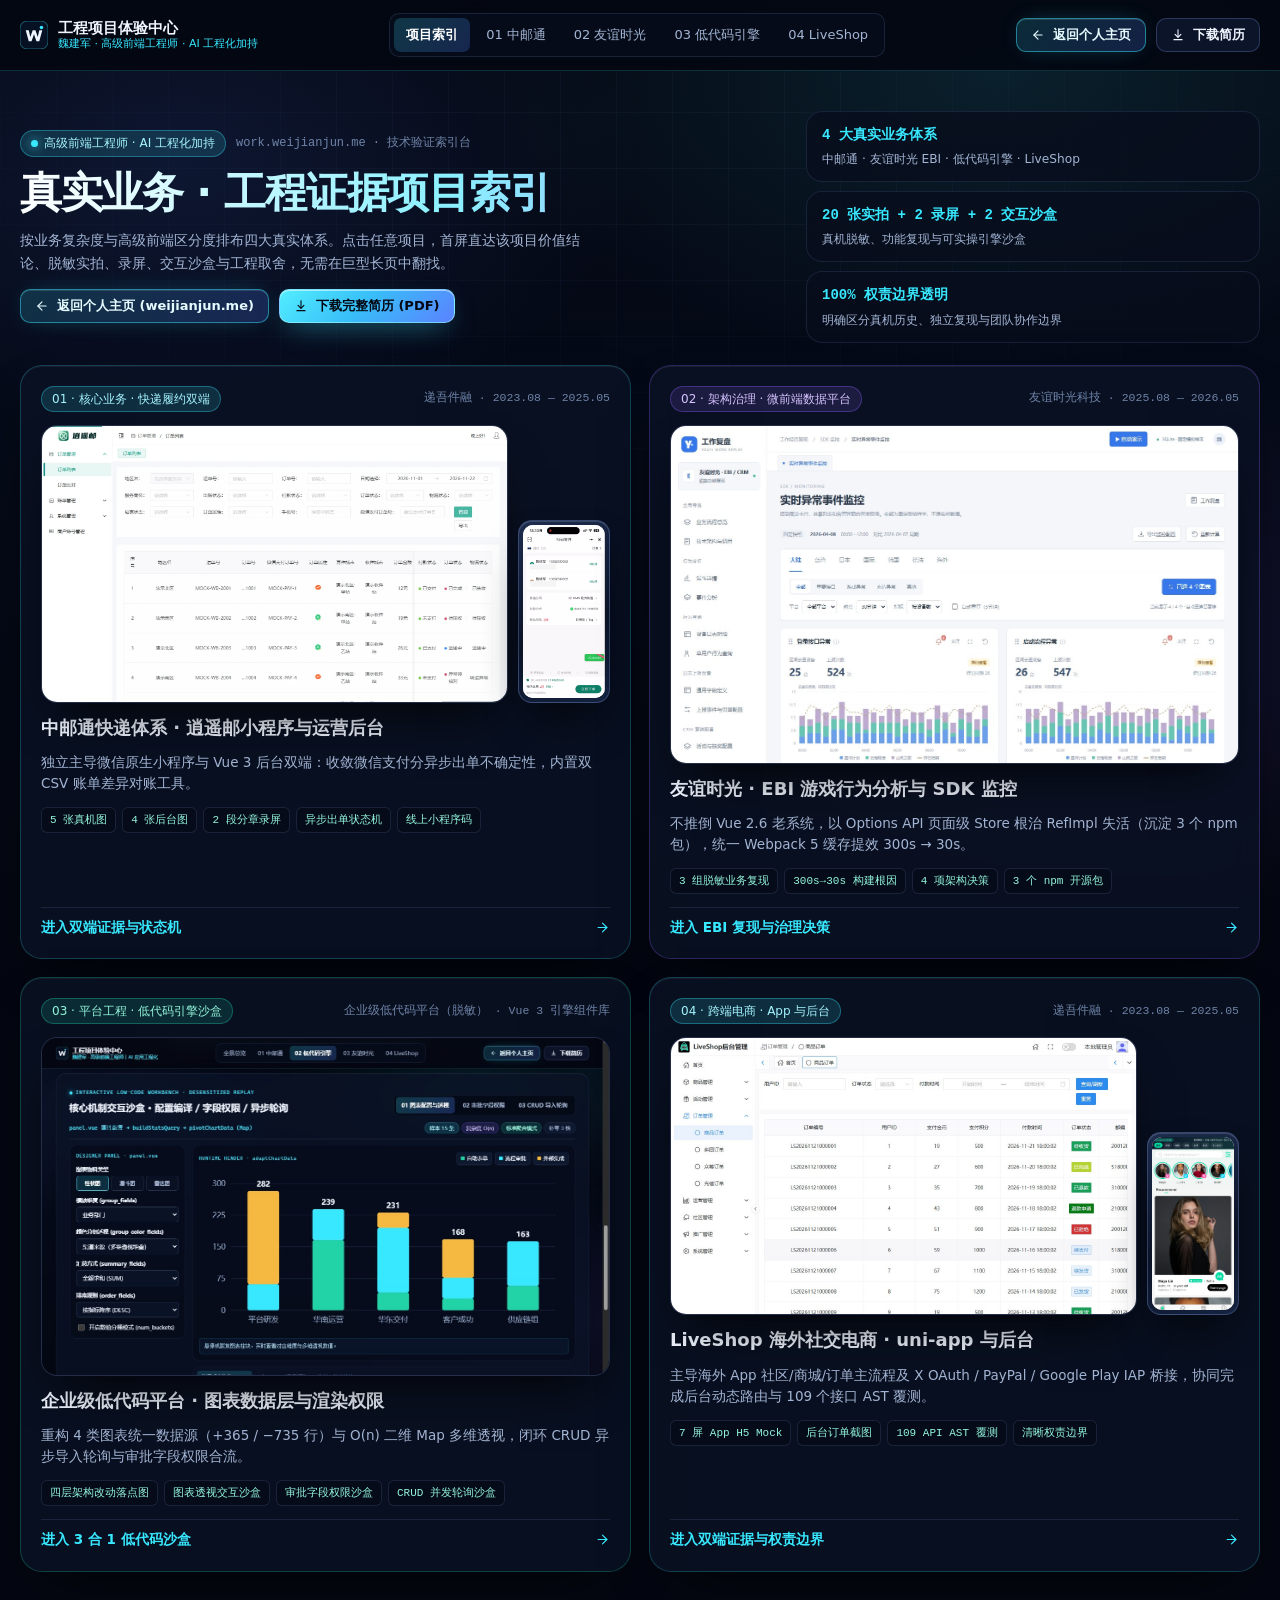
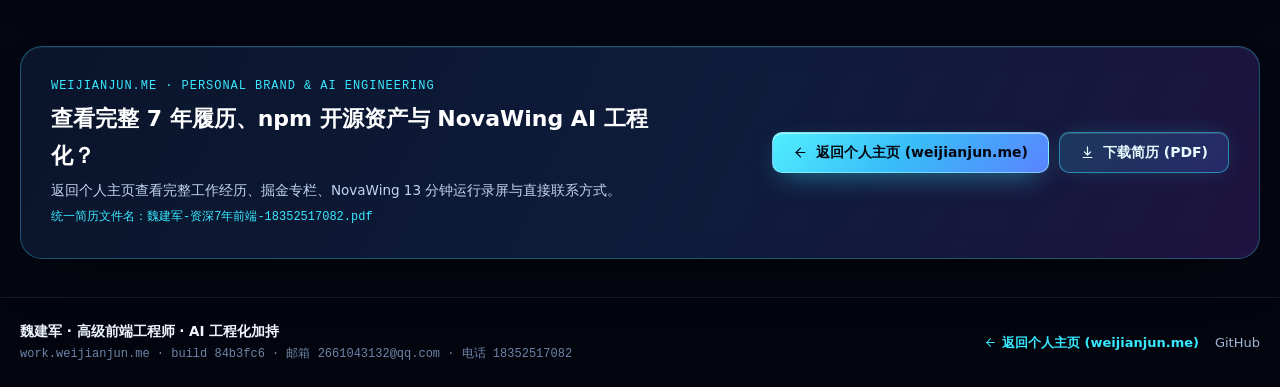
==== commit f0ef8ae5: "deploy(work): publish visitor widget and wechat qr from weijianjun-career@84b3fc6 Source: weijianjun" ====
--- a/index.html
+++ b/index.html
@@ -10,8 +10,8 @@
     />
     <title>工程项目体验中心 · 魏建军｜高级前端工程师 · AI 工程化加持</title>
     <link rel="icon" type="image/svg+xml" href="/favicon.svg" />
-    <script type="module" crossorigin src="/assets/index-B58I1Vxr.js"></script>
-    <link rel="stylesheet" crossorigin href="/assets/index-B8DBxpJC.css">
+    <script type="module" crossorigin src="/assets/index-Ce5Xj-GN.js"></script>
+    <link rel="stylesheet" crossorigin href="/assets/index-CG1ipgXD.css">
   </head>
   <body>
     <div id="app"></div>
--- a/assets/index-CG1ipgXD.css
+++ b/assets/index-CG1ipgXD.css
@@ -0,0 +1 @@
+:root{--bg-void: #040711;--bg-deep: #070d1b;--bg-surface: #0b1326;--bg-surface-elevated: #101b33;--bg-glass: rgba(11, 19, 38, .76);--bg-glass-strong: rgba(8, 14, 29, .9);--ink-primary: #f0f5ff;--ink-secondary: #a3b5d4;--ink-muted: #6f84a8;--ink-inverse: #040711;--cyan: #38e8ff;--cyan-soft: rgba(56, 232, 255, .14);--cyan-line: rgba(56, 232, 255, .42);--blue: #4f7cff;--blue-soft: rgba(79, 124, 255, .16);--violet: #8b5cf6;--violet-soft: rgba(139, 92, 246, .15);--emerald: #22d3a8;--emerald-soft: rgba(34, 211, 168, .14);--amber: #f5b942;--amber-soft: rgba(245, 185, 66, .14);--line-subtle: rgba(148, 179, 255, .12);--line-strong: rgba(148, 179, 255, .24);--specular: inset 0 1px 0 rgba(255, 255, 255, .06);--font-sans: "Inter", "PingFang SC", "Hiragino Sans GB", "Microsoft YaHei", "Noto Sans SC", system-ui, -apple-system, BlinkMacSystemFont, sans-serif;--font-mono: "JetBrains Mono", "Cascadia Mono", "SFMono-Regular", ui-monospace, Consolas, monospace;--radius-xs: 6px;--radius-sm: 10px;--radius-md: 16px;--radius-lg: 22px;--radius-pill: 999px;--container-max: 1240px;--nav-height: 70px;--ease-out: cubic-bezier(.22, 1, .36, 1)}*,*:before,*:after{box-sizing:border-box}html{scroll-behavior:smooth;color-scheme:dark;background-color:var(--bg-void);-webkit-text-size-adjust:100%}body{margin:0;min-height:100vh;font-family:var(--font-sans);font-size:15px;line-height:1.65;color:var(--ink-primary);background-color:var(--bg-void);overflow-x:clip;-webkit-font-smoothing:antialiased;-moz-osx-font-smoothing:grayscale}img,video,svg{display:block;max-width:100%}button,input,select,textarea{font:inherit;color:inherit}a{color:inherit;text-decoration:none}:focus-visible{outline:2px solid var(--cyan);outline-offset:3px;border-radius:var(--radius-xs)}.skip-link{position:fixed;top:-100px;left:16px;z-index:200;padding:10px 16px;border-radius:var(--radius-sm);background:var(--cyan);color:var(--ink-inverse);font-weight:600;transition:top .2s var(--ease-out)}.skip-link:focus{top:16px}.sr-only{position:absolute;width:1px;height:1px;padding:0;margin:-1px;overflow:hidden;clip:rect(0,0,0,0);white-space:nowrap;border:0}.space-shell{position:relative;min-height:100vh;isolation:isolate}.space-shell:before{content:"";position:fixed;inset:0;z-index:-2;pointer-events:none;background:radial-gradient(62% 48% at 78% 8%,rgba(56,232,255,.11),transparent 68%),radial-gradient(50% 42% at 14% 18%,rgba(79,124,255,.13),transparent 72%),radial-gradient(46% 42% at 88% 72%,rgba(139,92,246,.1),transparent 72%),linear-gradient(180deg,#040711,#050a18 48%,#040711)}.space-shell:after{content:"";position:fixed;inset:0;z-index:-1;pointer-events:none;background-image:linear-gradient(to right,rgba(130,170,255,.045) 1px,transparent 1px),linear-gradient(to bottom,rgba(130,170,255,.045) 1px,transparent 1px);background-size:56px 56px;mask-image:radial-gradient(ellipse 85% 65% at 50% 15%,#000 18%,transparent 82%);-webkit-mask-image:radial-gradient(ellipse 85% 65% at 50% 15%,#000 18%,transparent 82%)}.container{width:min(var(--container-max),calc(100% - 40px));margin-inline:auto}.section-block{position:relative;padding-block:clamp(44px,5.5vw,76px)}[id]{scroll-margin-top:86px}.section-block+.section-block:before{content:"";position:absolute;top:0;left:50%;transform:translate(-50%);width:min(var(--container-max),calc(100% - 40px));height:1px;background:linear-gradient(90deg,transparent,rgba(148,179,255,.18) 20%,rgba(56,232,255,.22) 50%,rgba(148,179,255,.18) 80%,transparent)}.eyebrow{display:inline-flex;align-items:center;gap:8px;font-family:var(--font-mono);font-size:12px;letter-spacing:.08em;text-transform:uppercase;color:var(--cyan)}.eyebrow-dot{width:7px;height:7px;border-radius:50%;background:var(--cyan);box-shadow:0 0 12px var(--cyan);flex-shrink:0}.section-header{display:grid;gap:12px;margin-bottom:clamp(28px,3.6vw,44px)}.section-header-split{display:flex;flex-wrap:wrap;align-items:flex-end;justify-content:space-between;gap:18px}.section-title{margin:0;font-size:clamp(26px,3.4vw,38px);line-height:1.18;letter-spacing:-.025em;font-weight:700;color:var(--ink-primary)}.section-lead{margin:0;max-width:66ch;font-size:15px;color:var(--ink-secondary)}.mono{font-family:var(--font-mono);font-variant-numeric:tabular-nums}.glass-panel{background:var(--bg-glass);border:1px solid var(--line-subtle);border-radius:var(--radius-lg);box-shadow:var(--specular),0 24px 56px -28px #000000d9;backdrop-filter:blur(16px);-webkit-backdrop-filter:blur(16px)}.glass-panel-interactive{transition:border-color .25s var(--ease-out),transform .25s var(--ease-out),box-shadow .25s var(--ease-out)}.glass-panel-interactive:hover{border-color:var(--cyan-line);box-shadow:var(--specular),0 26px 60px -24px #000000e6,0 0 0 1px #38e8ff1f}.badge{display:inline-flex;align-items:center;flex-wrap:wrap;gap:6px;max-width:100%;padding:4px 10px;border-radius:var(--radius-pill);font-size:12px;font-weight:500;line-height:1.35;border:1px solid var(--line-subtle);background:#101b33cc;color:var(--ink-secondary)}.badge-cyan{border-color:#38e8ff57;background:var(--cyan-soft);color:#a6f4ff}.badge-violet{border-color:#8b5cf65c;background:var(--violet-soft);color:#d6c5ff}.badge-emerald{border-color:#22d3a857;background:var(--emerald-soft);color:#93f5dc}.badge-amber{border-color:#f5b94257;background:var(--amber-soft);color:#fde19e}.tag-row{display:flex;flex-wrap:wrap;gap:8px}.tech-chip{display:inline-flex;align-items:center;padding:4px 10px;border-radius:var(--radius-xs);border:1px solid rgba(148,179,255,.14);background:#0f1930b8;color:#c5d5f2;font-family:var(--font-mono);font-size:12px;line-height:1.35}.btn{display:inline-flex;align-items:center;justify-content:center;gap:8px;padding:11px 20px;border-radius:var(--radius-sm);border:1px solid transparent;font-size:14px;font-weight:600;line-height:1.25;cursor:pointer;white-space:nowrap;transition:transform .2s var(--ease-out),background-color .2s var(--ease-out),border-color .2s var(--ease-out),box-shadow .2s var(--ease-out),color .2s var(--ease-out)}.btn:active{transform:translateY(1px)}.btn-sm{padding:8px 14px;font-size:13px}.btn-primary{background:linear-gradient(135deg,#52eeff,#38bdf8 48%,#5b82ff);color:#030712;border-color:#a5f3fc8c;box-shadow:0 10px 28px -10px #38e8ff8c,inset 0 1px #ffffff80}.btn-primary:hover{transform:translateY(-1px);box-shadow:0 14px 34px -10px #38e8ffb3,inset 0 1px #ffffffa6}.btn-portal{background:linear-gradient(135deg,#38e8ff29,#4f7cff38);border-color:#38e8ff7a;color:#e6fbff;box-shadow:inset 0 1px #ffffff1f,0 0 24px -10px #38e8ff73}.btn-portal:hover{transform:translateY(-1px);background:linear-gradient(135deg,#38e8ff42,#4f7cff57);border-color:var(--cyan);color:#fff}.btn-ghost{background:#101b33b8;border-color:var(--line-strong);color:var(--ink-primary)}.btn-ghost:hover{background:#182747e0;border-color:#94b3ff73}.btn-link{padding:6px 2px;background:transparent;color:var(--cyan);font-weight:500}.btn-link:hover{color:#a6f4ff}.optical-frame{position:relative;border-radius:var(--radius-md);border:1px solid rgba(148,179,255,.2);background:#070d1b;overflow:hidden;box-shadow:0 24px 48px -20px #000000e6,inset 0 1px #ffffff14}.optical-frame-bar{display:flex;align-items:center;justify-content:space-between;gap:10px;padding:8px 12px;background:linear-gradient(180deg,#0f1a31,#0a1224);border-bottom:1px solid rgba(148,179,255,.12)}.optical-dots{display:inline-flex;align-items:center;gap:5px;flex-shrink:0}.optical-dots span{width:7px;height:7px;border-radius:50%;background:#94b3ff47}.optical-dots span:first-child{background:#38e8ffa6}.optical-bar-label{font-family:var(--font-mono);font-size:11px;color:var(--ink-muted);overflow:hidden;text-overflow:ellipsis;white-space:nowrap}.optical-media-btn{display:block;width:100%;padding:0;border:0;background:#070d1b;cursor:zoom-in;position:relative;text-align:left}.optical-media-btn img{width:100%;height:auto;display:block;transition:transform .35s var(--ease-out)}.optical-media-btn:hover img{transform:scale(1.015)}.optical-zoom-hint{position:absolute;right:10px;bottom:10px;display:inline-flex;align-items:center;gap:5px;padding:5px 10px;border-radius:var(--radius-pill);background:#040711d6;border:1px solid rgba(56,232,255,.4);color:#e6fbff;font-size:11px;font-weight:500;-webkit-backdrop-filter:blur(8px);backdrop-filter:blur(8px)}.phone-bezel{position:relative;border-radius:22px;padding:6px;background:linear-gradient(160deg,#1e2d4f,#0b1326 60%,#152340);border:1px solid rgba(148,179,255,.26);box-shadow:0 24px 48px -18px #000000eb,inset 0 1px #ffffff24}.phone-bezel-screen{display:block;width:100%;padding:0;border:0;border-radius:16px;overflow:hidden;background:#fff;cursor:zoom-in}.phone-bezel-screen img{width:100%;height:auto;display:block}[data-reveal]{opacity:1;transform:translateY(0);transition:opacity .45s var(--ease-out),transform .45s var(--ease-out)}@media(max-width:768px){.container{width:min(var(--container-max),calc(100% - 28px))}}@media(max-width:480px){.btn{white-space:normal;text-align:center}.glass-panel,.optical-frame,.case-stack>*,.work-hero-stack>*{min-width:0}p,li{overflow-wrap:anywhere}.mono{overflow-wrap:break-word}}@media(prefers-reduced-motion:reduce){html{scroll-behavior:auto}*,*:before,*:after{animation-duration:.01ms!important;animation-iteration-count:1!important;transition-duration:.01ms!important}[data-reveal]{opacity:1;transform:none}}.app-icon[data-v-6edf1537]{flex-shrink:0}.work-nav[data-v-8f239659]{position:sticky;top:0;z-index:80;border-bottom:1px solid rgba(56,232,255,.18);background:#040711e6;backdrop-filter:blur(18px);-webkit-backdrop-filter:blur(18px)}.work-nav-inner[data-v-8f239659]{min-height:var(--nav-height);display:flex;align-items:center;justify-content:space-between;gap:14px}.work-brand[data-v-8f239659]{display:inline-flex;align-items:center;gap:10px;min-width:0}.brand-mark[data-v-8f239659]{flex-shrink:0;display:inline-flex}.brand-copy[data-v-8f239659]{display:grid;line-height:1.2;min-width:0}.brand-title[data-v-8f239659]{font-size:14.5px;font-weight:700;color:var(--ink-primary)}.brand-sub[data-v-8f239659]{font-size:11px;color:var(--cyan);white-space:nowrap;overflow:hidden;text-overflow:ellipsis}.work-tabs[data-v-8f239659]{display:flex;align-items:center;gap:4px;padding:4px;border-radius:var(--radius-sm);border:1px solid rgba(148,179,255,.14);background:#070d1bd9}.work-tab[data-v-8f239659]{padding:6px 12px;border-radius:7px;font-size:13px;font-weight:500;color:var(--ink-secondary);white-space:nowrap;transition:background-color .2s var(--ease-out),color .2s var(--ease-out)}.work-tab[data-v-8f239659]:hover{color:var(--ink-primary)}.work-tab.is-active[data-v-8f239659]{background:linear-gradient(135deg,#38e8ff33,#4f7cff3d);color:#fff;font-weight:600}.work-nav-actions[data-v-8f239659]{display:flex;align-items:center;gap:10px;flex-shrink:0}.work-menu-btn[data-v-8f239659]{display:none;width:38px;height:38px;align-items:center;justify-content:center;border-radius:var(--radius-sm);border:1px solid var(--line-strong);background:#101b33cc;color:var(--ink-primary);cursor:pointer}.work-drawer[data-v-8f239659]{border-top:1px solid var(--line-subtle);background:#050915fa;padding-block:16px 22px}.work-drawer-inner[data-v-8f239659]{display:grid;gap:14px}.drawer-role[data-v-8f239659]{margin:0;font-size:12px;color:var(--cyan)}.drawer-tabs[data-v-8f239659]{display:grid;gap:6px}.drawer-tab[data-v-8f239659]{display:flex;align-items:center;justify-content:space-between;padding:11px 12px;border-radius:var(--radius-sm);border:1px solid rgba(148,179,255,.1);background:#101b3380;color:var(--ink-primary);font-size:14px}.drawer-tab.is-active[data-v-8f239659]{border-color:var(--cyan);background:#38e8ff24}.drawer-actions[data-v-8f239659]{display:grid;gap:10px}@media(max-width:1120px){.work-tabs[data-v-8f239659]{display:none}.work-menu-btn[data-v-8f239659]{display:inline-flex}}@media(max-width:720px){.brand-sub[data-v-8f239659],.work-resume-desktop[data-v-8f239659]{display:none}.return-home-cta[data-v-8f239659]{padding:8px 11px;font-size:12.5px}}.simulator-box[data-v-d9ebd5f1]{padding:clamp(20px,2.6vw,30px);display:grid;gap:18px;border-color:#38e8ff47;background:radial-gradient(50% 60% at 100% 0%,rgba(56,232,255,.08),transparent 65%),#070d1be0}.sim-heading[data-v-d9ebd5f1]{display:grid;gap:6px}.sim-title[data-v-d9ebd5f1]{margin:0;font-size:clamp(18px,2.1vw,23px);color:var(--ink-primary)}.sim-desc[data-v-d9ebd5f1]{margin:0;font-size:13.5px;color:var(--ink-secondary)}.inline-code[data-v-d9ebd5f1]{padding:2px 6px;border-radius:5px;background:#38e8ff1a;color:#a6f4ff;font-size:12px;overflow-wrap:anywhere;word-break:break-word}.sim-tabs[data-v-d9ebd5f1]{display:grid;grid-template-columns:repeat(4,minmax(0,1fr));gap:8px}.sim-tab[data-v-d9ebd5f1]{display:grid;gap:4px;padding:12px;border-radius:var(--radius-sm);border:1px solid rgba(148,179,255,.14);background:#040813c7;text-align:left;cursor:pointer;transition:border-color .2s var(--ease-out),background-color .2s var(--ease-out)}.sim-tab[data-v-d9ebd5f1]:hover{border-color:#38e8ff5c}.sim-tab.is-active[data-v-d9ebd5f1]{border-color:var(--cyan);background:linear-gradient(135deg,#38e8ff29,#4f7cff2e)}.sim-tab-badge[data-v-d9ebd5f1]{font-size:10px;color:var(--cyan);letter-spacing:.06em}.sim-tab-label[data-v-d9ebd5f1]{font-size:13px;font-weight:600;color:var(--ink-primary)}.sim-stage[data-v-d9ebd5f1]{display:grid;gap:14px}.sim-trigger[data-v-d9ebd5f1]{display:flex;flex-wrap:wrap;align-items:center;gap:10px;padding:12px 14px;border-radius:var(--radius-sm);background:#0b1326d9;border:1px solid var(--line-subtle)}.trigger-tag[data-v-d9ebd5f1]{font-size:11px;color:var(--cyan);padding:2px 8px;border-radius:4px;background:var(--cyan-soft)}.trigger-text[data-v-d9ebd5f1]{margin:0;font-size:13.5px;color:#dce9ff}.sim-timeline[data-v-d9ebd5f1]{margin:0;padding:0;list-style:none;display:grid;grid-template-columns:repeat(auto-fit,minmax(min(230px,100%),1fr));gap:12px}.sim-step[data-v-d9ebd5f1]{padding:15px;border-radius:var(--radius-sm);border:1px solid rgba(148,179,255,.15);background:#050a16d1;display:grid;gap:8px;align-content:start}.step-head[data-v-d9ebd5f1]{display:flex;align-items:center;justify-content:space-between;gap:8px}.step-time[data-v-d9ebd5f1]{font-size:12.5px;font-weight:700;color:var(--cyan)}.step-action[data-v-d9ebd5f1]{margin:0;font-size:13.5px;font-weight:600;color:var(--ink-primary)}.step-guard[data-v-d9ebd5f1]{margin:0;font-size:12.5px;color:var(--ink-secondary)}.guard-prefix[data-v-d9ebd5f1]{color:#93f5dc;font-weight:600}.sim-outcome[data-v-d9ebd5f1]{display:flex;flex-wrap:wrap;align-items:center;justify-content:space-between;gap:12px;padding:13px 16px;border-radius:var(--radius-sm);border:1px solid rgba(34,211,168,.34);background:#22d3a814}.outcome-pill[data-v-d9ebd5f1]{display:flex;flex-wrap:wrap;align-items:center;gap:10px}.outcome-kicker[data-v-d9ebd5f1]{font-size:11px;color:#93f5dc}.outcome-val[data-v-d9ebd5f1]{font-size:14px;font-weight:700;color:#fff}.outcome-ux[data-v-d9ebd5f1]{margin:0;font-size:13px;color:#cde8e2}@media(max-width:960px){.sim-tabs[data-v-d9ebd5f1]{grid-template-columns:repeat(2,minmax(0,1fr))}}@media(max-width:560px){.sim-tabs[data-v-d9ebd5f1]{grid-template-columns:1fr}}.value-trio[data-v-51963f14]{display:grid;grid-template-columns:repeat(3,minmax(0,1fr));gap:12px;padding-top:4px}.trio-item[data-v-51963f14]{padding:13px 15px;border-radius:var(--radius-sm);border:1px solid var(--line-subtle);background:#050a16c7;display:grid;gap:5px;align-content:start}.accent-cyan .trio-kicker[data-v-51963f14]{color:var(--cyan)}.accent-violet .trio-kicker[data-v-51963f14]{color:#c4b5fd}.accent-emerald .trio-kicker[data-v-51963f14]{color:var(--emerald)}.trio-item.is-highlight[data-v-51963f14]{border-color:#38e8ff47;background:#091428db}.accent-violet .trio-item.is-highlight[data-v-51963f14]{border-color:#8b5cf657;background:#140e2ab8}.accent-emerald .trio-item.is-highlight[data-v-51963f14]{border-color:#22d3a852;background:#071822c7}.trio-kicker[data-v-51963f14]{font-size:11px;font-weight:700;letter-spacing:.05em;white-space:nowrap}.trio-text[data-v-51963f14]{margin:0;font-size:13px;line-height:1.55;color:#dce8ff}@media(max-width:900px){.value-trio[data-v-51963f14]{grid-template-columns:1fr}}.decisions-shell[data-v-6d3bfef0]{padding:clamp(20px,2.6vw,28px);display:grid;gap:16px}.decisions-head[data-v-6d3bfef0]{display:flex;flex-wrap:wrap;align-items:flex-end;justify-content:space-between;gap:12px}.decisions-heading[data-v-6d3bfef0]{margin:4px 0 0;font-size:clamp(17px,2vw,20px);color:var(--ink-primary)}.decisions-grid[data-v-6d3bfef0]{display:grid;grid-template-columns:repeat(2,minmax(0,1fr));gap:14px;align-items:start}.decision-card[data-v-6d3bfef0]{border-radius:var(--radius-md);border:1px solid var(--line-subtle);background:#050a16cc;transition:border-color .2s var(--ease-out);overflow:hidden}.decision-card.is-open[data-v-6d3bfef0]{border-color:#94b3ff42}.decision-trigger[data-v-6d3bfef0]{width:100%;padding:16px 18px;border:0;background:transparent;text-align:left;cursor:pointer;display:grid;gap:7px}.decision-trigger:hover .decision-toggle-hint[data-v-6d3bfef0]{color:var(--ink-primary)}.decision-trigger-top[data-v-6d3bfef0]{display:flex;align-items:center;justify-content:space-between;gap:10px}.decision-index[data-v-6d3bfef0]{font-size:11px;letter-spacing:.08em;white-space:nowrap}.accent-cyan .decision-index[data-v-6d3bfef0]{color:var(--cyan)}.accent-violet .decision-index[data-v-6d3bfef0]{color:#c4b5fd}.accent-emerald .decision-index[data-v-6d3bfef0]{color:var(--emerald)}.decision-toggle-hint[data-v-6d3bfef0]{font-size:12px;color:var(--ink-muted);white-space:nowrap}.decision-title[data-v-6d3bfef0]{margin:0;font-size:15.5px;line-height:1.35;color:var(--ink-primary)}.decision-summary[data-v-6d3bfef0]{margin:0;font-size:13px;line-height:1.5;color:#a6f4ff}.decision-summary strong[data-v-6d3bfef0]{color:var(--emerald)}.decision-body[data-v-6d3bfef0]{padding:0 18px 18px;display:grid;gap:8px}.decision-row[data-v-6d3bfef0]{margin:0;font-size:13.2px;color:var(--ink-secondary)}.decision-row strong[data-v-6d3bfef0]{color:var(--ink-primary)}.decision-outcome[data-v-6d3bfef0]{margin:2px 0 0;padding-top:8px;border-top:1px solid var(--line-subtle);font-size:13.2px;color:#a6f4ff}.decision-outcome strong[data-v-6d3bfef0]{color:var(--emerald)}@media(max-width:820px){.decisions-grid[data-v-6d3bfef0]{grid-template-columns:1fr}}.case-section[data-v-fa1c083c]{padding-top:16px;padding-bottom:clamp(24px,3.2vw,40px)}.case-stack[data-v-fa1c083c]{display:grid;gap:18px}.case-header[data-v-fa1c083c]{padding:clamp(20px,2.8vw,30px);display:grid;gap:15px;border-color:#38e8ff42}.case-header-top[data-v-fa1c083c]{display:flex;flex-wrap:wrap;align-items:center;justify-content:space-between;gap:12px}.case-badges[data-v-fa1c083c]{display:flex;flex-wrap:wrap;align-items:center;gap:10px}.case-period[data-v-fa1c083c]{font-size:12px;color:var(--ink-muted)}.subview-switch[data-v-fa1c083c]{display:flex;flex-wrap:wrap;gap:6px;padding:4px;border-radius:var(--radius-sm);border:1px solid rgba(148,179,255,.14);background:#040813cc}.subview-btn[data-v-fa1c083c]{padding:6px 12px;border:1px solid transparent;border-radius:7px;background:transparent;color:var(--ink-secondary);font-size:12.5px;font-weight:500;cursor:pointer}.subview-btn.is-active[data-v-fa1c083c]{border-color:#38e8ff73;background:#38e8ff29;color:#fff;font-weight:600}.case-title[data-v-fa1c083c]{margin:0;font-size:clamp(22px,2.8vw,32px);line-height:1.22;color:var(--ink-primary)}.case-subtitle[data-v-fa1c083c]{margin:0;font-size:14px;color:var(--ink-secondary);max-width:78ch}.lifecycle-grid[data-v-fa1c083c]{display:grid;grid-template-columns:repeat(4,minmax(0,1fr));gap:12px;padding-top:2px}.lifecycle-node[data-v-fa1c083c]{padding:13px 14px;border-radius:var(--radius-sm);border:1px solid var(--line-subtle);background:#050a16c7;display:grid;gap:5px;align-content:start}.lifecycle-top[data-v-fa1c083c]{display:flex;align-items:center;justify-content:space-between;gap:8px}.lifecycle-step[data-v-fa1c083c]{font-size:12px;font-weight:700;color:var(--cyan);white-space:nowrap}.lifecycle-title[data-v-fa1c083c]{margin:0;font-size:13.8px;color:var(--ink-primary)}.lifecycle-detail[data-v-fa1c083c]{margin:0;font-size:12.2px;color:var(--ink-secondary)}.evidence-panel[data-v-fa1c083c]{padding:clamp(18px,2.4vw,28px);display:grid;gap:18px}.panel-header[data-v-fa1c083c]{display:flex;flex-wrap:wrap;align-items:flex-end;justify-content:space-between;gap:14px}.panel-title[data-v-fa1c083c]{margin:4px 0 0;font-size:clamp(17.5px,2vw,21px);color:var(--ink-primary)}.mini-spotlight[data-v-fa1c083c]{display:grid;grid-template-columns:minmax(0,1.45fr) minmax(0,.85fr);gap:16px}.video-trigger-card[data-v-fa1c083c]{display:grid;grid-template-columns:126px minmax(0,1fr);gap:16px;padding:16px;border-radius:var(--radius-md);border:1px solid rgba(56,232,255,.22);background:#050a16d1;align-items:center}.video-thumb[data-v-fa1c083c]{position:relative;width:126px;height:220px;border-radius:14px;overflow:hidden;border:1px solid rgba(148,179,255,.24);background:#fff}.video-thumb img[data-v-fa1c083c]{width:100%;height:100%;object-fit:cover;object-position:top}.play-overlay-btn[data-v-fa1c083c]{position:absolute;inset:0;display:flex;flex-direction:column;align-items:center;justify-content:center;gap:6px;border:0;background:#0407118f;color:#fff;font-size:12px;font-weight:600;cursor:pointer;transition:background-color .2s var(--ease-out)}.play-overlay-btn[data-v-fa1c083c]:hover{background:#0407115c}.video-info[data-v-fa1c083c]{display:grid;gap:9px;justify-items:start}.video-title[data-v-fa1c083c]{margin:0;font-size:15.5px;color:var(--ink-primary)}.video-desc[data-v-fa1c083c]{margin:0;font-size:13px;color:var(--ink-secondary)}.chapter-pills[data-v-fa1c083c]{display:flex;flex-wrap:wrap;gap:6px}.chapter-pill[data-v-fa1c083c]{padding:4px 9px;border-radius:5px;border:1px solid var(--line-subtle);background:#0b1326cc;font-size:11.5px;color:#a6f4ff;cursor:pointer;transition:border-color .2s var(--ease-out)}.chapter-pill[data-v-fa1c083c]:hover{border-color:var(--cyan)}.qr-card[data-v-fa1c083c]{display:flex;align-items:center;gap:16px;padding:16px;border-radius:var(--radius-md);border:1px solid var(--line-subtle);background:#050a16d1}.qr-img-btn[data-v-fa1c083c]{flex-shrink:0;width:138px;padding:10px;border-radius:var(--radius-sm);border:1px solid rgba(56,232,255,.34);background:#fff;cursor:zoom-in;display:flex;align-items:center;justify-content:center}.qr-img-btn img[data-v-fa1c083c]{width:100%;height:auto;display:block}.qr-meta[data-v-fa1c083c]{display:grid;gap:6px;justify-items:start}.qr-name[data-v-fa1c083c]{margin:0;font-size:14px;font-weight:700;color:var(--ink-primary)}.qr-caption[data-v-fa1c083c]{margin:0;font-size:12px;color:var(--ink-secondary)}.phone-strip[data-v-fa1c083c]{display:grid;grid-template-columns:repeat(5,minmax(0,1fr));gap:14px}.phone-shot-card[data-v-fa1c083c]{display:grid;gap:10px;align-content:start;min-width:0}.phone-shot-card img[data-v-fa1c083c]{width:100%;height:auto;aspect-ratio:9 / 19;object-fit:cover;object-position:top}.admin-video-note[data-v-fa1c083c]{margin:0;display:flex;flex-wrap:wrap;align-items:center;gap:10px;font-size:13px;color:var(--ink-secondary)}.admin-grid[data-v-fa1c083c]{display:grid;grid-template-columns:repeat(2,minmax(0,1fr));gap:16px}.desktop-shot-card[data-v-fa1c083c]{display:grid;gap:10px;align-content:start}.desktop-shot-card img[data-v-fa1c083c]{aspect-ratio:16 / 10;object-fit:cover;object-position:top left}.shot-copy[data-v-fa1c083c]{display:grid;gap:4px;min-width:0}.shot-tag[data-v-fa1c083c]{font-size:11px;color:var(--cyan)}.shot-title[data-v-fa1c083c]{margin:0;font-size:14px;font-weight:600;color:var(--ink-primary)}.shot-caption[data-v-fa1c083c]{margin:0;font-size:12.2px;color:var(--ink-secondary);overflow-wrap:anywhere}@media(max-width:1100px){.lifecycle-grid[data-v-fa1c083c]{grid-template-columns:repeat(2,minmax(0,1fr))}.mini-spotlight[data-v-fa1c083c]{grid-template-columns:1fr}.phone-strip[data-v-fa1c083c]{grid-template-columns:repeat(3,minmax(0,1fr))}}@media(max-width:760px){.admin-grid[data-v-fa1c083c],.lifecycle-grid[data-v-fa1c083c]{grid-template-columns:1fr}.video-trigger-card[data-v-fa1c083c],.qr-card[data-v-fa1c083c]{grid-template-columns:1fr;flex-direction:column;align-items:flex-start}.video-thumb[data-v-fa1c083c]{width:136px}.phone-strip[data-v-fa1c083c]{grid-template-columns:repeat(2,minmax(0,1fr))}}.case-section[data-v-8ce0cc53]{padding-top:16px;padding-bottom:clamp(24px,3.2vw,40px)}.case-stack[data-v-8ce0cc53]{display:grid;gap:18px}.case-header[data-v-8ce0cc53]{padding:clamp(20px,2.8vw,30px);display:grid;gap:15px;border-color:#8b5cf657;background:radial-gradient(50% 80% at 100% 0%,rgba(139,92,246,.12),transparent 65%),var(--bg-glass)}.case-badges[data-v-8ce0cc53]{display:flex;flex-wrap:wrap;align-items:center;gap:10px}.case-period[data-v-8ce0cc53]{font-size:12px;color:var(--ink-muted)}.case-title[data-v-8ce0cc53]{margin:0;font-size:clamp(22px,2.8vw,32px);line-height:1.22;color:var(--ink-primary)}.case-subtitle[data-v-8ce0cc53]{margin:0;font-size:14px;color:var(--ink-secondary);max-width:78ch}.governance-strip[data-v-8ce0cc53]{display:grid;grid-template-columns:repeat(3,minmax(0,1fr));gap:12px;padding-top:2px}.gov-stat[data-v-8ce0cc53]{padding:13px 15px;border-radius:var(--radius-sm);border:1px solid rgba(139,92,246,.25);background:#060b18c7;display:grid;gap:4px}.gov-val[data-v-8ce0cc53]{font-size:15.5px;font-weight:700;color:#c4b5fd}.gov-label[data-v-8ce0cc53]{font-size:12.2px;color:var(--ink-secondary)}.gov-link[data-v-8ce0cc53]{color:var(--cyan);text-decoration:underline;text-underline-offset:2px}.replay-workbench[data-v-8ce0cc53]{padding:clamp(18px,2.4vw,28px);display:grid;gap:18px}.replay-top[data-v-8ce0cc53]{display:flex;flex-wrap:wrap;align-items:flex-end;justify-content:space-between;gap:14px}.replay-title[data-v-8ce0cc53]{margin:4px 0 0;font-size:clamp(17.5px,2vw,21px);color:var(--ink-primary)}.replay-tabs[data-v-8ce0cc53]{display:flex;flex-wrap:wrap;gap:6px}.replay-tab[data-v-8ce0cc53]{padding:7px 12px;border-radius:var(--radius-pill);border:1px solid var(--line-subtle);background:#050a16cc;color:var(--ink-secondary);font-size:12.5px;font-weight:500;cursor:pointer}.replay-tab.is-active[data-v-8ce0cc53]{border-color:#8b5cf6a6;background:var(--violet-soft);color:#fff}.replay-main[data-v-8ce0cc53]{display:grid;grid-template-columns:minmax(0,1.38fr) minmax(0,.82fr);gap:18px;align-items:start}.replay-primary img[data-v-8ce0cc53]{aspect-ratio:16 / 10.6;object-fit:cover;object-position:top left}.replay-sidebar[data-v-8ce0cc53]{display:grid;gap:14px}.active-shot-info[data-v-8ce0cc53]{display:grid;gap:6px;justify-items:start}.shot-heading[data-v-8ce0cc53]{margin:0;font-size:16px;color:var(--ink-primary)}.shot-desc[data-v-8ce0cc53]{margin:0;font-size:13px;color:var(--ink-secondary)}.thumb-list[data-v-8ce0cc53]{display:grid;gap:8px}.thumb-item[data-v-8ce0cc53]{display:grid;grid-template-columns:88px minmax(0,1fr);gap:10px;padding:8px;border-radius:var(--radius-sm);border:1px solid var(--line-subtle);background:#050a16c7;text-align:left;cursor:pointer;align-items:center}.thumb-item.is-active[data-v-8ce0cc53]{border-color:var(--cyan);background:#38e8ff1a}.thumb-item img[data-v-8ce0cc53]{width:88px;height:56px;object-fit:cover;object-position:top left;border-radius:5px;background:#0b1326}.thumb-meta[data-v-8ce0cc53]{display:grid;gap:2px}.thumb-tag[data-v-8ce0cc53]{font-size:10.5px;color:var(--cyan)}.thumb-title[data-v-8ce0cc53]{font-size:12.5px;font-weight:600;color:var(--ink-primary)}.provenance-note[data-v-8ce0cc53]{margin:0;font-size:12px;color:var(--ink-muted);line-height:1.5}@media(max-width:1024px){.replay-main[data-v-8ce0cc53],.governance-strip[data-v-8ce0cc53]{grid-template-columns:1fr}}.case-section[data-v-a6f093f6]{padding-top:16px;padding-bottom:clamp(24px,3.2vw,40px)}.case-stack[data-v-a6f093f6]{display:grid;gap:20px}.case-header[data-v-a6f093f6],.arch-panel[data-v-a6f093f6],.sandbox-shell[data-v-a6f093f6]{padding:clamp(20px,2.8vw,30px);display:grid;gap:16px}.case-header[data-v-a6f093f6]{border-color:#38e8ff3d;background:radial-gradient(60% 85% at 100% 0%,rgba(56,232,255,.09),transparent 68%),var(--bg-glass)}.case-badges[data-v-a6f093f6]{display:flex;flex-wrap:wrap;align-items:center;justify-content:space-between;gap:10px}.case-period[data-v-a6f093f6]{font-size:12px;color:var(--ink-muted)}.case-title[data-v-a6f093f6]{margin:0;font-size:clamp(22px,2.8vw,32px);line-height:1.2;letter-spacing:-.02em;color:var(--ink-primary)}.case-subtitle[data-v-a6f093f6]{margin:0;font-size:14.5px;color:var(--ink-secondary);max-width:78ch}.governance-strip[data-v-a6f093f6]{display:grid;grid-template-columns:repeat(3,minmax(0,1fr));gap:12px;padding-top:4px}.gov-stat[data-v-a6f093f6]{padding:13px 15px;border-radius:var(--radius-sm);border:1px solid rgba(56,232,255,.22);background:#070d1bc7;display:grid;gap:4px}.gov-val[data-v-a6f093f6]{font-size:15px;font-weight:700;color:var(--cyan)}.gov-label[data-v-a6f093f6]{font-size:12.5px;color:var(--ink-secondary)}.panel-top[data-v-a6f093f6]{display:flex;flex-wrap:wrap;align-items:flex-end;justify-content:space-between;gap:14px}.panel-heading[data-v-a6f093f6]{margin:6px 0 0;font-size:clamp(18px,2vw,22px);color:var(--ink-primary)}.arch-legend[data-v-a6f093f6]{display:flex;flex-wrap:wrap;gap:14px;font-size:12.5px;color:var(--ink-secondary)}.legend-item[data-v-a6f093f6]{display:inline-flex;align-items:center;gap:6px}.dot[data-v-a6f093f6]{width:9px;height:9px;border-radius:3px;display:inline-block}.dot-mine[data-v-a6f093f6]{background:var(--cyan);box-shadow:0 0 8px #38e8ffa6}.dot-base[data-v-a6f093f6]{background:#94b3ff59}.arch-layers[data-v-a6f093f6]{display:grid;gap:10px}.arch-layer[data-v-a6f093f6]{padding:14px 16px;border-radius:var(--radius-md);border:1px solid var(--line-subtle);background:#070d1bb8;display:grid;grid-template-columns:195px minmax(0,1fr);gap:14px;align-items:start}.arch-layer.is-partial[data-v-a6f093f6]{border-color:#38e8ff4d;background:#091428cc}.arch-layer.is-owned[data-v-a6f093f6]{border-color:#22d3a880;background:linear-gradient(120deg,#0a202ce0,#09152ae0)}.layer-meta[data-v-a6f093f6]{display:grid;gap:6px;justify-items:start}.layer-meta strong[data-v-a6f093f6]{font-size:14.5px;color:var(--ink-primary)}.chip-wrap[data-v-a6f093f6]{display:flex;flex-wrap:wrap;gap:8px}.arch-chip[data-v-a6f093f6]{padding:6px 10px;border-radius:var(--radius-xs);border:1px solid rgba(148,179,255,.14);background:#0d162ab8;font-size:12.5px;color:var(--ink-secondary)}.arch-chip.is-mine[data-v-a6f093f6]{border-color:#38e8ff6b;background:#38e8ff1c;color:#e6fbff;font-weight:600}.sandbox-tabs[data-v-a6f093f6]{display:flex;flex-wrap:wrap;gap:6px;padding:4px;border-radius:var(--radius-sm);border:1px solid var(--line-subtle);background:#050a16e0}.sandbox-tab[data-v-a6f093f6]{padding:8px 13px;border:0;border-radius:7px;background:transparent;color:var(--ink-secondary);font-size:13px;font-weight:600;cursor:pointer;transition:background-color .2s var(--ease-out),color .2s var(--ease-out)}.sandbox-tab[data-v-a6f093f6]:hover{color:var(--ink-primary)}.sandbox-tab.is-active[data-v-a6f093f6]{background:linear-gradient(135deg,#38e8ff38,#4f7cff47);color:#fff}.sandbox-body[data-v-a6f093f6]{display:grid;gap:14px}.sandbox-status-bar[data-v-a6f093f6]{display:flex;flex-wrap:wrap;align-items:center;justify-content:space-between;gap:10px;padding-bottom:12px;border-bottom:1px solid var(--line-subtle)}.status-title[data-v-a6f093f6]{font-size:12.5px;color:var(--cyan)}.pill-group[data-v-a6f093f6]{display:flex;flex-wrap:wrap;gap:6px}.workbench-grid[data-v-a6f093f6]{display:grid;grid-template-columns:minmax(0,270px) minmax(0,1fr);gap:16px;align-items:start}.config-pane[data-v-a6f093f6],.chart-stage[data-v-a6f093f6]{padding:15px;border-radius:var(--radius-md);border:1px solid var(--line-subtle);background:#060c1ad1;display:grid;gap:12px}.pane-label[data-v-a6f093f6]{margin:0;font-size:11px;letter-spacing:.08em;color:var(--cyan)}.form-group[data-v-a6f093f6]{display:grid;gap:5px}.field-lbl[data-v-a6f093f6]{font-size:12.5px;font-weight:600;color:var(--ink-primary)}.neon-select[data-v-a6f093f6],.neon-input[data-v-a6f093f6]{width:100%;min-height:36px;padding:6px 10px;border-radius:var(--radius-xs);border:1px solid var(--line-strong);background:#0b1326f2;color:var(--ink-primary);font-size:13px}.neon-select[data-v-a6f093f6]:disabled,.neon-input[data-v-a6f093f6]:disabled{opacity:.55;cursor:not-allowed}.seg-3[data-v-a6f093f6]{display:grid;grid-template-columns:repeat(3,minmax(0,1fr));gap:5px}.seg-3 button[data-v-a6f093f6]{min-height:34px;border-radius:var(--radius-xs);border:1px solid var(--line-strong);background:#0b1326d9;color:var(--ink-secondary);font-size:12px;font-weight:600;cursor:pointer}.seg-3 button.is-active[data-v-a6f093f6]{border-color:var(--cyan);background:#38e8ff29;color:#fff}.neon-check[data-v-a6f093f6]{display:flex;align-items:center;gap:8px;font-size:13px;color:var(--ink-primary);cursor:pointer}.neon-check input[data-v-a6f093f6]{width:15px;height:15px;accent-color:var(--cyan)}.stage-pane[data-v-a6f093f6]{display:grid;gap:14px;min-width:0}.chart-stage-head[data-v-a6f093f6]{display:flex;flex-wrap:wrap;align-items:center;justify-content:space-between;gap:8px}.legend-bar[data-v-a6f093f6]{display:flex;flex-wrap:wrap;gap:6px}.legend-chip[data-v-a6f093f6]{display:inline-flex;align-items:center;gap:6px;padding:4px 9px;border-radius:var(--radius-xs);border:1px solid var(--line-subtle);background:#101b33cc;color:var(--ink-primary);font-size:12px;cursor:pointer}.legend-chip.is-off[data-v-a6f093f6]{opacity:.4;text-decoration:line-through}.swatch[data-v-a6f093f6]{width:9px;height:9px;border-radius:2px;display:inline-block}.swatch-0[data-v-a6f093f6]{background:#22d3a8}.swatch-1[data-v-a6f093f6]{background:#38e8ff}.swatch-2[data-v-a6f093f6]{background:#f5b942}.swatch-3[data-v-a6f093f6]{background:#8b5cf6}.chart-svg[data-v-a6f093f6]{width:100%;height:auto}.grid-line[data-v-a6f093f6]{stroke:#94b3ff24;stroke-width:1}.axis-lbl[data-v-a6f093f6]{fill:#98aecf;font-size:11.5px}.val-lbl[data-v-a6f093f6]{fill:#f0f5ff;font-size:11px;font-weight:700}.bar-seg[data-v-a6f093f6]{cursor:pointer;transition:opacity .15s ease}.bar-seg[data-v-a6f093f6]:hover,.bar-seg[data-v-a6f093f6]:focus-visible{opacity:.82}.hover-readout[data-v-a6f093f6]{padding:8px 11px;border-radius:var(--radius-xs);border:1px solid rgba(56,232,255,.2);background:#0b162dd1;font-size:12px;color:#b9ecff}.inspector-box[data-v-a6f093f6]{border-radius:var(--radius-md);border:1px solid var(--line-subtle);background:#040814;overflow:hidden}.inspector-bar[data-v-a6f093f6]{display:flex;flex-wrap:wrap;gap:6px;padding:8px 10px;border-bottom:1px solid var(--line-subtle);background:#0b1326e6}.inspector-bar button[data-v-a6f093f6]{padding:5px 10px;border:0;border-radius:var(--radius-xs);background:transparent;color:var(--ink-muted);font-size:12px;font-weight:600;cursor:pointer}.inspector-bar button.is-active[data-v-a6f093f6]{background:#38e8ff2e;color:#e6fbff}.code-out[data-v-a6f093f6]{margin:0;padding:12px 14px;font-family:var(--font-mono);font-size:12px;line-height:1.55;color:#cde3ff;overflow-x:auto;max-height:230px}.dark-table[data-v-a6f093f6]{width:100%;border-collapse:collapse;font-size:12.5px}.dark-table th[data-v-a6f093f6],.dark-table td[data-v-a6f093f6]{padding:8px 10px;border-bottom:1px solid rgba(148,179,255,.12);text-align:left;font-variant-numeric:tabular-nums}.dark-table th[data-v-a6f093f6]{color:var(--cyan);font-weight:600}.dark-table td.is-zero[data-v-a6f093f6]{color:var(--amber);font-weight:700}.preset-row[data-v-a6f093f6]{display:flex;flex-wrap:wrap;gap:8px}.preset-desc[data-v-a6f093f6]{margin:0;font-size:13px;color:var(--ink-secondary)}.perm-grid[data-v-a6f093f6]{display:grid;grid-template-columns:minmax(0,1.15fr) minmax(0,1fr);gap:16px;align-items:start}.guard-box[data-v-a6f093f6]{padding:9px 11px;border-radius:var(--radius-xs);border:1px solid rgba(34,211,168,.3);background:#22d3a814;font-size:12.5px;color:#b7f7e6}.preview-field[data-v-a6f093f6]{display:grid;gap:5px}.preview-head[data-v-a6f093f6]{display:flex;align-items:center;justify-content:space-between;gap:8px;font-size:12.5px}.hidden-strip[data-v-a6f093f6]{padding-top:10px;border-top:1px dashed var(--line-strong);display:flex;flex-wrap:wrap;align-items:center;gap:6px}.hidden-lbl[data-v-a6f093f6]{font-size:11.5px;color:var(--ink-muted)}.crud-grid[data-v-a6f093f6]{display:grid;grid-template-columns:minmax(0,320px) minmax(0,1fr);gap:16px;align-items:start}.map-row[data-v-a6f093f6]{display:grid;grid-template-columns:minmax(0,1fr) 16px minmax(0,1fr);gap:6px;align-items:center;font-size:12px}.map-src[data-v-a6f093f6]{padding:6px 8px;border-radius:var(--radius-xs);background:#101b33d9;color:var(--ink-secondary)}.task-stack[data-v-a6f093f6]{display:grid;gap:10px}.task-card[data-v-a6f093f6]{padding:13px 15px;border-radius:var(--radius-md);border:1px solid var(--line-subtle);background:#060c1ad6;display:grid;gap:8px}.task-head[data-v-a6f093f6]{display:flex;flex-wrap:wrap;align-items:center;justify-content:space-between;gap:8px;font-size:13px}.task-meta[data-v-a6f093f6]{margin:0;font-size:11.5px;color:var(--ink-muted)}.progress-svg[data-v-a6f093f6]{width:100%;height:8px}.error-detail[data-v-a6f093f6]{padding:9px 11px;border-radius:var(--radius-xs);border:1px solid rgba(245,185,66,.35);background:#f5b94214;font-size:12px;color:#fde19e;display:grid;gap:4px}.poll-console[data-v-a6f093f6]{padding:12px 14px;border-radius:var(--radius-md);border:1px solid var(--line-subtle);background:#040814;display:grid;gap:6px}.poll-list[data-v-a6f093f6]{margin:0;padding-left:16px;display:grid;gap:4px;font-size:11.5px;color:var(--ink-secondary)}.provenance-note[data-v-a6f093f6]{margin:0;font-size:12px;color:var(--ink-muted)}.decisions-grid[data-v-a6f093f6]{display:grid;grid-template-columns:repeat(2,minmax(0,1fr));gap:16px}.decision-card[data-v-a6f093f6]{padding:20px 22px;display:grid;gap:8px;align-content:start}.decision-index[data-v-a6f093f6]{font-size:11.5px;color:var(--cyan)}.decision-title[data-v-a6f093f6]{margin:0;font-size:16.5px;color:var(--ink-primary)}.decision-row[data-v-a6f093f6],.decision-outcome[data-v-a6f093f6]{margin:0;font-size:13.5px;color:var(--ink-secondary)}.decision-outcome[data-v-a6f093f6]{color:#a6f4e4}@media(max-width:960px){.governance-strip[data-v-a6f093f6],.arch-layer[data-v-a6f093f6],.workbench-grid[data-v-a6f093f6],.perm-grid[data-v-a6f093f6],.crud-grid[data-v-a6f093f6],.decisions-grid[data-v-a6f093f6]{grid-template-columns:1fr}}.case-section[data-v-77585a15]{padding-top:16px;padding-bottom:clamp(24px,3.2vw,40px)}.case-stack[data-v-77585a15]{display:grid;gap:18px}.case-header[data-v-77585a15]{padding:clamp(20px,2.8vw,30px);display:grid;gap:14px;border-color:#22d3a847}.case-header-top[data-v-77585a15]{display:flex;flex-wrap:wrap;align-items:center;justify-content:space-between;gap:12px}.case-badges[data-v-77585a15]{display:flex;flex-wrap:wrap;align-items:center;gap:10px}.case-period[data-v-77585a15]{font-size:12px;color:var(--ink-muted)}.subview-switch[data-v-77585a15]{display:flex;flex-wrap:wrap;gap:8px}.subview-btn[data-v-77585a15]{padding:6px 12px;border-radius:999px;border:1px solid var(--line-subtle);background:#080e1db8;color:var(--ink-secondary);font-size:12px;cursor:pointer;transition:border-color .2s var(--ease-out),color .2s var(--ease-out),background-color .2s var(--ease-out)}.subview-btn[data-v-77585a15]:hover{border-color:#22d3a873;color:var(--ink-primary)}.subview-btn.is-active[data-v-77585a15]{border-color:var(--emerald);background:#22d3a829;color:#a7f3d0;font-weight:600}.case-title[data-v-77585a15]{margin:0;font-size:clamp(22px,2.8vw,30px);line-height:1.22;color:var(--ink-primary)}.case-subtitle[data-v-77585a15]{margin:0;font-size:14px;color:var(--ink-secondary);max-width:78ch}.flow-block[data-v-77585a15]{display:grid;gap:10px;padding-top:8px;border-top:1px solid var(--line-subtle)}.flow-head[data-v-77585a15]{display:flex;flex-wrap:wrap;align-items:center;justify-content:space-between;gap:8px}.flow-legend[data-v-77585a15]{font-size:11.5px;color:#93f5dc}.lifecycle-grid[data-v-77585a15]{display:grid;grid-template-columns:repeat(4,minmax(0,1fr));gap:12px}.lifecycle-node[data-v-77585a15]{padding:13px 14px;border-radius:var(--radius-sm);border:1px solid var(--line-subtle);background:#060c1ac7;display:grid;gap:5px;align-content:start}.lifecycle-top[data-v-77585a15]{display:flex;align-items:center;justify-content:space-between;gap:6px}.lifecycle-step[data-v-77585a15]{font-size:12px;font-weight:700;color:var(--emerald);white-space:nowrap}.badge-emerald-soft[data-v-77585a15]{padding:2px 8px;font-size:11px;border-radius:999px;background:#22d3a824;border:1px solid rgba(34,211,168,.3);color:#a7f3d0}.lifecycle-title[data-v-77585a15]{margin:0;font-size:13.8px;color:var(--ink-primary)}.lifecycle-detail[data-v-77585a15]{margin:0;font-size:12px;color:var(--ink-secondary);line-height:1.5}.app-stage[data-v-77585a15]{padding:clamp(18px,2.4vw,28px);display:grid;gap:16px}.stage-head[data-v-77585a15]{display:flex;flex-wrap:wrap;align-items:flex-start;justify-content:space-between;gap:12px}.stage-head-actions[data-v-77585a15]{display:flex;flex-wrap:wrap;align-items:center;gap:8px}.stage-title[data-v-77585a15]{margin:4px 0 0;font-size:clamp(17.5px,2vw,21px);color:var(--ink-primary)}.phone-gallery[data-v-77585a15]{display:grid;grid-template-columns:repeat(4,minmax(0,1fr));gap:14px}.phone-card[data-v-77585a15]{display:grid;gap:9px;align-content:start}.phone-frame-btn[data-v-77585a15]{position:relative;display:block;width:100%;padding:6px;border-radius:20px;border:1px solid rgba(56,232,255,.24);background:linear-gradient(180deg,#0f172af2,#050a16f2);cursor:pointer;overflow:hidden;transition:transform .2s var(--ease-out),border-color .2s var(--ease-out)}.phone-frame-btn[data-v-77585a15]:hover{transform:translateY(-2px);border-color:var(--emerald)}.phone-bezel[data-v-77585a15]{border-radius:14px;overflow:hidden;background:#0b1120;aspect-ratio:390 / 844}.phone-bezel img[data-v-77585a15]{display:block;width:100%;height:100%;object-fit:cover;object-position:top center}.phone-meta[data-v-77585a15]{display:grid;gap:3px}.phone-tag[data-v-77585a15]{font-size:11px;color:var(--emerald)}.phone-title[data-v-77585a15]{margin:0;font-size:13.5px;color:var(--ink-primary)}.phone-caption[data-v-77585a15]{margin:0;font-size:12px;color:var(--ink-secondary);line-height:1.48}.practice-block[data-v-77585a15]{display:grid;gap:10px;padding-top:12px;border-top:1px solid var(--line-subtle)}.practice-grid[data-v-77585a15]{display:grid;grid-template-columns:repeat(4,minmax(0,1fr));gap:12px}.practice-card[data-v-77585a15]{padding:12px 14px;border-radius:var(--radius-sm);border:1px solid var(--line-subtle);background:#050a16c7;display:grid;gap:3px;align-content:start}.practice-val[data-v-77585a15]{margin:0;font-size:13px;font-weight:700;color:var(--cyan)}.practice-label[data-v-77585a15]{margin:0;font-size:12.8px;font-weight:600;color:var(--ink-primary)}.practice-detail[data-v-77585a15]{margin:0;font-size:11.8px;color:var(--ink-secondary);line-height:1.46}.liveshop-stage[data-v-77585a15]{padding:clamp(18px,2.4vw,28px);display:grid;grid-template-columns:minmax(0,1.32fr) minmax(0,.88fr);gap:18px;align-items:start}.liveshop-stage img[data-v-77585a15]{aspect-ratio:16 / 11;object-fit:cover;object-position:top left}.contract-col[data-v-77585a15]{display:grid;gap:11px}.contract-title[data-v-77585a15]{margin:0;font-size:17.5px;color:var(--ink-primary)}.metric-stack[data-v-77585a15]{display:grid;gap:9px}.metric-card[data-v-77585a15]{padding:12px 14px;border-radius:var(--radius-sm);border:1px solid var(--line-subtle);background:#050a16cc;display:grid;gap:2px}.metric-val[data-v-77585a15]{margin:0;font-size:14.5px;font-weight:700;color:var(--emerald)}.metric-label[data-v-77585a15]{margin:0;font-size:13px;font-weight:600;color:var(--ink-primary)}.metric-detail[data-v-77585a15]{margin:0;font-size:11.8px;color:var(--ink-secondary)}.provenance-note[data-v-77585a15]{margin:0;font-size:12px;color:var(--ink-muted);line-height:1.5}.ownership-panel[data-v-77585a15]{padding:clamp(18px,2.4vw,26px);display:grid;gap:13px}.ownership-head[data-v-77585a15]{display:grid;gap:4px}.ownership-heading[data-v-77585a15]{margin:0;font-size:17.5px;color:var(--ink-primary)}.ownership-grid[data-v-77585a15]{display:grid;grid-template-columns:repeat(2,minmax(0,1fr));gap:14px}.ownership-card[data-v-77585a15]{padding:15px 17px;border-radius:var(--radius-sm);border:1px solid var(--line-subtle);background:#050a16c7;display:grid;gap:9px;align-content:start}.ownership-card.is-led[data-v-77585a15]{border-color:#22d3a857}.ownership-card.is-collab[data-v-77585a15]{border-color:#f59e0b57}.ownership-col-title[data-v-77585a15]{margin:0;font-size:14px;color:var(--ink-primary)}.ownership-card.is-led .ownership-col-title[data-v-77585a15]{color:#6ee7b7}.ownership-card.is-collab .ownership-col-title[data-v-77585a15]{color:#fde68a}.ownership-list[data-v-77585a15]{margin:0;padding-left:18px;display:grid;gap:6px;font-size:12.8px;color:var(--ink-secondary);line-height:1.52}@media(max-width:1180px){.phone-gallery[data-v-77585a15],.lifecycle-grid[data-v-77585a15],.practice-grid[data-v-77585a15]{grid-template-columns:repeat(2,minmax(0,1fr))}}@media(max-width:900px){.liveshop-stage[data-v-77585a15],.ownership-grid[data-v-77585a15]{grid-template-columns:1fr}}@media(max-width:640px){.lifecycle-grid[data-v-77585a15],.practice-grid[data-v-77585a15]{grid-template-columns:1fr}}@media(max-width:420px){.phone-gallery[data-v-77585a15]{grid-template-columns:1fr}}.work-index-hub[data-v-d73d880f]{padding-top:clamp(24px,3.2vw,40px);padding-bottom:clamp(20px,3vw,36px)}.work-hero-stack[data-v-d73d880f]{display:grid;gap:22px}.index-hero-top[data-v-d73d880f]{display:grid;grid-template-columns:minmax(0,1.38fr) minmax(0,.82fr);gap:22px;align-items:center}.work-hero-copy[data-v-d73d880f]{display:grid;gap:12px}.hero-badges[data-v-d73d880f]{display:flex;flex-wrap:wrap;align-items:center;gap:10px}.hero-domain[data-v-d73d880f]{font-size:12px;color:var(--ink-muted)}.work-hero-title[data-v-d73d880f]{margin:0;font-size:clamp(26px,3.4vw,42px);line-height:1.15;letter-spacing:-.03em;background:linear-gradient(95deg,#fff,#8bf0ff 56%,#9cb2ff);-webkit-background-clip:text;background-clip:text;color:transparent}.work-hero-lead[data-v-d73d880f]{margin:0;font-size:14px;color:var(--ink-secondary);max-width:64ch}.work-hero-actions[data-v-d73d880f]{display:flex;flex-wrap:wrap;gap:10px;padding-top:2px}.overview-stats[data-v-d73d880f]{display:grid;gap:9px}.stat-tile[data-v-d73d880f]{padding:12px 15px;border-radius:var(--radius-md);border:1px solid var(--line-subtle);background:#080e1dc7;display:grid;gap:2px}.stat-val[data-v-d73d880f]{margin:0;font-size:14px;font-weight:700;color:var(--cyan)}.stat-label[data-v-d73d880f]{margin:0;font-size:12.2px;color:var(--ink-secondary)}.index-grid[data-v-d73d880f]{display:grid;grid-template-columns:repeat(2,minmax(0,1fr));gap:18px}.index-card[data-v-d73d880f]{display:flex;overflow:hidden}.index-card.tone-cyan[data-v-d73d880f]{border-color:#38e8ff38}.index-card.tone-violet[data-v-d73d880f]{border-color:#8b5cf647}.index-card.tone-emerald[data-v-d73d880f]{border-color:#22d3a842}.index-card-link[data-v-d73d880f]{width:100%;padding:20px;display:flex;flex-direction:column;gap:13px}.index-card-head[data-v-d73d880f]{display:flex;flex-wrap:wrap;align-items:center;justify-content:space-between;gap:8px}.index-period[data-v-d73d880f]{font-size:11.5px;color:var(--ink-muted)}.index-preview[data-v-d73d880f]{display:grid;gap:10px;align-items:end}.index-preview.is-dual[data-v-d73d880f]{grid-template-columns:minmax(0,1fr) 92px}.index-desktop-thumb img[data-v-d73d880f]{width:100%;height:auto;aspect-ratio:16 / 9.5;object-fit:cover;object-position:top left}.index-phone-thumb[data-v-d73d880f]{padding:4px;border-radius:14px}.index-phone-thumb .phone-bezel-screen[data-v-d73d880f]{border-radius:10px;cursor:pointer}.index-phone-thumb img[data-v-d73d880f]{width:100%;height:auto;aspect-ratio:9 / 19;object-fit:cover;object-position:top}.index-card-title[data-v-d73d880f]{margin:0;font-size:18px;line-height:1.3;color:var(--ink-primary)}.index-card-pitch[data-v-d73d880f]{margin:0;font-size:13.5px;line-height:1.55;color:var(--ink-secondary)}.index-proof-row[data-v-d73d880f]{display:flex;flex-wrap:wrap;gap:6px}.proof-pill[data-v-d73d880f]{padding:3px 8px;border-radius:var(--radius-xs);border:1px solid rgba(148,179,255,.14);background:#060b18c7;font-family:var(--font-mono);font-size:11px;color:#93f5dc}.index-card-cta[data-v-d73d880f]{margin-top:auto;padding-top:8px;border-top:1px solid var(--line-subtle);display:inline-flex;align-items:center;justify-content:space-between;font-size:13.5px;font-weight:600;color:var(--cyan)}.case-context-wrap[data-v-d73d880f]{padding-top:16px}.case-context-bar[data-v-d73d880f]{display:flex;flex-wrap:wrap;align-items:center;justify-content:space-between;gap:10px 16px;padding:10px 14px;border-radius:var(--radius-md);border:1px solid rgba(56,232,255,.2);background:#070d1bdb}.context-left[data-v-d73d880f]{display:flex;flex-wrap:wrap;align-items:center;gap:12px}.context-crumb[data-v-d73d880f]{font-size:12px;color:var(--ink-secondary)}.context-anchors[data-v-d73d880f]{display:flex;flex-wrap:wrap;align-items:center;gap:6px}.context-anchor-link[data-v-d73d880f]{padding:5px 10px;border-radius:var(--radius-pill);border:1px solid rgba(148,179,255,.16);background:#101b33a6;font-size:12px;color:#cde3ff;transition:border-color .2s var(--ease-out),color .2s var(--ease-out)}.context-anchor-link[data-v-d73d880f]:hover{border-color:var(--cyan);color:#fff}.case-pager-section[data-v-d73d880f]{padding-top:8px;padding-bottom:12px}.case-pager-grid[data-v-d73d880f]{display:grid;grid-template-columns:repeat(2,minmax(0,1fr));gap:14px}.pager-card[data-v-d73d880f]{padding:16px 20px;display:grid;gap:4px;transition:border-color .2s var(--ease-out),transform .2s var(--ease-out)}.pager-card[data-v-d73d880f]:hover{border-color:var(--cyan-line);transform:translateY(-1px)}.pager-card.is-next[data-v-d73d880f]{text-align:right}.pager-dir[data-v-d73d880f]{font-size:11.5px;color:var(--cyan)}.pager-title[data-v-d73d880f]{font-size:14.5px;color:var(--ink-primary)}.return-section[data-v-d73d880f]{padding-block:clamp(20px,3vw,38px)}.return-panel[data-v-d73d880f]{padding:clamp(20px,2.8vw,30px);display:flex;flex-wrap:wrap;align-items:center;justify-content:space-between;gap:18px;border-color:#38e8ff4d;background:linear-gradient(115deg,#0b162eeb,#102042db 55%,#241648d6)}.return-copy[data-v-d73d880f]{display:grid;gap:5px;max-width:64ch}.return-title[data-v-d73d880f]{margin:0;font-size:clamp(18px,2vw,22px);color:#fff}.return-desc[data-v-d73d880f]{margin:0;font-size:13.5px;color:#c2d4f0}.resume-note[data-v-d73d880f]{margin:2px 0 0;font-size:12px;color:var(--cyan)}.return-actions[data-v-d73d880f]{display:flex;flex-wrap:wrap;gap:10px}.work-footer[data-v-d73d880f]{border-top:1px solid var(--line-subtle);background:#03060feb;padding-block:22px}.work-footer-inner[data-v-d73d880f]{display:flex;flex-wrap:wrap;align-items:center;justify-content:space-between;gap:14px}.footer-left[data-v-d73d880f]{display:grid;gap:3px}.footer-title[data-v-d73d880f]{font-size:13.5px;font-weight:600;color:var(--ink-primary)}.footer-meta[data-v-d73d880f]{font-size:12px;color:var(--ink-muted)}.footer-right[data-v-d73d880f]{display:flex;flex-wrap:wrap;align-items:center;gap:16px}.footer-link-main[data-v-d73d880f]{display:inline-flex;align-items:center;gap:5px;font-size:13px;font-weight:600;color:var(--cyan)}.footer-link[data-v-d73d880f]{font-size:13px;color:var(--ink-secondary)}@media(max-width:980px){.index-hero-top[data-v-d73d880f],.index-grid[data-v-d73d880f],.case-pager-grid[data-v-d73d880f]{grid-template-columns:1fr}.pager-card.is-next[data-v-d73d880f]{text-align:left}}@media(max-width:560px){.index-preview.is-dual[data-v-d73d880f]{grid-template-columns:minmax(0,1fr) 76px;gap:8px}.context-anchors[data-v-d73d880f]{width:100%}}
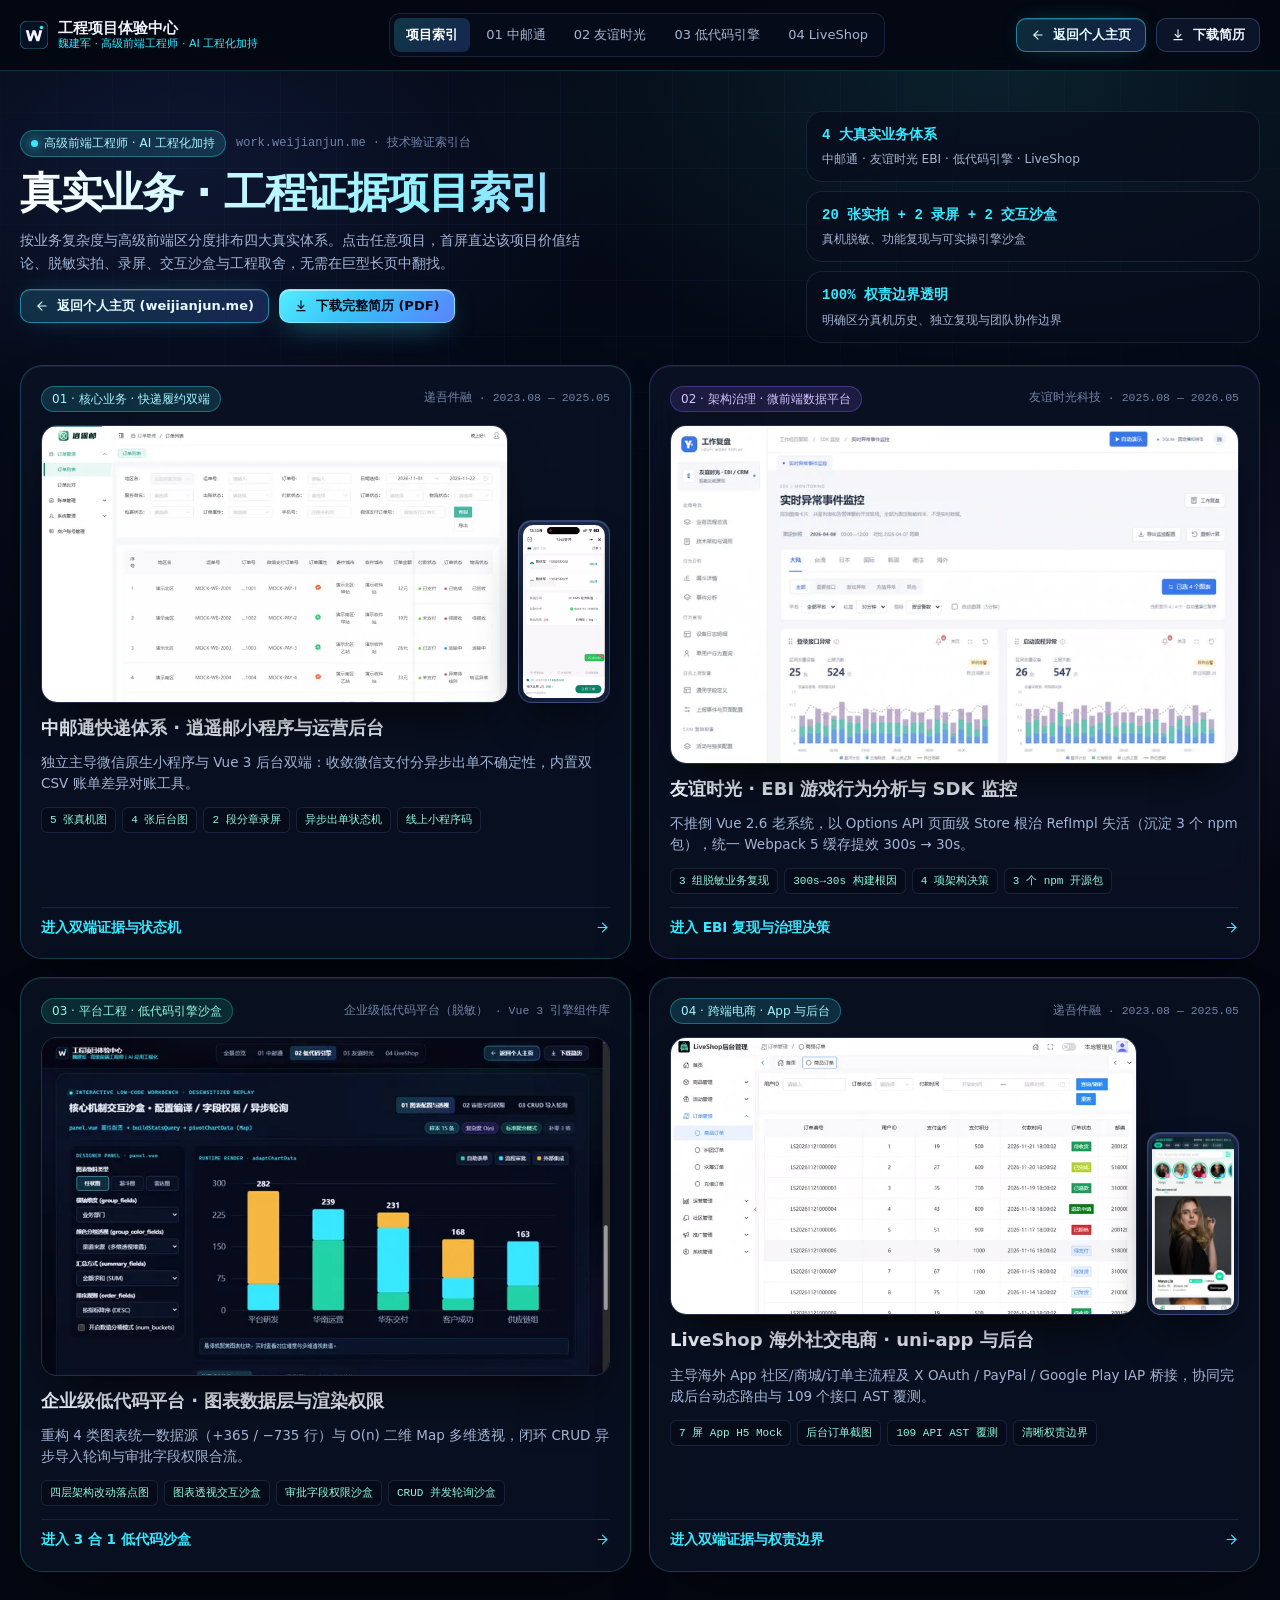
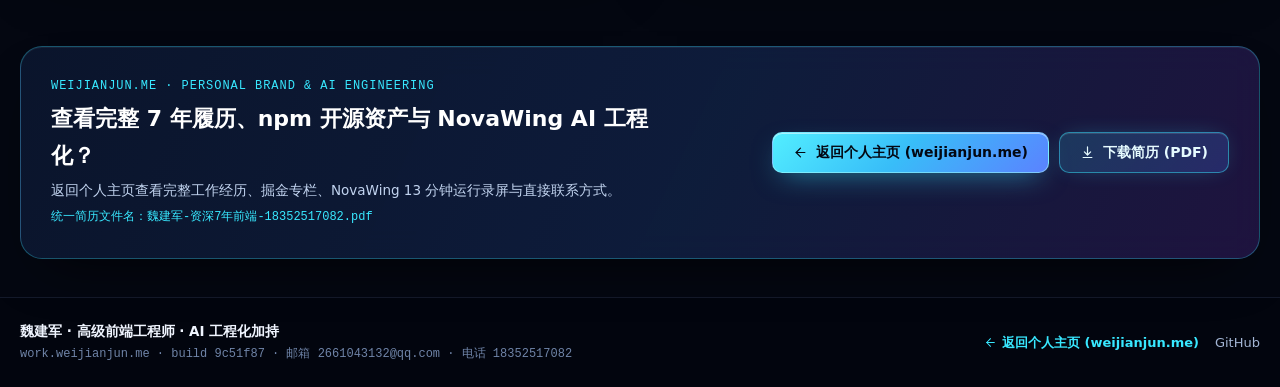
==== commit 6fb70c72: "deploy(work): 同步国内首屏性能优化产物 weijianjun-career@9c51f87 Source: weijianjun-career@9c51f8709c22f6056af37" ====
--- a/index.html
+++ b/index.html
@@ -10,8 +10,8 @@
     />
     <title>工程项目体验中心 · 魏建军｜高级前端工程师 · AI 工程化加持</title>
     <link rel="icon" type="image/svg+xml" href="/favicon.svg" />
-    <script type="module" crossorigin src="/assets/index-Ce5Xj-GN.js"></script>
-    <link rel="stylesheet" crossorigin href="/assets/index-CG1ipgXD.css">
+    <script type="module" crossorigin src="/assets/index-3q_y2bvr.js"></script>
+    <link rel="stylesheet" crossorigin href="/assets/index-Bbz12IfG.css">
   </head>
   <body>
     <div id="app"></div>
--- a/assets/index-Bbz12IfG.css
+++ b/assets/index-Bbz12IfG.css
@@ -0,0 +1 @@
+:root{--bg-void: #040711;--bg-deep: #070d1b;--bg-surface: #0b1326;--bg-surface-elevated: #101b33;--bg-glass: rgba(11, 19, 38, .76);--bg-glass-strong: rgba(8, 14, 29, .9);--ink-primary: #f0f5ff;--ink-secondary: #a3b5d4;--ink-muted: #6f84a8;--ink-inverse: #040711;--cyan: #38e8ff;--cyan-soft: rgba(56, 232, 255, .14);--cyan-line: rgba(56, 232, 255, .42);--blue: #4f7cff;--blue-soft: rgba(79, 124, 255, .16);--violet: #8b5cf6;--violet-soft: rgba(139, 92, 246, .15);--emerald: #22d3a8;--emerald-soft: rgba(34, 211, 168, .14);--amber: #f5b942;--amber-soft: rgba(245, 185, 66, .14);--line-subtle: rgba(148, 179, 255, .12);--line-strong: rgba(148, 179, 255, .24);--specular: inset 0 1px 0 rgba(255, 255, 255, .06);--font-sans: "Inter", "PingFang SC", "Hiragino Sans GB", "Microsoft YaHei", "Noto Sans SC", system-ui, -apple-system, BlinkMacSystemFont, sans-serif;--font-mono: "JetBrains Mono", "Cascadia Mono", "SFMono-Regular", ui-monospace, Consolas, monospace;--radius-xs: 6px;--radius-sm: 10px;--radius-md: 16px;--radius-lg: 22px;--radius-pill: 999px;--container-max: 1240px;--nav-height: 70px;--ease-out: cubic-bezier(.22, 1, .36, 1)}*,*:before,*:after{box-sizing:border-box}html{scroll-behavior:smooth;color-scheme:dark;background-color:var(--bg-void);-webkit-text-size-adjust:100%}body{margin:0;min-height:100vh;font-family:var(--font-sans);font-size:15px;line-height:1.65;color:var(--ink-primary);background-color:var(--bg-void);overflow-x:clip;-webkit-font-smoothing:antialiased;-moz-osx-font-smoothing:grayscale}img,video,svg{display:block;max-width:100%}button,input,select,textarea{font:inherit;color:inherit}a{color:inherit;text-decoration:none}:focus-visible{outline:2px solid var(--cyan);outline-offset:3px;border-radius:var(--radius-xs)}.skip-link{position:fixed;top:-100px;left:16px;z-index:200;padding:10px 16px;border-radius:var(--radius-sm);background:var(--cyan);color:var(--ink-inverse);font-weight:600;transition:top .2s var(--ease-out)}.skip-link:focus{top:16px}.sr-only{position:absolute;width:1px;height:1px;padding:0;margin:-1px;overflow:hidden;clip:rect(0,0,0,0);white-space:nowrap;border:0}.space-shell{position:relative;min-height:100vh;isolation:isolate}.space-shell:before{content:"";position:fixed;inset:0;z-index:-2;pointer-events:none;background:radial-gradient(62% 48% at 78% 8%,rgba(56,232,255,.11),transparent 68%),radial-gradient(50% 42% at 14% 18%,rgba(79,124,255,.13),transparent 72%),radial-gradient(46% 42% at 88% 72%,rgba(139,92,246,.1),transparent 72%),linear-gradient(180deg,#040711,#050a18 48%,#040711)}.space-shell:after{content:"";position:fixed;inset:0;z-index:-1;pointer-events:none;background-image:linear-gradient(to right,rgba(130,170,255,.045) 1px,transparent 1px),linear-gradient(to bottom,rgba(130,170,255,.045) 1px,transparent 1px);background-size:56px 56px;mask-image:radial-gradient(ellipse 85% 65% at 50% 15%,#000 18%,transparent 82%);-webkit-mask-image:radial-gradient(ellipse 85% 65% at 50% 15%,#000 18%,transparent 82%)}.container{width:min(var(--container-max),calc(100% - 40px));margin-inline:auto}.section-block{position:relative;padding-block:clamp(44px,5.5vw,76px)}[id]{scroll-margin-top:86px}.section-block+.section-block:before{content:"";position:absolute;top:0;left:50%;transform:translate(-50%);width:min(var(--container-max),calc(100% - 40px));height:1px;background:linear-gradient(90deg,transparent,rgba(148,179,255,.18) 20%,rgba(56,232,255,.22) 50%,rgba(148,179,255,.18) 80%,transparent)}.eyebrow{display:inline-flex;align-items:center;gap:8px;font-family:var(--font-mono);font-size:12px;letter-spacing:.08em;text-transform:uppercase;color:var(--cyan)}.eyebrow-dot{width:7px;height:7px;border-radius:50%;background:var(--cyan);box-shadow:0 0 12px var(--cyan);flex-shrink:0}.section-header{display:grid;gap:12px;margin-bottom:clamp(28px,3.6vw,44px)}.section-header-split{display:flex;flex-wrap:wrap;align-items:flex-end;justify-content:space-between;gap:18px}.section-title{margin:0;font-size:clamp(26px,3.4vw,38px);line-height:1.18;letter-spacing:-.025em;font-weight:700;color:var(--ink-primary)}.section-lead{margin:0;max-width:66ch;font-size:15px;color:var(--ink-secondary)}.mono{font-family:var(--font-mono);font-variant-numeric:tabular-nums}.glass-panel{background:var(--bg-glass);border:1px solid var(--line-subtle);border-radius:var(--radius-lg);box-shadow:var(--specular),0 24px 56px -28px #000000d9;backdrop-filter:blur(16px);-webkit-backdrop-filter:blur(16px)}.glass-panel-interactive{transition:border-color .25s var(--ease-out),transform .25s var(--ease-out),box-shadow .25s var(--ease-out)}.glass-panel-interactive:hover{border-color:var(--cyan-line);box-shadow:var(--specular),0 26px 60px -24px #000000e6,0 0 0 1px #38e8ff1f}.badge{display:inline-flex;align-items:center;flex-wrap:wrap;gap:6px;max-width:100%;padding:4px 10px;border-radius:var(--radius-pill);font-size:12px;font-weight:500;line-height:1.35;border:1px solid var(--line-subtle);background:#101b33cc;color:var(--ink-secondary)}.badge-cyan{border-color:#38e8ff57;background:var(--cyan-soft);color:#a6f4ff}.badge-violet{border-color:#8b5cf65c;background:var(--violet-soft);color:#d6c5ff}.badge-emerald{border-color:#22d3a857;background:var(--emerald-soft);color:#93f5dc}.badge-amber{border-color:#f5b94257;background:var(--amber-soft);color:#fde19e}.tag-row{display:flex;flex-wrap:wrap;gap:8px}.tech-chip{display:inline-flex;align-items:center;padding:4px 10px;border-radius:var(--radius-xs);border:1px solid rgba(148,179,255,.14);background:#0f1930b8;color:#c5d5f2;font-family:var(--font-mono);font-size:12px;line-height:1.35}.btn{display:inline-flex;align-items:center;justify-content:center;gap:8px;padding:11px 20px;border-radius:var(--radius-sm);border:1px solid transparent;font-size:14px;font-weight:600;line-height:1.25;cursor:pointer;white-space:nowrap;transition:transform .2s var(--ease-out),background-color .2s var(--ease-out),border-color .2s var(--ease-out),box-shadow .2s var(--ease-out),color .2s var(--ease-out)}.btn:active{transform:translateY(1px)}.btn-sm{padding:8px 14px;font-size:13px}.btn-primary{background:linear-gradient(135deg,#52eeff,#38bdf8 48%,#5b82ff);color:#030712;border-color:#a5f3fc8c;box-shadow:0 10px 28px -10px #38e8ff8c,inset 0 1px #ffffff80}.btn-primary:hover{transform:translateY(-1px);box-shadow:0 14px 34px -10px #38e8ffb3,inset 0 1px #ffffffa6}.btn-portal{background:linear-gradient(135deg,#38e8ff29,#4f7cff38);border-color:#38e8ff7a;color:#e6fbff;box-shadow:inset 0 1px #ffffff1f,0 0 24px -10px #38e8ff73}.btn-portal:hover{transform:translateY(-1px);background:linear-gradient(135deg,#38e8ff42,#4f7cff57);border-color:var(--cyan);color:#fff}.btn-ghost{background:#101b33b8;border-color:var(--line-strong);color:var(--ink-primary)}.btn-ghost:hover{background:#182747e0;border-color:#94b3ff73}.btn-link{padding:6px 2px;background:transparent;color:var(--cyan);font-weight:500}.btn-link:hover{color:#a6f4ff}.optical-frame{position:relative;border-radius:var(--radius-md);border:1px solid rgba(148,179,255,.2);background:#070d1b;overflow:hidden;box-shadow:0 24px 48px -20px #000000e6,inset 0 1px #ffffff14}.optical-frame-bar{display:flex;align-items:center;justify-content:space-between;gap:10px;padding:8px 12px;background:linear-gradient(180deg,#0f1a31,#0a1224);border-bottom:1px solid rgba(148,179,255,.12)}.optical-dots{display:inline-flex;align-items:center;gap:5px;flex-shrink:0}.optical-dots span{width:7px;height:7px;border-radius:50%;background:#94b3ff47}.optical-dots span:first-child{background:#38e8ffa6}.optical-bar-label{font-family:var(--font-mono);font-size:11px;color:var(--ink-muted);overflow:hidden;text-overflow:ellipsis;white-space:nowrap}.optical-media-btn{display:block;width:100%;padding:0;border:0;background:#070d1b;cursor:zoom-in;position:relative;text-align:left}.optical-media-btn img{width:100%;height:auto;display:block;transition:transform .35s var(--ease-out)}.optical-media-btn:hover img{transform:scale(1.015)}.optical-zoom-hint{position:absolute;right:10px;bottom:10px;display:inline-flex;align-items:center;gap:5px;padding:5px 10px;border-radius:var(--radius-pill);background:#040711d6;border:1px solid rgba(56,232,255,.4);color:#e6fbff;font-size:11px;font-weight:500;-webkit-backdrop-filter:blur(8px);backdrop-filter:blur(8px)}.phone-bezel{position:relative;border-radius:22px;padding:6px;background:linear-gradient(160deg,#1e2d4f,#0b1326 60%,#152340);border:1px solid rgba(148,179,255,.26);box-shadow:0 24px 48px -18px #000000eb,inset 0 1px #ffffff24}.phone-bezel-screen{display:block;width:100%;padding:0;border:0;border-radius:16px;overflow:hidden;background:#fff;cursor:zoom-in}.phone-bezel-screen img{width:100%;height:auto;display:block}[data-reveal]{opacity:1;transform:translateY(0);transition:opacity .45s var(--ease-out),transform .45s var(--ease-out)}@media(max-width:768px){.container{width:min(var(--container-max),calc(100% - 28px))}}@media(max-width:480px){.btn{white-space:normal;text-align:center}.glass-panel,.optical-frame,.case-stack>*,.work-hero-stack>*{min-width:0}p,li{overflow-wrap:anywhere}.mono{overflow-wrap:break-word}}@media(prefers-reduced-motion:reduce){html{scroll-behavior:auto}*,*:before,*:after{animation-duration:.01ms!important;animation-iteration-count:1!important;transition-duration:.01ms!important}[data-reveal]{opacity:1;transform:none}}.app-icon[data-v-6edf1537]{flex-shrink:0}img[data-v-49644818]{display:block;width:100%;height:auto;background:#070d1b}.work-nav[data-v-8f239659]{position:sticky;top:0;z-index:80;border-bottom:1px solid rgba(56,232,255,.18);background:#040711e6;backdrop-filter:blur(18px);-webkit-backdrop-filter:blur(18px)}.work-nav-inner[data-v-8f239659]{min-height:var(--nav-height);display:flex;align-items:center;justify-content:space-between;gap:14px}.work-brand[data-v-8f239659]{display:inline-flex;align-items:center;gap:10px;min-width:0}.brand-mark[data-v-8f239659]{flex-shrink:0;display:inline-flex}.brand-copy[data-v-8f239659]{display:grid;line-height:1.2;min-width:0}.brand-title[data-v-8f239659]{font-size:14.5px;font-weight:700;color:var(--ink-primary)}.brand-sub[data-v-8f239659]{font-size:11px;color:var(--cyan);white-space:nowrap;overflow:hidden;text-overflow:ellipsis}.work-tabs[data-v-8f239659]{display:flex;align-items:center;gap:4px;padding:4px;border-radius:var(--radius-sm);border:1px solid rgba(148,179,255,.14);background:#070d1bd9}.work-tab[data-v-8f239659]{padding:6px 12px;border-radius:7px;font-size:13px;font-weight:500;color:var(--ink-secondary);white-space:nowrap;transition:background-color .2s var(--ease-out),color .2s var(--ease-out)}.work-tab[data-v-8f239659]:hover{color:var(--ink-primary)}.work-tab.is-active[data-v-8f239659]{background:linear-gradient(135deg,#38e8ff33,#4f7cff3d);color:#fff;font-weight:600}.work-nav-actions[data-v-8f239659]{display:flex;align-items:center;gap:10px;flex-shrink:0}.work-menu-btn[data-v-8f239659]{display:none;width:38px;height:38px;align-items:center;justify-content:center;border-radius:var(--radius-sm);border:1px solid var(--line-strong);background:#101b33cc;color:var(--ink-primary);cursor:pointer}.work-drawer[data-v-8f239659]{border-top:1px solid var(--line-subtle);background:#050915fa;padding-block:16px 22px}.work-drawer-inner[data-v-8f239659]{display:grid;gap:14px}.drawer-role[data-v-8f239659]{margin:0;font-size:12px;color:var(--cyan)}.drawer-tabs[data-v-8f239659]{display:grid;gap:6px}.drawer-tab[data-v-8f239659]{display:flex;align-items:center;justify-content:space-between;padding:11px 12px;border-radius:var(--radius-sm);border:1px solid rgba(148,179,255,.1);background:#101b3380;color:var(--ink-primary);font-size:14px}.drawer-tab.is-active[data-v-8f239659]{border-color:var(--cyan);background:#38e8ff24}.drawer-actions[data-v-8f239659]{display:grid;gap:10px}@media(max-width:1120px){.work-tabs[data-v-8f239659]{display:none}.work-menu-btn[data-v-8f239659]{display:inline-flex}}@media(max-width:720px){.brand-sub[data-v-8f239659],.work-resume-desktop[data-v-8f239659]{display:none}.return-home-cta[data-v-8f239659]{padding:8px 11px;font-size:12.5px}}.simulator-box[data-v-d9ebd5f1]{padding:clamp(20px,2.6vw,30px);display:grid;gap:18px;border-color:#38e8ff47;background:radial-gradient(50% 60% at 100% 0%,rgba(56,232,255,.08),transparent 65%),#070d1be0}.sim-heading[data-v-d9ebd5f1]{display:grid;gap:6px}.sim-title[data-v-d9ebd5f1]{margin:0;font-size:clamp(18px,2.1vw,23px);color:var(--ink-primary)}.sim-desc[data-v-d9ebd5f1]{margin:0;font-size:13.5px;color:var(--ink-secondary)}.inline-code[data-v-d9ebd5f1]{padding:2px 6px;border-radius:5px;background:#38e8ff1a;color:#a6f4ff;font-size:12px;overflow-wrap:anywhere;word-break:break-word}.sim-tabs[data-v-d9ebd5f1]{display:grid;grid-template-columns:repeat(4,minmax(0,1fr));gap:8px}.sim-tab[data-v-d9ebd5f1]{display:grid;gap:4px;padding:12px;border-radius:var(--radius-sm);border:1px solid rgba(148,179,255,.14);background:#040813c7;text-align:left;cursor:pointer;transition:border-color .2s var(--ease-out),background-color .2s var(--ease-out)}.sim-tab[data-v-d9ebd5f1]:hover{border-color:#38e8ff5c}.sim-tab.is-active[data-v-d9ebd5f1]{border-color:var(--cyan);background:linear-gradient(135deg,#38e8ff29,#4f7cff2e)}.sim-tab-badge[data-v-d9ebd5f1]{font-size:10px;color:var(--cyan);letter-spacing:.06em}.sim-tab-label[data-v-d9ebd5f1]{font-size:13px;font-weight:600;color:var(--ink-primary)}.sim-stage[data-v-d9ebd5f1]{display:grid;gap:14px}.sim-trigger[data-v-d9ebd5f1]{display:flex;flex-wrap:wrap;align-items:center;gap:10px;padding:12px 14px;border-radius:var(--radius-sm);background:#0b1326d9;border:1px solid var(--line-subtle)}.trigger-tag[data-v-d9ebd5f1]{font-size:11px;color:var(--cyan);padding:2px 8px;border-radius:4px;background:var(--cyan-soft)}.trigger-text[data-v-d9ebd5f1]{margin:0;font-size:13.5px;color:#dce9ff}.sim-timeline[data-v-d9ebd5f1]{margin:0;padding:0;list-style:none;display:grid;grid-template-columns:repeat(auto-fit,minmax(min(230px,100%),1fr));gap:12px}.sim-step[data-v-d9ebd5f1]{padding:15px;border-radius:var(--radius-sm);border:1px solid rgba(148,179,255,.15);background:#050a16d1;display:grid;gap:8px;align-content:start}.step-head[data-v-d9ebd5f1]{display:flex;align-items:center;justify-content:space-between;gap:8px}.step-time[data-v-d9ebd5f1]{font-size:12.5px;font-weight:700;color:var(--cyan)}.step-action[data-v-d9ebd5f1]{margin:0;font-size:13.5px;font-weight:600;color:var(--ink-primary)}.step-guard[data-v-d9ebd5f1]{margin:0;font-size:12.5px;color:var(--ink-secondary)}.guard-prefix[data-v-d9ebd5f1]{color:#93f5dc;font-weight:600}.sim-outcome[data-v-d9ebd5f1]{display:flex;flex-wrap:wrap;align-items:center;justify-content:space-between;gap:12px;padding:13px 16px;border-radius:var(--radius-sm);border:1px solid rgba(34,211,168,.34);background:#22d3a814}.outcome-pill[data-v-d9ebd5f1]{display:flex;flex-wrap:wrap;align-items:center;gap:10px}.outcome-kicker[data-v-d9ebd5f1]{font-size:11px;color:#93f5dc}.outcome-val[data-v-d9ebd5f1]{font-size:14px;font-weight:700;color:#fff}.outcome-ux[data-v-d9ebd5f1]{margin:0;font-size:13px;color:#cde8e2}@media(max-width:960px){.sim-tabs[data-v-d9ebd5f1]{grid-template-columns:repeat(2,minmax(0,1fr))}}@media(max-width:560px){.sim-tabs[data-v-d9ebd5f1]{grid-template-columns:1fr}}.value-trio[data-v-51963f14]{display:grid;grid-template-columns:repeat(3,minmax(0,1fr));gap:12px;padding-top:4px}.trio-item[data-v-51963f14]{padding:13px 15px;border-radius:var(--radius-sm);border:1px solid var(--line-subtle);background:#050a16c7;display:grid;gap:5px;align-content:start}.accent-cyan .trio-kicker[data-v-51963f14]{color:var(--cyan)}.accent-violet .trio-kicker[data-v-51963f14]{color:#c4b5fd}.accent-emerald .trio-kicker[data-v-51963f14]{color:var(--emerald)}.trio-item.is-highlight[data-v-51963f14]{border-color:#38e8ff47;background:#091428db}.accent-violet .trio-item.is-highlight[data-v-51963f14]{border-color:#8b5cf657;background:#140e2ab8}.accent-emerald .trio-item.is-highlight[data-v-51963f14]{border-color:#22d3a852;background:#071822c7}.trio-kicker[data-v-51963f14]{font-size:11px;font-weight:700;letter-spacing:.05em;white-space:nowrap}.trio-text[data-v-51963f14]{margin:0;font-size:13px;line-height:1.55;color:#dce8ff}@media(max-width:900px){.value-trio[data-v-51963f14]{grid-template-columns:1fr}}.decisions-shell[data-v-6d3bfef0]{padding:clamp(20px,2.6vw,28px);display:grid;gap:16px}.decisions-head[data-v-6d3bfef0]{display:flex;flex-wrap:wrap;align-items:flex-end;justify-content:space-between;gap:12px}.decisions-heading[data-v-6d3bfef0]{margin:4px 0 0;font-size:clamp(17px,2vw,20px);color:var(--ink-primary)}.decisions-grid[data-v-6d3bfef0]{display:grid;grid-template-columns:repeat(2,minmax(0,1fr));gap:14px;align-items:start}.decision-card[data-v-6d3bfef0]{border-radius:var(--radius-md);border:1px solid var(--line-subtle);background:#050a16cc;transition:border-color .2s var(--ease-out);overflow:hidden}.decision-card.is-open[data-v-6d3bfef0]{border-color:#94b3ff42}.decision-trigger[data-v-6d3bfef0]{width:100%;padding:16px 18px;border:0;background:transparent;text-align:left;cursor:pointer;display:grid;gap:7px}.decision-trigger:hover .decision-toggle-hint[data-v-6d3bfef0]{color:var(--ink-primary)}.decision-trigger-top[data-v-6d3bfef0]{display:flex;align-items:center;justify-content:space-between;gap:10px}.decision-index[data-v-6d3bfef0]{font-size:11px;letter-spacing:.08em;white-space:nowrap}.accent-cyan .decision-index[data-v-6d3bfef0]{color:var(--cyan)}.accent-violet .decision-index[data-v-6d3bfef0]{color:#c4b5fd}.accent-emerald .decision-index[data-v-6d3bfef0]{color:var(--emerald)}.decision-toggle-hint[data-v-6d3bfef0]{font-size:12px;color:var(--ink-muted);white-space:nowrap}.decision-title[data-v-6d3bfef0]{margin:0;font-size:15.5px;line-height:1.35;color:var(--ink-primary)}.decision-summary[data-v-6d3bfef0]{margin:0;font-size:13px;line-height:1.5;color:#a6f4ff}.decision-summary strong[data-v-6d3bfef0]{color:var(--emerald)}.decision-body[data-v-6d3bfef0]{padding:0 18px 18px;display:grid;gap:8px}.decision-row[data-v-6d3bfef0]{margin:0;font-size:13.2px;color:var(--ink-secondary)}.decision-row strong[data-v-6d3bfef0]{color:var(--ink-primary)}.decision-outcome[data-v-6d3bfef0]{margin:2px 0 0;padding-top:8px;border-top:1px solid var(--line-subtle);font-size:13.2px;color:#a6f4ff}.decision-outcome strong[data-v-6d3bfef0]{color:var(--emerald)}@media(max-width:820px){.decisions-grid[data-v-6d3bfef0]{grid-template-columns:1fr}}.case-section[data-v-b90bb17e]{padding-top:16px;padding-bottom:clamp(24px,3.2vw,40px)}.case-stack[data-v-b90bb17e]{display:grid;gap:18px}.case-header[data-v-b90bb17e]{padding:clamp(20px,2.8vw,30px);display:grid;gap:15px;border-color:#38e8ff42}.case-header-top[data-v-b90bb17e]{display:flex;flex-wrap:wrap;align-items:center;justify-content:space-between;gap:12px}.case-badges[data-v-b90bb17e]{display:flex;flex-wrap:wrap;align-items:center;gap:10px}.case-period[data-v-b90bb17e]{font-size:12px;color:var(--ink-muted)}.subview-switch[data-v-b90bb17e]{display:flex;flex-wrap:wrap;gap:6px;padding:4px;border-radius:var(--radius-sm);border:1px solid rgba(148,179,255,.14);background:#040813cc}.subview-btn[data-v-b90bb17e]{padding:6px 12px;border:1px solid transparent;border-radius:7px;background:transparent;color:var(--ink-secondary);font-size:12.5px;font-weight:500;cursor:pointer}.subview-btn.is-active[data-v-b90bb17e]{border-color:#38e8ff73;background:#38e8ff29;color:#fff;font-weight:600}.case-title[data-v-b90bb17e]{margin:0;font-size:clamp(22px,2.8vw,32px);line-height:1.22;color:var(--ink-primary)}.case-subtitle[data-v-b90bb17e]{margin:0;font-size:14px;color:var(--ink-secondary);max-width:78ch}.lifecycle-grid[data-v-b90bb17e]{display:grid;grid-template-columns:repeat(4,minmax(0,1fr));gap:12px;padding-top:2px}.lifecycle-node[data-v-b90bb17e]{padding:13px 14px;border-radius:var(--radius-sm);border:1px solid var(--line-subtle);background:#050a16c7;display:grid;gap:5px;align-content:start}.lifecycle-top[data-v-b90bb17e]{display:flex;align-items:center;justify-content:space-between;gap:8px}.lifecycle-step[data-v-b90bb17e]{font-size:12px;font-weight:700;color:var(--cyan);white-space:nowrap}.lifecycle-title[data-v-b90bb17e]{margin:0;font-size:13.8px;color:var(--ink-primary)}.lifecycle-detail[data-v-b90bb17e]{margin:0;font-size:12.2px;color:var(--ink-secondary)}.evidence-panel[data-v-b90bb17e]{padding:clamp(18px,2.4vw,28px);display:grid;gap:18px}.panel-header[data-v-b90bb17e]{display:flex;flex-wrap:wrap;align-items:flex-end;justify-content:space-between;gap:14px}.panel-title[data-v-b90bb17e]{margin:4px 0 0;font-size:clamp(17.5px,2vw,21px);color:var(--ink-primary)}.mini-spotlight[data-v-b90bb17e]{display:grid;grid-template-columns:minmax(0,1.45fr) minmax(0,.85fr);gap:16px}.video-trigger-card[data-v-b90bb17e]{display:grid;grid-template-columns:126px minmax(0,1fr);gap:16px;padding:16px;border-radius:var(--radius-md);border:1px solid rgba(56,232,255,.22);background:#050a16d1;align-items:center}.video-thumb[data-v-b90bb17e]{position:relative;width:126px;height:220px;border-radius:14px;overflow:hidden;border:1px solid rgba(148,179,255,.24);background:#fff}.video-thumb img[data-v-b90bb17e]{width:100%;height:100%;object-fit:cover;object-position:top}.play-overlay-btn[data-v-b90bb17e]{position:absolute;inset:0;display:flex;flex-direction:column;align-items:center;justify-content:center;gap:6px;border:0;background:#0407118f;color:#fff;font-size:12px;font-weight:600;cursor:pointer;transition:background-color .2s var(--ease-out)}.play-overlay-btn[data-v-b90bb17e]:hover{background:#0407115c}.video-info[data-v-b90bb17e]{display:grid;gap:9px;justify-items:start}.video-title[data-v-b90bb17e]{margin:0;font-size:15.5px;color:var(--ink-primary)}.video-desc[data-v-b90bb17e]{margin:0;font-size:13px;color:var(--ink-secondary)}.chapter-pills[data-v-b90bb17e]{display:flex;flex-wrap:wrap;gap:6px}.chapter-pill[data-v-b90bb17e]{padding:4px 9px;border-radius:5px;border:1px solid var(--line-subtle);background:#0b1326cc;font-size:11.5px;color:#a6f4ff;cursor:pointer;transition:border-color .2s var(--ease-out)}.chapter-pill[data-v-b90bb17e]:hover{border-color:var(--cyan)}.qr-card[data-v-b90bb17e]{display:flex;align-items:center;gap:16px;padding:16px;border-radius:var(--radius-md);border:1px solid var(--line-subtle);background:#050a16d1}.qr-img-btn[data-v-b90bb17e]{flex-shrink:0;width:138px;padding:10px;border-radius:var(--radius-sm);border:1px solid rgba(56,232,255,.34);background:#fff;cursor:zoom-in;display:flex;align-items:center;justify-content:center}.qr-img-btn img[data-v-b90bb17e]{width:100%;height:auto;display:block}.qr-meta[data-v-b90bb17e]{display:grid;gap:6px;justify-items:start}.qr-name[data-v-b90bb17e]{margin:0;font-size:14px;font-weight:700;color:var(--ink-primary)}.qr-caption[data-v-b90bb17e]{margin:0;font-size:12px;color:var(--ink-secondary)}.phone-strip[data-v-b90bb17e]{display:grid;grid-template-columns:repeat(5,minmax(0,1fr));gap:14px}.phone-shot-card[data-v-b90bb17e]{display:grid;gap:10px;align-content:start;min-width:0}.phone-shot-card img[data-v-b90bb17e]{width:100%;height:auto;aspect-ratio:9 / 19;object-fit:cover;object-position:top}.admin-video-note[data-v-b90bb17e]{margin:0;display:flex;flex-wrap:wrap;align-items:center;gap:10px;font-size:13px;color:var(--ink-secondary)}.admin-grid[data-v-b90bb17e]{display:grid;grid-template-columns:repeat(2,minmax(0,1fr));gap:16px}.desktop-shot-card[data-v-b90bb17e]{display:grid;gap:10px;align-content:start}.desktop-shot-card img[data-v-b90bb17e]{aspect-ratio:16 / 10;object-fit:cover;object-position:top left}.shot-copy[data-v-b90bb17e]{display:grid;gap:4px;min-width:0}.shot-tag[data-v-b90bb17e]{font-size:11px;color:var(--cyan)}.shot-title[data-v-b90bb17e]{margin:0;font-size:14px;font-weight:600;color:var(--ink-primary)}.shot-caption[data-v-b90bb17e]{margin:0;font-size:12.2px;color:var(--ink-secondary);overflow-wrap:anywhere}@media(max-width:1100px){.lifecycle-grid[data-v-b90bb17e]{grid-template-columns:repeat(2,minmax(0,1fr))}.mini-spotlight[data-v-b90bb17e]{grid-template-columns:1fr}.phone-strip[data-v-b90bb17e]{grid-template-columns:repeat(3,minmax(0,1fr))}}@media(max-width:760px){.admin-grid[data-v-b90bb17e],.lifecycle-grid[data-v-b90bb17e]{grid-template-columns:1fr}.video-trigger-card[data-v-b90bb17e],.qr-card[data-v-b90bb17e]{grid-template-columns:1fr;flex-direction:column;align-items:flex-start}.video-thumb[data-v-b90bb17e]{width:136px}.phone-strip[data-v-b90bb17e]{grid-template-columns:repeat(2,minmax(0,1fr))}}.case-section[data-v-91dfc165]{padding-top:16px;padding-bottom:clamp(24px,3.2vw,40px)}.case-stack[data-v-91dfc165]{display:grid;gap:18px}.case-header[data-v-91dfc165]{padding:clamp(20px,2.8vw,30px);display:grid;gap:15px;border-color:#8b5cf657;background:radial-gradient(50% 80% at 100% 0%,rgba(139,92,246,.12),transparent 65%),var(--bg-glass)}.case-badges[data-v-91dfc165]{display:flex;flex-wrap:wrap;align-items:center;gap:10px}.case-period[data-v-91dfc165]{font-size:12px;color:var(--ink-muted)}.case-title[data-v-91dfc165]{margin:0;font-size:clamp(22px,2.8vw,32px);line-height:1.22;color:var(--ink-primary)}.case-subtitle[data-v-91dfc165]{margin:0;font-size:14px;color:var(--ink-secondary);max-width:78ch}.governance-strip[data-v-91dfc165]{display:grid;grid-template-columns:repeat(3,minmax(0,1fr));gap:12px;padding-top:2px}.gov-stat[data-v-91dfc165]{padding:13px 15px;border-radius:var(--radius-sm);border:1px solid rgba(139,92,246,.25);background:#060b18c7;display:grid;gap:4px}.gov-val[data-v-91dfc165]{font-size:15.5px;font-weight:700;color:#c4b5fd}.gov-label[data-v-91dfc165]{font-size:12.2px;color:var(--ink-secondary)}.gov-link[data-v-91dfc165]{color:var(--cyan);text-decoration:underline;text-underline-offset:2px}.replay-workbench[data-v-91dfc165]{padding:clamp(18px,2.4vw,28px);display:grid;gap:18px}.replay-top[data-v-91dfc165]{display:flex;flex-wrap:wrap;align-items:flex-end;justify-content:space-between;gap:14px}.replay-title[data-v-91dfc165]{margin:4px 0 0;font-size:clamp(17.5px,2vw,21px);color:var(--ink-primary)}.replay-tabs[data-v-91dfc165]{display:flex;flex-wrap:wrap;gap:6px}.replay-tab[data-v-91dfc165]{padding:7px 12px;border-radius:var(--radius-pill);border:1px solid var(--line-subtle);background:#050a16cc;color:var(--ink-secondary);font-size:12.5px;font-weight:500;cursor:pointer}.replay-tab.is-active[data-v-91dfc165]{border-color:#8b5cf6a6;background:var(--violet-soft);color:#fff}.replay-main[data-v-91dfc165]{display:grid;grid-template-columns:minmax(0,1.38fr) minmax(0,.82fr);gap:18px;align-items:start}.replay-primary img[data-v-91dfc165]{aspect-ratio:16 / 10.6;object-fit:cover;object-position:top left}.replay-sidebar[data-v-91dfc165]{display:grid;gap:14px}.active-shot-info[data-v-91dfc165]{display:grid;gap:6px;justify-items:start}.shot-heading[data-v-91dfc165]{margin:0;font-size:16px;color:var(--ink-primary)}.shot-desc[data-v-91dfc165]{margin:0;font-size:13px;color:var(--ink-secondary)}.thumb-list[data-v-91dfc165]{display:grid;gap:8px}.thumb-item[data-v-91dfc165]{display:grid;grid-template-columns:88px minmax(0,1fr);gap:10px;padding:8px;border-radius:var(--radius-sm);border:1px solid var(--line-subtle);background:#050a16c7;text-align:left;cursor:pointer;align-items:center}.thumb-item.is-active[data-v-91dfc165]{border-color:var(--cyan);background:#38e8ff1a}.thumb-item img[data-v-91dfc165]{width:88px;height:56px;object-fit:cover;object-position:top left;border-radius:5px;background:#0b1326}.thumb-meta[data-v-91dfc165]{display:grid;gap:2px}.thumb-tag[data-v-91dfc165]{font-size:10.5px;color:var(--cyan)}.thumb-title[data-v-91dfc165]{font-size:12.5px;font-weight:600;color:var(--ink-primary)}.provenance-note[data-v-91dfc165]{margin:0;font-size:12px;color:var(--ink-muted);line-height:1.5}@media(max-width:1024px){.replay-main[data-v-91dfc165],.governance-strip[data-v-91dfc165]{grid-template-columns:1fr}}.case-section[data-v-a6f093f6]{padding-top:16px;padding-bottom:clamp(24px,3.2vw,40px)}.case-stack[data-v-a6f093f6]{display:grid;gap:20px}.case-header[data-v-a6f093f6],.arch-panel[data-v-a6f093f6],.sandbox-shell[data-v-a6f093f6]{padding:clamp(20px,2.8vw,30px);display:grid;gap:16px}.case-header[data-v-a6f093f6]{border-color:#38e8ff3d;background:radial-gradient(60% 85% at 100% 0%,rgba(56,232,255,.09),transparent 68%),var(--bg-glass)}.case-badges[data-v-a6f093f6]{display:flex;flex-wrap:wrap;align-items:center;justify-content:space-between;gap:10px}.case-period[data-v-a6f093f6]{font-size:12px;color:var(--ink-muted)}.case-title[data-v-a6f093f6]{margin:0;font-size:clamp(22px,2.8vw,32px);line-height:1.2;letter-spacing:-.02em;color:var(--ink-primary)}.case-subtitle[data-v-a6f093f6]{margin:0;font-size:14.5px;color:var(--ink-secondary);max-width:78ch}.governance-strip[data-v-a6f093f6]{display:grid;grid-template-columns:repeat(3,minmax(0,1fr));gap:12px;padding-top:4px}.gov-stat[data-v-a6f093f6]{padding:13px 15px;border-radius:var(--radius-sm);border:1px solid rgba(56,232,255,.22);background:#070d1bc7;display:grid;gap:4px}.gov-val[data-v-a6f093f6]{font-size:15px;font-weight:700;color:var(--cyan)}.gov-label[data-v-a6f093f6]{font-size:12.5px;color:var(--ink-secondary)}.panel-top[data-v-a6f093f6]{display:flex;flex-wrap:wrap;align-items:flex-end;justify-content:space-between;gap:14px}.panel-heading[data-v-a6f093f6]{margin:6px 0 0;font-size:clamp(18px,2vw,22px);color:var(--ink-primary)}.arch-legend[data-v-a6f093f6]{display:flex;flex-wrap:wrap;gap:14px;font-size:12.5px;color:var(--ink-secondary)}.legend-item[data-v-a6f093f6]{display:inline-flex;align-items:center;gap:6px}.dot[data-v-a6f093f6]{width:9px;height:9px;border-radius:3px;display:inline-block}.dot-mine[data-v-a6f093f6]{background:var(--cyan);box-shadow:0 0 8px #38e8ffa6}.dot-base[data-v-a6f093f6]{background:#94b3ff59}.arch-layers[data-v-a6f093f6]{display:grid;gap:10px}.arch-layer[data-v-a6f093f6]{padding:14px 16px;border-radius:var(--radius-md);border:1px solid var(--line-subtle);background:#070d1bb8;display:grid;grid-template-columns:195px minmax(0,1fr);gap:14px;align-items:start}.arch-layer.is-partial[data-v-a6f093f6]{border-color:#38e8ff4d;background:#091428cc}.arch-layer.is-owned[data-v-a6f093f6]{border-color:#22d3a880;background:linear-gradient(120deg,#0a202ce0,#09152ae0)}.layer-meta[data-v-a6f093f6]{display:grid;gap:6px;justify-items:start}.layer-meta strong[data-v-a6f093f6]{font-size:14.5px;color:var(--ink-primary)}.chip-wrap[data-v-a6f093f6]{display:flex;flex-wrap:wrap;gap:8px}.arch-chip[data-v-a6f093f6]{padding:6px 10px;border-radius:var(--radius-xs);border:1px solid rgba(148,179,255,.14);background:#0d162ab8;font-size:12.5px;color:var(--ink-secondary)}.arch-chip.is-mine[data-v-a6f093f6]{border-color:#38e8ff6b;background:#38e8ff1c;color:#e6fbff;font-weight:600}.sandbox-tabs[data-v-a6f093f6]{display:flex;flex-wrap:wrap;gap:6px;padding:4px;border-radius:var(--radius-sm);border:1px solid var(--line-subtle);background:#050a16e0}.sandbox-tab[data-v-a6f093f6]{padding:8px 13px;border:0;border-radius:7px;background:transparent;color:var(--ink-secondary);font-size:13px;font-weight:600;cursor:pointer;transition:background-color .2s var(--ease-out),color .2s var(--ease-out)}.sandbox-tab[data-v-a6f093f6]:hover{color:var(--ink-primary)}.sandbox-tab.is-active[data-v-a6f093f6]{background:linear-gradient(135deg,#38e8ff38,#4f7cff47);color:#fff}.sandbox-body[data-v-a6f093f6]{display:grid;gap:14px}.sandbox-status-bar[data-v-a6f093f6]{display:flex;flex-wrap:wrap;align-items:center;justify-content:space-between;gap:10px;padding-bottom:12px;border-bottom:1px solid var(--line-subtle)}.status-title[data-v-a6f093f6]{font-size:12.5px;color:var(--cyan)}.pill-group[data-v-a6f093f6]{display:flex;flex-wrap:wrap;gap:6px}.workbench-grid[data-v-a6f093f6]{display:grid;grid-template-columns:minmax(0,270px) minmax(0,1fr);gap:16px;align-items:start}.config-pane[data-v-a6f093f6],.chart-stage[data-v-a6f093f6]{padding:15px;border-radius:var(--radius-md);border:1px solid var(--line-subtle);background:#060c1ad1;display:grid;gap:12px}.pane-label[data-v-a6f093f6]{margin:0;font-size:11px;letter-spacing:.08em;color:var(--cyan)}.form-group[data-v-a6f093f6]{display:grid;gap:5px}.field-lbl[data-v-a6f093f6]{font-size:12.5px;font-weight:600;color:var(--ink-primary)}.neon-select[data-v-a6f093f6],.neon-input[data-v-a6f093f6]{width:100%;min-height:36px;padding:6px 10px;border-radius:var(--radius-xs);border:1px solid var(--line-strong);background:#0b1326f2;color:var(--ink-primary);font-size:13px}.neon-select[data-v-a6f093f6]:disabled,.neon-input[data-v-a6f093f6]:disabled{opacity:.55;cursor:not-allowed}.seg-3[data-v-a6f093f6]{display:grid;grid-template-columns:repeat(3,minmax(0,1fr));gap:5px}.seg-3 button[data-v-a6f093f6]{min-height:34px;border-radius:var(--radius-xs);border:1px solid var(--line-strong);background:#0b1326d9;color:var(--ink-secondary);font-size:12px;font-weight:600;cursor:pointer}.seg-3 button.is-active[data-v-a6f093f6]{border-color:var(--cyan);background:#38e8ff29;color:#fff}.neon-check[data-v-a6f093f6]{display:flex;align-items:center;gap:8px;font-size:13px;color:var(--ink-primary);cursor:pointer}.neon-check input[data-v-a6f093f6]{width:15px;height:15px;accent-color:var(--cyan)}.stage-pane[data-v-a6f093f6]{display:grid;gap:14px;min-width:0}.chart-stage-head[data-v-a6f093f6]{display:flex;flex-wrap:wrap;align-items:center;justify-content:space-between;gap:8px}.legend-bar[data-v-a6f093f6]{display:flex;flex-wrap:wrap;gap:6px}.legend-chip[data-v-a6f093f6]{display:inline-flex;align-items:center;gap:6px;padding:4px 9px;border-radius:var(--radius-xs);border:1px solid var(--line-subtle);background:#101b33cc;color:var(--ink-primary);font-size:12px;cursor:pointer}.legend-chip.is-off[data-v-a6f093f6]{opacity:.4;text-decoration:line-through}.swatch[data-v-a6f093f6]{width:9px;height:9px;border-radius:2px;display:inline-block}.swatch-0[data-v-a6f093f6]{background:#22d3a8}.swatch-1[data-v-a6f093f6]{background:#38e8ff}.swatch-2[data-v-a6f093f6]{background:#f5b942}.swatch-3[data-v-a6f093f6]{background:#8b5cf6}.chart-svg[data-v-a6f093f6]{width:100%;height:auto}.grid-line[data-v-a6f093f6]{stroke:#94b3ff24;stroke-width:1}.axis-lbl[data-v-a6f093f6]{fill:#98aecf;font-size:11.5px}.val-lbl[data-v-a6f093f6]{fill:#f0f5ff;font-size:11px;font-weight:700}.bar-seg[data-v-a6f093f6]{cursor:pointer;transition:opacity .15s ease}.bar-seg[data-v-a6f093f6]:hover,.bar-seg[data-v-a6f093f6]:focus-visible{opacity:.82}.hover-readout[data-v-a6f093f6]{padding:8px 11px;border-radius:var(--radius-xs);border:1px solid rgba(56,232,255,.2);background:#0b162dd1;font-size:12px;color:#b9ecff}.inspector-box[data-v-a6f093f6]{border-radius:var(--radius-md);border:1px solid var(--line-subtle);background:#040814;overflow:hidden}.inspector-bar[data-v-a6f093f6]{display:flex;flex-wrap:wrap;gap:6px;padding:8px 10px;border-bottom:1px solid var(--line-subtle);background:#0b1326e6}.inspector-bar button[data-v-a6f093f6]{padding:5px 10px;border:0;border-radius:var(--radius-xs);background:transparent;color:var(--ink-muted);font-size:12px;font-weight:600;cursor:pointer}.inspector-bar button.is-active[data-v-a6f093f6]{background:#38e8ff2e;color:#e6fbff}.code-out[data-v-a6f093f6]{margin:0;padding:12px 14px;font-family:var(--font-mono);font-size:12px;line-height:1.55;color:#cde3ff;overflow-x:auto;max-height:230px}.dark-table[data-v-a6f093f6]{width:100%;border-collapse:collapse;font-size:12.5px}.dark-table th[data-v-a6f093f6],.dark-table td[data-v-a6f093f6]{padding:8px 10px;border-bottom:1px solid rgba(148,179,255,.12);text-align:left;font-variant-numeric:tabular-nums}.dark-table th[data-v-a6f093f6]{color:var(--cyan);font-weight:600}.dark-table td.is-zero[data-v-a6f093f6]{color:var(--amber);font-weight:700}.preset-row[data-v-a6f093f6]{display:flex;flex-wrap:wrap;gap:8px}.preset-desc[data-v-a6f093f6]{margin:0;font-size:13px;color:var(--ink-secondary)}.perm-grid[data-v-a6f093f6]{display:grid;grid-template-columns:minmax(0,1.15fr) minmax(0,1fr);gap:16px;align-items:start}.guard-box[data-v-a6f093f6]{padding:9px 11px;border-radius:var(--radius-xs);border:1px solid rgba(34,211,168,.3);background:#22d3a814;font-size:12.5px;color:#b7f7e6}.preview-field[data-v-a6f093f6]{display:grid;gap:5px}.preview-head[data-v-a6f093f6]{display:flex;align-items:center;justify-content:space-between;gap:8px;font-size:12.5px}.hidden-strip[data-v-a6f093f6]{padding-top:10px;border-top:1px dashed var(--line-strong);display:flex;flex-wrap:wrap;align-items:center;gap:6px}.hidden-lbl[data-v-a6f093f6]{font-size:11.5px;color:var(--ink-muted)}.crud-grid[data-v-a6f093f6]{display:grid;grid-template-columns:minmax(0,320px) minmax(0,1fr);gap:16px;align-items:start}.map-row[data-v-a6f093f6]{display:grid;grid-template-columns:minmax(0,1fr) 16px minmax(0,1fr);gap:6px;align-items:center;font-size:12px}.map-src[data-v-a6f093f6]{padding:6px 8px;border-radius:var(--radius-xs);background:#101b33d9;color:var(--ink-secondary)}.task-stack[data-v-a6f093f6]{display:grid;gap:10px}.task-card[data-v-a6f093f6]{padding:13px 15px;border-radius:var(--radius-md);border:1px solid var(--line-subtle);background:#060c1ad6;display:grid;gap:8px}.task-head[data-v-a6f093f6]{display:flex;flex-wrap:wrap;align-items:center;justify-content:space-between;gap:8px;font-size:13px}.task-meta[data-v-a6f093f6]{margin:0;font-size:11.5px;color:var(--ink-muted)}.progress-svg[data-v-a6f093f6]{width:100%;height:8px}.error-detail[data-v-a6f093f6]{padding:9px 11px;border-radius:var(--radius-xs);border:1px solid rgba(245,185,66,.35);background:#f5b94214;font-size:12px;color:#fde19e;display:grid;gap:4px}.poll-console[data-v-a6f093f6]{padding:12px 14px;border-radius:var(--radius-md);border:1px solid var(--line-subtle);background:#040814;display:grid;gap:6px}.poll-list[data-v-a6f093f6]{margin:0;padding-left:16px;display:grid;gap:4px;font-size:11.5px;color:var(--ink-secondary)}.provenance-note[data-v-a6f093f6]{margin:0;font-size:12px;color:var(--ink-muted)}.decisions-grid[data-v-a6f093f6]{display:grid;grid-template-columns:repeat(2,minmax(0,1fr));gap:16px}.decision-card[data-v-a6f093f6]{padding:20px 22px;display:grid;gap:8px;align-content:start}.decision-index[data-v-a6f093f6]{font-size:11.5px;color:var(--cyan)}.decision-title[data-v-a6f093f6]{margin:0;font-size:16.5px;color:var(--ink-primary)}.decision-row[data-v-a6f093f6],.decision-outcome[data-v-a6f093f6]{margin:0;font-size:13.5px;color:var(--ink-secondary)}.decision-outcome[data-v-a6f093f6]{color:#a6f4e4}@media(max-width:960px){.governance-strip[data-v-a6f093f6],.arch-layer[data-v-a6f093f6],.workbench-grid[data-v-a6f093f6],.perm-grid[data-v-a6f093f6],.crud-grid[data-v-a6f093f6],.decisions-grid[data-v-a6f093f6]{grid-template-columns:1fr}}.case-section[data-v-49d44469]{padding-top:16px;padding-bottom:clamp(24px,3.2vw,40px)}.case-stack[data-v-49d44469]{display:grid;gap:18px}.case-header[data-v-49d44469]{padding:clamp(20px,2.8vw,30px);display:grid;gap:14px;border-color:#22d3a847}.case-header-top[data-v-49d44469]{display:flex;flex-wrap:wrap;align-items:center;justify-content:space-between;gap:12px}.case-badges[data-v-49d44469]{display:flex;flex-wrap:wrap;align-items:center;gap:10px}.case-period[data-v-49d44469]{font-size:12px;color:var(--ink-muted)}.subview-switch[data-v-49d44469]{display:flex;flex-wrap:wrap;gap:8px}.subview-btn[data-v-49d44469]{padding:6px 12px;border-radius:999px;border:1px solid var(--line-subtle);background:#080e1db8;color:var(--ink-secondary);font-size:12px;cursor:pointer;transition:border-color .2s var(--ease-out),color .2s var(--ease-out),background-color .2s var(--ease-out)}.subview-btn[data-v-49d44469]:hover{border-color:#22d3a873;color:var(--ink-primary)}.subview-btn.is-active[data-v-49d44469]{border-color:var(--emerald);background:#22d3a829;color:#a7f3d0;font-weight:600}.case-title[data-v-49d44469]{margin:0;font-size:clamp(22px,2.8vw,30px);line-height:1.22;color:var(--ink-primary)}.case-subtitle[data-v-49d44469]{margin:0;font-size:14px;color:var(--ink-secondary);max-width:78ch}.flow-block[data-v-49d44469]{display:grid;gap:10px;padding-top:8px;border-top:1px solid var(--line-subtle)}.flow-head[data-v-49d44469]{display:flex;flex-wrap:wrap;align-items:center;justify-content:space-between;gap:8px}.flow-legend[data-v-49d44469]{font-size:11.5px;color:#93f5dc}.lifecycle-grid[data-v-49d44469]{display:grid;grid-template-columns:repeat(4,minmax(0,1fr));gap:12px}.lifecycle-node[data-v-49d44469]{padding:13px 14px;border-radius:var(--radius-sm);border:1px solid var(--line-subtle);background:#060c1ac7;display:grid;gap:5px;align-content:start}.lifecycle-top[data-v-49d44469]{display:flex;align-items:center;justify-content:space-between;gap:6px}.lifecycle-step[data-v-49d44469]{font-size:12px;font-weight:700;color:var(--emerald);white-space:nowrap}.badge-emerald-soft[data-v-49d44469]{padding:2px 8px;font-size:11px;border-radius:999px;background:#22d3a824;border:1px solid rgba(34,211,168,.3);color:#a7f3d0}.lifecycle-title[data-v-49d44469]{margin:0;font-size:13.8px;color:var(--ink-primary)}.lifecycle-detail[data-v-49d44469]{margin:0;font-size:12px;color:var(--ink-secondary);line-height:1.5}.app-stage[data-v-49d44469]{padding:clamp(18px,2.4vw,28px);display:grid;gap:16px}.stage-head[data-v-49d44469]{display:flex;flex-wrap:wrap;align-items:flex-start;justify-content:space-between;gap:12px}.stage-head-actions[data-v-49d44469]{display:flex;flex-wrap:wrap;align-items:center;gap:8px}.stage-title[data-v-49d44469]{margin:4px 0 0;font-size:clamp(17.5px,2vw,21px);color:var(--ink-primary)}.phone-gallery[data-v-49d44469]{display:grid;grid-template-columns:repeat(4,minmax(0,1fr));gap:14px}.phone-card[data-v-49d44469]{display:grid;gap:9px;align-content:start}.phone-frame-btn[data-v-49d44469]{position:relative;display:block;width:100%;padding:6px;border-radius:20px;border:1px solid rgba(56,232,255,.24);background:linear-gradient(180deg,#0f172af2,#050a16f2);cursor:pointer;overflow:hidden;transition:transform .2s var(--ease-out),border-color .2s var(--ease-out)}.phone-frame-btn[data-v-49d44469]:hover{transform:translateY(-2px);border-color:var(--emerald)}.phone-bezel[data-v-49d44469]{border-radius:14px;overflow:hidden;background:#0b1120;aspect-ratio:390 / 844}.phone-bezel img[data-v-49d44469]{display:block;width:100%;height:100%;object-fit:cover;object-position:top center}.phone-meta[data-v-49d44469]{display:grid;gap:3px}.phone-tag[data-v-49d44469]{font-size:11px;color:var(--emerald)}.phone-title[data-v-49d44469]{margin:0;font-size:13.5px;color:var(--ink-primary)}.phone-caption[data-v-49d44469]{margin:0;font-size:12px;color:var(--ink-secondary);line-height:1.48}.practice-block[data-v-49d44469]{display:grid;gap:10px;padding-top:12px;border-top:1px solid var(--line-subtle)}.practice-grid[data-v-49d44469]{display:grid;grid-template-columns:repeat(4,minmax(0,1fr));gap:12px}.practice-card[data-v-49d44469]{padding:12px 14px;border-radius:var(--radius-sm);border:1px solid var(--line-subtle);background:#050a16c7;display:grid;gap:3px;align-content:start}.practice-val[data-v-49d44469]{margin:0;font-size:13px;font-weight:700;color:var(--cyan)}.practice-label[data-v-49d44469]{margin:0;font-size:12.8px;font-weight:600;color:var(--ink-primary)}.practice-detail[data-v-49d44469]{margin:0;font-size:11.8px;color:var(--ink-secondary);line-height:1.46}.liveshop-stage[data-v-49d44469]{padding:clamp(18px,2.4vw,28px);display:grid;grid-template-columns:minmax(0,1.32fr) minmax(0,.88fr);gap:18px;align-items:start}.liveshop-stage img[data-v-49d44469]{aspect-ratio:16 / 11;object-fit:cover;object-position:top left}.contract-col[data-v-49d44469]{display:grid;gap:11px}.contract-title[data-v-49d44469]{margin:0;font-size:17.5px;color:var(--ink-primary)}.metric-stack[data-v-49d44469]{display:grid;gap:9px}.metric-card[data-v-49d44469]{padding:12px 14px;border-radius:var(--radius-sm);border:1px solid var(--line-subtle);background:#050a16cc;display:grid;gap:2px}.metric-val[data-v-49d44469]{margin:0;font-size:14.5px;font-weight:700;color:var(--emerald)}.metric-label[data-v-49d44469]{margin:0;font-size:13px;font-weight:600;color:var(--ink-primary)}.metric-detail[data-v-49d44469]{margin:0;font-size:11.8px;color:var(--ink-secondary)}.provenance-note[data-v-49d44469]{margin:0;font-size:12px;color:var(--ink-muted);line-height:1.5}.ownership-panel[data-v-49d44469]{padding:clamp(18px,2.4vw,26px);display:grid;gap:13px}.ownership-head[data-v-49d44469]{display:grid;gap:4px}.ownership-heading[data-v-49d44469]{margin:0;font-size:17.5px;color:var(--ink-primary)}.ownership-grid[data-v-49d44469]{display:grid;grid-template-columns:repeat(2,minmax(0,1fr));gap:14px}.ownership-card[data-v-49d44469]{padding:15px 17px;border-radius:var(--radius-sm);border:1px solid var(--line-subtle);background:#050a16c7;display:grid;gap:9px;align-content:start}.ownership-card.is-led[data-v-49d44469]{border-color:#22d3a857}.ownership-card.is-collab[data-v-49d44469]{border-color:#f59e0b57}.ownership-col-title[data-v-49d44469]{margin:0;font-size:14px;color:var(--ink-primary)}.ownership-card.is-led .ownership-col-title[data-v-49d44469]{color:#6ee7b7}.ownership-card.is-collab .ownership-col-title[data-v-49d44469]{color:#fde68a}.ownership-list[data-v-49d44469]{margin:0;padding-left:18px;display:grid;gap:6px;font-size:12.8px;color:var(--ink-secondary);line-height:1.52}@media(max-width:1180px){.phone-gallery[data-v-49d44469],.lifecycle-grid[data-v-49d44469],.practice-grid[data-v-49d44469]{grid-template-columns:repeat(2,minmax(0,1fr))}}@media(max-width:900px){.liveshop-stage[data-v-49d44469],.ownership-grid[data-v-49d44469]{grid-template-columns:1fr}}@media(max-width:640px){.lifecycle-grid[data-v-49d44469],.practice-grid[data-v-49d44469]{grid-template-columns:1fr}}@media(max-width:420px){.phone-gallery[data-v-49d44469]{grid-template-columns:1fr}}.work-index-hub[data-v-68a9e5a3]{padding-top:clamp(24px,3.2vw,40px);padding-bottom:clamp(20px,3vw,36px)}.work-hero-stack[data-v-68a9e5a3]{display:grid;gap:22px}.index-hero-top[data-v-68a9e5a3]{display:grid;grid-template-columns:minmax(0,1.38fr) minmax(0,.82fr);gap:22px;align-items:center}.work-hero-copy[data-v-68a9e5a3]{display:grid;gap:12px}.hero-badges[data-v-68a9e5a3]{display:flex;flex-wrap:wrap;align-items:center;gap:10px}.hero-domain[data-v-68a9e5a3]{font-size:12px;color:var(--ink-muted)}.work-hero-title[data-v-68a9e5a3]{margin:0;font-size:clamp(26px,3.4vw,42px);line-height:1.15;letter-spacing:-.03em;background:linear-gradient(95deg,#fff,#8bf0ff 56%,#9cb2ff);-webkit-background-clip:text;background-clip:text;color:transparent}.work-hero-lead[data-v-68a9e5a3]{margin:0;font-size:14px;color:var(--ink-secondary);max-width:64ch}.work-hero-actions[data-v-68a9e5a3]{display:flex;flex-wrap:wrap;gap:10px;padding-top:2px}.overview-stats[data-v-68a9e5a3]{display:grid;gap:9px}.stat-tile[data-v-68a9e5a3]{padding:12px 15px;border-radius:var(--radius-md);border:1px solid var(--line-subtle);background:#080e1dc7;display:grid;gap:2px}.stat-val[data-v-68a9e5a3]{margin:0;font-size:14px;font-weight:700;color:var(--cyan)}.stat-label[data-v-68a9e5a3]{margin:0;font-size:12.2px;color:var(--ink-secondary)}.index-grid[data-v-68a9e5a3]{display:grid;grid-template-columns:repeat(2,minmax(0,1fr));gap:18px}.index-card[data-v-68a9e5a3]{display:flex;overflow:hidden}.index-card.tone-cyan[data-v-68a9e5a3]{border-color:#38e8ff38}.index-card.tone-violet[data-v-68a9e5a3]{border-color:#8b5cf647}.index-card.tone-emerald[data-v-68a9e5a3]{border-color:#22d3a842}.index-card-link[data-v-68a9e5a3]{width:100%;padding:20px;display:flex;flex-direction:column;gap:13px}.index-card-head[data-v-68a9e5a3]{display:flex;flex-wrap:wrap;align-items:center;justify-content:space-between;gap:8px}.index-period[data-v-68a9e5a3]{font-size:11.5px;color:var(--ink-muted)}.index-preview[data-v-68a9e5a3]{display:grid;gap:10px;align-items:end}.index-preview.is-dual[data-v-68a9e5a3]{grid-template-columns:minmax(0,1fr) 92px}.index-desktop-thumb img[data-v-68a9e5a3]{width:100%;height:auto;aspect-ratio:16 / 9.5;object-fit:cover;object-position:top left}.index-phone-thumb[data-v-68a9e5a3]{padding:4px;border-radius:14px}.index-phone-thumb .phone-bezel-screen[data-v-68a9e5a3]{border-radius:10px;cursor:pointer}.index-phone-thumb img[data-v-68a9e5a3]{width:100%;height:auto;aspect-ratio:9 / 19;object-fit:cover;object-position:top}.index-card-title[data-v-68a9e5a3]{margin:0;font-size:18px;line-height:1.3;color:var(--ink-primary)}.index-card-pitch[data-v-68a9e5a3]{margin:0;font-size:13.5px;line-height:1.55;color:var(--ink-secondary)}.index-proof-row[data-v-68a9e5a3]{display:flex;flex-wrap:wrap;gap:6px}.proof-pill[data-v-68a9e5a3]{padding:3px 8px;border-radius:var(--radius-xs);border:1px solid rgba(148,179,255,.14);background:#060b18c7;font-family:var(--font-mono);font-size:11px;color:#93f5dc}.index-card-cta[data-v-68a9e5a3]{margin-top:auto;padding-top:8px;border-top:1px solid var(--line-subtle);display:inline-flex;align-items:center;justify-content:space-between;font-size:13.5px;font-weight:600;color:var(--cyan)}.case-context-wrap[data-v-68a9e5a3]{padding-top:16px}.case-context-bar[data-v-68a9e5a3]{display:flex;flex-wrap:wrap;align-items:center;justify-content:space-between;gap:10px 16px;padding:10px 14px;border-radius:var(--radius-md);border:1px solid rgba(56,232,255,.2);background:#070d1bdb}.context-left[data-v-68a9e5a3]{display:flex;flex-wrap:wrap;align-items:center;gap:12px}.context-crumb[data-v-68a9e5a3]{font-size:12px;color:var(--ink-secondary)}.context-anchors[data-v-68a9e5a3]{display:flex;flex-wrap:wrap;align-items:center;gap:6px}.context-anchor-link[data-v-68a9e5a3]{padding:5px 10px;border-radius:var(--radius-pill);border:1px solid rgba(148,179,255,.16);background:#101b33a6;font-size:12px;color:#cde3ff;transition:border-color .2s var(--ease-out),color .2s var(--ease-out)}.context-anchor-link[data-v-68a9e5a3]:hover{border-color:var(--cyan);color:#fff}.case-pager-section[data-v-68a9e5a3]{padding-top:8px;padding-bottom:12px}.case-pager-grid[data-v-68a9e5a3]{display:grid;grid-template-columns:repeat(2,minmax(0,1fr));gap:14px}.pager-card[data-v-68a9e5a3]{padding:16px 20px;display:grid;gap:4px;transition:border-color .2s var(--ease-out),transform .2s var(--ease-out)}.pager-card[data-v-68a9e5a3]:hover{border-color:var(--cyan-line);transform:translateY(-1px)}.pager-card.is-next[data-v-68a9e5a3]{text-align:right}.pager-dir[data-v-68a9e5a3]{font-size:11.5px;color:var(--cyan)}.pager-title[data-v-68a9e5a3]{font-size:14.5px;color:var(--ink-primary)}.return-section[data-v-68a9e5a3]{padding-block:clamp(20px,3vw,38px)}.return-panel[data-v-68a9e5a3]{padding:clamp(20px,2.8vw,30px);display:flex;flex-wrap:wrap;align-items:center;justify-content:space-between;gap:18px;border-color:#38e8ff4d;background:linear-gradient(115deg,#0b162eeb,#102042db 55%,#241648d6)}.return-copy[data-v-68a9e5a3]{display:grid;gap:5px;max-width:64ch}.return-title[data-v-68a9e5a3]{margin:0;font-size:clamp(18px,2vw,22px);color:#fff}.return-desc[data-v-68a9e5a3]{margin:0;font-size:13.5px;color:#c2d4f0}.resume-note[data-v-68a9e5a3]{margin:2px 0 0;font-size:12px;color:var(--cyan)}.return-actions[data-v-68a9e5a3]{display:flex;flex-wrap:wrap;gap:10px}.work-footer[data-v-68a9e5a3]{border-top:1px solid var(--line-subtle);background:#03060feb;padding-block:22px}.work-footer-inner[data-v-68a9e5a3]{display:flex;flex-wrap:wrap;align-items:center;justify-content:space-between;gap:14px}.footer-left[data-v-68a9e5a3]{display:grid;gap:3px}.footer-title[data-v-68a9e5a3]{font-size:13.5px;font-weight:600;color:var(--ink-primary)}.footer-meta[data-v-68a9e5a3]{font-size:12px;color:var(--ink-muted)}.footer-right[data-v-68a9e5a3]{display:flex;flex-wrap:wrap;align-items:center;gap:16px}.footer-link-main[data-v-68a9e5a3]{display:inline-flex;align-items:center;gap:5px;font-size:13px;font-weight:600;color:var(--cyan)}.footer-link[data-v-68a9e5a3]{font-size:13px;color:var(--ink-secondary)}@media(max-width:980px){.index-hero-top[data-v-68a9e5a3],.index-grid[data-v-68a9e5a3],.case-pager-grid[data-v-68a9e5a3]{grid-template-columns:1fr}.pager-card.is-next[data-v-68a9e5a3]{text-align:left}}@media(max-width:560px){.index-preview.is-dual[data-v-68a9e5a3]{grid-template-columns:minmax(0,1fr) 76px;gap:8px}.context-anchors[data-v-68a9e5a3]{width:100%}}
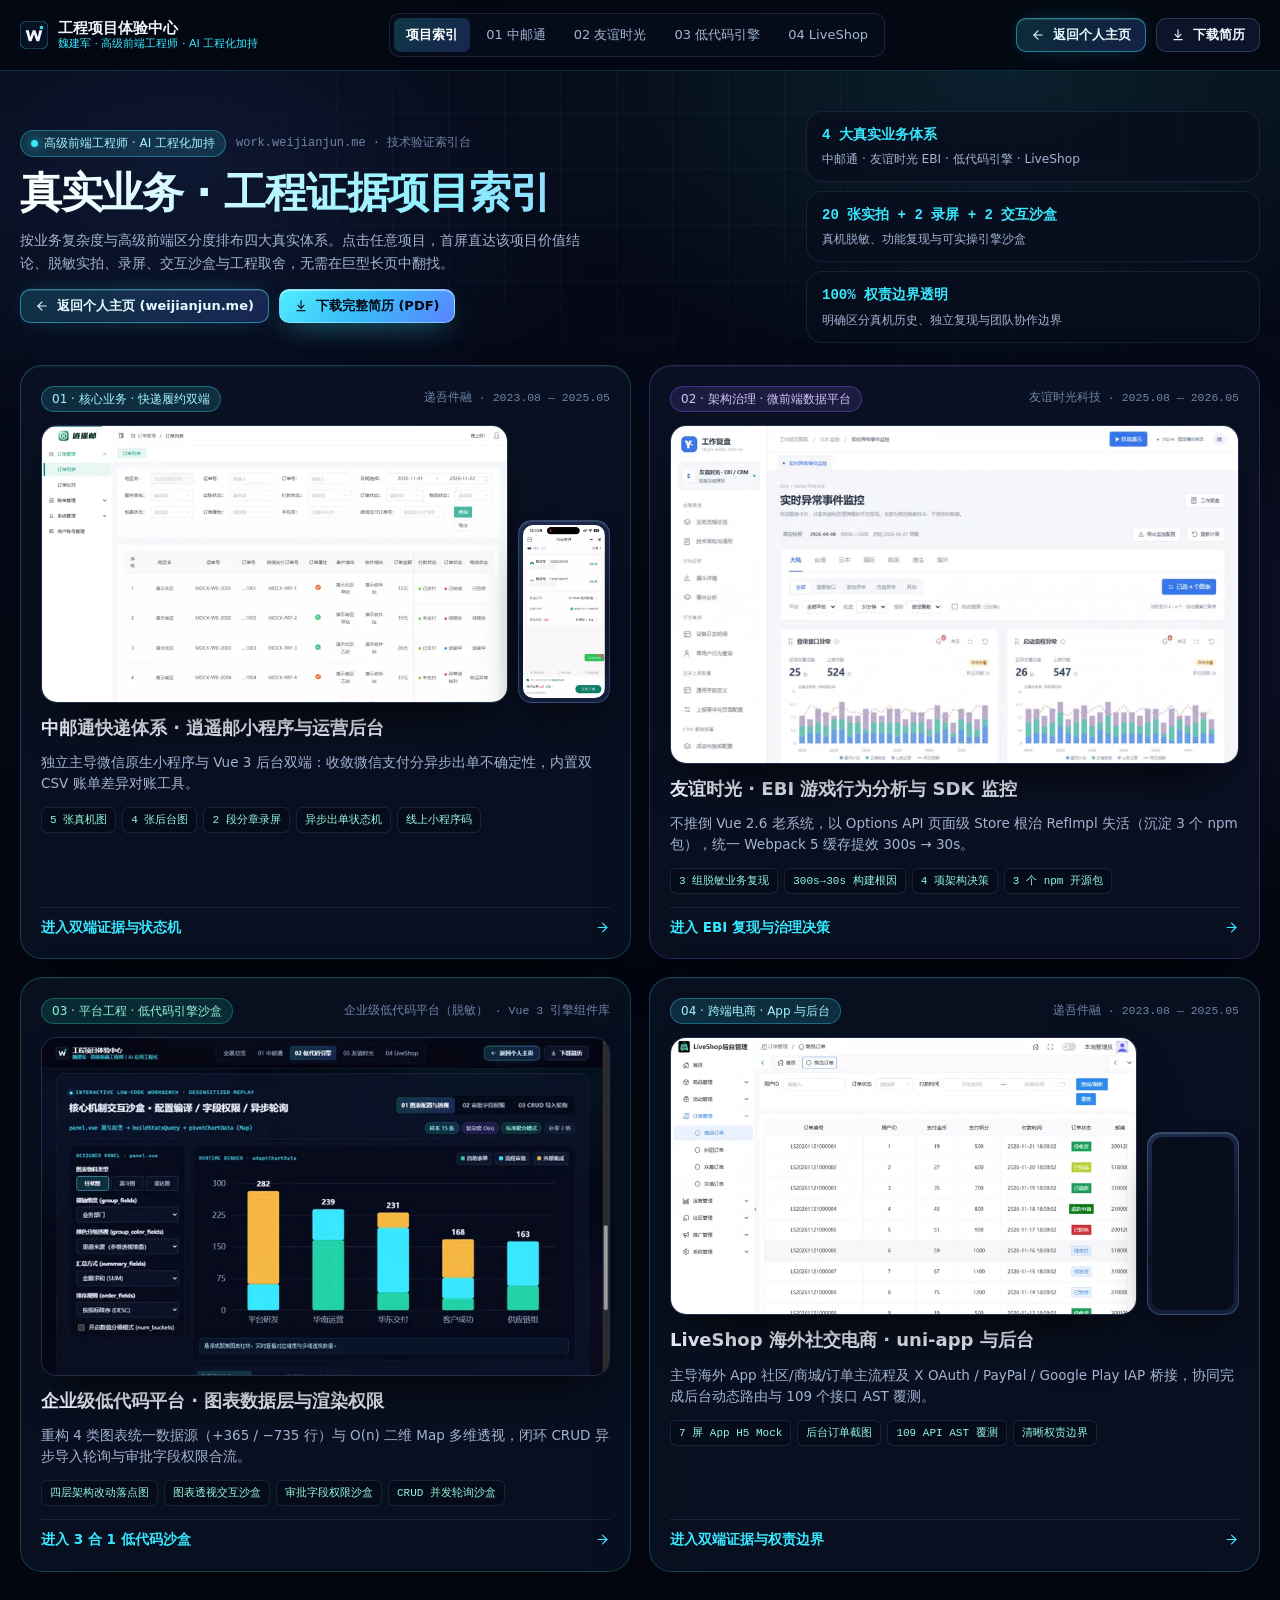
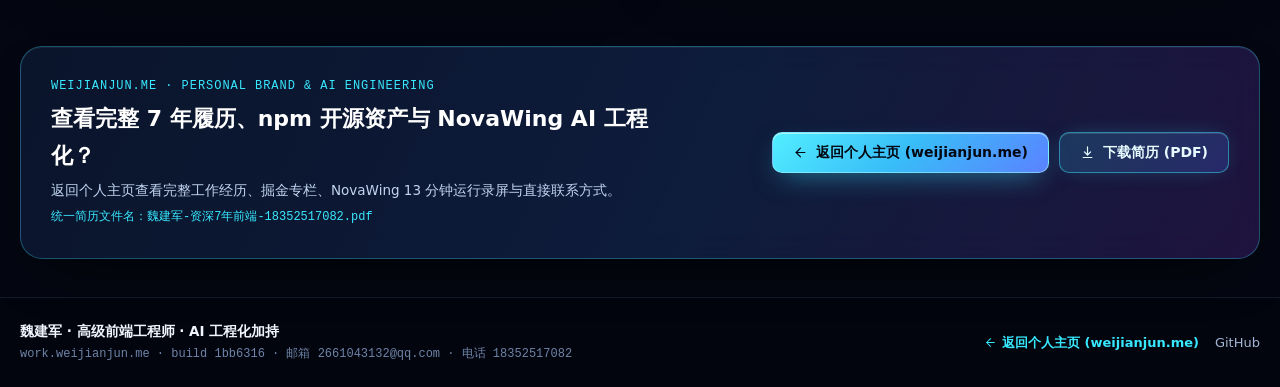
==== commit d1295d02: "deploy(work): 同步微信二维码 WebP 秒开产物 weijianjun-career@1bb6316 Source: weijianjun-career@1bb63162e8da6379" ====
--- a/index.html
+++ b/index.html
@@ -10,8 +10,8 @@
     />
     <title>工程项目体验中心 · 魏建军｜高级前端工程师 · AI 工程化加持</title>
     <link rel="icon" type="image/svg+xml" href="/favicon.svg" />
-    <script type="module" crossorigin src="/assets/index-3q_y2bvr.js"></script>
-    <link rel="stylesheet" crossorigin href="/assets/index-Bbz12IfG.css">
+    <script type="module" crossorigin src="/assets/index-Be6veN6R.js"></script>
+    <link rel="stylesheet" crossorigin href="/assets/index-PX1PVoQ8.css">
   </head>
   <body>
     <div id="app"></div>
--- a/assets/index-PX1PVoQ8.css
+++ b/assets/index-PX1PVoQ8.css
@@ -0,0 +1 @@
+:root{--bg-void: #040711;--bg-deep: #070d1b;--bg-surface: #0b1326;--bg-surface-elevated: #101b33;--bg-glass: rgba(11, 19, 38, .76);--bg-glass-strong: rgba(8, 14, 29, .9);--ink-primary: #f0f5ff;--ink-secondary: #a3b5d4;--ink-muted: #6f84a8;--ink-inverse: #040711;--cyan: #38e8ff;--cyan-soft: rgba(56, 232, 255, .14);--cyan-line: rgba(56, 232, 255, .42);--blue: #4f7cff;--blue-soft: rgba(79, 124, 255, .16);--violet: #8b5cf6;--violet-soft: rgba(139, 92, 246, .15);--emerald: #22d3a8;--emerald-soft: rgba(34, 211, 168, .14);--amber: #f5b942;--amber-soft: rgba(245, 185, 66, .14);--line-subtle: rgba(148, 179, 255, .12);--line-strong: rgba(148, 179, 255, .24);--specular: inset 0 1px 0 rgba(255, 255, 255, .06);--font-sans: "Inter", "PingFang SC", "Hiragino Sans GB", "Microsoft YaHei", "Noto Sans SC", system-ui, -apple-system, BlinkMacSystemFont, sans-serif;--font-mono: "JetBrains Mono", "Cascadia Mono", "SFMono-Regular", ui-monospace, Consolas, monospace;--radius-xs: 6px;--radius-sm: 10px;--radius-md: 16px;--radius-lg: 22px;--radius-pill: 999px;--container-max: 1240px;--nav-height: 70px;--ease-out: cubic-bezier(.22, 1, .36, 1)}*,*:before,*:after{box-sizing:border-box}html{scroll-behavior:smooth;color-scheme:dark;background-color:var(--bg-void);-webkit-text-size-adjust:100%}body{margin:0;min-height:100vh;font-family:var(--font-sans);font-size:15px;line-height:1.65;color:var(--ink-primary);background-color:var(--bg-void);overflow-x:clip;-webkit-font-smoothing:antialiased;-moz-osx-font-smoothing:grayscale}img,video,svg{display:block;max-width:100%}button,input,select,textarea{font:inherit;color:inherit}a{color:inherit;text-decoration:none}:focus-visible{outline:2px solid var(--cyan);outline-offset:3px;border-radius:var(--radius-xs)}.skip-link{position:fixed;top:-100px;left:16px;z-index:200;padding:10px 16px;border-radius:var(--radius-sm);background:var(--cyan);color:var(--ink-inverse);font-weight:600;transition:top .2s var(--ease-out)}.skip-link:focus{top:16px}.sr-only{position:absolute;width:1px;height:1px;padding:0;margin:-1px;overflow:hidden;clip:rect(0,0,0,0);white-space:nowrap;border:0}.space-shell{position:relative;min-height:100vh;isolation:isolate}.space-shell:before{content:"";position:fixed;inset:0;z-index:-2;pointer-events:none;background:radial-gradient(62% 48% at 78% 8%,rgba(56,232,255,.11),transparent 68%),radial-gradient(50% 42% at 14% 18%,rgba(79,124,255,.13),transparent 72%),radial-gradient(46% 42% at 88% 72%,rgba(139,92,246,.1),transparent 72%),linear-gradient(180deg,#040711,#050a18 48%,#040711)}.space-shell:after{content:"";position:fixed;inset:0;z-index:-1;pointer-events:none;background-image:linear-gradient(to right,rgba(130,170,255,.045) 1px,transparent 1px),linear-gradient(to bottom,rgba(130,170,255,.045) 1px,transparent 1px);background-size:56px 56px;mask-image:radial-gradient(ellipse 85% 65% at 50% 15%,#000 18%,transparent 82%);-webkit-mask-image:radial-gradient(ellipse 85% 65% at 50% 15%,#000 18%,transparent 82%)}.container{width:min(var(--container-max),calc(100% - 40px));margin-inline:auto}.section-block{position:relative;padding-block:clamp(44px,5.5vw,76px)}[id]{scroll-margin-top:86px}.section-block+.section-block:before{content:"";position:absolute;top:0;left:50%;transform:translate(-50%);width:min(var(--container-max),calc(100% - 40px));height:1px;background:linear-gradient(90deg,transparent,rgba(148,179,255,.18) 20%,rgba(56,232,255,.22) 50%,rgba(148,179,255,.18) 80%,transparent)}.eyebrow{display:inline-flex;align-items:center;gap:8px;font-family:var(--font-mono);font-size:12px;letter-spacing:.08em;text-transform:uppercase;color:var(--cyan)}.eyebrow-dot{width:7px;height:7px;border-radius:50%;background:var(--cyan);box-shadow:0 0 12px var(--cyan);flex-shrink:0}.section-header{display:grid;gap:12px;margin-bottom:clamp(28px,3.6vw,44px)}.section-header-split{display:flex;flex-wrap:wrap;align-items:flex-end;justify-content:space-between;gap:18px}.section-title{margin:0;font-size:clamp(26px,3.4vw,38px);line-height:1.18;letter-spacing:-.025em;font-weight:700;color:var(--ink-primary)}.section-lead{margin:0;max-width:66ch;font-size:15px;color:var(--ink-secondary)}.mono{font-family:var(--font-mono);font-variant-numeric:tabular-nums}.glass-panel{background:var(--bg-glass);border:1px solid var(--line-subtle);border-radius:var(--radius-lg);box-shadow:var(--specular),0 24px 56px -28px #000000d9;backdrop-filter:blur(16px);-webkit-backdrop-filter:blur(16px)}.glass-panel-interactive{transition:border-color .25s var(--ease-out),transform .25s var(--ease-out),box-shadow .25s var(--ease-out)}.glass-panel-interactive:hover{border-color:var(--cyan-line);box-shadow:var(--specular),0 26px 60px -24px #000000e6,0 0 0 1px #38e8ff1f}.badge{display:inline-flex;align-items:center;flex-wrap:wrap;gap:6px;max-width:100%;padding:4px 10px;border-radius:var(--radius-pill);font-size:12px;font-weight:500;line-height:1.35;border:1px solid var(--line-subtle);background:#101b33cc;color:var(--ink-secondary)}.badge-cyan{border-color:#38e8ff57;background:var(--cyan-soft);color:#a6f4ff}.badge-violet{border-color:#8b5cf65c;background:var(--violet-soft);color:#d6c5ff}.badge-emerald{border-color:#22d3a857;background:var(--emerald-soft);color:#93f5dc}.badge-amber{border-color:#f5b94257;background:var(--amber-soft);color:#fde19e}.tag-row{display:flex;flex-wrap:wrap;gap:8px}.tech-chip{display:inline-flex;align-items:center;padding:4px 10px;border-radius:var(--radius-xs);border:1px solid rgba(148,179,255,.14);background:#0f1930b8;color:#c5d5f2;font-family:var(--font-mono);font-size:12px;line-height:1.35}.btn{display:inline-flex;align-items:center;justify-content:center;gap:8px;padding:11px 20px;border-radius:var(--radius-sm);border:1px solid transparent;font-size:14px;font-weight:600;line-height:1.25;cursor:pointer;white-space:nowrap;transition:transform .2s var(--ease-out),background-color .2s var(--ease-out),border-color .2s var(--ease-out),box-shadow .2s var(--ease-out),color .2s var(--ease-out)}.btn:active{transform:translateY(1px)}.btn-sm{padding:8px 14px;font-size:13px}.btn-primary{background:linear-gradient(135deg,#52eeff,#38bdf8 48%,#5b82ff);color:#030712;border-color:#a5f3fc8c;box-shadow:0 10px 28px -10px #38e8ff8c,inset 0 1px #ffffff80}.btn-primary:hover{transform:translateY(-1px);box-shadow:0 14px 34px -10px #38e8ffb3,inset 0 1px #ffffffa6}.btn-portal{background:linear-gradient(135deg,#38e8ff29,#4f7cff38);border-color:#38e8ff7a;color:#e6fbff;box-shadow:inset 0 1px #ffffff1f,0 0 24px -10px #38e8ff73}.btn-portal:hover{transform:translateY(-1px);background:linear-gradient(135deg,#38e8ff42,#4f7cff57);border-color:var(--cyan);color:#fff}.btn-ghost{background:#101b33b8;border-color:var(--line-strong);color:var(--ink-primary)}.btn-ghost:hover{background:#182747e0;border-color:#94b3ff73}.btn-link{padding:6px 2px;background:transparent;color:var(--cyan);font-weight:500}.btn-link:hover{color:#a6f4ff}.optical-frame{position:relative;border-radius:var(--radius-md);border:1px solid rgba(148,179,255,.2);background:#070d1b;overflow:hidden;box-shadow:0 24px 48px -20px #000000e6,inset 0 1px #ffffff14}.optical-frame-bar{display:flex;align-items:center;justify-content:space-between;gap:10px;padding:8px 12px;background:linear-gradient(180deg,#0f1a31,#0a1224);border-bottom:1px solid rgba(148,179,255,.12)}.optical-dots{display:inline-flex;align-items:center;gap:5px;flex-shrink:0}.optical-dots span{width:7px;height:7px;border-radius:50%;background:#94b3ff47}.optical-dots span:first-child{background:#38e8ffa6}.optical-bar-label{font-family:var(--font-mono);font-size:11px;color:var(--ink-muted);overflow:hidden;text-overflow:ellipsis;white-space:nowrap}.optical-media-btn{display:block;width:100%;padding:0;border:0;background:#070d1b;cursor:zoom-in;position:relative;text-align:left}.optical-media-btn img{width:100%;height:auto;display:block;transition:transform .35s var(--ease-out)}.optical-media-btn:hover img{transform:scale(1.015)}.optical-zoom-hint{position:absolute;right:10px;bottom:10px;display:inline-flex;align-items:center;gap:5px;padding:5px 10px;border-radius:var(--radius-pill);background:#040711d6;border:1px solid rgba(56,232,255,.4);color:#e6fbff;font-size:11px;font-weight:500;-webkit-backdrop-filter:blur(8px);backdrop-filter:blur(8px)}.phone-bezel{position:relative;border-radius:22px;padding:6px;background:linear-gradient(160deg,#1e2d4f,#0b1326 60%,#152340);border:1px solid rgba(148,179,255,.26);box-shadow:0 24px 48px -18px #000000eb,inset 0 1px #ffffff24}.phone-bezel-screen{display:block;width:100%;padding:0;border:0;border-radius:16px;overflow:hidden;background:#fff;cursor:zoom-in}.phone-bezel-screen img{width:100%;height:auto;display:block}[data-reveal]{opacity:1;transform:translateY(0);transition:opacity .45s var(--ease-out),transform .45s var(--ease-out)}@media(max-width:768px){.container{width:min(var(--container-max),calc(100% - 28px))}}@media(max-width:480px){.btn{white-space:normal;text-align:center}.glass-panel,.optical-frame,.case-stack>*,.work-hero-stack>*{min-width:0}p,li{overflow-wrap:anywhere}.mono{overflow-wrap:break-word}}@media(prefers-reduced-motion:reduce){html{scroll-behavior:auto}*,*:before,*:after{animation-duration:.01ms!important;animation-iteration-count:1!important;transition-duration:.01ms!important}[data-reveal]{opacity:1;transform:none}}.app-icon[data-v-6edf1537]{flex-shrink:0}img[data-v-9b945e5b]{display:block;width:100%;height:auto;background:#070d1b}.work-nav[data-v-8f239659]{position:sticky;top:0;z-index:80;border-bottom:1px solid rgba(56,232,255,.18);background:#040711e6;backdrop-filter:blur(18px);-webkit-backdrop-filter:blur(18px)}.work-nav-inner[data-v-8f239659]{min-height:var(--nav-height);display:flex;align-items:center;justify-content:space-between;gap:14px}.work-brand[data-v-8f239659]{display:inline-flex;align-items:center;gap:10px;min-width:0}.brand-mark[data-v-8f239659]{flex-shrink:0;display:inline-flex}.brand-copy[data-v-8f239659]{display:grid;line-height:1.2;min-width:0}.brand-title[data-v-8f239659]{font-size:14.5px;font-weight:700;color:var(--ink-primary)}.brand-sub[data-v-8f239659]{font-size:11px;color:var(--cyan);white-space:nowrap;overflow:hidden;text-overflow:ellipsis}.work-tabs[data-v-8f239659]{display:flex;align-items:center;gap:4px;padding:4px;border-radius:var(--radius-sm);border:1px solid rgba(148,179,255,.14);background:#070d1bd9}.work-tab[data-v-8f239659]{padding:6px 12px;border-radius:7px;font-size:13px;font-weight:500;color:var(--ink-secondary);white-space:nowrap;transition:background-color .2s var(--ease-out),color .2s var(--ease-out)}.work-tab[data-v-8f239659]:hover{color:var(--ink-primary)}.work-tab.is-active[data-v-8f239659]{background:linear-gradient(135deg,#38e8ff33,#4f7cff3d);color:#fff;font-weight:600}.work-nav-actions[data-v-8f239659]{display:flex;align-items:center;gap:10px;flex-shrink:0}.work-menu-btn[data-v-8f239659]{display:none;width:38px;height:38px;align-items:center;justify-content:center;border-radius:var(--radius-sm);border:1px solid var(--line-strong);background:#101b33cc;color:var(--ink-primary);cursor:pointer}.work-drawer[data-v-8f239659]{border-top:1px solid var(--line-subtle);background:#050915fa;padding-block:16px 22px}.work-drawer-inner[data-v-8f239659]{display:grid;gap:14px}.drawer-role[data-v-8f239659]{margin:0;font-size:12px;color:var(--cyan)}.drawer-tabs[data-v-8f239659]{display:grid;gap:6px}.drawer-tab[data-v-8f239659]{display:flex;align-items:center;justify-content:space-between;padding:11px 12px;border-radius:var(--radius-sm);border:1px solid rgba(148,179,255,.1);background:#101b3380;color:var(--ink-primary);font-size:14px}.drawer-tab.is-active[data-v-8f239659]{border-color:var(--cyan);background:#38e8ff24}.drawer-actions[data-v-8f239659]{display:grid;gap:10px}@media(max-width:1120px){.work-tabs[data-v-8f239659]{display:none}.work-menu-btn[data-v-8f239659]{display:inline-flex}}@media(max-width:720px){.brand-sub[data-v-8f239659],.work-resume-desktop[data-v-8f239659]{display:none}.return-home-cta[data-v-8f239659]{padding:8px 11px;font-size:12.5px}}.simulator-box[data-v-d9ebd5f1]{padding:clamp(20px,2.6vw,30px);display:grid;gap:18px;border-color:#38e8ff47;background:radial-gradient(50% 60% at 100% 0%,rgba(56,232,255,.08),transparent 65%),#070d1be0}.sim-heading[data-v-d9ebd5f1]{display:grid;gap:6px}.sim-title[data-v-d9ebd5f1]{margin:0;font-size:clamp(18px,2.1vw,23px);color:var(--ink-primary)}.sim-desc[data-v-d9ebd5f1]{margin:0;font-size:13.5px;color:var(--ink-secondary)}.inline-code[data-v-d9ebd5f1]{padding:2px 6px;border-radius:5px;background:#38e8ff1a;color:#a6f4ff;font-size:12px;overflow-wrap:anywhere;word-break:break-word}.sim-tabs[data-v-d9ebd5f1]{display:grid;grid-template-columns:repeat(4,minmax(0,1fr));gap:8px}.sim-tab[data-v-d9ebd5f1]{display:grid;gap:4px;padding:12px;border-radius:var(--radius-sm);border:1px solid rgba(148,179,255,.14);background:#040813c7;text-align:left;cursor:pointer;transition:border-color .2s var(--ease-out),background-color .2s var(--ease-out)}.sim-tab[data-v-d9ebd5f1]:hover{border-color:#38e8ff5c}.sim-tab.is-active[data-v-d9ebd5f1]{border-color:var(--cyan);background:linear-gradient(135deg,#38e8ff29,#4f7cff2e)}.sim-tab-badge[data-v-d9ebd5f1]{font-size:10px;color:var(--cyan);letter-spacing:.06em}.sim-tab-label[data-v-d9ebd5f1]{font-size:13px;font-weight:600;color:var(--ink-primary)}.sim-stage[data-v-d9ebd5f1]{display:grid;gap:14px}.sim-trigger[data-v-d9ebd5f1]{display:flex;flex-wrap:wrap;align-items:center;gap:10px;padding:12px 14px;border-radius:var(--radius-sm);background:#0b1326d9;border:1px solid var(--line-subtle)}.trigger-tag[data-v-d9ebd5f1]{font-size:11px;color:var(--cyan);padding:2px 8px;border-radius:4px;background:var(--cyan-soft)}.trigger-text[data-v-d9ebd5f1]{margin:0;font-size:13.5px;color:#dce9ff}.sim-timeline[data-v-d9ebd5f1]{margin:0;padding:0;list-style:none;display:grid;grid-template-columns:repeat(auto-fit,minmax(min(230px,100%),1fr));gap:12px}.sim-step[data-v-d9ebd5f1]{padding:15px;border-radius:var(--radius-sm);border:1px solid rgba(148,179,255,.15);background:#050a16d1;display:grid;gap:8px;align-content:start}.step-head[data-v-d9ebd5f1]{display:flex;align-items:center;justify-content:space-between;gap:8px}.step-time[data-v-d9ebd5f1]{font-size:12.5px;font-weight:700;color:var(--cyan)}.step-action[data-v-d9ebd5f1]{margin:0;font-size:13.5px;font-weight:600;color:var(--ink-primary)}.step-guard[data-v-d9ebd5f1]{margin:0;font-size:12.5px;color:var(--ink-secondary)}.guard-prefix[data-v-d9ebd5f1]{color:#93f5dc;font-weight:600}.sim-outcome[data-v-d9ebd5f1]{display:flex;flex-wrap:wrap;align-items:center;justify-content:space-between;gap:12px;padding:13px 16px;border-radius:var(--radius-sm);border:1px solid rgba(34,211,168,.34);background:#22d3a814}.outcome-pill[data-v-d9ebd5f1]{display:flex;flex-wrap:wrap;align-items:center;gap:10px}.outcome-kicker[data-v-d9ebd5f1]{font-size:11px;color:#93f5dc}.outcome-val[data-v-d9ebd5f1]{font-size:14px;font-weight:700;color:#fff}.outcome-ux[data-v-d9ebd5f1]{margin:0;font-size:13px;color:#cde8e2}@media(max-width:960px){.sim-tabs[data-v-d9ebd5f1]{grid-template-columns:repeat(2,minmax(0,1fr))}}@media(max-width:560px){.sim-tabs[data-v-d9ebd5f1]{grid-template-columns:1fr}}.value-trio[data-v-51963f14]{display:grid;grid-template-columns:repeat(3,minmax(0,1fr));gap:12px;padding-top:4px}.trio-item[data-v-51963f14]{padding:13px 15px;border-radius:var(--radius-sm);border:1px solid var(--line-subtle);background:#050a16c7;display:grid;gap:5px;align-content:start}.accent-cyan .trio-kicker[data-v-51963f14]{color:var(--cyan)}.accent-violet .trio-kicker[data-v-51963f14]{color:#c4b5fd}.accent-emerald .trio-kicker[data-v-51963f14]{color:var(--emerald)}.trio-item.is-highlight[data-v-51963f14]{border-color:#38e8ff47;background:#091428db}.accent-violet .trio-item.is-highlight[data-v-51963f14]{border-color:#8b5cf657;background:#140e2ab8}.accent-emerald .trio-item.is-highlight[data-v-51963f14]{border-color:#22d3a852;background:#071822c7}.trio-kicker[data-v-51963f14]{font-size:11px;font-weight:700;letter-spacing:.05em;white-space:nowrap}.trio-text[data-v-51963f14]{margin:0;font-size:13px;line-height:1.55;color:#dce8ff}@media(max-width:900px){.value-trio[data-v-51963f14]{grid-template-columns:1fr}}.decisions-shell[data-v-6d3bfef0]{padding:clamp(20px,2.6vw,28px);display:grid;gap:16px}.decisions-head[data-v-6d3bfef0]{display:flex;flex-wrap:wrap;align-items:flex-end;justify-content:space-between;gap:12px}.decisions-heading[data-v-6d3bfef0]{margin:4px 0 0;font-size:clamp(17px,2vw,20px);color:var(--ink-primary)}.decisions-grid[data-v-6d3bfef0]{display:grid;grid-template-columns:repeat(2,minmax(0,1fr));gap:14px;align-items:start}.decision-card[data-v-6d3bfef0]{border-radius:var(--radius-md);border:1px solid var(--line-subtle);background:#050a16cc;transition:border-color .2s var(--ease-out);overflow:hidden}.decision-card.is-open[data-v-6d3bfef0]{border-color:#94b3ff42}.decision-trigger[data-v-6d3bfef0]{width:100%;padding:16px 18px;border:0;background:transparent;text-align:left;cursor:pointer;display:grid;gap:7px}.decision-trigger:hover .decision-toggle-hint[data-v-6d3bfef0]{color:var(--ink-primary)}.decision-trigger-top[data-v-6d3bfef0]{display:flex;align-items:center;justify-content:space-between;gap:10px}.decision-index[data-v-6d3bfef0]{font-size:11px;letter-spacing:.08em;white-space:nowrap}.accent-cyan .decision-index[data-v-6d3bfef0]{color:var(--cyan)}.accent-violet .decision-index[data-v-6d3bfef0]{color:#c4b5fd}.accent-emerald .decision-index[data-v-6d3bfef0]{color:var(--emerald)}.decision-toggle-hint[data-v-6d3bfef0]{font-size:12px;color:var(--ink-muted);white-space:nowrap}.decision-title[data-v-6d3bfef0]{margin:0;font-size:15.5px;line-height:1.35;color:var(--ink-primary)}.decision-summary[data-v-6d3bfef0]{margin:0;font-size:13px;line-height:1.5;color:#a6f4ff}.decision-summary strong[data-v-6d3bfef0]{color:var(--emerald)}.decision-body[data-v-6d3bfef0]{padding:0 18px 18px;display:grid;gap:8px}.decision-row[data-v-6d3bfef0]{margin:0;font-size:13.2px;color:var(--ink-secondary)}.decision-row strong[data-v-6d3bfef0]{color:var(--ink-primary)}.decision-outcome[data-v-6d3bfef0]{margin:2px 0 0;padding-top:8px;border-top:1px solid var(--line-subtle);font-size:13.2px;color:#a6f4ff}.decision-outcome strong[data-v-6d3bfef0]{color:var(--emerald)}@media(max-width:820px){.decisions-grid[data-v-6d3bfef0]{grid-template-columns:1fr}}.case-section[data-v-b90bb17e]{padding-top:16px;padding-bottom:clamp(24px,3.2vw,40px)}.case-stack[data-v-b90bb17e]{display:grid;gap:18px}.case-header[data-v-b90bb17e]{padding:clamp(20px,2.8vw,30px);display:grid;gap:15px;border-color:#38e8ff42}.case-header-top[data-v-b90bb17e]{display:flex;flex-wrap:wrap;align-items:center;justify-content:space-between;gap:12px}.case-badges[data-v-b90bb17e]{display:flex;flex-wrap:wrap;align-items:center;gap:10px}.case-period[data-v-b90bb17e]{font-size:12px;color:var(--ink-muted)}.subview-switch[data-v-b90bb17e]{display:flex;flex-wrap:wrap;gap:6px;padding:4px;border-radius:var(--radius-sm);border:1px solid rgba(148,179,255,.14);background:#040813cc}.subview-btn[data-v-b90bb17e]{padding:6px 12px;border:1px solid transparent;border-radius:7px;background:transparent;color:var(--ink-secondary);font-size:12.5px;font-weight:500;cursor:pointer}.subview-btn.is-active[data-v-b90bb17e]{border-color:#38e8ff73;background:#38e8ff29;color:#fff;font-weight:600}.case-title[data-v-b90bb17e]{margin:0;font-size:clamp(22px,2.8vw,32px);line-height:1.22;color:var(--ink-primary)}.case-subtitle[data-v-b90bb17e]{margin:0;font-size:14px;color:var(--ink-secondary);max-width:78ch}.lifecycle-grid[data-v-b90bb17e]{display:grid;grid-template-columns:repeat(4,minmax(0,1fr));gap:12px;padding-top:2px}.lifecycle-node[data-v-b90bb17e]{padding:13px 14px;border-radius:var(--radius-sm);border:1px solid var(--line-subtle);background:#050a16c7;display:grid;gap:5px;align-content:start}.lifecycle-top[data-v-b90bb17e]{display:flex;align-items:center;justify-content:space-between;gap:8px}.lifecycle-step[data-v-b90bb17e]{font-size:12px;font-weight:700;color:var(--cyan);white-space:nowrap}.lifecycle-title[data-v-b90bb17e]{margin:0;font-size:13.8px;color:var(--ink-primary)}.lifecycle-detail[data-v-b90bb17e]{margin:0;font-size:12.2px;color:var(--ink-secondary)}.evidence-panel[data-v-b90bb17e]{padding:clamp(18px,2.4vw,28px);display:grid;gap:18px}.panel-header[data-v-b90bb17e]{display:flex;flex-wrap:wrap;align-items:flex-end;justify-content:space-between;gap:14px}.panel-title[data-v-b90bb17e]{margin:4px 0 0;font-size:clamp(17.5px,2vw,21px);color:var(--ink-primary)}.mini-spotlight[data-v-b90bb17e]{display:grid;grid-template-columns:minmax(0,1.45fr) minmax(0,.85fr);gap:16px}.video-trigger-card[data-v-b90bb17e]{display:grid;grid-template-columns:126px minmax(0,1fr);gap:16px;padding:16px;border-radius:var(--radius-md);border:1px solid rgba(56,232,255,.22);background:#050a16d1;align-items:center}.video-thumb[data-v-b90bb17e]{position:relative;width:126px;height:220px;border-radius:14px;overflow:hidden;border:1px solid rgba(148,179,255,.24);background:#fff}.video-thumb img[data-v-b90bb17e]{width:100%;height:100%;object-fit:cover;object-position:top}.play-overlay-btn[data-v-b90bb17e]{position:absolute;inset:0;display:flex;flex-direction:column;align-items:center;justify-content:center;gap:6px;border:0;background:#0407118f;color:#fff;font-size:12px;font-weight:600;cursor:pointer;transition:background-color .2s var(--ease-out)}.play-overlay-btn[data-v-b90bb17e]:hover{background:#0407115c}.video-info[data-v-b90bb17e]{display:grid;gap:9px;justify-items:start}.video-title[data-v-b90bb17e]{margin:0;font-size:15.5px;color:var(--ink-primary)}.video-desc[data-v-b90bb17e]{margin:0;font-size:13px;color:var(--ink-secondary)}.chapter-pills[data-v-b90bb17e]{display:flex;flex-wrap:wrap;gap:6px}.chapter-pill[data-v-b90bb17e]{padding:4px 9px;border-radius:5px;border:1px solid var(--line-subtle);background:#0b1326cc;font-size:11.5px;color:#a6f4ff;cursor:pointer;transition:border-color .2s var(--ease-out)}.chapter-pill[data-v-b90bb17e]:hover{border-color:var(--cyan)}.qr-card[data-v-b90bb17e]{display:flex;align-items:center;gap:16px;padding:16px;border-radius:var(--radius-md);border:1px solid var(--line-subtle);background:#050a16d1}.qr-img-btn[data-v-b90bb17e]{flex-shrink:0;width:138px;padding:10px;border-radius:var(--radius-sm);border:1px solid rgba(56,232,255,.34);background:#fff;cursor:zoom-in;display:flex;align-items:center;justify-content:center}.qr-img-btn img[data-v-b90bb17e]{width:100%;height:auto;display:block}.qr-meta[data-v-b90bb17e]{display:grid;gap:6px;justify-items:start}.qr-name[data-v-b90bb17e]{margin:0;font-size:14px;font-weight:700;color:var(--ink-primary)}.qr-caption[data-v-b90bb17e]{margin:0;font-size:12px;color:var(--ink-secondary)}.phone-strip[data-v-b90bb17e]{display:grid;grid-template-columns:repeat(5,minmax(0,1fr));gap:14px}.phone-shot-card[data-v-b90bb17e]{display:grid;gap:10px;align-content:start;min-width:0}.phone-shot-card img[data-v-b90bb17e]{width:100%;height:auto;aspect-ratio:9 / 19;object-fit:cover;object-position:top}.admin-video-note[data-v-b90bb17e]{margin:0;display:flex;flex-wrap:wrap;align-items:center;gap:10px;font-size:13px;color:var(--ink-secondary)}.admin-grid[data-v-b90bb17e]{display:grid;grid-template-columns:repeat(2,minmax(0,1fr));gap:16px}.desktop-shot-card[data-v-b90bb17e]{display:grid;gap:10px;align-content:start}.desktop-shot-card img[data-v-b90bb17e]{aspect-ratio:16 / 10;object-fit:cover;object-position:top left}.shot-copy[data-v-b90bb17e]{display:grid;gap:4px;min-width:0}.shot-tag[data-v-b90bb17e]{font-size:11px;color:var(--cyan)}.shot-title[data-v-b90bb17e]{margin:0;font-size:14px;font-weight:600;color:var(--ink-primary)}.shot-caption[data-v-b90bb17e]{margin:0;font-size:12.2px;color:var(--ink-secondary);overflow-wrap:anywhere}@media(max-width:1100px){.lifecycle-grid[data-v-b90bb17e]{grid-template-columns:repeat(2,minmax(0,1fr))}.mini-spotlight[data-v-b90bb17e]{grid-template-columns:1fr}.phone-strip[data-v-b90bb17e]{grid-template-columns:repeat(3,minmax(0,1fr))}}@media(max-width:760px){.admin-grid[data-v-b90bb17e],.lifecycle-grid[data-v-b90bb17e]{grid-template-columns:1fr}.video-trigger-card[data-v-b90bb17e],.qr-card[data-v-b90bb17e]{grid-template-columns:1fr;flex-direction:column;align-items:flex-start}.video-thumb[data-v-b90bb17e]{width:136px}.phone-strip[data-v-b90bb17e]{grid-template-columns:repeat(2,minmax(0,1fr))}}.case-section[data-v-91dfc165]{padding-top:16px;padding-bottom:clamp(24px,3.2vw,40px)}.case-stack[data-v-91dfc165]{display:grid;gap:18px}.case-header[data-v-91dfc165]{padding:clamp(20px,2.8vw,30px);display:grid;gap:15px;border-color:#8b5cf657;background:radial-gradient(50% 80% at 100% 0%,rgba(139,92,246,.12),transparent 65%),var(--bg-glass)}.case-badges[data-v-91dfc165]{display:flex;flex-wrap:wrap;align-items:center;gap:10px}.case-period[data-v-91dfc165]{font-size:12px;color:var(--ink-muted)}.case-title[data-v-91dfc165]{margin:0;font-size:clamp(22px,2.8vw,32px);line-height:1.22;color:var(--ink-primary)}.case-subtitle[data-v-91dfc165]{margin:0;font-size:14px;color:var(--ink-secondary);max-width:78ch}.governance-strip[data-v-91dfc165]{display:grid;grid-template-columns:repeat(3,minmax(0,1fr));gap:12px;padding-top:2px}.gov-stat[data-v-91dfc165]{padding:13px 15px;border-radius:var(--radius-sm);border:1px solid rgba(139,92,246,.25);background:#060b18c7;display:grid;gap:4px}.gov-val[data-v-91dfc165]{font-size:15.5px;font-weight:700;color:#c4b5fd}.gov-label[data-v-91dfc165]{font-size:12.2px;color:var(--ink-secondary)}.gov-link[data-v-91dfc165]{color:var(--cyan);text-decoration:underline;text-underline-offset:2px}.replay-workbench[data-v-91dfc165]{padding:clamp(18px,2.4vw,28px);display:grid;gap:18px}.replay-top[data-v-91dfc165]{display:flex;flex-wrap:wrap;align-items:flex-end;justify-content:space-between;gap:14px}.replay-title[data-v-91dfc165]{margin:4px 0 0;font-size:clamp(17.5px,2vw,21px);color:var(--ink-primary)}.replay-tabs[data-v-91dfc165]{display:flex;flex-wrap:wrap;gap:6px}.replay-tab[data-v-91dfc165]{padding:7px 12px;border-radius:var(--radius-pill);border:1px solid var(--line-subtle);background:#050a16cc;color:var(--ink-secondary);font-size:12.5px;font-weight:500;cursor:pointer}.replay-tab.is-active[data-v-91dfc165]{border-color:#8b5cf6a6;background:var(--violet-soft);color:#fff}.replay-main[data-v-91dfc165]{display:grid;grid-template-columns:minmax(0,1.38fr) minmax(0,.82fr);gap:18px;align-items:start}.replay-primary img[data-v-91dfc165]{aspect-ratio:16 / 10.6;object-fit:cover;object-position:top left}.replay-sidebar[data-v-91dfc165]{display:grid;gap:14px}.active-shot-info[data-v-91dfc165]{display:grid;gap:6px;justify-items:start}.shot-heading[data-v-91dfc165]{margin:0;font-size:16px;color:var(--ink-primary)}.shot-desc[data-v-91dfc165]{margin:0;font-size:13px;color:var(--ink-secondary)}.thumb-list[data-v-91dfc165]{display:grid;gap:8px}.thumb-item[data-v-91dfc165]{display:grid;grid-template-columns:88px minmax(0,1fr);gap:10px;padding:8px;border-radius:var(--radius-sm);border:1px solid var(--line-subtle);background:#050a16c7;text-align:left;cursor:pointer;align-items:center}.thumb-item.is-active[data-v-91dfc165]{border-color:var(--cyan);background:#38e8ff1a}.thumb-item img[data-v-91dfc165]{width:88px;height:56px;object-fit:cover;object-position:top left;border-radius:5px;background:#0b1326}.thumb-meta[data-v-91dfc165]{display:grid;gap:2px}.thumb-tag[data-v-91dfc165]{font-size:10.5px;color:var(--cyan)}.thumb-title[data-v-91dfc165]{font-size:12.5px;font-weight:600;color:var(--ink-primary)}.provenance-note[data-v-91dfc165]{margin:0;font-size:12px;color:var(--ink-muted);line-height:1.5}@media(max-width:1024px){.replay-main[data-v-91dfc165],.governance-strip[data-v-91dfc165]{grid-template-columns:1fr}}.case-section[data-v-a6f093f6]{padding-top:16px;padding-bottom:clamp(24px,3.2vw,40px)}.case-stack[data-v-a6f093f6]{display:grid;gap:20px}.case-header[data-v-a6f093f6],.arch-panel[data-v-a6f093f6],.sandbox-shell[data-v-a6f093f6]{padding:clamp(20px,2.8vw,30px);display:grid;gap:16px}.case-header[data-v-a6f093f6]{border-color:#38e8ff3d;background:radial-gradient(60% 85% at 100% 0%,rgba(56,232,255,.09),transparent 68%),var(--bg-glass)}.case-badges[data-v-a6f093f6]{display:flex;flex-wrap:wrap;align-items:center;justify-content:space-between;gap:10px}.case-period[data-v-a6f093f6]{font-size:12px;color:var(--ink-muted)}.case-title[data-v-a6f093f6]{margin:0;font-size:clamp(22px,2.8vw,32px);line-height:1.2;letter-spacing:-.02em;color:var(--ink-primary)}.case-subtitle[data-v-a6f093f6]{margin:0;font-size:14.5px;color:var(--ink-secondary);max-width:78ch}.governance-strip[data-v-a6f093f6]{display:grid;grid-template-columns:repeat(3,minmax(0,1fr));gap:12px;padding-top:4px}.gov-stat[data-v-a6f093f6]{padding:13px 15px;border-radius:var(--radius-sm);border:1px solid rgba(56,232,255,.22);background:#070d1bc7;display:grid;gap:4px}.gov-val[data-v-a6f093f6]{font-size:15px;font-weight:700;color:var(--cyan)}.gov-label[data-v-a6f093f6]{font-size:12.5px;color:var(--ink-secondary)}.panel-top[data-v-a6f093f6]{display:flex;flex-wrap:wrap;align-items:flex-end;justify-content:space-between;gap:14px}.panel-heading[data-v-a6f093f6]{margin:6px 0 0;font-size:clamp(18px,2vw,22px);color:var(--ink-primary)}.arch-legend[data-v-a6f093f6]{display:flex;flex-wrap:wrap;gap:14px;font-size:12.5px;color:var(--ink-secondary)}.legend-item[data-v-a6f093f6]{display:inline-flex;align-items:center;gap:6px}.dot[data-v-a6f093f6]{width:9px;height:9px;border-radius:3px;display:inline-block}.dot-mine[data-v-a6f093f6]{background:var(--cyan);box-shadow:0 0 8px #38e8ffa6}.dot-base[data-v-a6f093f6]{background:#94b3ff59}.arch-layers[data-v-a6f093f6]{display:grid;gap:10px}.arch-layer[data-v-a6f093f6]{padding:14px 16px;border-radius:var(--radius-md);border:1px solid var(--line-subtle);background:#070d1bb8;display:grid;grid-template-columns:195px minmax(0,1fr);gap:14px;align-items:start}.arch-layer.is-partial[data-v-a6f093f6]{border-color:#38e8ff4d;background:#091428cc}.arch-layer.is-owned[data-v-a6f093f6]{border-color:#22d3a880;background:linear-gradient(120deg,#0a202ce0,#09152ae0)}.layer-meta[data-v-a6f093f6]{display:grid;gap:6px;justify-items:start}.layer-meta strong[data-v-a6f093f6]{font-size:14.5px;color:var(--ink-primary)}.chip-wrap[data-v-a6f093f6]{display:flex;flex-wrap:wrap;gap:8px}.arch-chip[data-v-a6f093f6]{padding:6px 10px;border-radius:var(--radius-xs);border:1px solid rgba(148,179,255,.14);background:#0d162ab8;font-size:12.5px;color:var(--ink-secondary)}.arch-chip.is-mine[data-v-a6f093f6]{border-color:#38e8ff6b;background:#38e8ff1c;color:#e6fbff;font-weight:600}.sandbox-tabs[data-v-a6f093f6]{display:flex;flex-wrap:wrap;gap:6px;padding:4px;border-radius:var(--radius-sm);border:1px solid var(--line-subtle);background:#050a16e0}.sandbox-tab[data-v-a6f093f6]{padding:8px 13px;border:0;border-radius:7px;background:transparent;color:var(--ink-secondary);font-size:13px;font-weight:600;cursor:pointer;transition:background-color .2s var(--ease-out),color .2s var(--ease-out)}.sandbox-tab[data-v-a6f093f6]:hover{color:var(--ink-primary)}.sandbox-tab.is-active[data-v-a6f093f6]{background:linear-gradient(135deg,#38e8ff38,#4f7cff47);color:#fff}.sandbox-body[data-v-a6f093f6]{display:grid;gap:14px}.sandbox-status-bar[data-v-a6f093f6]{display:flex;flex-wrap:wrap;align-items:center;justify-content:space-between;gap:10px;padding-bottom:12px;border-bottom:1px solid var(--line-subtle)}.status-title[data-v-a6f093f6]{font-size:12.5px;color:var(--cyan)}.pill-group[data-v-a6f093f6]{display:flex;flex-wrap:wrap;gap:6px}.workbench-grid[data-v-a6f093f6]{display:grid;grid-template-columns:minmax(0,270px) minmax(0,1fr);gap:16px;align-items:start}.config-pane[data-v-a6f093f6],.chart-stage[data-v-a6f093f6]{padding:15px;border-radius:var(--radius-md);border:1px solid var(--line-subtle);background:#060c1ad1;display:grid;gap:12px}.pane-label[data-v-a6f093f6]{margin:0;font-size:11px;letter-spacing:.08em;color:var(--cyan)}.form-group[data-v-a6f093f6]{display:grid;gap:5px}.field-lbl[data-v-a6f093f6]{font-size:12.5px;font-weight:600;color:var(--ink-primary)}.neon-select[data-v-a6f093f6],.neon-input[data-v-a6f093f6]{width:100%;min-height:36px;padding:6px 10px;border-radius:var(--radius-xs);border:1px solid var(--line-strong);background:#0b1326f2;color:var(--ink-primary);font-size:13px}.neon-select[data-v-a6f093f6]:disabled,.neon-input[data-v-a6f093f6]:disabled{opacity:.55;cursor:not-allowed}.seg-3[data-v-a6f093f6]{display:grid;grid-template-columns:repeat(3,minmax(0,1fr));gap:5px}.seg-3 button[data-v-a6f093f6]{min-height:34px;border-radius:var(--radius-xs);border:1px solid var(--line-strong);background:#0b1326d9;color:var(--ink-secondary);font-size:12px;font-weight:600;cursor:pointer}.seg-3 button.is-active[data-v-a6f093f6]{border-color:var(--cyan);background:#38e8ff29;color:#fff}.neon-check[data-v-a6f093f6]{display:flex;align-items:center;gap:8px;font-size:13px;color:var(--ink-primary);cursor:pointer}.neon-check input[data-v-a6f093f6]{width:15px;height:15px;accent-color:var(--cyan)}.stage-pane[data-v-a6f093f6]{display:grid;gap:14px;min-width:0}.chart-stage-head[data-v-a6f093f6]{display:flex;flex-wrap:wrap;align-items:center;justify-content:space-between;gap:8px}.legend-bar[data-v-a6f093f6]{display:flex;flex-wrap:wrap;gap:6px}.legend-chip[data-v-a6f093f6]{display:inline-flex;align-items:center;gap:6px;padding:4px 9px;border-radius:var(--radius-xs);border:1px solid var(--line-subtle);background:#101b33cc;color:var(--ink-primary);font-size:12px;cursor:pointer}.legend-chip.is-off[data-v-a6f093f6]{opacity:.4;text-decoration:line-through}.swatch[data-v-a6f093f6]{width:9px;height:9px;border-radius:2px;display:inline-block}.swatch-0[data-v-a6f093f6]{background:#22d3a8}.swatch-1[data-v-a6f093f6]{background:#38e8ff}.swatch-2[data-v-a6f093f6]{background:#f5b942}.swatch-3[data-v-a6f093f6]{background:#8b5cf6}.chart-svg[data-v-a6f093f6]{width:100%;height:auto}.grid-line[data-v-a6f093f6]{stroke:#94b3ff24;stroke-width:1}.axis-lbl[data-v-a6f093f6]{fill:#98aecf;font-size:11.5px}.val-lbl[data-v-a6f093f6]{fill:#f0f5ff;font-size:11px;font-weight:700}.bar-seg[data-v-a6f093f6]{cursor:pointer;transition:opacity .15s ease}.bar-seg[data-v-a6f093f6]:hover,.bar-seg[data-v-a6f093f6]:focus-visible{opacity:.82}.hover-readout[data-v-a6f093f6]{padding:8px 11px;border-radius:var(--radius-xs);border:1px solid rgba(56,232,255,.2);background:#0b162dd1;font-size:12px;color:#b9ecff}.inspector-box[data-v-a6f093f6]{border-radius:var(--radius-md);border:1px solid var(--line-subtle);background:#040814;overflow:hidden}.inspector-bar[data-v-a6f093f6]{display:flex;flex-wrap:wrap;gap:6px;padding:8px 10px;border-bottom:1px solid var(--line-subtle);background:#0b1326e6}.inspector-bar button[data-v-a6f093f6]{padding:5px 10px;border:0;border-radius:var(--radius-xs);background:transparent;color:var(--ink-muted);font-size:12px;font-weight:600;cursor:pointer}.inspector-bar button.is-active[data-v-a6f093f6]{background:#38e8ff2e;color:#e6fbff}.code-out[data-v-a6f093f6]{margin:0;padding:12px 14px;font-family:var(--font-mono);font-size:12px;line-height:1.55;color:#cde3ff;overflow-x:auto;max-height:230px}.dark-table[data-v-a6f093f6]{width:100%;border-collapse:collapse;font-size:12.5px}.dark-table th[data-v-a6f093f6],.dark-table td[data-v-a6f093f6]{padding:8px 10px;border-bottom:1px solid rgba(148,179,255,.12);text-align:left;font-variant-numeric:tabular-nums}.dark-table th[data-v-a6f093f6]{color:var(--cyan);font-weight:600}.dark-table td.is-zero[data-v-a6f093f6]{color:var(--amber);font-weight:700}.preset-row[data-v-a6f093f6]{display:flex;flex-wrap:wrap;gap:8px}.preset-desc[data-v-a6f093f6]{margin:0;font-size:13px;color:var(--ink-secondary)}.perm-grid[data-v-a6f093f6]{display:grid;grid-template-columns:minmax(0,1.15fr) minmax(0,1fr);gap:16px;align-items:start}.guard-box[data-v-a6f093f6]{padding:9px 11px;border-radius:var(--radius-xs);border:1px solid rgba(34,211,168,.3);background:#22d3a814;font-size:12.5px;color:#b7f7e6}.preview-field[data-v-a6f093f6]{display:grid;gap:5px}.preview-head[data-v-a6f093f6]{display:flex;align-items:center;justify-content:space-between;gap:8px;font-size:12.5px}.hidden-strip[data-v-a6f093f6]{padding-top:10px;border-top:1px dashed var(--line-strong);display:flex;flex-wrap:wrap;align-items:center;gap:6px}.hidden-lbl[data-v-a6f093f6]{font-size:11.5px;color:var(--ink-muted)}.crud-grid[data-v-a6f093f6]{display:grid;grid-template-columns:minmax(0,320px) minmax(0,1fr);gap:16px;align-items:start}.map-row[data-v-a6f093f6]{display:grid;grid-template-columns:minmax(0,1fr) 16px minmax(0,1fr);gap:6px;align-items:center;font-size:12px}.map-src[data-v-a6f093f6]{padding:6px 8px;border-radius:var(--radius-xs);background:#101b33d9;color:var(--ink-secondary)}.task-stack[data-v-a6f093f6]{display:grid;gap:10px}.task-card[data-v-a6f093f6]{padding:13px 15px;border-radius:var(--radius-md);border:1px solid var(--line-subtle);background:#060c1ad6;display:grid;gap:8px}.task-head[data-v-a6f093f6]{display:flex;flex-wrap:wrap;align-items:center;justify-content:space-between;gap:8px;font-size:13px}.task-meta[data-v-a6f093f6]{margin:0;font-size:11.5px;color:var(--ink-muted)}.progress-svg[data-v-a6f093f6]{width:100%;height:8px}.error-detail[data-v-a6f093f6]{padding:9px 11px;border-radius:var(--radius-xs);border:1px solid rgba(245,185,66,.35);background:#f5b94214;font-size:12px;color:#fde19e;display:grid;gap:4px}.poll-console[data-v-a6f093f6]{padding:12px 14px;border-radius:var(--radius-md);border:1px solid var(--line-subtle);background:#040814;display:grid;gap:6px}.poll-list[data-v-a6f093f6]{margin:0;padding-left:16px;display:grid;gap:4px;font-size:11.5px;color:var(--ink-secondary)}.provenance-note[data-v-a6f093f6]{margin:0;font-size:12px;color:var(--ink-muted)}.decisions-grid[data-v-a6f093f6]{display:grid;grid-template-columns:repeat(2,minmax(0,1fr));gap:16px}.decision-card[data-v-a6f093f6]{padding:20px 22px;display:grid;gap:8px;align-content:start}.decision-index[data-v-a6f093f6]{font-size:11.5px;color:var(--cyan)}.decision-title[data-v-a6f093f6]{margin:0;font-size:16.5px;color:var(--ink-primary)}.decision-row[data-v-a6f093f6],.decision-outcome[data-v-a6f093f6]{margin:0;font-size:13.5px;color:var(--ink-secondary)}.decision-outcome[data-v-a6f093f6]{color:#a6f4e4}@media(max-width:960px){.governance-strip[data-v-a6f093f6],.arch-layer[data-v-a6f093f6],.workbench-grid[data-v-a6f093f6],.perm-grid[data-v-a6f093f6],.crud-grid[data-v-a6f093f6],.decisions-grid[data-v-a6f093f6]{grid-template-columns:1fr}}.case-section[data-v-49d44469]{padding-top:16px;padding-bottom:clamp(24px,3.2vw,40px)}.case-stack[data-v-49d44469]{display:grid;gap:18px}.case-header[data-v-49d44469]{padding:clamp(20px,2.8vw,30px);display:grid;gap:14px;border-color:#22d3a847}.case-header-top[data-v-49d44469]{display:flex;flex-wrap:wrap;align-items:center;justify-content:space-between;gap:12px}.case-badges[data-v-49d44469]{display:flex;flex-wrap:wrap;align-items:center;gap:10px}.case-period[data-v-49d44469]{font-size:12px;color:var(--ink-muted)}.subview-switch[data-v-49d44469]{display:flex;flex-wrap:wrap;gap:8px}.subview-btn[data-v-49d44469]{padding:6px 12px;border-radius:999px;border:1px solid var(--line-subtle);background:#080e1db8;color:var(--ink-secondary);font-size:12px;cursor:pointer;transition:border-color .2s var(--ease-out),color .2s var(--ease-out),background-color .2s var(--ease-out)}.subview-btn[data-v-49d44469]:hover{border-color:#22d3a873;color:var(--ink-primary)}.subview-btn.is-active[data-v-49d44469]{border-color:var(--emerald);background:#22d3a829;color:#a7f3d0;font-weight:600}.case-title[data-v-49d44469]{margin:0;font-size:clamp(22px,2.8vw,30px);line-height:1.22;color:var(--ink-primary)}.case-subtitle[data-v-49d44469]{margin:0;font-size:14px;color:var(--ink-secondary);max-width:78ch}.flow-block[data-v-49d44469]{display:grid;gap:10px;padding-top:8px;border-top:1px solid var(--line-subtle)}.flow-head[data-v-49d44469]{display:flex;flex-wrap:wrap;align-items:center;justify-content:space-between;gap:8px}.flow-legend[data-v-49d44469]{font-size:11.5px;color:#93f5dc}.lifecycle-grid[data-v-49d44469]{display:grid;grid-template-columns:repeat(4,minmax(0,1fr));gap:12px}.lifecycle-node[data-v-49d44469]{padding:13px 14px;border-radius:var(--radius-sm);border:1px solid var(--line-subtle);background:#060c1ac7;display:grid;gap:5px;align-content:start}.lifecycle-top[data-v-49d44469]{display:flex;align-items:center;justify-content:space-between;gap:6px}.lifecycle-step[data-v-49d44469]{font-size:12px;font-weight:700;color:var(--emerald);white-space:nowrap}.badge-emerald-soft[data-v-49d44469]{padding:2px 8px;font-size:11px;border-radius:999px;background:#22d3a824;border:1px solid rgba(34,211,168,.3);color:#a7f3d0}.lifecycle-title[data-v-49d44469]{margin:0;font-size:13.8px;color:var(--ink-primary)}.lifecycle-detail[data-v-49d44469]{margin:0;font-size:12px;color:var(--ink-secondary);line-height:1.5}.app-stage[data-v-49d44469]{padding:clamp(18px,2.4vw,28px);display:grid;gap:16px}.stage-head[data-v-49d44469]{display:flex;flex-wrap:wrap;align-items:flex-start;justify-content:space-between;gap:12px}.stage-head-actions[data-v-49d44469]{display:flex;flex-wrap:wrap;align-items:center;gap:8px}.stage-title[data-v-49d44469]{margin:4px 0 0;font-size:clamp(17.5px,2vw,21px);color:var(--ink-primary)}.phone-gallery[data-v-49d44469]{display:grid;grid-template-columns:repeat(4,minmax(0,1fr));gap:14px}.phone-card[data-v-49d44469]{display:grid;gap:9px;align-content:start}.phone-frame-btn[data-v-49d44469]{position:relative;display:block;width:100%;padding:6px;border-radius:20px;border:1px solid rgba(56,232,255,.24);background:linear-gradient(180deg,#0f172af2,#050a16f2);cursor:pointer;overflow:hidden;transition:transform .2s var(--ease-out),border-color .2s var(--ease-out)}.phone-frame-btn[data-v-49d44469]:hover{transform:translateY(-2px);border-color:var(--emerald)}.phone-bezel[data-v-49d44469]{border-radius:14px;overflow:hidden;background:#0b1120;aspect-ratio:390 / 844}.phone-bezel img[data-v-49d44469]{display:block;width:100%;height:100%;object-fit:cover;object-position:top center}.phone-meta[data-v-49d44469]{display:grid;gap:3px}.phone-tag[data-v-49d44469]{font-size:11px;color:var(--emerald)}.phone-title[data-v-49d44469]{margin:0;font-size:13.5px;color:var(--ink-primary)}.phone-caption[data-v-49d44469]{margin:0;font-size:12px;color:var(--ink-secondary);line-height:1.48}.practice-block[data-v-49d44469]{display:grid;gap:10px;padding-top:12px;border-top:1px solid var(--line-subtle)}.practice-grid[data-v-49d44469]{display:grid;grid-template-columns:repeat(4,minmax(0,1fr));gap:12px}.practice-card[data-v-49d44469]{padding:12px 14px;border-radius:var(--radius-sm);border:1px solid var(--line-subtle);background:#050a16c7;display:grid;gap:3px;align-content:start}.practice-val[data-v-49d44469]{margin:0;font-size:13px;font-weight:700;color:var(--cyan)}.practice-label[data-v-49d44469]{margin:0;font-size:12.8px;font-weight:600;color:var(--ink-primary)}.practice-detail[data-v-49d44469]{margin:0;font-size:11.8px;color:var(--ink-secondary);line-height:1.46}.liveshop-stage[data-v-49d44469]{padding:clamp(18px,2.4vw,28px);display:grid;grid-template-columns:minmax(0,1.32fr) minmax(0,.88fr);gap:18px;align-items:start}.liveshop-stage img[data-v-49d44469]{aspect-ratio:16 / 11;object-fit:cover;object-position:top left}.contract-col[data-v-49d44469]{display:grid;gap:11px}.contract-title[data-v-49d44469]{margin:0;font-size:17.5px;color:var(--ink-primary)}.metric-stack[data-v-49d44469]{display:grid;gap:9px}.metric-card[data-v-49d44469]{padding:12px 14px;border-radius:var(--radius-sm);border:1px solid var(--line-subtle);background:#050a16cc;display:grid;gap:2px}.metric-val[data-v-49d44469]{margin:0;font-size:14.5px;font-weight:700;color:var(--emerald)}.metric-label[data-v-49d44469]{margin:0;font-size:13px;font-weight:600;color:var(--ink-primary)}.metric-detail[data-v-49d44469]{margin:0;font-size:11.8px;color:var(--ink-secondary)}.provenance-note[data-v-49d44469]{margin:0;font-size:12px;color:var(--ink-muted);line-height:1.5}.ownership-panel[data-v-49d44469]{padding:clamp(18px,2.4vw,26px);display:grid;gap:13px}.ownership-head[data-v-49d44469]{display:grid;gap:4px}.ownership-heading[data-v-49d44469]{margin:0;font-size:17.5px;color:var(--ink-primary)}.ownership-grid[data-v-49d44469]{display:grid;grid-template-columns:repeat(2,minmax(0,1fr));gap:14px}.ownership-card[data-v-49d44469]{padding:15px 17px;border-radius:var(--radius-sm);border:1px solid var(--line-subtle);background:#050a16c7;display:grid;gap:9px;align-content:start}.ownership-card.is-led[data-v-49d44469]{border-color:#22d3a857}.ownership-card.is-collab[data-v-49d44469]{border-color:#f59e0b57}.ownership-col-title[data-v-49d44469]{margin:0;font-size:14px;color:var(--ink-primary)}.ownership-card.is-led .ownership-col-title[data-v-49d44469]{color:#6ee7b7}.ownership-card.is-collab .ownership-col-title[data-v-49d44469]{color:#fde68a}.ownership-list[data-v-49d44469]{margin:0;padding-left:18px;display:grid;gap:6px;font-size:12.8px;color:var(--ink-secondary);line-height:1.52}@media(max-width:1180px){.phone-gallery[data-v-49d44469],.lifecycle-grid[data-v-49d44469],.practice-grid[data-v-49d44469]{grid-template-columns:repeat(2,minmax(0,1fr))}}@media(max-width:900px){.liveshop-stage[data-v-49d44469],.ownership-grid[data-v-49d44469]{grid-template-columns:1fr}}@media(max-width:640px){.lifecycle-grid[data-v-49d44469],.practice-grid[data-v-49d44469]{grid-template-columns:1fr}}@media(max-width:420px){.phone-gallery[data-v-49d44469]{grid-template-columns:1fr}}.work-index-hub[data-v-68a9e5a3]{padding-top:clamp(24px,3.2vw,40px);padding-bottom:clamp(20px,3vw,36px)}.work-hero-stack[data-v-68a9e5a3]{display:grid;gap:22px}.index-hero-top[data-v-68a9e5a3]{display:grid;grid-template-columns:minmax(0,1.38fr) minmax(0,.82fr);gap:22px;align-items:center}.work-hero-copy[data-v-68a9e5a3]{display:grid;gap:12px}.hero-badges[data-v-68a9e5a3]{display:flex;flex-wrap:wrap;align-items:center;gap:10px}.hero-domain[data-v-68a9e5a3]{font-size:12px;color:var(--ink-muted)}.work-hero-title[data-v-68a9e5a3]{margin:0;font-size:clamp(26px,3.4vw,42px);line-height:1.15;letter-spacing:-.03em;background:linear-gradient(95deg,#fff,#8bf0ff 56%,#9cb2ff);-webkit-background-clip:text;background-clip:text;color:transparent}.work-hero-lead[data-v-68a9e5a3]{margin:0;font-size:14px;color:var(--ink-secondary);max-width:64ch}.work-hero-actions[data-v-68a9e5a3]{display:flex;flex-wrap:wrap;gap:10px;padding-top:2px}.overview-stats[data-v-68a9e5a3]{display:grid;gap:9px}.stat-tile[data-v-68a9e5a3]{padding:12px 15px;border-radius:var(--radius-md);border:1px solid var(--line-subtle);background:#080e1dc7;display:grid;gap:2px}.stat-val[data-v-68a9e5a3]{margin:0;font-size:14px;font-weight:700;color:var(--cyan)}.stat-label[data-v-68a9e5a3]{margin:0;font-size:12.2px;color:var(--ink-secondary)}.index-grid[data-v-68a9e5a3]{display:grid;grid-template-columns:repeat(2,minmax(0,1fr));gap:18px}.index-card[data-v-68a9e5a3]{display:flex;overflow:hidden}.index-card.tone-cyan[data-v-68a9e5a3]{border-color:#38e8ff38}.index-card.tone-violet[data-v-68a9e5a3]{border-color:#8b5cf647}.index-card.tone-emerald[data-v-68a9e5a3]{border-color:#22d3a842}.index-card-link[data-v-68a9e5a3]{width:100%;padding:20px;display:flex;flex-direction:column;gap:13px}.index-card-head[data-v-68a9e5a3]{display:flex;flex-wrap:wrap;align-items:center;justify-content:space-between;gap:8px}.index-period[data-v-68a9e5a3]{font-size:11.5px;color:var(--ink-muted)}.index-preview[data-v-68a9e5a3]{display:grid;gap:10px;align-items:end}.index-preview.is-dual[data-v-68a9e5a3]{grid-template-columns:minmax(0,1fr) 92px}.index-desktop-thumb img[data-v-68a9e5a3]{width:100%;height:auto;aspect-ratio:16 / 9.5;object-fit:cover;object-position:top left}.index-phone-thumb[data-v-68a9e5a3]{padding:4px;border-radius:14px}.index-phone-thumb .phone-bezel-screen[data-v-68a9e5a3]{border-radius:10px;cursor:pointer}.index-phone-thumb img[data-v-68a9e5a3]{width:100%;height:auto;aspect-ratio:9 / 19;object-fit:cover;object-position:top}.index-card-title[data-v-68a9e5a3]{margin:0;font-size:18px;line-height:1.3;color:var(--ink-primary)}.index-card-pitch[data-v-68a9e5a3]{margin:0;font-size:13.5px;line-height:1.55;color:var(--ink-secondary)}.index-proof-row[data-v-68a9e5a3]{display:flex;flex-wrap:wrap;gap:6px}.proof-pill[data-v-68a9e5a3]{padding:3px 8px;border-radius:var(--radius-xs);border:1px solid rgba(148,179,255,.14);background:#060b18c7;font-family:var(--font-mono);font-size:11px;color:#93f5dc}.index-card-cta[data-v-68a9e5a3]{margin-top:auto;padding-top:8px;border-top:1px solid var(--line-subtle);display:inline-flex;align-items:center;justify-content:space-between;font-size:13.5px;font-weight:600;color:var(--cyan)}.case-context-wrap[data-v-68a9e5a3]{padding-top:16px}.case-context-bar[data-v-68a9e5a3]{display:flex;flex-wrap:wrap;align-items:center;justify-content:space-between;gap:10px 16px;padding:10px 14px;border-radius:var(--radius-md);border:1px solid rgba(56,232,255,.2);background:#070d1bdb}.context-left[data-v-68a9e5a3]{display:flex;flex-wrap:wrap;align-items:center;gap:12px}.context-crumb[data-v-68a9e5a3]{font-size:12px;color:var(--ink-secondary)}.context-anchors[data-v-68a9e5a3]{display:flex;flex-wrap:wrap;align-items:center;gap:6px}.context-anchor-link[data-v-68a9e5a3]{padding:5px 10px;border-radius:var(--radius-pill);border:1px solid rgba(148,179,255,.16);background:#101b33a6;font-size:12px;color:#cde3ff;transition:border-color .2s var(--ease-out),color .2s var(--ease-out)}.context-anchor-link[data-v-68a9e5a3]:hover{border-color:var(--cyan);color:#fff}.case-pager-section[data-v-68a9e5a3]{padding-top:8px;padding-bottom:12px}.case-pager-grid[data-v-68a9e5a3]{display:grid;grid-template-columns:repeat(2,minmax(0,1fr));gap:14px}.pager-card[data-v-68a9e5a3]{padding:16px 20px;display:grid;gap:4px;transition:border-color .2s var(--ease-out),transform .2s var(--ease-out)}.pager-card[data-v-68a9e5a3]:hover{border-color:var(--cyan-line);transform:translateY(-1px)}.pager-card.is-next[data-v-68a9e5a3]{text-align:right}.pager-dir[data-v-68a9e5a3]{font-size:11.5px;color:var(--cyan)}.pager-title[data-v-68a9e5a3]{font-size:14.5px;color:var(--ink-primary)}.return-section[data-v-68a9e5a3]{padding-block:clamp(20px,3vw,38px)}.return-panel[data-v-68a9e5a3]{padding:clamp(20px,2.8vw,30px);display:flex;flex-wrap:wrap;align-items:center;justify-content:space-between;gap:18px;border-color:#38e8ff4d;background:linear-gradient(115deg,#0b162eeb,#102042db 55%,#241648d6)}.return-copy[data-v-68a9e5a3]{display:grid;gap:5px;max-width:64ch}.return-title[data-v-68a9e5a3]{margin:0;font-size:clamp(18px,2vw,22px);color:#fff}.return-desc[data-v-68a9e5a3]{margin:0;font-size:13.5px;color:#c2d4f0}.resume-note[data-v-68a9e5a3]{margin:2px 0 0;font-size:12px;color:var(--cyan)}.return-actions[data-v-68a9e5a3]{display:flex;flex-wrap:wrap;gap:10px}.work-footer[data-v-68a9e5a3]{border-top:1px solid var(--line-subtle);background:#03060feb;padding-block:22px}.work-footer-inner[data-v-68a9e5a3]{display:flex;flex-wrap:wrap;align-items:center;justify-content:space-between;gap:14px}.footer-left[data-v-68a9e5a3]{display:grid;gap:3px}.footer-title[data-v-68a9e5a3]{font-size:13.5px;font-weight:600;color:var(--ink-primary)}.footer-meta[data-v-68a9e5a3]{font-size:12px;color:var(--ink-muted)}.footer-right[data-v-68a9e5a3]{display:flex;flex-wrap:wrap;align-items:center;gap:16px}.footer-link-main[data-v-68a9e5a3]{display:inline-flex;align-items:center;gap:5px;font-size:13px;font-weight:600;color:var(--cyan)}.footer-link[data-v-68a9e5a3]{font-size:13px;color:var(--ink-secondary)}@media(max-width:980px){.index-hero-top[data-v-68a9e5a3],.index-grid[data-v-68a9e5a3],.case-pager-grid[data-v-68a9e5a3]{grid-template-columns:1fr}.pager-card.is-next[data-v-68a9e5a3]{text-align:left}}@media(max-width:560px){.index-preview.is-dual[data-v-68a9e5a3]{grid-template-columns:minmax(0,1fr) 76px;gap:8px}.context-anchors[data-v-68a9e5a3]{width:100%}}
